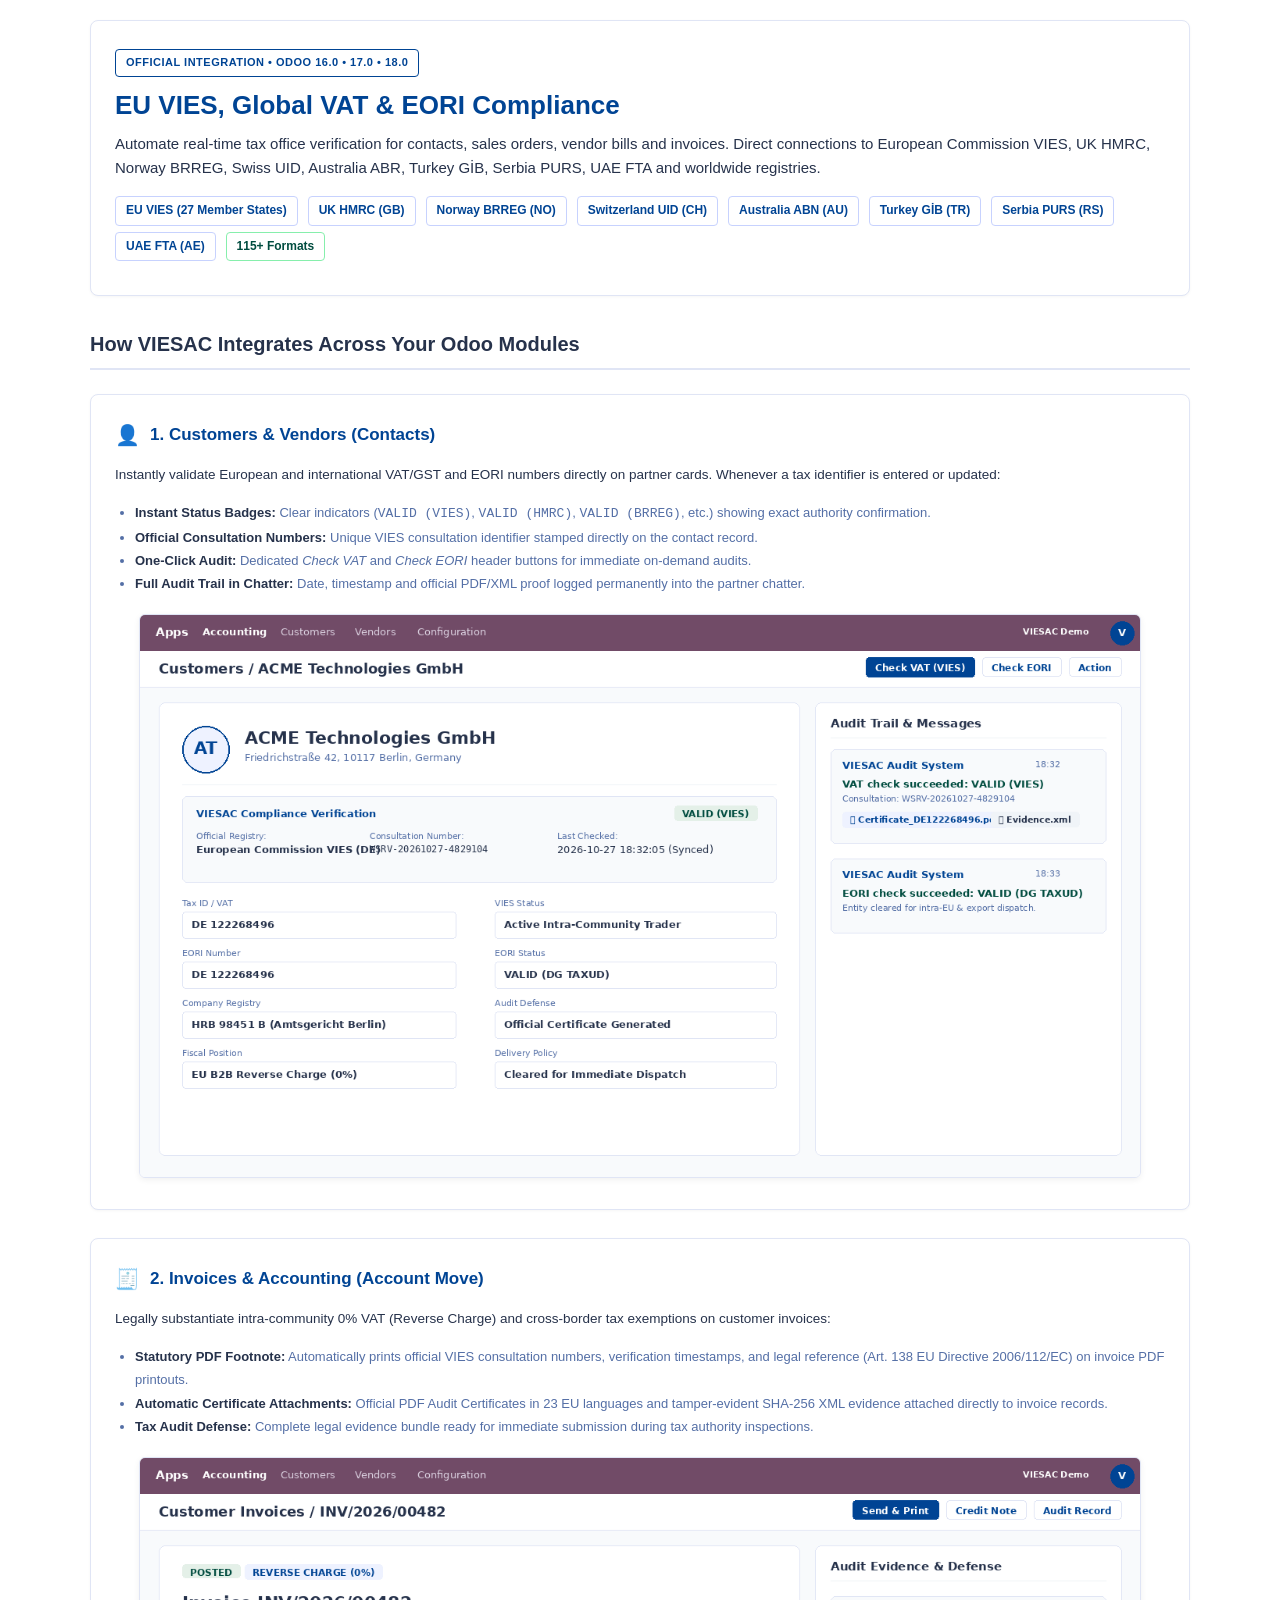
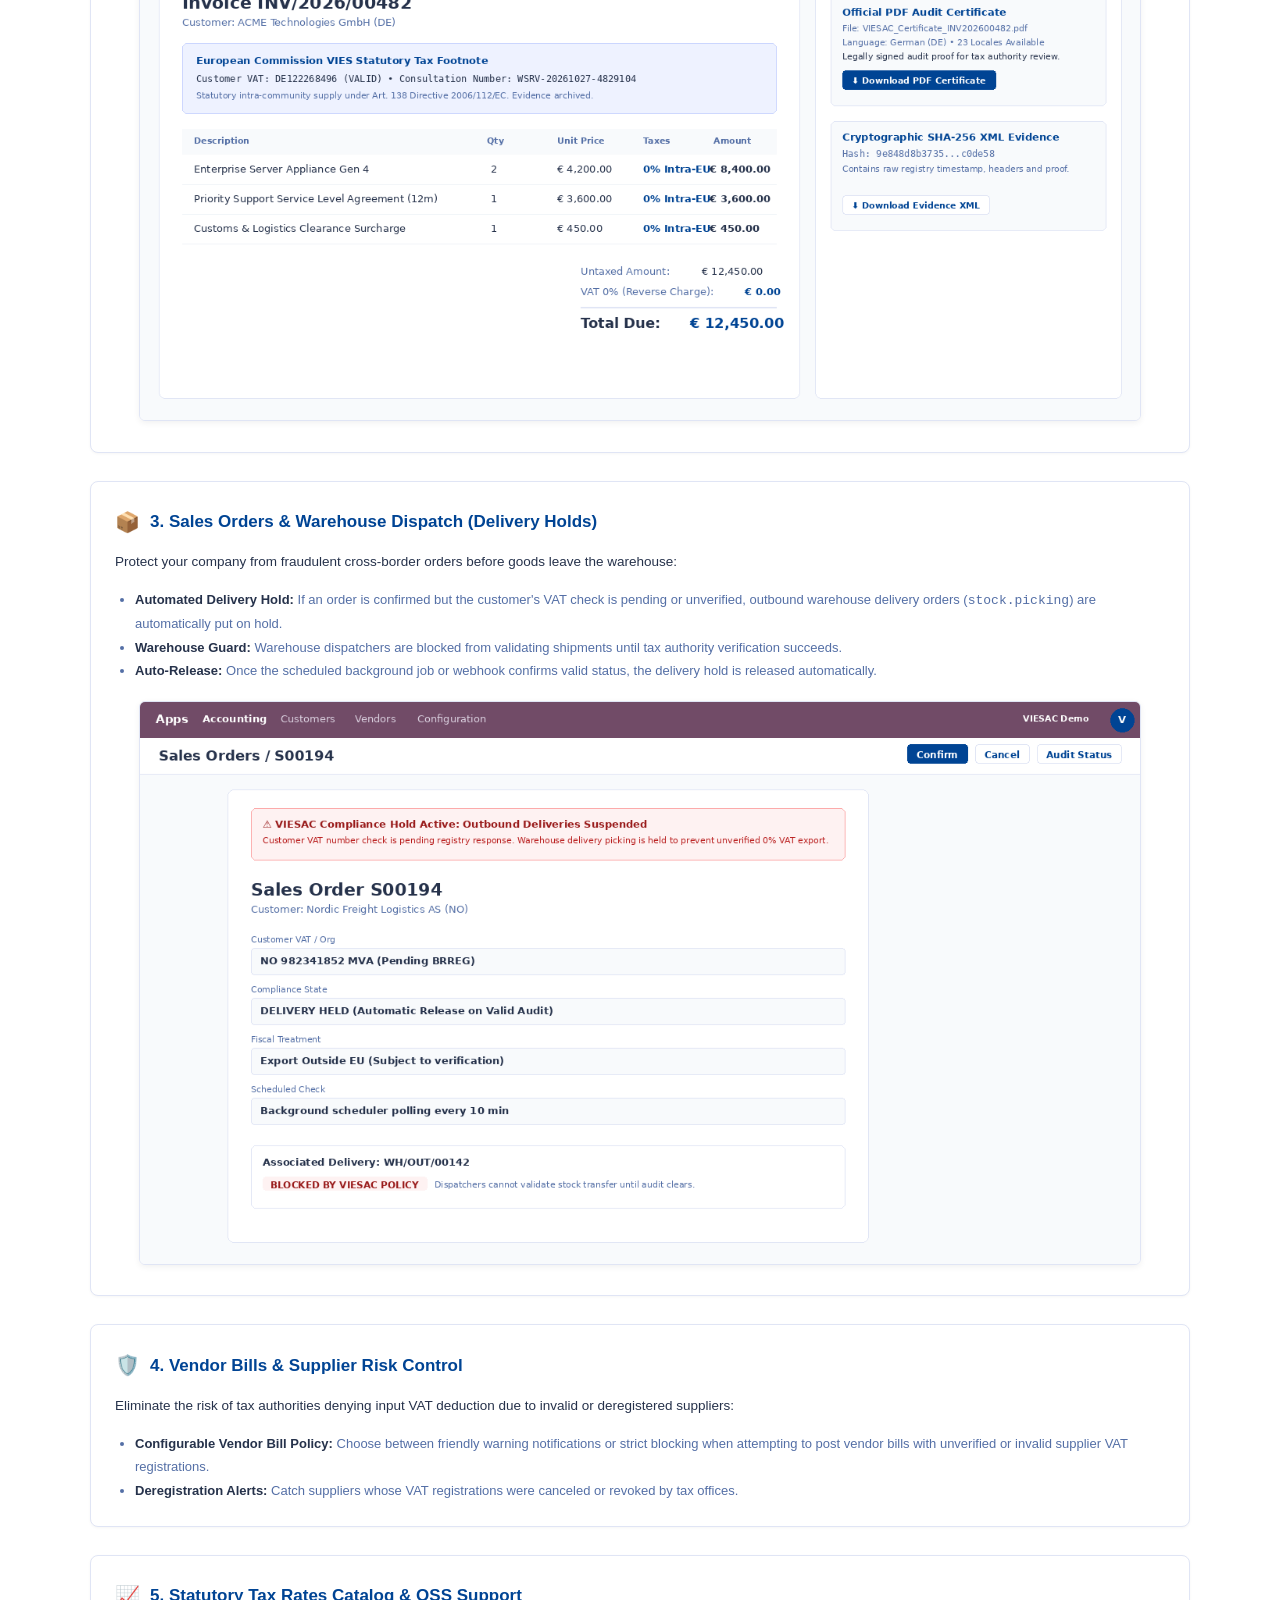
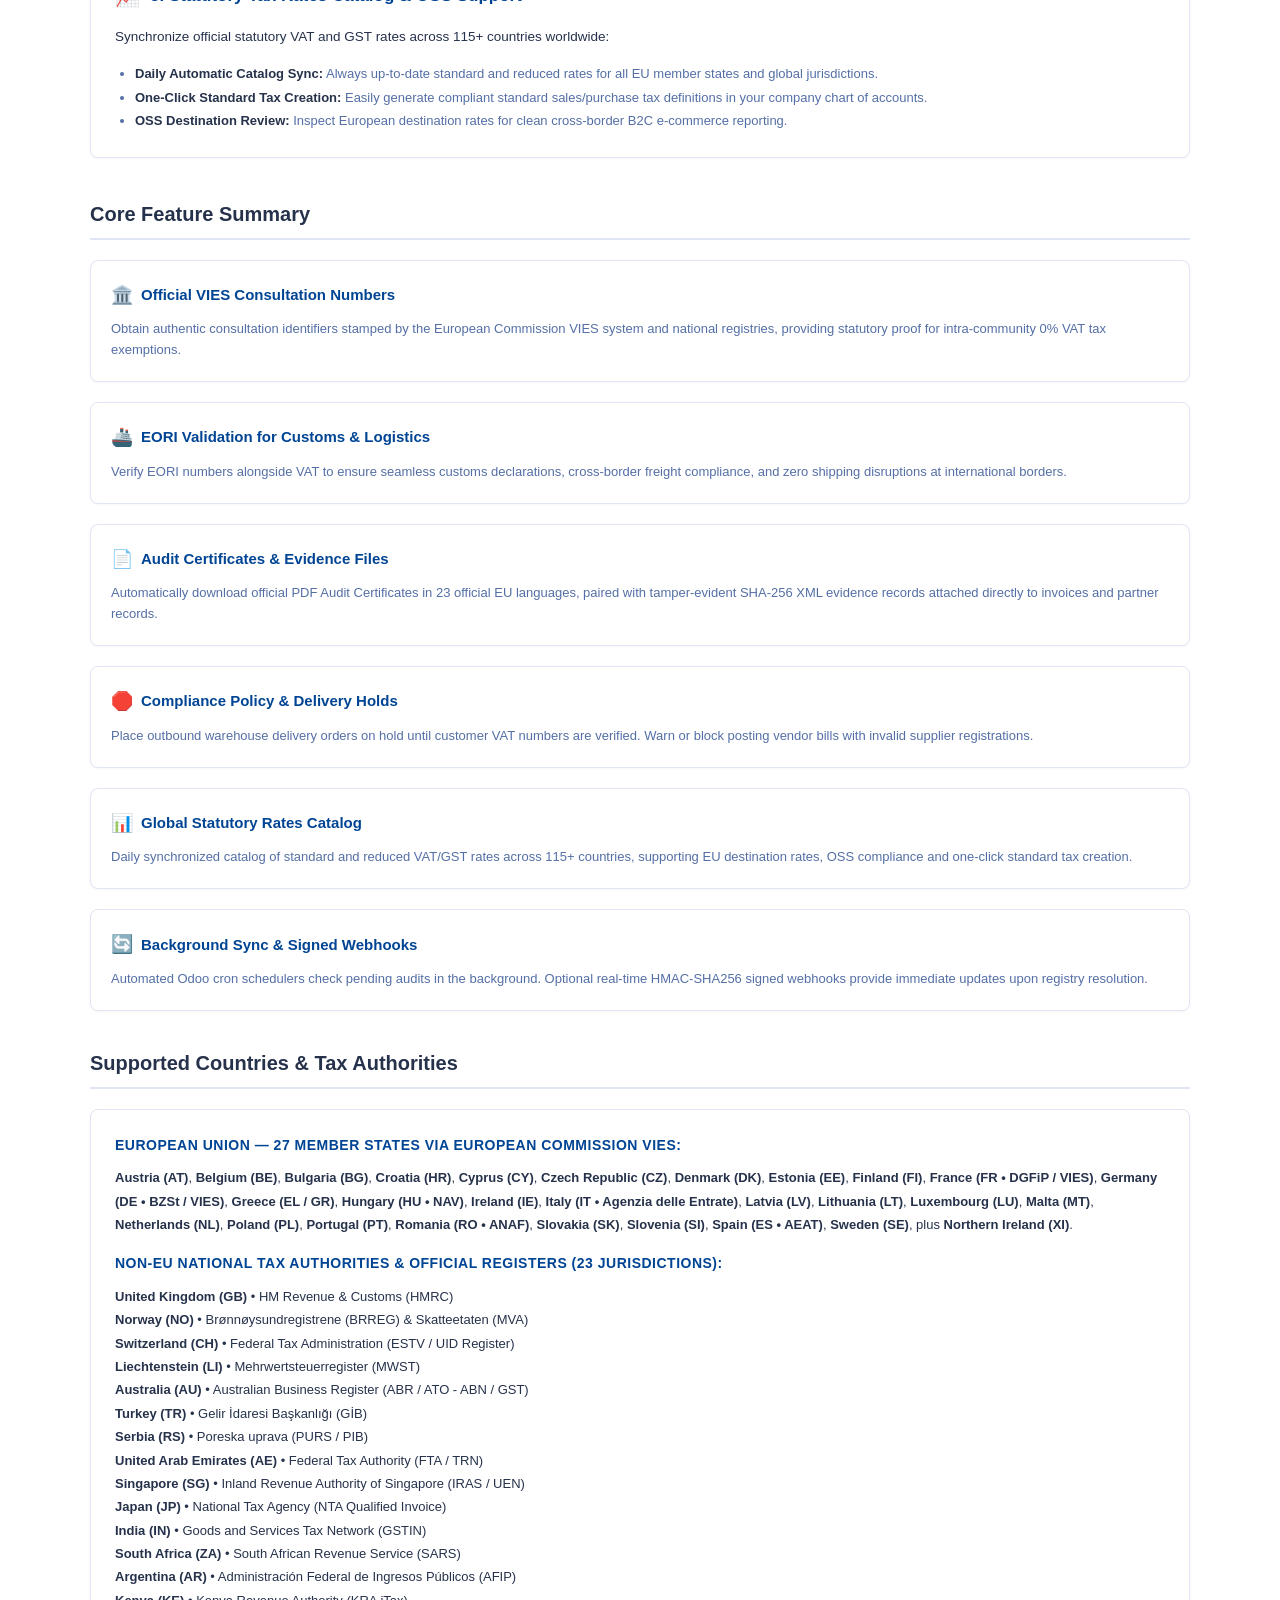
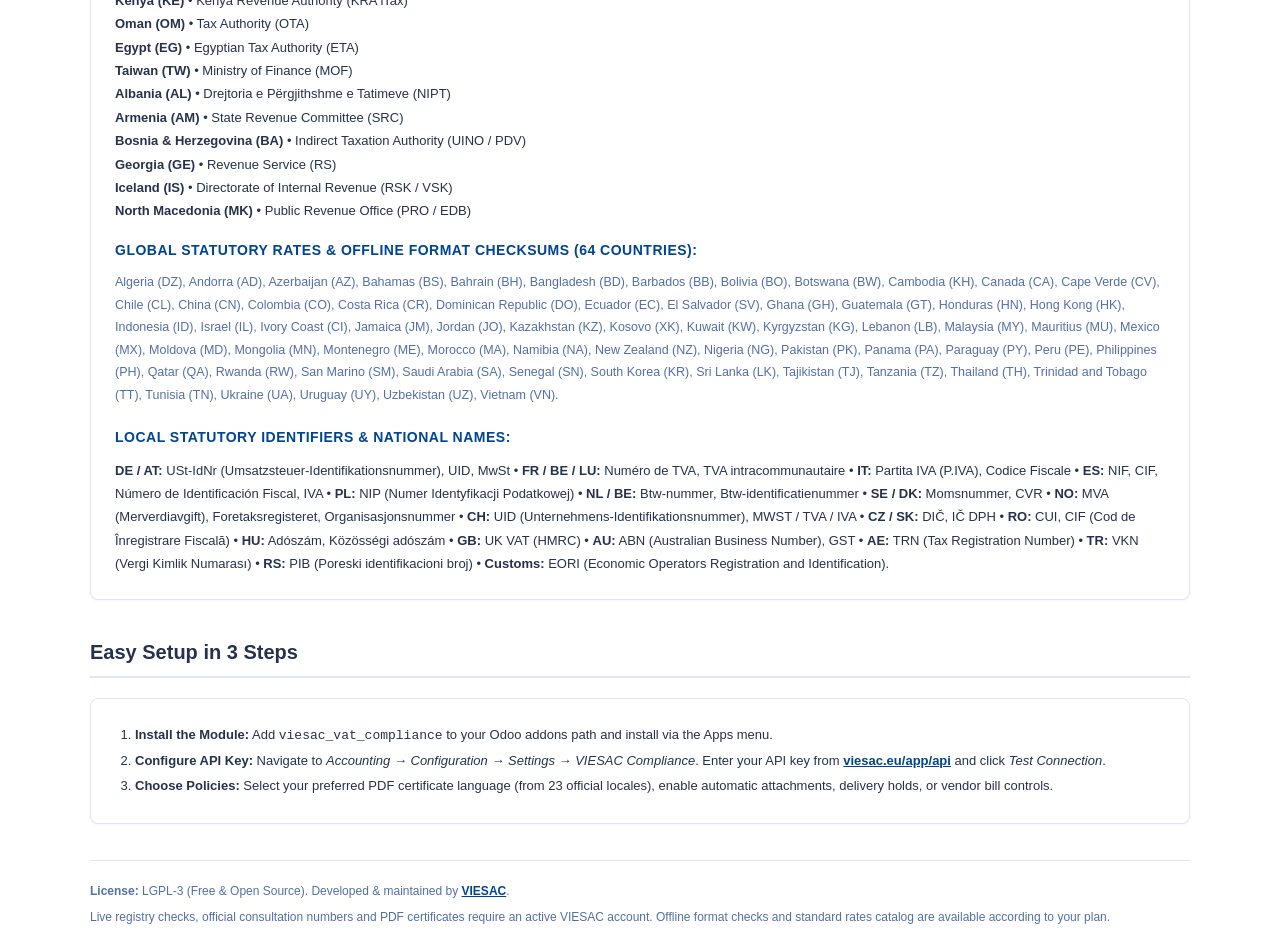
==== viesac_vat_compliance/static/description/index.html @ 97f10cc9 "feat: official VIESAC compliance and checkout modules for Odoo 17.0" ====
<!DOCTYPE html>
<html lang="en">
<head>
  <meta charset="utf-8">
  <meta name="viewport" content="width=device-width, initial-scale=1">
  <title>VIESAC EU VIES &amp; Global VAT Compliance for Odoo</title>
</head>
<body style="font-family: -apple-system, BlinkMacSystemFont, 'Segoe UI', Roboto, Helvetica, Arial, sans-serif; color: #26324B; font-size: 14px; line-height: 1.6; padding: 20px; max-width: 1100px; margin: 0 auto; background: #ffffff;">

  <!-- Header Info Block (Pure White Background) -->
  <div style="background: #ffffff; border: 1px solid #e0e5f5; border-radius: 8px; padding: 28px 24px; margin-bottom: 32px; box-shadow: 0 1px 3px rgba(0,0,0,0.04);">
    <div style="display: inline-block; background: #ffffff; color: #004494; border: 1px solid #004494; padding: 4px 10px; border-radius: 4px; font-size: 11px; font-weight: 700; text-transform: uppercase; letter-spacing: 0.5px; margin-bottom: 12px;">
      Official Integration &bull; Odoo 16.0 &bull; 17.0 &bull; 18.0
    </div>
    <h1 style="font-size: 26px; font-weight: 700; color: #004494; margin: 0 0 10px 0; line-height: 1.3;">
      EU VIES, Global VAT &amp; EORI Compliance
    </h1>
    <p style="font-size: 15px; color: #26324B; margin: 0 0 16px 0; line-height: 1.6;">
      Automate real-time tax office verification for contacts, sales orders, vendor bills and invoices. Direct connections to European Commission VIES, UK HMRC, Norway BRREG, Swiss UID, Australia ABR, Turkey GİB, Serbia PURS, UAE FTA and worldwide registries.
    </p>

    <!-- Badges / Bubbles with white background -->
    <div style="margin-top: 14px;">
      <span style="display: inline-block; background: #ffffff; color: #004494; border: 1px solid #c7d2fe; font-size: 12px; font-weight: 600; padding: 4px 10px; border-radius: 4px; margin: 0 6px 6px 0;">EU VIES (27 Member States)</span>
      <span style="display: inline-block; background: #ffffff; color: #004494; border: 1px solid #c7d2fe; font-size: 12px; font-weight: 600; padding: 4px 10px; border-radius: 4px; margin: 0 6px 6px 0;">UK HMRC (GB)</span>
      <span style="display: inline-block; background: #ffffff; color: #004494; border: 1px solid #c7d2fe; font-size: 12px; font-weight: 600; padding: 4px 10px; border-radius: 4px; margin: 0 6px 6px 0;">Norway BRREG (NO)</span>
      <span style="display: inline-block; background: #ffffff; color: #004494; border: 1px solid #c7d2fe; font-size: 12px; font-weight: 600; padding: 4px 10px; border-radius: 4px; margin: 0 6px 6px 0;">Switzerland UID (CH)</span>
      <span style="display: inline-block; background: #ffffff; color: #004494; border: 1px solid #c7d2fe; font-size: 12px; font-weight: 600; padding: 4px 10px; border-radius: 4px; margin: 0 6px 6px 0;">Australia ABN (AU)</span>
      <span style="display: inline-block; background: #ffffff; color: #004494; border: 1px solid #c7d2fe; font-size: 12px; font-weight: 600; padding: 4px 10px; border-radius: 4px; margin: 0 6px 6px 0;">Turkey GİB (TR)</span>
      <span style="display: inline-block; background: #ffffff; color: #004494; border: 1px solid #c7d2fe; font-size: 12px; font-weight: 600; padding: 4px 10px; border-radius: 4px; margin: 0 6px 6px 0;">Serbia PURS (RS)</span>
      <span style="display: inline-block; background: #ffffff; color: #004494; border: 1px solid #c7d2fe; font-size: 12px; font-weight: 600; padding: 4px 10px; border-radius: 4px; margin: 0 6px 6px 0;">UAE FTA (AE)</span>
      <span style="display: inline-block; background: #ffffff; color: #004c3f; border: 1px solid #86efac; font-size: 12px; font-weight: 600; padding: 4px 10px; border-radius: 4px; margin: 0 6px 6px 0;">115+ Formats</span>
    </div>
  </div>

  <!-- Deep Dive: Where & How VIESAC Integrates Across Odoo -->
  <div style="margin-bottom: 40px;">
    <h2 style="font-size: 20px; font-weight: 700; color: #26324B; border-bottom: 2px solid #e0e5f5; padding-bottom: 8px; margin-bottom: 24px;">
      How VIESAC Integrates Across Your Odoo Modules
    </h2>

    <!-- Section 1: Customers & Contacts -->
    <div style="background: #ffffff; border: 1px solid #e0e5f5; border-radius: 8px; padding: 24px; margin-bottom: 28px; box-shadow: 0 1px 3px rgba(0,0,0,0.04);">
      <div style="display: flex; align-items: center; margin-bottom: 12px;">
        <span style="font-size: 20px; margin-right: 10px;">👤</span>
        <h3 style="font-size: 17px; font-weight: 700; color: #004494; margin: 0;">1. Customers &amp; Vendors (Contacts)</h3>
      </div>
      <p style="color: #26324B; font-size: 13.5px; margin-bottom: 14px; line-height: 1.7;">
        Instantly validate European and international VAT/GST and EORI numbers directly on partner cards. Whenever a tax identifier is entered or updated:
      </p>
      <ul style="color: #546fa6; font-size: 13px; line-height: 1.8; margin-bottom: 18px; padding-left: 20px;">
        <li><strong style="color: #26324B;">Instant Status Badges:</strong> Clear indicators (<code>VALID (VIES)</code>, <code>VALID (HMRC)</code>, <code>VALID (BRREG)</code>, etc.) showing exact authority confirmation.</li>
        <li><strong style="color: #26324B;">Official Consultation Numbers:</strong> Unique VIES consultation identifier stamped directly on the contact record.</li>
        <li><strong style="color: #26324B;">One-Click Audit:</strong> Dedicated <em>Check VAT</em> and <em>Check EORI</em> header buttons for immediate on-demand audits.</li>
        <li><strong style="color: #26324B;">Full Audit Trail in Chatter:</strong> Date, timestamp and official PDF/XML proof logged permanently into the partner chatter.</li>
      </ul>
      <div style="text-align: center; margin-top: 16px;">
        <img src="screenshot_customers.png" alt="Customer Form with VIES &amp; EORI Validation" style="width: 100%; max-width: 1000px; height: auto; border-radius: 6px; border: 1px solid #e0e5f5; box-shadow: 0 2px 6px rgba(0,0,0,0.06);">
      </div>
    </div>

    <!-- Section 2: Customer Invoices & Credit Notes -->
    <div style="background: #ffffff; border: 1px solid #e0e5f5; border-radius: 8px; padding: 24px; margin-bottom: 28px; box-shadow: 0 1px 3px rgba(0,0,0,0.04);">
      <div style="display: flex; align-items: center; margin-bottom: 12px;">
        <span style="font-size: 20px; margin-right: 10px;">🧾</span>
        <h3 style="font-size: 17px; font-weight: 700; color: #004494; margin: 0;">2. Invoices &amp; Accounting (Account Move)</h3>
      </div>
      <p style="color: #26324B; font-size: 13.5px; margin-bottom: 14px; line-height: 1.7;">
        Legally substantiate intra-community 0% VAT (Reverse Charge) and cross-border tax exemptions on customer invoices:
      </p>
      <ul style="color: #546fa6; font-size: 13px; line-height: 1.8; margin-bottom: 18px; padding-left: 20px;">
        <li><strong style="color: #26324B;">Statutory PDF Footnote:</strong> Automatically prints official VIES consultation numbers, verification timestamps, and legal reference (Art. 138 EU Directive 2006/112/EC) on invoice PDF printouts.</li>
        <li><strong style="color: #26324B;">Automatic Certificate Attachments:</strong> Official PDF Audit Certificates in 23 EU languages and tamper-evident SHA-256 XML evidence attached directly to invoice records.</li>
        <li><strong style="color: #26324B;">Tax Audit Defense:</strong> Complete legal evidence bundle ready for immediate submission during tax authority inspections.</li>
      </ul>
      <div style="text-align: center; margin-top: 16px;">
        <img src="screenshot_invoices.png" alt="Invoice with VIES Footnote and Audit Evidence" style="width: 100%; max-width: 1000px; height: auto; border-radius: 6px; border: 1px solid #e0e5f5; box-shadow: 0 2px 6px rgba(0,0,0,0.06);">
      </div>
    </div>

    <!-- Section 3: Sales Orders & Delivery Holds -->
    <div style="background: #ffffff; border: 1px solid #e0e5f5; border-radius: 8px; padding: 24px; margin-bottom: 28px; box-shadow: 0 1px 3px rgba(0,0,0,0.04);">
      <div style="display: flex; align-items: center; margin-bottom: 12px;">
        <span style="font-size: 20px; margin-right: 10px;">📦</span>
        <h3 style="font-size: 17px; font-weight: 700; color: #004494; margin: 0;">3. Sales Orders &amp; Warehouse Dispatch (Delivery Holds)</h3>
      </div>
      <p style="color: #26324B; font-size: 13.5px; margin-bottom: 14px; line-height: 1.7;">
        Protect your company from fraudulent cross-border orders before goods leave the warehouse:
      </p>
      <ul style="color: #546fa6; font-size: 13px; line-height: 1.8; margin-bottom: 18px; padding-left: 20px;">
        <li><strong style="color: #26324B;">Automated Delivery Hold:</strong> If an order is confirmed but the customer's VAT check is pending or unverified, outbound warehouse delivery orders (<code>stock.picking</code>) are automatically put on hold.</li>
        <li><strong style="color: #26324B;">Warehouse Guard:</strong> Warehouse dispatchers are blocked from validating shipments until tax authority verification succeeds.</li>
        <li><strong style="color: #26324B;">Auto-Release:</strong> Once the scheduled background job or webhook confirms valid status, the delivery hold is released automatically.</li>
      </ul>
      <div style="text-align: center; margin-top: 16px;">
        <img src="screenshot_orders.png" alt="Sales Order Delivery Hold Banner" style="width: 100%; max-width: 1000px; height: auto; border-radius: 6px; border: 1px solid #e0e5f5; box-shadow: 0 2px 6px rgba(0,0,0,0.06);">
      </div>
    </div>

    <!-- Section 4: Vendor Bills & Input VAT Protection -->
    <div style="background: #ffffff; border: 1px solid #e0e5f5; border-radius: 8px; padding: 24px; margin-bottom: 28px; box-shadow: 0 1px 3px rgba(0,0,0,0.04);">
      <div style="display: flex; align-items: center; margin-bottom: 12px;">
        <span style="font-size: 20px; margin-right: 10px;">🛡️</span>
        <h3 style="font-size: 17px; font-weight: 700; color: #004494; margin: 0;">4. Vendor Bills &amp; Supplier Risk Control</h3>
      </div>
      <p style="color: #26324B; font-size: 13.5px; margin-bottom: 14px; line-height: 1.7;">
        Eliminate the risk of tax authorities denying input VAT deduction due to invalid or deregistered suppliers:
      </p>
      <ul style="color: #546fa6; font-size: 13px; line-height: 1.8; margin: 0; padding-left: 20px;">
        <li><strong style="color: #26324B;">Configurable Vendor Bill Policy:</strong> Choose between friendly warning notifications or strict blocking when attempting to post vendor bills with unverified or invalid supplier VAT registrations.</li>
        <li><strong style="color: #26324B;">Deregistration Alerts:</strong> Catch suppliers whose VAT registrations were canceled or revoked by tax offices.</li>
      </ul>
    </div>

    <!-- Section 5: Daily Rates Catalog & One-Stop Shop (OSS) -->
    <div style="background: #ffffff; border: 1px solid #e0e5f5; border-radius: 8px; padding: 24px; margin-bottom: 28px; box-shadow: 0 1px 3px rgba(0,0,0,0.04);">
      <div style="display: flex; align-items: center; margin-bottom: 12px;">
        <span style="font-size: 20px; margin-right: 10px;">📈</span>
        <h3 style="font-size: 17px; font-weight: 700; color: #004494; margin: 0;">5. Statutory Tax Rates Catalog &amp; OSS Support</h3>
      </div>
      <p style="color: #26324B; font-size: 13.5px; margin-bottom: 14px; line-height: 1.7;">
        Synchronize official statutory VAT and GST rates across 115+ countries worldwide:
      </p>
      <ul style="color: #546fa6; font-size: 13px; line-height: 1.8; margin: 0; padding-left: 20px;">
        <li><strong style="color: #26324B;">Daily Automatic Catalog Sync:</strong> Always up-to-date standard and reduced rates for all EU member states and global jurisdictions.</li>
        <li><strong style="color: #26324B;">One-Click Standard Tax Creation:</strong> Easily generate compliant standard sales/purchase tax definitions in your company chart of accounts.</li>
        <li><strong style="color: #26324B;">OSS Destination Review:</strong> Inspect European destination rates for clean cross-border B2C e-commerce reporting.</li>
      </ul>
    </div>

  </div>

  <!-- Key Capabilities Overview Cards -->
  <div style="margin-bottom: 36px;">
    <h2 style="font-size: 20px; font-weight: 700; color: #26324B; border-bottom: 2px solid #e0e5f5; padding-bottom: 8px; margin-bottom: 20px;">
      Core Feature Summary
    </h2>

    <div class="row" style="margin-left: -10px; margin-right: -10px;">
      
      <div class="col-12 col-md-6" style="padding-left: 10px; padding-right: 10px; margin-bottom: 20px;">
        <div style="background: #ffffff; border: 1px solid #e0e5f5; border-radius: 8px; padding: 20px; height: 100%; box-shadow: 0 1px 3px rgba(0,0,0,0.04);">
          <div style="display: flex; align-items: center; margin-bottom: 10px;">
            <span style="font-size: 18px; margin-right: 8px;">🏛️</span>
            <h3 style="font-size: 15px; font-weight: 700; color: #004494; margin: 0;">Official VIES Consultation Numbers</h3>
          </div>
          <p style="margin: 0; color: #546fa6; font-size: 13px; line-height: 1.6;">
            Obtain authentic consultation identifiers stamped by the European Commission VIES system and national registries, providing statutory proof for intra-community 0% VAT tax exemptions.
          </p>
        </div>
      </div>

      <div class="col-12 col-md-6" style="padding-left: 10px; padding-right: 10px; margin-bottom: 20px;">
        <div style="background: #ffffff; border: 1px solid #e0e5f5; border-radius: 8px; padding: 20px; height: 100%; box-shadow: 0 1px 3px rgba(0,0,0,0.04);">
          <div style="display: flex; align-items: center; margin-bottom: 10px;">
            <span style="font-size: 18px; margin-right: 8px;">🚢</span>
            <h3 style="font-size: 15px; font-weight: 700; color: #004494; margin: 0;">EORI Validation for Customs &amp; Logistics</h3>
          </div>
          <p style="margin: 0; color: #546fa6; font-size: 13px; line-height: 1.6;">
            Verify EORI numbers alongside VAT to ensure seamless customs declarations, cross-border freight compliance, and zero shipping disruptions at international borders.
          </p>
        </div>
      </div>

      <div class="col-12 col-md-6" style="padding-left: 10px; padding-right: 10px; margin-bottom: 20px;">
        <div style="background: #ffffff; border: 1px solid #e0e5f5; border-radius: 8px; padding: 20px; height: 100%; box-shadow: 0 1px 3px rgba(0,0,0,0.04);">
          <div style="display: flex; align-items: center; margin-bottom: 10px;">
            <span style="font-size: 18px; margin-right: 8px;">📄</span>
            <h3 style="font-size: 15px; font-weight: 700; color: #004494; margin: 0;">Audit Certificates &amp; Evidence Files</h3>
          </div>
          <p style="margin: 0; color: #546fa6; font-size: 13px; line-height: 1.6;">
            Automatically download official PDF Audit Certificates in 23 official EU languages, paired with tamper-evident SHA-256 XML evidence records attached directly to invoices and partner records.
          </p>
        </div>
      </div>

      <div class="col-12 col-md-6" style="padding-left: 10px; padding-right: 10px; margin-bottom: 20px;">
        <div style="background: #ffffff; border: 1px solid #e0e5f5; border-radius: 8px; padding: 20px; height: 100%; box-shadow: 0 1px 3px rgba(0,0,0,0.04);">
          <div style="display: flex; align-items: center; margin-bottom: 10px;">
            <span style="font-size: 18px; margin-right: 8px;">🛑</span>
            <h3 style="font-size: 15px; font-weight: 700; color: #004494; margin: 0;">Compliance Policy &amp; Delivery Holds</h3>
          </div>
          <p style="margin: 0; color: #546fa6; font-size: 13px; line-height: 1.6;">
            Place outbound warehouse delivery orders on hold until customer VAT numbers are verified. Warn or block posting vendor bills with invalid supplier registrations.
          </p>
        </div>
      </div>

      <div class="col-12 col-md-6" style="padding-left: 10px; padding-right: 10px; margin-bottom: 20px;">
        <div style="background: #ffffff; border: 1px solid #e0e5f5; border-radius: 8px; padding: 20px; height: 100%; box-shadow: 0 1px 3px rgba(0,0,0,0.04);">
          <div style="display: flex; align-items: center; margin-bottom: 10px;">
            <span style="font-size: 18px; margin-right: 8px;">📊</span>
            <h3 style="font-size: 15px; font-weight: 700; color: #004494; margin: 0;">Global Statutory Rates Catalog</h3>
          </div>
          <p style="margin: 0; color: #546fa6; font-size: 13px; line-height: 1.6;">
            Daily synchronized catalog of standard and reduced VAT/GST rates across 115+ countries, supporting EU destination rates, OSS compliance and one-click standard tax creation.
          </p>
        </div>
      </div>

      <div class="col-12 col-md-6" style="padding-left: 10px; padding-right: 10px; margin-bottom: 20px;">
        <div style="background: #ffffff; border: 1px solid #e0e5f5; border-radius: 8px; padding: 20px; height: 100%; box-shadow: 0 1px 3px rgba(0,0,0,0.04);">
          <div style="display: flex; align-items: center; margin-bottom: 10px;">
            <span style="font-size: 18px; margin-right: 8px;">🔄</span>
            <h3 style="font-size: 15px; font-weight: 700; color: #004494; margin: 0;">Background Sync &amp; Signed Webhooks</h3>
          </div>
          <p style="margin: 0; color: #546fa6; font-size: 13px; line-height: 1.6;">
            Automated Odoo cron schedulers check pending audits in the background. Optional real-time HMAC-SHA256 signed webhooks provide immediate updates upon registry resolution.
          </p>
        </div>
      </div>

    </div>
  </div>

  <!-- Supported Countries & Tax Authorities (Clean White Background) -->
  <div style="margin-bottom: 36px;">
    <h2 style="font-size: 20px; font-weight: 700; color: #26324B; border-bottom: 2px solid #e0e5f5; padding-bottom: 8px; margin-bottom: 20px;">
      Supported Countries &amp; Tax Authorities
    </h2>
    
    <div style="background: #ffffff; border: 1px solid #e0e5f5; border-radius: 8px; padding: 24px; margin-bottom: 20px; box-shadow: 0 1px 3px rgba(0,0,0,0.04);">
      <h4 style="font-size: 14px; font-weight: 700; color: #004494; margin: 0 0 10px 0; text-transform: uppercase; letter-spacing: 0.5px;">
        European Union — 27 Member States via European Commission VIES:
      </h4>
      <p style="margin: 0 0 16px 0; color: #26324B; font-size: 13px; line-height: 1.8;">
        <strong>Austria (AT)</strong>, <strong>Belgium (BE)</strong>, <strong>Bulgaria (BG)</strong>, <strong>Croatia (HR)</strong>, 
        <strong>Cyprus (CY)</strong>, <strong>Czech Republic (CZ)</strong>, <strong>Denmark (DK)</strong>, <strong>Estonia (EE)</strong>, 
        <strong>Finland (FI)</strong>, <strong>France (FR &bull; DGFiP / VIES)</strong>, <strong>Germany (DE &bull; BZSt / VIES)</strong>, 
        <strong>Greece (EL / GR)</strong>, <strong>Hungary (HU &bull; NAV)</strong>, <strong>Ireland (IE)</strong>, 
        <strong>Italy (IT &bull; Agenzia delle Entrate)</strong>, <strong>Latvia (LV)</strong>, <strong>Lithuania (LT)</strong>, 
        <strong>Luxembourg (LU)</strong>, <strong>Malta (MT)</strong>, <strong>Netherlands (NL)</strong>, <strong>Poland (PL)</strong>, 
        <strong>Portugal (PT)</strong>, <strong>Romania (RO &bull; ANAF)</strong>, <strong>Slovakia (SK)</strong>, 
        <strong>Slovenia (SI)</strong>, <strong>Spain (ES &bull; AEAT)</strong>, <strong>Sweden (SE)</strong>, 
        plus <strong>Northern Ireland (XI)</strong>.
      </p>

      <h4 style="font-size: 14px; font-weight: 700; color: #004494; margin: 16px 0 10px 0; text-transform: uppercase; letter-spacing: 0.5px;">
        Non-EU National Tax Authorities &amp; Official Registers (23 Jurisdictions):
      </h4>
      <p style="margin: 0 0 16px 0; color: #26324B; font-size: 13px; line-height: 1.8;">
        <strong>United Kingdom (GB)</strong> &bull; HM Revenue &amp; Customs (HMRC)<br>
        <strong>Norway (NO)</strong> &bull; Brønnøysundregistrene (BRREG) &amp; Skatteetaten (MVA)<br>
        <strong>Switzerland (CH)</strong> &bull; Federal Tax Administration (ESTV / UID Register)<br>
        <strong>Liechtenstein (LI)</strong> &bull; Mehrwertsteuerregister (MWST)<br>
        <strong>Australia (AU)</strong> &bull; Australian Business Register (ABR / ATO - ABN / GST)<br>
        <strong>Turkey (TR)</strong> &bull; Gelir İdaresi Başkanlığı (GİB)<br>
        <strong>Serbia (RS)</strong> &bull; Poreska uprava (PURS / PIB)<br>
        <strong>United Arab Emirates (AE)</strong> &bull; Federal Tax Authority (FTA / TRN)<br>
        <strong>Singapore (SG)</strong> &bull; Inland Revenue Authority of Singapore (IRAS / UEN)<br>
        <strong>Japan (JP)</strong> &bull; National Tax Agency (NTA Qualified Invoice)<br>
        <strong>India (IN)</strong> &bull; Goods and Services Tax Network (GSTIN)<br>
        <strong>South Africa (ZA)</strong> &bull; South African Revenue Service (SARS)<br>
        <strong>Argentina (AR)</strong> &bull; Administración Federal de Ingresos Públicos (AFIP)<br>
        <strong>Kenya (KE)</strong> &bull; Kenya Revenue Authority (KRA iTax)<br>
        <strong>Oman (OM)</strong> &bull; Tax Authority (OTA)<br>
        <strong>Egypt (EG)</strong> &bull; Egyptian Tax Authority (ETA)<br>
        <strong>Taiwan (TW)</strong> &bull; Ministry of Finance (MOF)<br>
        <strong>Albania (AL)</strong> &bull; Drejtoria e Përgjithshme e Tatimeve (NIPT)<br>
        <strong>Armenia (AM)</strong> &bull; State Revenue Committee (SRC)<br>
        <strong>Bosnia &amp; Herzegovina (BA)</strong> &bull; Indirect Taxation Authority (UINO / PDV)<br>
        <strong>Georgia (GE)</strong> &bull; Revenue Service (RS)<br>
        <strong>Iceland (IS)</strong> &bull; Directorate of Internal Revenue (RSK / VSK)<br>
        <strong>North Macedonia (MK)</strong> &bull; Public Revenue Office (PRO / EDB)
      </p>

      <h4 style="font-size: 14px; font-weight: 700; color: #004494; margin: 16px 0 10px 0; text-transform: uppercase; letter-spacing: 0.5px;">
        Global Statutory Rates &amp; Offline Format Checksums (64 Countries):
      </h4>
      <p style="margin: 0 0 16px 0; color: #546fa6; font-size: 12.5px; line-height: 1.8;">
        Algeria (DZ), Andorra (AD), Azerbaijan (AZ), Bahamas (BS), Bahrain (BH), Bangladesh (BD), Barbados (BB), Bolivia (BO), Botswana (BW), Cambodia (KH), Canada (CA), Cape Verde (CV), Chile (CL), China (CN), Colombia (CO), Costa Rica (CR), Dominican Republic (DO), Ecuador (EC), El Salvador (SV), Ghana (GH), Guatemala (GT), Honduras (HN), Hong Kong (HK), Indonesia (ID), Israel (IL), Ivory Coast (CI), Jamaica (JM), Jordan (JO), Kazakhstan (KZ), Kosovo (XK), Kuwait (KW), Kyrgyzstan (KG), Lebanon (LB), Malaysia (MY), Mauritius (MU), Mexico (MX), Moldova (MD), Mongolia (MN), Montenegro (ME), Morocco (MA), Namibia (NA), New Zealand (NZ), Nigeria (NG), Pakistan (PK), Panama (PA), Paraguay (PY), Peru (PE), Philippines (PH), Qatar (QA), Rwanda (RW), San Marino (SM), Saudi Arabia (SA), Senegal (SN), South Korea (KR), Sri Lanka (LK), Tajikistan (TJ), Tanzania (TZ), Thailand (TH), Trinidad and Tobago (TT), Tunisia (TN), Ukraine (UA), Uruguay (UY), Uzbekistan (UZ), Vietnam (VN).
      </p>

      <h4 style="font-size: 14px; font-weight: 700; color: #004494; margin: 20px 0 10px 0; text-transform: uppercase; letter-spacing: 0.5px;">
        Local Statutory Identifiers &amp; National Names:
      </h4>
      <p style="margin: 0; color: #26324B; font-size: 13px; line-height: 1.8;">
        <strong>DE / AT:</strong> USt-IdNr (Umsatzsteuer-Identifikationsnummer), UID, MwSt &bull; 
        <strong>FR / BE / LU:</strong> Numéro de TVA, TVA intracommunautaire &bull; 
        <strong>IT:</strong> Partita IVA (P.IVA), Codice Fiscale &bull; 
        <strong>ES:</strong> NIF, CIF, Número de Identificación Fiscal, IVA &bull; 
        <strong>PL:</strong> NIP (Numer Identyfikacji Podatkowej) &bull; 
        <strong>NL / BE:</strong> Btw-nummer, Btw-identificatienummer &bull; 
        <strong>SE / DK:</strong> Momsnummer, CVR &bull; 
        <strong>NO:</strong> MVA (Merverdiavgift), Foretaksregisteret, Organisasjonsnummer &bull; 
        <strong>CH:</strong> UID (Unternehmens-Identifikationsnummer), MWST / TVA / IVA &bull; 
        <strong>CZ / SK:</strong> DIČ, IČ DPH &bull; 
        <strong>RO:</strong> CUI, CIF (Cod de Înregistrare Fiscală) &bull; 
        <strong>HU:</strong> Adószám, Közösségi adószám &bull; 
        <strong>GB:</strong> UK VAT (HMRC) &bull; 
        <strong>AU:</strong> ABN (Australian Business Number), GST &bull; 
        <strong>AE:</strong> TRN (Tax Registration Number) &bull; 
        <strong>TR:</strong> VKN (Vergi Kimlik Numarası) &bull; 
        <strong>RS:</strong> PIB (Poreski identifikacioni broj) &bull; 
        <strong>Customs:</strong> EORI (Economic Operators Registration and Identification).
      </p>
    </div>
  </div>

  <!-- Easy Setup in 3 Steps -->
  <div style="margin-bottom: 36px;">
    <h2 style="font-size: 20px; font-weight: 700; color: #26324B; border-bottom: 2px solid #e0e5f5; padding-bottom: 8px; margin-bottom: 20px;">
      Easy Setup in 3 Steps
    </h2>
    <div style="background: #ffffff; border: 1px solid #e0e5f5; border-radius: 8px; padding: 24px; box-shadow: 0 1px 3px rgba(0,0,0,0.04);">
      <ol style="margin: 0; padding-left: 20px; color: #26324B; font-size: 13px; line-height: 1.9;">
        <li><strong>Install the Module:</strong> Add <code>viesac_vat_compliance</code> to your Odoo addons path and install via the Apps menu.</li>
        <li><strong>Configure API Key:</strong> Navigate to <em>Accounting &rarr; Configuration &rarr; Settings &rarr; VIESAC Compliance</em>. Enter your API key from <a href="https://viesac.eu/app/api" target="_blank" style="color: #004494; font-weight: 600; text-decoration: underline;">viesac.eu/app/api</a> and click <em>Test Connection</em>.</li>
        <li><strong>Choose Policies:</strong> Select your preferred PDF certificate language (from 23 official locales), enable automatic attachments, delivery holds, or vendor bill controls.</li>
      </ol>
    </div>
  </div>

  <!-- Footer Information -->
  <div style="padding-top: 20px; border-top: 1px solid #e0e5f5; color: #546fa6; font-size: 12px; line-height: 1.7;">
    <p style="margin: 0 0 6px 0;">
      <strong>License:</strong> LGPL-3 (Free &amp; Open Source). Developed &amp; maintained by <a href="https://viesac.eu" target="_blank" style="color: #004494; font-weight: 600; text-decoration: underline;">VIESAC</a>.
    </p>
    <p style="margin: 0;">
      Live registry checks, official consultation numbers and PDF certificates require an active VIESAC account. Offline format checks and standard rates catalog are available according to your plan.
    </p>
  </div>

</body>
</html>
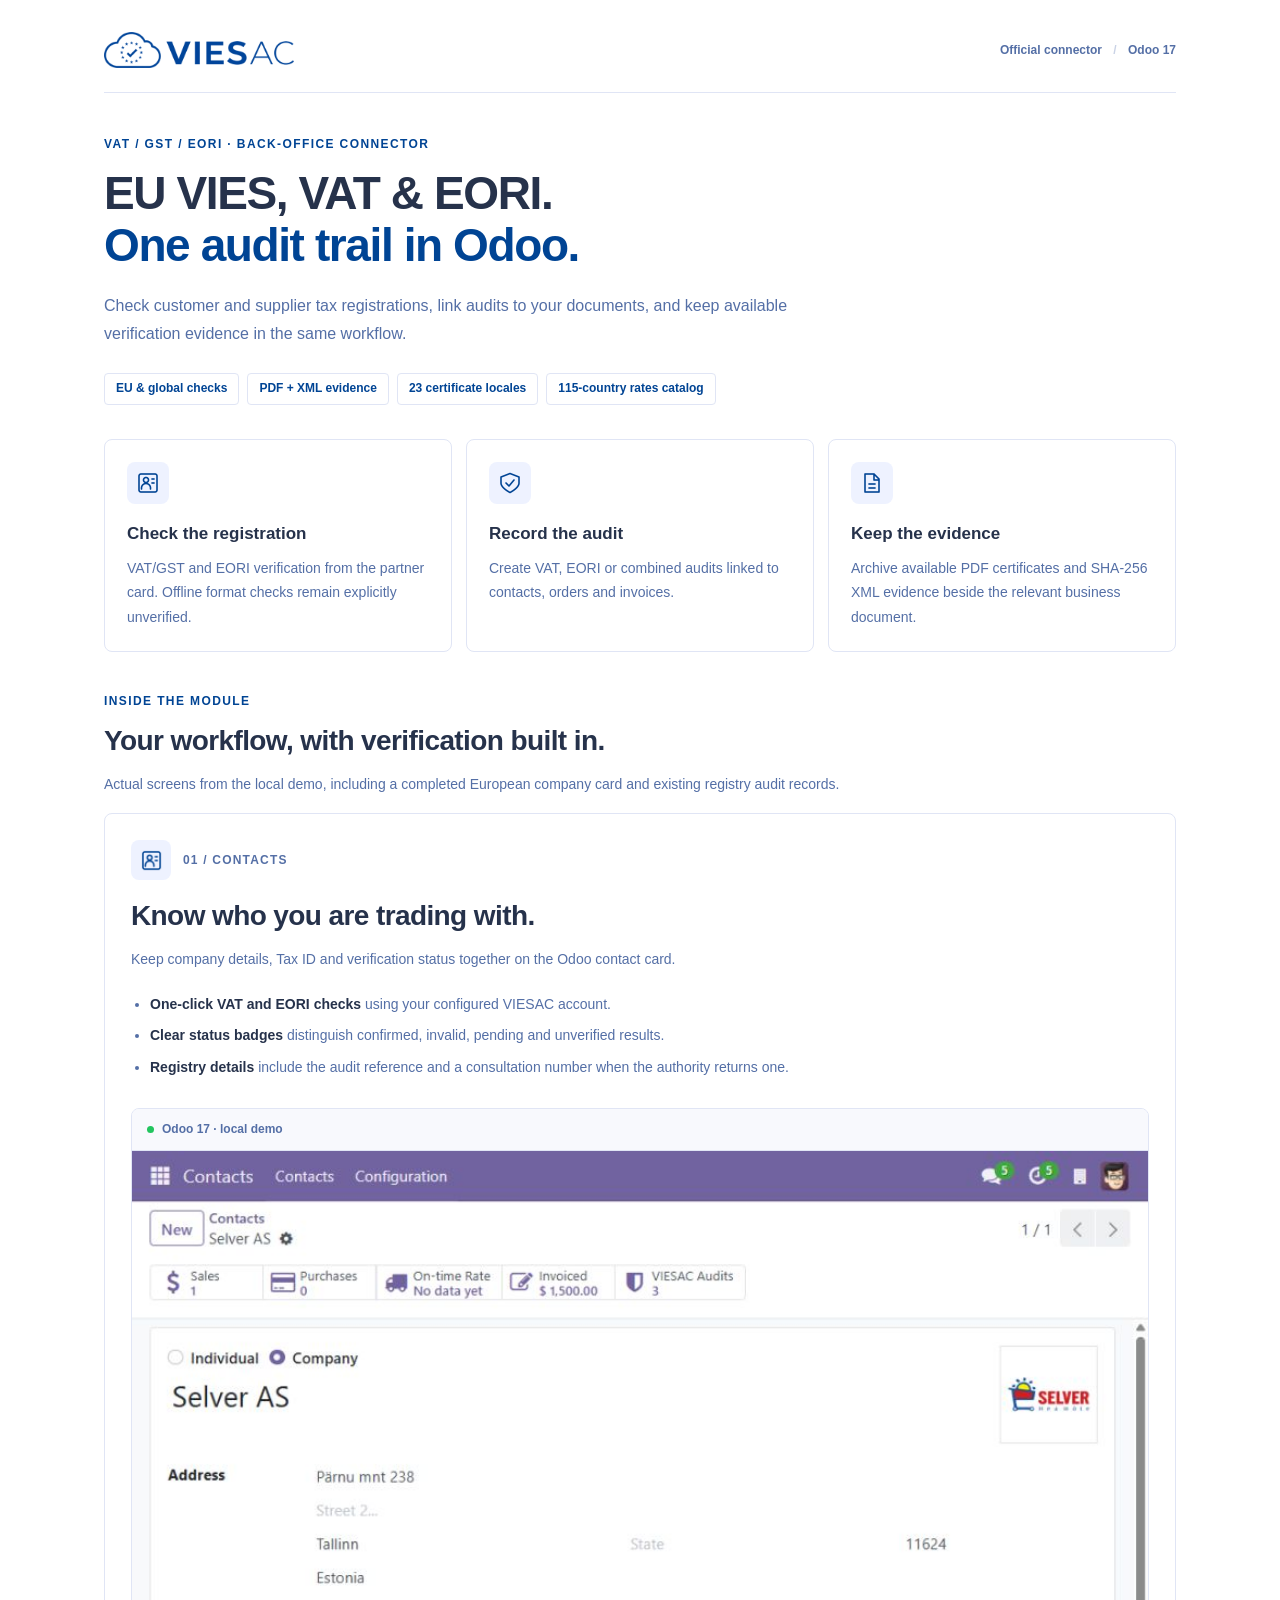
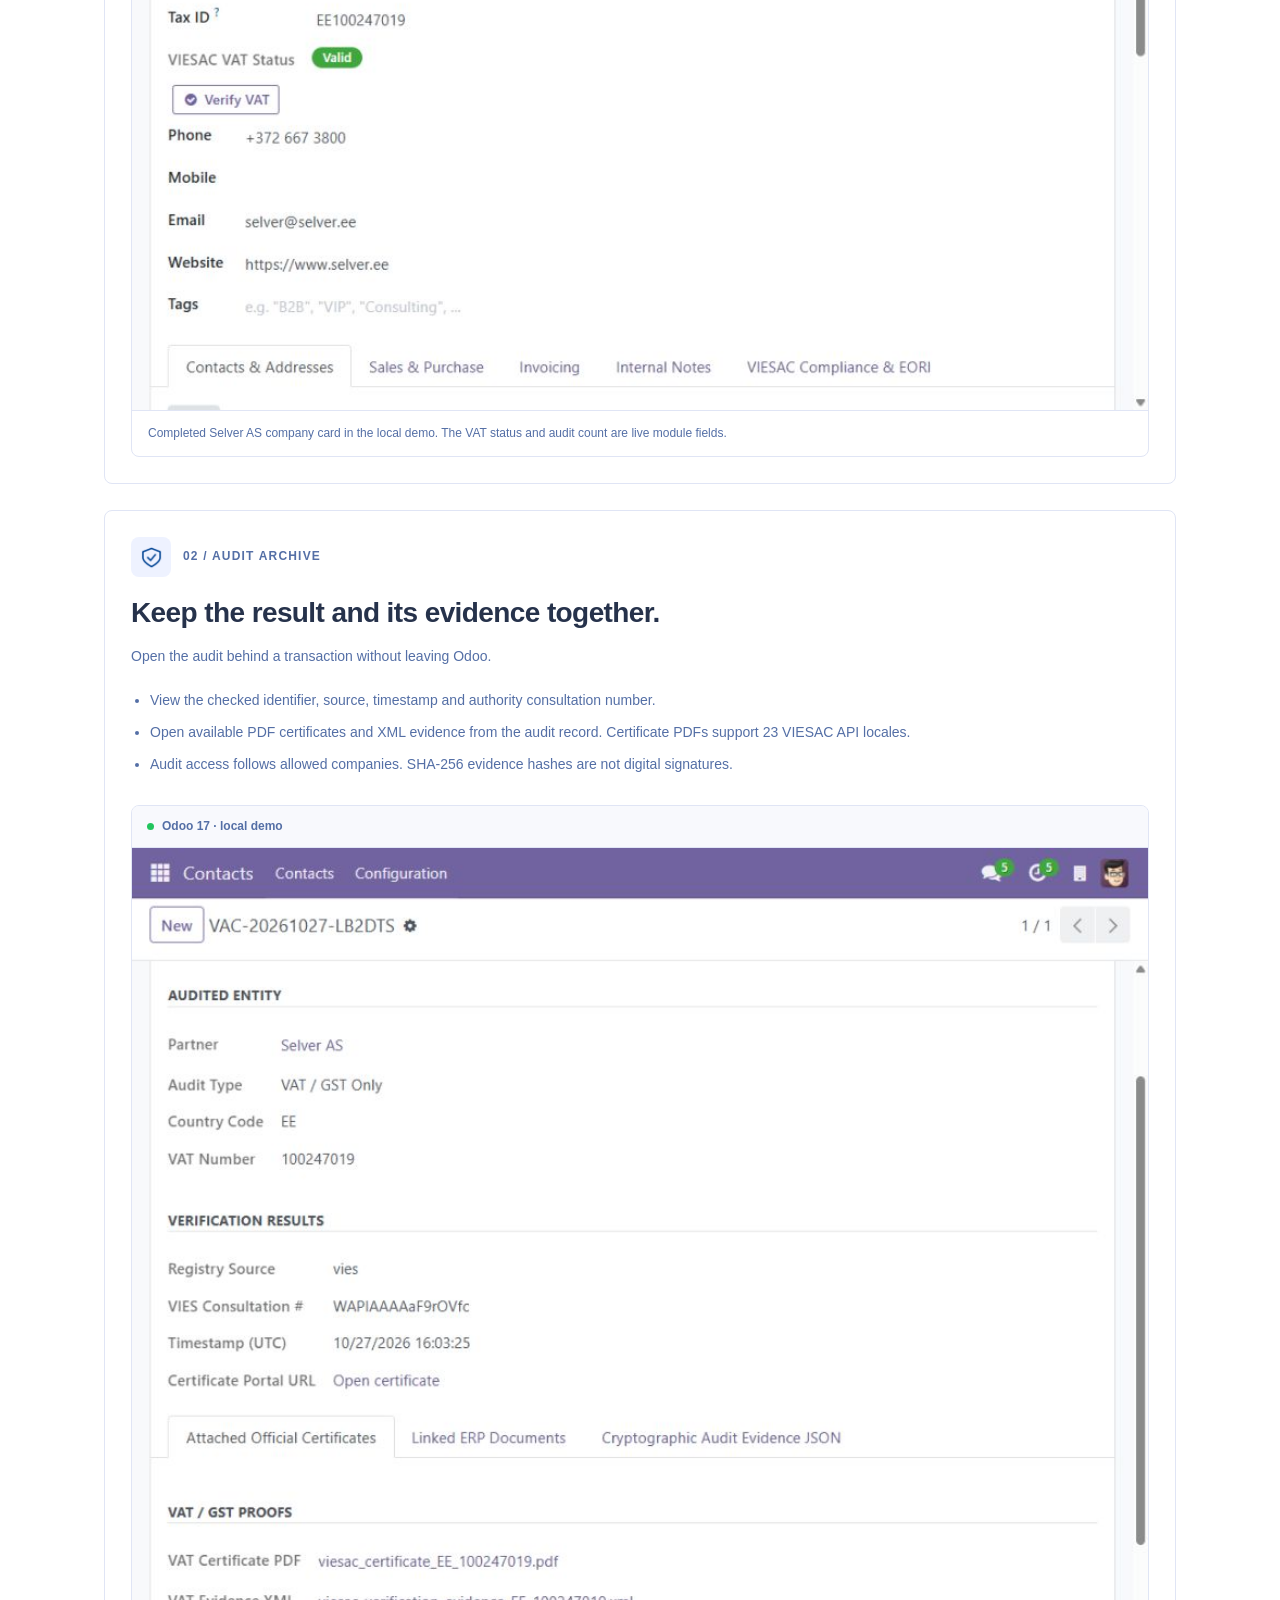
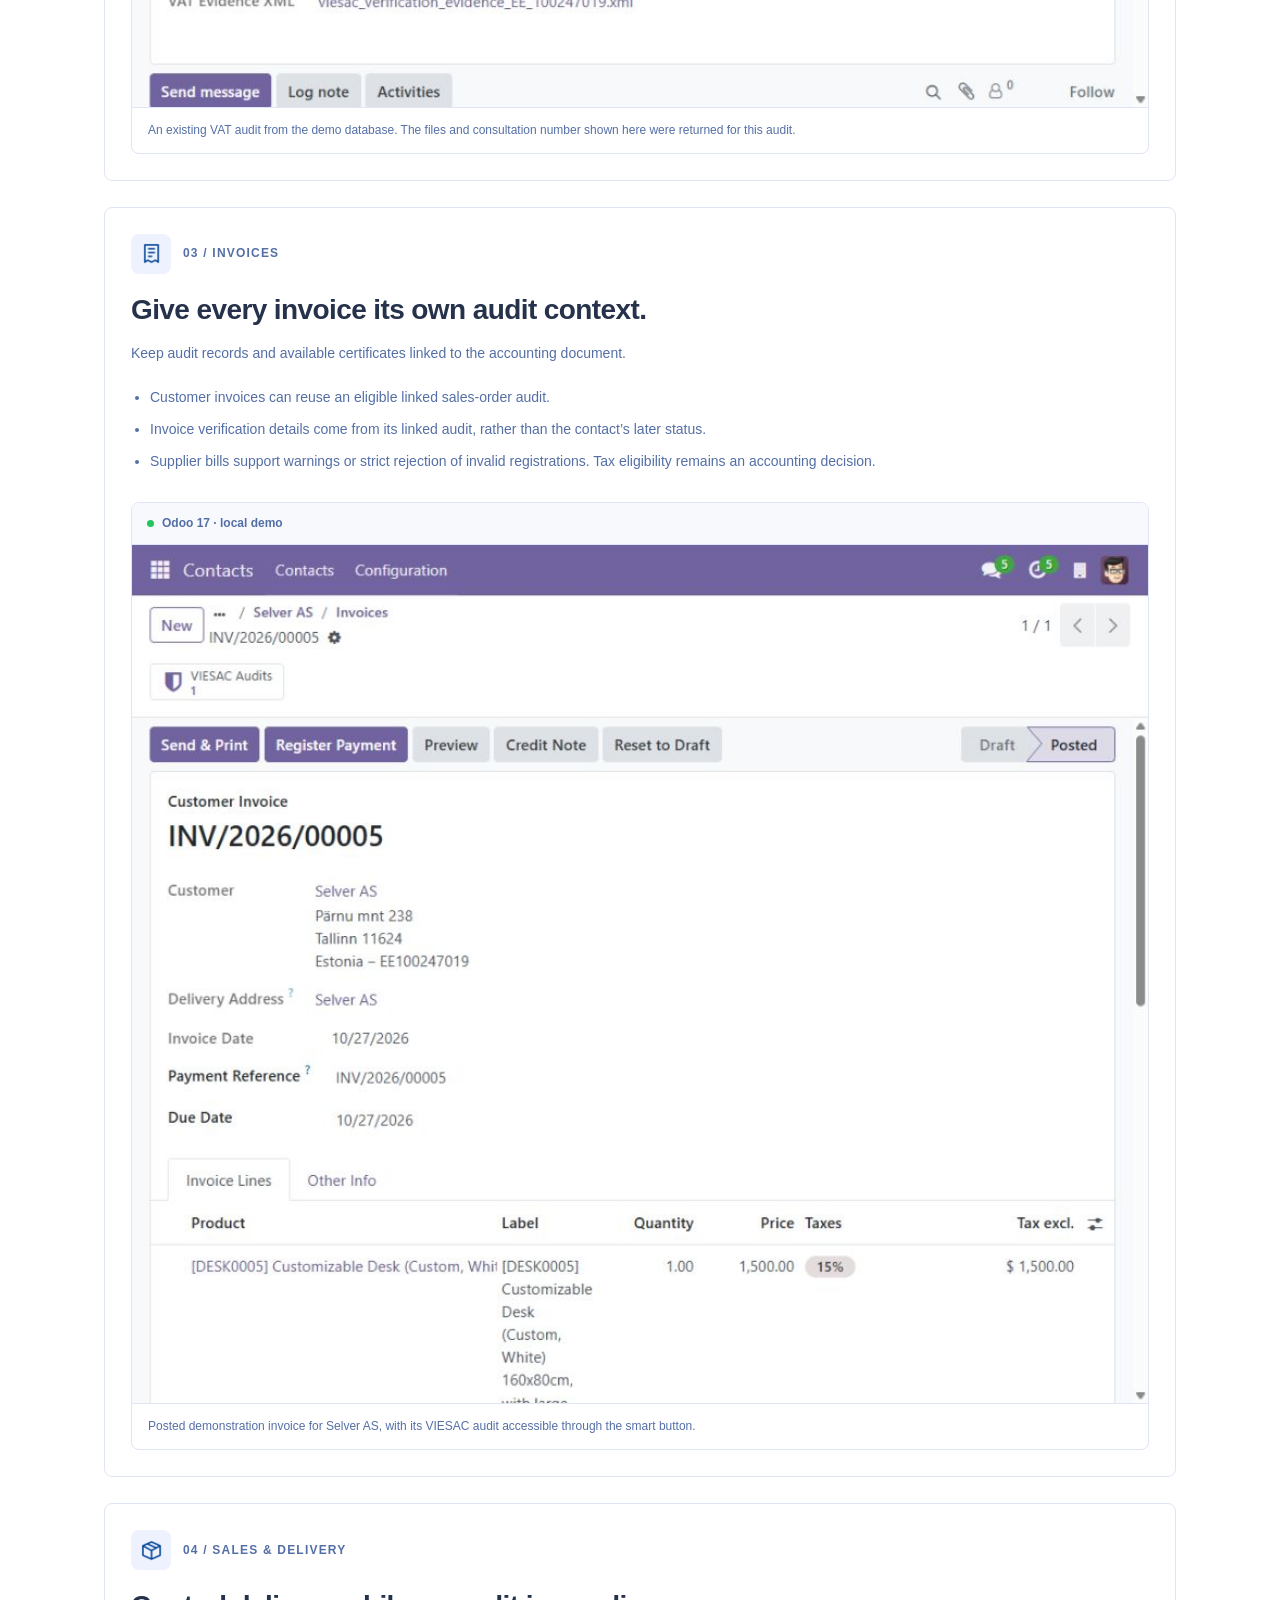
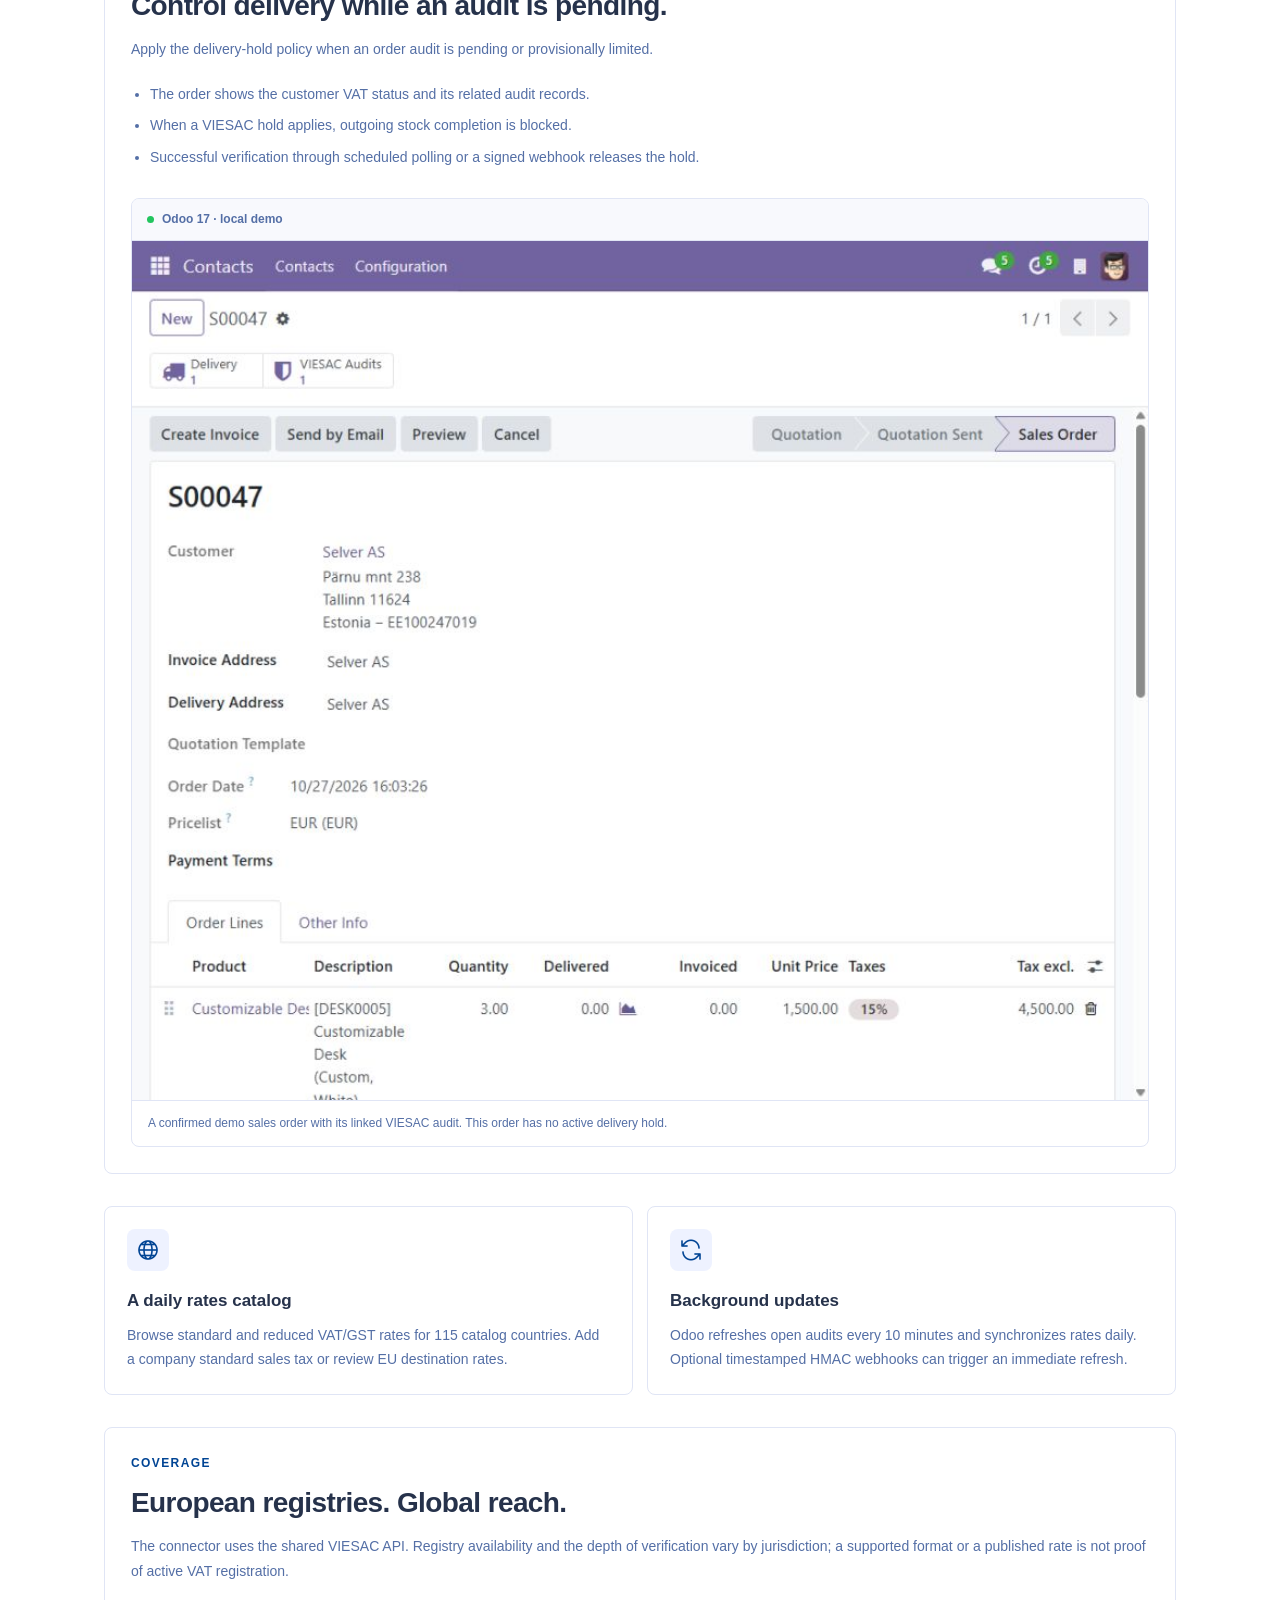
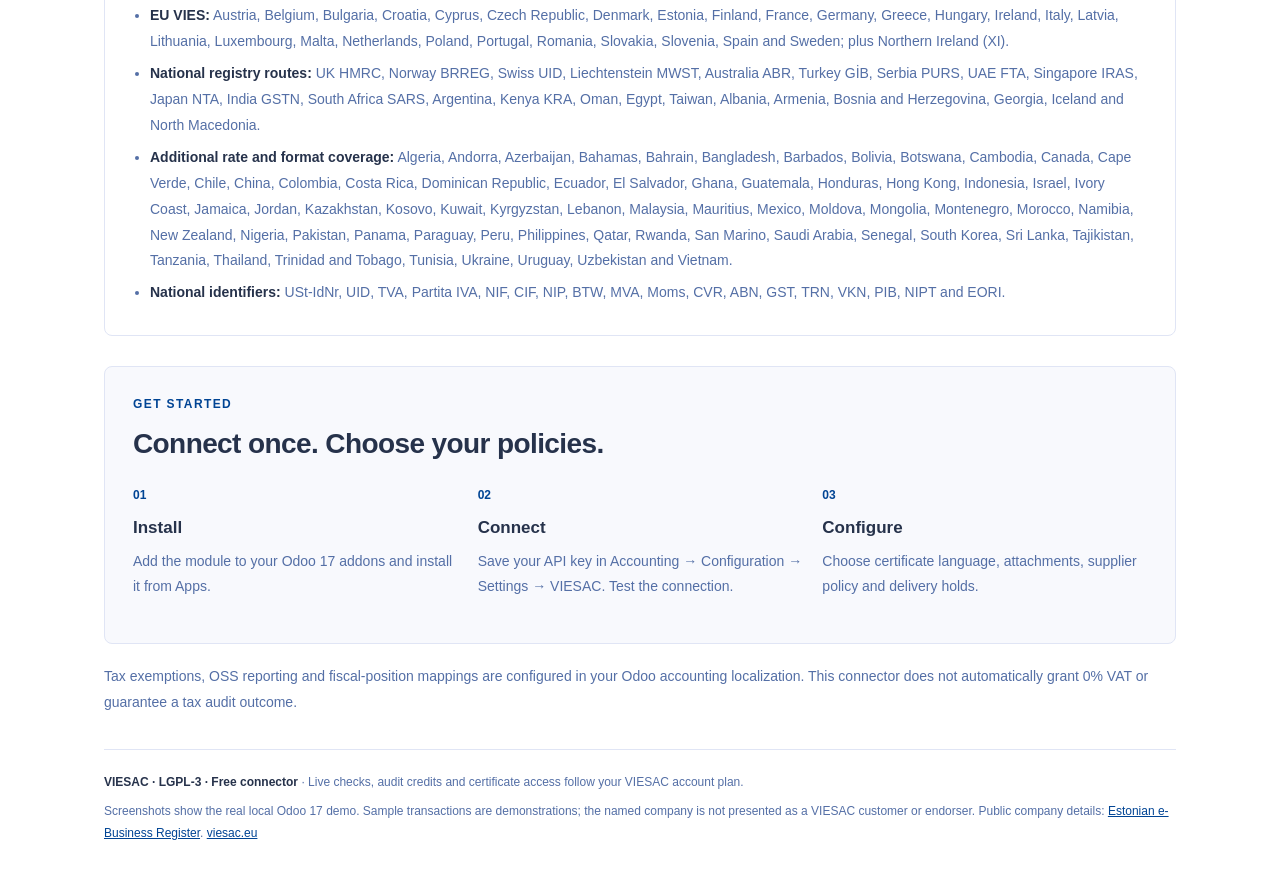
==== commit 977f88fe: "Release Odoo 17 connectors 17.0.1.0.2 with native VAT handover and real demo screenshots" ====
--- a/viesac_vat_compliance/static/description/index.html
+++ b/viesac_vat_compliance/static/description/index.html
@@ -1,325 +1,9 @@
 <!DOCTYPE html>
-<html lang="en">
-<head>
-  <meta charset="utf-8">
-  <meta name="viewport" content="width=device-width, initial-scale=1">
-  <title>VIESAC EU VIES &amp; Global VAT Compliance for Odoo</title>
-</head>
-<body style="font-family: -apple-system, BlinkMacSystemFont, 'Segoe UI', Roboto, Helvetica, Arial, sans-serif; color: #26324B; font-size: 14px; line-height: 1.6; padding: 20px; max-width: 1100px; margin: 0 auto; background: #ffffff;">
-
-  <!-- Header Info Block (Pure White Background) -->
-  <div style="background: #ffffff; border: 1px solid #e0e5f5; border-radius: 8px; padding: 28px 24px; margin-bottom: 32px; box-shadow: 0 1px 3px rgba(0,0,0,0.04);">
-    <div style="display: inline-block; background: #ffffff; color: #004494; border: 1px solid #004494; padding: 4px 10px; border-radius: 4px; font-size: 11px; font-weight: 700; text-transform: uppercase; letter-spacing: 0.5px; margin-bottom: 12px;">
-      Official Integration &bull; Odoo 16.0 &bull; 17.0 &bull; 18.0
-    </div>
-    <h1 style="font-size: 26px; font-weight: 700; color: #004494; margin: 0 0 10px 0; line-height: 1.3;">
-      EU VIES, Global VAT &amp; EORI Compliance
-    </h1>
-    <p style="font-size: 15px; color: #26324B; margin: 0 0 16px 0; line-height: 1.6;">
-      Automate real-time tax office verification for contacts, sales orders, vendor bills and invoices. Direct connections to European Commission VIES, UK HMRC, Norway BRREG, Swiss UID, Australia ABR, Turkey GİB, Serbia PURS, UAE FTA and worldwide registries.
-    </p>
-
-    <!-- Badges / Bubbles with white background -->
-    <div style="margin-top: 14px;">
-      <span style="display: inline-block; background: #ffffff; color: #004494; border: 1px solid #c7d2fe; font-size: 12px; font-weight: 600; padding: 4px 10px; border-radius: 4px; margin: 0 6px 6px 0;">EU VIES (27 Member States)</span>
-      <span style="display: inline-block; background: #ffffff; color: #004494; border: 1px solid #c7d2fe; font-size: 12px; font-weight: 600; padding: 4px 10px; border-radius: 4px; margin: 0 6px 6px 0;">UK HMRC (GB)</span>
-      <span style="display: inline-block; background: #ffffff; color: #004494; border: 1px solid #c7d2fe; font-size: 12px; font-weight: 600; padding: 4px 10px; border-radius: 4px; margin: 0 6px 6px 0;">Norway BRREG (NO)</span>
-      <span style="display: inline-block; background: #ffffff; color: #004494; border: 1px solid #c7d2fe; font-size: 12px; font-weight: 600; padding: 4px 10px; border-radius: 4px; margin: 0 6px 6px 0;">Switzerland UID (CH)</span>
-      <span style="display: inline-block; background: #ffffff; color: #004494; border: 1px solid #c7d2fe; font-size: 12px; font-weight: 600; padding: 4px 10px; border-radius: 4px; margin: 0 6px 6px 0;">Australia ABN (AU)</span>
-      <span style="display: inline-block; background: #ffffff; color: #004494; border: 1px solid #c7d2fe; font-size: 12px; font-weight: 600; padding: 4px 10px; border-radius: 4px; margin: 0 6px 6px 0;">Turkey GİB (TR)</span>
-      <span style="display: inline-block; background: #ffffff; color: #004494; border: 1px solid #c7d2fe; font-size: 12px; font-weight: 600; padding: 4px 10px; border-radius: 4px; margin: 0 6px 6px 0;">Serbia PURS (RS)</span>
-      <span style="display: inline-block; background: #ffffff; color: #004494; border: 1px solid #c7d2fe; font-size: 12px; font-weight: 600; padding: 4px 10px; border-radius: 4px; margin: 0 6px 6px 0;">UAE FTA (AE)</span>
-      <span style="display: inline-block; background: #ffffff; color: #004c3f; border: 1px solid #86efac; font-size: 12px; font-weight: 600; padding: 4px 10px; border-radius: 4px; margin: 0 6px 6px 0;">115+ Formats</span>
-    </div>
-  </div>
-
-  <!-- Deep Dive: Where & How VIESAC Integrates Across Odoo -->
-  <div style="margin-bottom: 40px;">
-    <h2 style="font-size: 20px; font-weight: 700; color: #26324B; border-bottom: 2px solid #e0e5f5; padding-bottom: 8px; margin-bottom: 24px;">
-      How VIESAC Integrates Across Your Odoo Modules
-    </h2>
-
-    <!-- Section 1: Customers & Contacts -->
-    <div style="background: #ffffff; border: 1px solid #e0e5f5; border-radius: 8px; padding: 24px; margin-bottom: 28px; box-shadow: 0 1px 3px rgba(0,0,0,0.04);">
-      <div style="display: flex; align-items: center; margin-bottom: 12px;">
-        <span style="font-size: 20px; margin-right: 10px;">👤</span>
-        <h3 style="font-size: 17px; font-weight: 700; color: #004494; margin: 0;">1. Customers &amp; Vendors (Contacts)</h3>
-      </div>
-      <p style="color: #26324B; font-size: 13.5px; margin-bottom: 14px; line-height: 1.7;">
-        Instantly validate European and international VAT/GST and EORI numbers directly on partner cards. Whenever a tax identifier is entered or updated:
-      </p>
-      <ul style="color: #546fa6; font-size: 13px; line-height: 1.8; margin-bottom: 18px; padding-left: 20px;">
-        <li><strong style="color: #26324B;">Instant Status Badges:</strong> Clear indicators (<code>VALID (VIES)</code>, <code>VALID (HMRC)</code>, <code>VALID (BRREG)</code>, etc.) showing exact authority confirmation.</li>
-        <li><strong style="color: #26324B;">Official Consultation Numbers:</strong> Unique VIES consultation identifier stamped directly on the contact record.</li>
-        <li><strong style="color: #26324B;">One-Click Audit:</strong> Dedicated <em>Check VAT</em> and <em>Check EORI</em> header buttons for immediate on-demand audits.</li>
-        <li><strong style="color: #26324B;">Full Audit Trail in Chatter:</strong> Date, timestamp and official PDF/XML proof logged permanently into the partner chatter.</li>
-      </ul>
-      <div style="text-align: center; margin-top: 16px;">
-        <img src="screenshot_customers.png" alt="Customer Form with VIES &amp; EORI Validation" style="width: 100%; max-width: 1000px; height: auto; border-radius: 6px; border: 1px solid #e0e5f5; box-shadow: 0 2px 6px rgba(0,0,0,0.06);">
-      </div>
-    </div>
-
-    <!-- Section 2: Customer Invoices & Credit Notes -->
-    <div style="background: #ffffff; border: 1px solid #e0e5f5; border-radius: 8px; padding: 24px; margin-bottom: 28px; box-shadow: 0 1px 3px rgba(0,0,0,0.04);">
-      <div style="display: flex; align-items: center; margin-bottom: 12px;">
-        <span style="font-size: 20px; margin-right: 10px;">🧾</span>
-        <h3 style="font-size: 17px; font-weight: 700; color: #004494; margin: 0;">2. Invoices &amp; Accounting (Account Move)</h3>
-      </div>
-      <p style="color: #26324B; font-size: 13.5px; margin-bottom: 14px; line-height: 1.7;">
-        Legally substantiate intra-community 0% VAT (Reverse Charge) and cross-border tax exemptions on customer invoices:
-      </p>
-      <ul style="color: #546fa6; font-size: 13px; line-height: 1.8; margin-bottom: 18px; padding-left: 20px;">
-        <li><strong style="color: #26324B;">Statutory PDF Footnote:</strong> Automatically prints official VIES consultation numbers, verification timestamps, and legal reference (Art. 138 EU Directive 2006/112/EC) on invoice PDF printouts.</li>
-        <li><strong style="color: #26324B;">Automatic Certificate Attachments:</strong> Official PDF Audit Certificates in 23 EU languages and tamper-evident SHA-256 XML evidence attached directly to invoice records.</li>
-        <li><strong style="color: #26324B;">Tax Audit Defense:</strong> Complete legal evidence bundle ready for immediate submission during tax authority inspections.</li>
-      </ul>
-      <div style="text-align: center; margin-top: 16px;">
-        <img src="screenshot_invoices.png" alt="Invoice with VIES Footnote and Audit Evidence" style="width: 100%; max-width: 1000px; height: auto; border-radius: 6px; border: 1px solid #e0e5f5; box-shadow: 0 2px 6px rgba(0,0,0,0.06);">
-      </div>
-    </div>
-
-    <!-- Section 3: Sales Orders & Delivery Holds -->
-    <div style="background: #ffffff; border: 1px solid #e0e5f5; border-radius: 8px; padding: 24px; margin-bottom: 28px; box-shadow: 0 1px 3px rgba(0,0,0,0.04);">
-      <div style="display: flex; align-items: center; margin-bottom: 12px;">
-        <span style="font-size: 20px; margin-right: 10px;">📦</span>
-        <h3 style="font-size: 17px; font-weight: 700; color: #004494; margin: 0;">3. Sales Orders &amp; Warehouse Dispatch (Delivery Holds)</h3>
-      </div>
-      <p style="color: #26324B; font-size: 13.5px; margin-bottom: 14px; line-height: 1.7;">
-        Protect your company from fraudulent cross-border orders before goods leave the warehouse:
-      </p>
-      <ul style="color: #546fa6; font-size: 13px; line-height: 1.8; margin-bottom: 18px; padding-left: 20px;">
-        <li><strong style="color: #26324B;">Automated Delivery Hold:</strong> If an order is confirmed but the customer's VAT check is pending or unverified, outbound warehouse delivery orders (<code>stock.picking</code>) are automatically put on hold.</li>
-        <li><strong style="color: #26324B;">Warehouse Guard:</strong> Warehouse dispatchers are blocked from validating shipments until tax authority verification succeeds.</li>
-        <li><strong style="color: #26324B;">Auto-Release:</strong> Once the scheduled background job or webhook confirms valid status, the delivery hold is released automatically.</li>
-      </ul>
-      <div style="text-align: center; margin-top: 16px;">
-        <img src="screenshot_orders.png" alt="Sales Order Delivery Hold Banner" style="width: 100%; max-width: 1000px; height: auto; border-radius: 6px; border: 1px solid #e0e5f5; box-shadow: 0 2px 6px rgba(0,0,0,0.06);">
-      </div>
-    </div>
-
-    <!-- Section 4: Vendor Bills & Input VAT Protection -->
-    <div style="background: #ffffff; border: 1px solid #e0e5f5; border-radius: 8px; padding: 24px; margin-bottom: 28px; box-shadow: 0 1px 3px rgba(0,0,0,0.04);">
-      <div style="display: flex; align-items: center; margin-bottom: 12px;">
-        <span style="font-size: 20px; margin-right: 10px;">🛡️</span>
-        <h3 style="font-size: 17px; font-weight: 700; color: #004494; margin: 0;">4. Vendor Bills &amp; Supplier Risk Control</h3>
-      </div>
-      <p style="color: #26324B; font-size: 13.5px; margin-bottom: 14px; line-height: 1.7;">
-        Eliminate the risk of tax authorities denying input VAT deduction due to invalid or deregistered suppliers:
-      </p>
-      <ul style="color: #546fa6; font-size: 13px; line-height: 1.8; margin: 0; padding-left: 20px;">
-        <li><strong style="color: #26324B;">Configurable Vendor Bill Policy:</strong> Choose between friendly warning notifications or strict blocking when attempting to post vendor bills with unverified or invalid supplier VAT registrations.</li>
-        <li><strong style="color: #26324B;">Deregistration Alerts:</strong> Catch suppliers whose VAT registrations were canceled or revoked by tax offices.</li>
-      </ul>
-    </div>
-
-    <!-- Section 5: Daily Rates Catalog & One-Stop Shop (OSS) -->
-    <div style="background: #ffffff; border: 1px solid #e0e5f5; border-radius: 8px; padding: 24px; margin-bottom: 28px; box-shadow: 0 1px 3px rgba(0,0,0,0.04);">
-      <div style="display: flex; align-items: center; margin-bottom: 12px;">
-        <span style="font-size: 20px; margin-right: 10px;">📈</span>
-        <h3 style="font-size: 17px; font-weight: 700; color: #004494; margin: 0;">5. Statutory Tax Rates Catalog &amp; OSS Support</h3>
-      </div>
-      <p style="color: #26324B; font-size: 13.5px; margin-bottom: 14px; line-height: 1.7;">
-        Synchronize official statutory VAT and GST rates across 115+ countries worldwide:
-      </p>
-      <ul style="color: #546fa6; font-size: 13px; line-height: 1.8; margin: 0; padding-left: 20px;">
-        <li><strong style="color: #26324B;">Daily Automatic Catalog Sync:</strong> Always up-to-date standard and reduced rates for all EU member states and global jurisdictions.</li>
-        <li><strong style="color: #26324B;">One-Click Standard Tax Creation:</strong> Easily generate compliant standard sales/purchase tax definitions in your company chart of accounts.</li>
-        <li><strong style="color: #26324B;">OSS Destination Review:</strong> Inspect European destination rates for clean cross-border B2C e-commerce reporting.</li>
-      </ul>
-    </div>
-
-  </div>
-
-  <!-- Key Capabilities Overview Cards -->
-  <div style="margin-bottom: 36px;">
-    <h2 style="font-size: 20px; font-weight: 700; color: #26324B; border-bottom: 2px solid #e0e5f5; padding-bottom: 8px; margin-bottom: 20px;">
-      Core Feature Summary
-    </h2>
-
-    <div class="row" style="margin-left: -10px; margin-right: -10px;">
-      
-      <div class="col-12 col-md-6" style="padding-left: 10px; padding-right: 10px; margin-bottom: 20px;">
-        <div style="background: #ffffff; border: 1px solid #e0e5f5; border-radius: 8px; padding: 20px; height: 100%; box-shadow: 0 1px 3px rgba(0,0,0,0.04);">
-          <div style="display: flex; align-items: center; margin-bottom: 10px;">
-            <span style="font-size: 18px; margin-right: 8px;">🏛️</span>
-            <h3 style="font-size: 15px; font-weight: 700; color: #004494; margin: 0;">Official VIES Consultation Numbers</h3>
-          </div>
-          <p style="margin: 0; color: #546fa6; font-size: 13px; line-height: 1.6;">
-            Obtain authentic consultation identifiers stamped by the European Commission VIES system and national registries, providing statutory proof for intra-community 0% VAT tax exemptions.
-          </p>
-        </div>
-      </div>
-
-      <div class="col-12 col-md-6" style="padding-left: 10px; padding-right: 10px; margin-bottom: 20px;">
-        <div style="background: #ffffff; border: 1px solid #e0e5f5; border-radius: 8px; padding: 20px; height: 100%; box-shadow: 0 1px 3px rgba(0,0,0,0.04);">
-          <div style="display: flex; align-items: center; margin-bottom: 10px;">
-            <span style="font-size: 18px; margin-right: 8px;">🚢</span>
-            <h3 style="font-size: 15px; font-weight: 700; color: #004494; margin: 0;">EORI Validation for Customs &amp; Logistics</h3>
-          </div>
-          <p style="margin: 0; color: #546fa6; font-size: 13px; line-height: 1.6;">
-            Verify EORI numbers alongside VAT to ensure seamless customs declarations, cross-border freight compliance, and zero shipping disruptions at international borders.
-          </p>
-        </div>
-      </div>
-
-      <div class="col-12 col-md-6" style="padding-left: 10px; padding-right: 10px; margin-bottom: 20px;">
-        <div style="background: #ffffff; border: 1px solid #e0e5f5; border-radius: 8px; padding: 20px; height: 100%; box-shadow: 0 1px 3px rgba(0,0,0,0.04);">
-          <div style="display: flex; align-items: center; margin-bottom: 10px;">
-            <span style="font-size: 18px; margin-right: 8px;">📄</span>
-            <h3 style="font-size: 15px; font-weight: 700; color: #004494; margin: 0;">Audit Certificates &amp; Evidence Files</h3>
-          </div>
-          <p style="margin: 0; color: #546fa6; font-size: 13px; line-height: 1.6;">
-            Automatically download official PDF Audit Certificates in 23 official EU languages, paired with tamper-evident SHA-256 XML evidence records attached directly to invoices and partner records.
-          </p>
-        </div>
-      </div>
-
-      <div class="col-12 col-md-6" style="padding-left: 10px; padding-right: 10px; margin-bottom: 20px;">
-        <div style="background: #ffffff; border: 1px solid #e0e5f5; border-radius: 8px; padding: 20px; height: 100%; box-shadow: 0 1px 3px rgba(0,0,0,0.04);">
-          <div style="display: flex; align-items: center; margin-bottom: 10px;">
-            <span style="font-size: 18px; margin-right: 8px;">🛑</span>
-            <h3 style="font-size: 15px; font-weight: 700; color: #004494; margin: 0;">Compliance Policy &amp; Delivery Holds</h3>
-          </div>
-          <p style="margin: 0; color: #546fa6; font-size: 13px; line-height: 1.6;">
-            Place outbound warehouse delivery orders on hold until customer VAT numbers are verified. Warn or block posting vendor bills with invalid supplier registrations.
-          </p>
-        </div>
-      </div>
-
-      <div class="col-12 col-md-6" style="padding-left: 10px; padding-right: 10px; margin-bottom: 20px;">
-        <div style="background: #ffffff; border: 1px solid #e0e5f5; border-radius: 8px; padding: 20px; height: 100%; box-shadow: 0 1px 3px rgba(0,0,0,0.04);">
-          <div style="display: flex; align-items: center; margin-bottom: 10px;">
-            <span style="font-size: 18px; margin-right: 8px;">📊</span>
-            <h3 style="font-size: 15px; font-weight: 700; color: #004494; margin: 0;">Global Statutory Rates Catalog</h3>
-          </div>
-          <p style="margin: 0; color: #546fa6; font-size: 13px; line-height: 1.6;">
-            Daily synchronized catalog of standard and reduced VAT/GST rates across 115+ countries, supporting EU destination rates, OSS compliance and one-click standard tax creation.
-          </p>
-        </div>
-      </div>
-
-      <div class="col-12 col-md-6" style="padding-left: 10px; padding-right: 10px; margin-bottom: 20px;">
-        <div style="background: #ffffff; border: 1px solid #e0e5f5; border-radius: 8px; padding: 20px; height: 100%; box-shadow: 0 1px 3px rgba(0,0,0,0.04);">
-          <div style="display: flex; align-items: center; margin-bottom: 10px;">
-            <span style="font-size: 18px; margin-right: 8px;">🔄</span>
-            <h3 style="font-size: 15px; font-weight: 700; color: #004494; margin: 0;">Background Sync &amp; Signed Webhooks</h3>
-          </div>
-          <p style="margin: 0; color: #546fa6; font-size: 13px; line-height: 1.6;">
-            Automated Odoo cron schedulers check pending audits in the background. Optional real-time HMAC-SHA256 signed webhooks provide immediate updates upon registry resolution.
-          </p>
-        </div>
-      </div>
-
-    </div>
-  </div>
-
-  <!-- Supported Countries & Tax Authorities (Clean White Background) -->
-  <div style="margin-bottom: 36px;">
-    <h2 style="font-size: 20px; font-weight: 700; color: #26324B; border-bottom: 2px solid #e0e5f5; padding-bottom: 8px; margin-bottom: 20px;">
-      Supported Countries &amp; Tax Authorities
-    </h2>
-    
-    <div style="background: #ffffff; border: 1px solid #e0e5f5; border-radius: 8px; padding: 24px; margin-bottom: 20px; box-shadow: 0 1px 3px rgba(0,0,0,0.04);">
-      <h4 style="font-size: 14px; font-weight: 700; color: #004494; margin: 0 0 10px 0; text-transform: uppercase; letter-spacing: 0.5px;">
-        European Union — 27 Member States via European Commission VIES:
-      </h4>
-      <p style="margin: 0 0 16px 0; color: #26324B; font-size: 13px; line-height: 1.8;">
-        <strong>Austria (AT)</strong>, <strong>Belgium (BE)</strong>, <strong>Bulgaria (BG)</strong>, <strong>Croatia (HR)</strong>, 
-        <strong>Cyprus (CY)</strong>, <strong>Czech Republic (CZ)</strong>, <strong>Denmark (DK)</strong>, <strong>Estonia (EE)</strong>, 
-        <strong>Finland (FI)</strong>, <strong>France (FR &bull; DGFiP / VIES)</strong>, <strong>Germany (DE &bull; BZSt / VIES)</strong>, 
-        <strong>Greece (EL / GR)</strong>, <strong>Hungary (HU &bull; NAV)</strong>, <strong>Ireland (IE)</strong>, 
-        <strong>Italy (IT &bull; Agenzia delle Entrate)</strong>, <strong>Latvia (LV)</strong>, <strong>Lithuania (LT)</strong>, 
-        <strong>Luxembourg (LU)</strong>, <strong>Malta (MT)</strong>, <strong>Netherlands (NL)</strong>, <strong>Poland (PL)</strong>, 
-        <strong>Portugal (PT)</strong>, <strong>Romania (RO &bull; ANAF)</strong>, <strong>Slovakia (SK)</strong>, 
-        <strong>Slovenia (SI)</strong>, <strong>Spain (ES &bull; AEAT)</strong>, <strong>Sweden (SE)</strong>, 
-        plus <strong>Northern Ireland (XI)</strong>.
-      </p>
-
-      <h4 style="font-size: 14px; font-weight: 700; color: #004494; margin: 16px 0 10px 0; text-transform: uppercase; letter-spacing: 0.5px;">
-        Non-EU National Tax Authorities &amp; Official Registers (23 Jurisdictions):
-      </h4>
-      <p style="margin: 0 0 16px 0; color: #26324B; font-size: 13px; line-height: 1.8;">
-        <strong>United Kingdom (GB)</strong> &bull; HM Revenue &amp; Customs (HMRC)<br>
-        <strong>Norway (NO)</strong> &bull; Brønnøysundregistrene (BRREG) &amp; Skatteetaten (MVA)<br>
-        <strong>Switzerland (CH)</strong> &bull; Federal Tax Administration (ESTV / UID Register)<br>
-        <strong>Liechtenstein (LI)</strong> &bull; Mehrwertsteuerregister (MWST)<br>
-        <strong>Australia (AU)</strong> &bull; Australian Business Register (ABR / ATO - ABN / GST)<br>
-        <strong>Turkey (TR)</strong> &bull; Gelir İdaresi Başkanlığı (GİB)<br>
-        <strong>Serbia (RS)</strong> &bull; Poreska uprava (PURS / PIB)<br>
-        <strong>United Arab Emirates (AE)</strong> &bull; Federal Tax Authority (FTA / TRN)<br>
-        <strong>Singapore (SG)</strong> &bull; Inland Revenue Authority of Singapore (IRAS / UEN)<br>
-        <strong>Japan (JP)</strong> &bull; National Tax Agency (NTA Qualified Invoice)<br>
-        <strong>India (IN)</strong> &bull; Goods and Services Tax Network (GSTIN)<br>
-        <strong>South Africa (ZA)</strong> &bull; South African Revenue Service (SARS)<br>
-        <strong>Argentina (AR)</strong> &bull; Administración Federal de Ingresos Públicos (AFIP)<br>
-        <strong>Kenya (KE)</strong> &bull; Kenya Revenue Authority (KRA iTax)<br>
-        <strong>Oman (OM)</strong> &bull; Tax Authority (OTA)<br>
-        <strong>Egypt (EG)</strong> &bull; Egyptian Tax Authority (ETA)<br>
-        <strong>Taiwan (TW)</strong> &bull; Ministry of Finance (MOF)<br>
-        <strong>Albania (AL)</strong> &bull; Drejtoria e Përgjithshme e Tatimeve (NIPT)<br>
-        <strong>Armenia (AM)</strong> &bull; State Revenue Committee (SRC)<br>
-        <strong>Bosnia &amp; Herzegovina (BA)</strong> &bull; Indirect Taxation Authority (UINO / PDV)<br>
-        <strong>Georgia (GE)</strong> &bull; Revenue Service (RS)<br>
-        <strong>Iceland (IS)</strong> &bull; Directorate of Internal Revenue (RSK / VSK)<br>
-        <strong>North Macedonia (MK)</strong> &bull; Public Revenue Office (PRO / EDB)
-      </p>
-
-      <h4 style="font-size: 14px; font-weight: 700; color: #004494; margin: 16px 0 10px 0; text-transform: uppercase; letter-spacing: 0.5px;">
-        Global Statutory Rates &amp; Offline Format Checksums (64 Countries):
-      </h4>
-      <p style="margin: 0 0 16px 0; color: #546fa6; font-size: 12.5px; line-height: 1.8;">
-        Algeria (DZ), Andorra (AD), Azerbaijan (AZ), Bahamas (BS), Bahrain (BH), Bangladesh (BD), Barbados (BB), Bolivia (BO), Botswana (BW), Cambodia (KH), Canada (CA), Cape Verde (CV), Chile (CL), China (CN), Colombia (CO), Costa Rica (CR), Dominican Republic (DO), Ecuador (EC), El Salvador (SV), Ghana (GH), Guatemala (GT), Honduras (HN), Hong Kong (HK), Indonesia (ID), Israel (IL), Ivory Coast (CI), Jamaica (JM), Jordan (JO), Kazakhstan (KZ), Kosovo (XK), Kuwait (KW), Kyrgyzstan (KG), Lebanon (LB), Malaysia (MY), Mauritius (MU), Mexico (MX), Moldova (MD), Mongolia (MN), Montenegro (ME), Morocco (MA), Namibia (NA), New Zealand (NZ), Nigeria (NG), Pakistan (PK), Panama (PA), Paraguay (PY), Peru (PE), Philippines (PH), Qatar (QA), Rwanda (RW), San Marino (SM), Saudi Arabia (SA), Senegal (SN), South Korea (KR), Sri Lanka (LK), Tajikistan (TJ), Tanzania (TZ), Thailand (TH), Trinidad and Tobago (TT), Tunisia (TN), Ukraine (UA), Uruguay (UY), Uzbekistan (UZ), Vietnam (VN).
-      </p>
-
-      <h4 style="font-size: 14px; font-weight: 700; color: #004494; margin: 20px 0 10px 0; text-transform: uppercase; letter-spacing: 0.5px;">
-        Local Statutory Identifiers &amp; National Names:
-      </h4>
-      <p style="margin: 0; color: #26324B; font-size: 13px; line-height: 1.8;">
-        <strong>DE / AT:</strong> USt-IdNr (Umsatzsteuer-Identifikationsnummer), UID, MwSt &bull; 
-        <strong>FR / BE / LU:</strong> Numéro de TVA, TVA intracommunautaire &bull; 
-        <strong>IT:</strong> Partita IVA (P.IVA), Codice Fiscale &bull; 
-        <strong>ES:</strong> NIF, CIF, Número de Identificación Fiscal, IVA &bull; 
-        <strong>PL:</strong> NIP (Numer Identyfikacji Podatkowej) &bull; 
-        <strong>NL / BE:</strong> Btw-nummer, Btw-identificatienummer &bull; 
-        <strong>SE / DK:</strong> Momsnummer, CVR &bull; 
-        <strong>NO:</strong> MVA (Merverdiavgift), Foretaksregisteret, Organisasjonsnummer &bull; 
-        <strong>CH:</strong> UID (Unternehmens-Identifikationsnummer), MWST / TVA / IVA &bull; 
-        <strong>CZ / SK:</strong> DIČ, IČ DPH &bull; 
-        <strong>RO:</strong> CUI, CIF (Cod de Înregistrare Fiscală) &bull; 
-        <strong>HU:</strong> Adószám, Közösségi adószám &bull; 
-        <strong>GB:</strong> UK VAT (HMRC) &bull; 
-        <strong>AU:</strong> ABN (Australian Business Number), GST &bull; 
-        <strong>AE:</strong> TRN (Tax Registration Number) &bull; 
-        <strong>TR:</strong> VKN (Vergi Kimlik Numarası) &bull; 
-        <strong>RS:</strong> PIB (Poreski identifikacioni broj) &bull; 
-        <strong>Customs:</strong> EORI (Economic Operators Registration and Identification).
-      </p>
-    </div>
-  </div>
-
-  <!-- Easy Setup in 3 Steps -->
-  <div style="margin-bottom: 36px;">
-    <h2 style="font-size: 20px; font-weight: 700; color: #26324B; border-bottom: 2px solid #e0e5f5; padding-bottom: 8px; margin-bottom: 20px;">
-      Easy Setup in 3 Steps
-    </h2>
-    <div style="background: #ffffff; border: 1px solid #e0e5f5; border-radius: 8px; padding: 24px; box-shadow: 0 1px 3px rgba(0,0,0,0.04);">
-      <ol style="margin: 0; padding-left: 20px; color: #26324B; font-size: 13px; line-height: 1.9;">
-        <li><strong>Install the Module:</strong> Add <code>viesac_vat_compliance</code> to your Odoo addons path and install via the Apps menu.</li>
-        <li><strong>Configure API Key:</strong> Navigate to <em>Accounting &rarr; Configuration &rarr; Settings &rarr; VIESAC Compliance</em>. Enter your API key from <a href="https://viesac.eu/app/api" target="_blank" style="color: #004494; font-weight: 600; text-decoration: underline;">viesac.eu/app/api</a> and click <em>Test Connection</em>.</li>
-        <li><strong>Choose Policies:</strong> Select your preferred PDF certificate language (from 23 official locales), enable automatic attachments, delivery holds, or vendor bill controls.</li>
-      </ol>
-    </div>
-  </div>
-
-  <!-- Footer Information -->
-  <div style="padding-top: 20px; border-top: 1px solid #e0e5f5; color: #546fa6; font-size: 12px; line-height: 1.7;">
-    <p style="margin: 0 0 6px 0;">
-      <strong>License:</strong> LGPL-3 (Free &amp; Open Source). Developed &amp; maintained by <a href="https://viesac.eu" target="_blank" style="color: #004494; font-weight: 600; text-decoration: underline;">VIESAC</a>.
-    </p>
-    <p style="margin: 0;">
-      Live registry checks, official consultation numbers and PDF certificates require an active VIESAC account. Offline format checks and standard rates catalog are available according to your plan.
-    </p>
-  </div>
-
-</body>
-</html>
+<html lang="en"><head><meta charset="utf-8"><meta name="viewport" content="width=device-width,initial-scale=1"><title>VIESAC VAT, GST &amp; EORI for Odoo 17</title></head>
+<body style="margin:0;background:#FFFFFF;">
+<div style="max-width:1120px;margin:0 auto;padding:24px;font-family:Arial,Helvetica,sans-serif;color:#26324B;font-size:14px;line-height:1.6;box-sizing:border-box;">
+<header style="display:flex;align-items:center;justify-content:space-between;gap:18px;flex-wrap:wrap;padding:8px 0 24px;border-bottom:1px solid #E0E5F5;"><a href="https://viesac.eu" style="text-decoration:none;"><img src="viesac-brand.png" width="190" alt="VIESAC" style="display:block;width:190px;max-width:100%;height:auto;border:0;"></a><span style="font-size:12px;font-weight:600;color:#546FA6;">Official connector <span style="padding:0 8px;color:#CAD3E6;">/</span> Odoo 17</span></header>
+<section style="padding:42px 0 34px;"><p style="margin:0 0 12px;color:#004494;font-size:12px;font-weight:700;letter-spacing:1.4px;text-transform:uppercase;">VAT / GST / EORI · Back-office connector</p><h1 style="margin:0 0 20px;max-width:870px;color:#26324B;font-size:clamp(30px,5vw,46px);line-height:1.14;font-weight:700;letter-spacing:-1.4px;">EU VIES, VAT &amp; EORI.<br><span style="color:#004494;">One audit trail in Odoo.</span></h1><p style="max-width:760px;margin:0 0 24px;font-size:16px;line-height:1.8;color:#546FA6;">Check customer and supplier tax registrations, link audits to your documents, and keep available verification evidence in the same workflow.</p><div style="display:flex;flex-wrap:wrap;gap:8px;"><span style="display:inline-block;padding:7px 11px;border:1px solid #E0E5F5;border-radius:4px;font-size:12px;line-height:1.3;font-weight:600;color:#004494;background:#FFFFFF;">EU &amp; global checks</span><span style="display:inline-block;padding:7px 11px;border:1px solid #E0E5F5;border-radius:4px;font-size:12px;line-height:1.3;font-weight:600;color:#004494;background:#FFFFFF;">PDF + XML evidence</span><span style="display:inline-block;padding:7px 11px;border:1px solid #E0E5F5;border-radius:4px;font-size:12px;line-height:1.3;font-weight:600;color:#004494;background:#FFFFFF;">23 certificate locales</span><span style="display:inline-block;padding:7px 11px;border:1px solid #E0E5F5;border-radius:4px;font-size:12px;line-height:1.3;font-weight:600;color:#004494;background:#FFFFFF;">115-country rates catalog</span></div></section>
+<div style="display:flex;flex-wrap:wrap;gap:14px;margin:0 0 40px;"><div style="flex:1 1 230px;padding:22px;border:1px solid #E0E5F5;border-radius:8px;background:#FFFFFF;box-sizing:border-box;"><div style="display:flex;align-items:center;justify-content:center;width:42px;height:42px;margin-bottom:18px;border-radius:8px;background:#EEF2FF;"><img src="icons/contacts.png" width="24" height="24" alt="" style="display:block;width:24px;height:24px;border:0;"></div><h3 style="margin:0 0 10px;font-size:17px;line-height:1.4;color:#26324B;font-weight:700;">Check the registration</h3><p style="margin:0;font-size:14px;line-height:1.75;color:#546FA6;">VAT/GST and EORI verification from the partner card. Offline format checks remain explicitly unverified.</p></div><div style="flex:1 1 230px;padding:22px;border:1px solid #E0E5F5;border-radius:8px;background:#FFFFFF;box-sizing:border-box;"><div style="display:flex;align-items:center;justify-content:center;width:42px;height:42px;margin-bottom:18px;border-radius:8px;background:#EEF2FF;"><img src="icons/shield.png" width="24" height="24" alt="" style="display:block;width:24px;height:24px;border:0;"></div><h3 style="margin:0 0 10px;font-size:17px;line-height:1.4;color:#26324B;font-weight:700;">Record the audit</h3><p style="margin:0;font-size:14px;line-height:1.75;color:#546FA6;">Create VAT, EORI or combined audits linked to contacts, orders and invoices.</p></div><div style="flex:1 1 230px;padding:22px;border:1px solid #E0E5F5;border-radius:8px;background:#FFFFFF;box-sizing:border-box;"><div style="display:flex;align-items:center;justify-content:center;width:42px;height:42px;margin-bottom:18px;border-radius:8px;background:#EEF2FF;"><img src="icons/file.png" width="24" height="24" alt="" style="display:block;width:24px;height:24px;border:0;"></div><h3 style="margin:0 0 10px;font-size:17px;line-height:1.4;color:#26324B;font-weight:700;">Keep the evidence</h3><p style="margin:0;font-size:14px;line-height:1.75;color:#546FA6;">Archive available PDF certificates and SHA-256 XML evidence beside the relevant business document.</p></div></div><p style="margin:0 0 12px;color:#004494;font-size:12px;font-weight:700;letter-spacing:1.4px;text-transform:uppercase;">Inside the module</p><h2 style="margin:0 0 14px;color:#26324B;font-size:28px;line-height:1.25;font-weight:700;letter-spacing:-.6px;">Your workflow, with verification built in.</h2><p style="margin:0 0 16px;font-size:14px;line-height:1.8;color:#546FA6;">Actual screens from the local demo, including a completed European company card and existing registry audit records.</p><section style="margin:0 0 26px;padding:26px;border:1px solid #E0E5F5;border-radius:8px;background:#FFFFFF;"><div style="display:flex;align-items:center;gap:12px;margin-bottom:18px;"><div style="display:flex;align-items:center;justify-content:center;width:40px;height:40px;border-radius:8px;background:#EEF2FF;"><img src="icons/contacts.png" width="23" height="23" alt="" style="display:block;width:23px;height:23px;border:0;"></div><span style="font-size:12px;letter-spacing:1.2px;font-weight:700;color:#546FA6;">01 / CONTACTS</span></div><h2 style="margin:0 0 14px;color:#26324B;font-size:28px;line-height:1.25;font-weight:700;letter-spacing:-.6px;">Know who you are trading with.</h2><p style="margin:0 0 16px;font-size:14px;line-height:1.8;color:#546FA6;">Keep company details, Tax ID and verification status together on the Odoo contact card.</p><ul style="margin:0;padding-left:19px;color:#546FA6;font-size:14px;line-height:1.85;"><li style="padding:3px 0;"><strong style="color:#26324B;">One-click VAT and EORI checks</strong> using your configured VIESAC account.</li><li style="padding:3px 0;"><strong style="color:#26324B;">Clear status badges</strong> distinguish confirmed, invalid, pending and unverified results.</li><li style="padding:3px 0;"><strong style="color:#26324B;">Registry details</strong> include the audit reference and a consultation number when the authority returns one.</li></ul><figure style="margin:24px 0 0;padding:0;border:1px solid #E0E5F5;border-radius:8px;background:#FFFFFF;overflow:hidden;"><div style="display:flex;align-items:center;gap:8px;padding:11px 15px;background:#F8F9FD;border-bottom:1px solid #E0E5F5;"><span style="display:inline-block;width:7px;height:7px;border-radius:50%;background:#22C55E;"></span><span style="font-size:12px;font-weight:600;color:#546FA6;">Odoo 17 · local demo</span></div><img src="screenshot_customers.jpg" alt="Know who you are trading with." style="display:block;width:100%;height:auto;border:0;"><figcaption style="padding:13px 16px;font-size:12px;line-height:1.6;color:#546FA6;border-top:1px solid #E0E5F5;">Completed Selver AS company card in the local demo. The VAT status and audit count are live module fields.</figcaption></figure></section><section style="margin:0 0 26px;padding:26px;border:1px solid #E0E5F5;border-radius:8px;background:#FFFFFF;"><div style="display:flex;align-items:center;gap:12px;margin-bottom:18px;"><div style="display:flex;align-items:center;justify-content:center;width:40px;height:40px;border-radius:8px;background:#EEF2FF;"><img src="icons/shield.png" width="23" height="23" alt="" style="display:block;width:23px;height:23px;border:0;"></div><span style="font-size:12px;letter-spacing:1.2px;font-weight:700;color:#546FA6;">02 / AUDIT ARCHIVE</span></div><h2 style="margin:0 0 14px;color:#26324B;font-size:28px;line-height:1.25;font-weight:700;letter-spacing:-.6px;">Keep the result and its evidence together.</h2><p style="margin:0 0 16px;font-size:14px;line-height:1.8;color:#546FA6;">Open the audit behind a transaction without leaving Odoo.</p><ul style="margin:0;padding-left:19px;color:#546FA6;font-size:14px;line-height:1.85;"><li style="padding:3px 0;">View the checked identifier, source, timestamp and authority consultation number.</li><li style="padding:3px 0;">Open available PDF certificates and XML evidence from the audit record. Certificate PDFs support 23 VIESAC API locales.</li><li style="padding:3px 0;">Audit access follows allowed companies. SHA-256 evidence hashes are not digital signatures.</li></ul><figure style="margin:24px 0 0;padding:0;border:1px solid #E0E5F5;border-radius:8px;background:#FFFFFF;overflow:hidden;"><div style="display:flex;align-items:center;gap:8px;padding:11px 15px;background:#F8F9FD;border-bottom:1px solid #E0E5F5;"><span style="display:inline-block;width:7px;height:7px;border-radius:50%;background:#22C55E;"></span><span style="font-size:12px;font-weight:600;color:#546FA6;">Odoo 17 · local demo</span></div><img src="screenshot_audit.jpg" alt="Keep the result and its evidence together." style="display:block;width:100%;height:auto;border:0;"><figcaption style="padding:13px 16px;font-size:12px;line-height:1.6;color:#546FA6;border-top:1px solid #E0E5F5;">An existing VAT audit from the demo database. The files and consultation number shown here were returned for this audit.</figcaption></figure></section><section style="margin:0 0 26px;padding:26px;border:1px solid #E0E5F5;border-radius:8px;background:#FFFFFF;"><div style="display:flex;align-items:center;gap:12px;margin-bottom:18px;"><div style="display:flex;align-items:center;justify-content:center;width:40px;height:40px;border-radius:8px;background:#EEF2FF;"><img src="icons/invoice.png" width="23" height="23" alt="" style="display:block;width:23px;height:23px;border:0;"></div><span style="font-size:12px;letter-spacing:1.2px;font-weight:700;color:#546FA6;">03 / INVOICES</span></div><h2 style="margin:0 0 14px;color:#26324B;font-size:28px;line-height:1.25;font-weight:700;letter-spacing:-.6px;">Give every invoice its own audit context.</h2><p style="margin:0 0 16px;font-size:14px;line-height:1.8;color:#546FA6;">Keep audit records and available certificates linked to the accounting document.</p><ul style="margin:0;padding-left:19px;color:#546FA6;font-size:14px;line-height:1.85;"><li style="padding:3px 0;">Customer invoices can reuse an eligible linked sales-order audit.</li><li style="padding:3px 0;">Invoice verification details come from its linked audit, rather than the contact’s later status.</li><li style="padding:3px 0;">Supplier bills support warnings or strict rejection of invalid registrations. Tax eligibility remains an accounting decision.</li></ul><figure style="margin:24px 0 0;padding:0;border:1px solid #E0E5F5;border-radius:8px;background:#FFFFFF;overflow:hidden;"><div style="display:flex;align-items:center;gap:8px;padding:11px 15px;background:#F8F9FD;border-bottom:1px solid #E0E5F5;"><span style="display:inline-block;width:7px;height:7px;border-radius:50%;background:#22C55E;"></span><span style="font-size:12px;font-weight:600;color:#546FA6;">Odoo 17 · local demo</span></div><img src="screenshot_invoices.jpg" alt="Give every invoice its own audit context." style="display:block;width:100%;height:auto;border:0;"><figcaption style="padding:13px 16px;font-size:12px;line-height:1.6;color:#546FA6;border-top:1px solid #E0E5F5;">Posted demonstration invoice for Selver AS, with its VIESAC audit accessible through the smart button.</figcaption></figure></section><section style="margin:0 0 26px;padding:26px;border:1px solid #E0E5F5;border-radius:8px;background:#FFFFFF;"><div style="display:flex;align-items:center;gap:12px;margin-bottom:18px;"><div style="display:flex;align-items:center;justify-content:center;width:40px;height:40px;border-radius:8px;background:#EEF2FF;"><img src="icons/order.png" width="23" height="23" alt="" style="display:block;width:23px;height:23px;border:0;"></div><span style="font-size:12px;letter-spacing:1.2px;font-weight:700;color:#546FA6;">04 / SALES &amp; DELIVERY</span></div><h2 style="margin:0 0 14px;color:#26324B;font-size:28px;line-height:1.25;font-weight:700;letter-spacing:-.6px;">Control delivery while an audit is pending.</h2><p style="margin:0 0 16px;font-size:14px;line-height:1.8;color:#546FA6;">Apply the delivery-hold policy when an order audit is pending or provisionally limited.</p><ul style="margin:0;padding-left:19px;color:#546FA6;font-size:14px;line-height:1.85;"><li style="padding:3px 0;">The order shows the customer VAT status and its related audit records.</li><li style="padding:3px 0;">When a VIESAC hold applies, outgoing stock completion is blocked.</li><li style="padding:3px 0;">Successful verification through scheduled polling or a signed webhook releases the hold.</li></ul><figure style="margin:24px 0 0;padding:0;border:1px solid #E0E5F5;border-radius:8px;background:#FFFFFF;overflow:hidden;"><div style="display:flex;align-items:center;gap:8px;padding:11px 15px;background:#F8F9FD;border-bottom:1px solid #E0E5F5;"><span style="display:inline-block;width:7px;height:7px;border-radius:50%;background:#22C55E;"></span><span style="font-size:12px;font-weight:600;color:#546FA6;">Odoo 17 · local demo</span></div><img src="screenshot_orders.jpg" alt="Control delivery while an audit is pending." style="display:block;width:100%;height:auto;border:0;"><figcaption style="padding:13px 16px;font-size:12px;line-height:1.6;color:#546FA6;border-top:1px solid #E0E5F5;">A confirmed demo sales order with its linked VIESAC audit. This order has no active delivery hold.</figcaption></figure></section><section style="margin:32px 0;"><div style="display:flex;flex-wrap:wrap;gap:14px;"><div style="flex:1 1 230px;padding:22px;border:1px solid #E0E5F5;border-radius:8px;background:#FFFFFF;box-sizing:border-box;"><div style="display:flex;align-items:center;justify-content:center;width:42px;height:42px;margin-bottom:18px;border-radius:8px;background:#EEF2FF;"><img src="icons/globe.png" width="24" height="24" alt="" style="display:block;width:24px;height:24px;border:0;"></div><h3 style="margin:0 0 10px;font-size:17px;line-height:1.4;color:#26324B;font-weight:700;">A daily rates catalog</h3><p style="margin:0;font-size:14px;line-height:1.75;color:#546FA6;">Browse standard and reduced VAT/GST rates for 115 catalog countries. Add a company standard sales tax or review EU destination rates.</p></div><div style="flex:1 1 230px;padding:22px;border:1px solid #E0E5F5;border-radius:8px;background:#FFFFFF;box-sizing:border-box;"><div style="display:flex;align-items:center;justify-content:center;width:42px;height:42px;margin-bottom:18px;border-radius:8px;background:#EEF2FF;"><img src="icons/sync.png" width="24" height="24" alt="" style="display:block;width:24px;height:24px;border:0;"></div><h3 style="margin:0 0 10px;font-size:17px;line-height:1.4;color:#26324B;font-weight:700;">Background updates</h3><p style="margin:0;font-size:14px;line-height:1.75;color:#546FA6;">Odoo refreshes open audits every 10 minutes and synchronizes rates daily. Optional timestamped HMAC webhooks can trigger an immediate refresh.</p></div></div></section><section style="margin:30px 0;padding:26px;border:1px solid #E0E5F5;border-radius:8px;"><p style="margin:0 0 12px;color:#004494;font-size:12px;font-weight:700;letter-spacing:1.4px;text-transform:uppercase;">Coverage</p><h2 style="margin:0 0 14px;color:#26324B;font-size:28px;line-height:1.25;font-weight:700;letter-spacing:-.6px;">European registries. Global reach.</h2><p style="margin:0 0 16px;font-size:14px;line-height:1.8;color:#546FA6;">The connector uses the shared VIESAC API. Registry availability and the depth of verification vary by jurisdiction; a supported format or a published rate is not proof of active VAT registration.</p><ul style="margin:0;padding-left:19px;color:#546FA6;font-size:14px;line-height:1.85;"><li style="padding:3px 0;"><strong style="color:#26324B;">EU VIES:</strong> Austria, Belgium, Bulgaria, Croatia, Cyprus, Czech Republic, Denmark, Estonia, Finland, France, Germany, Greece, Hungary, Ireland, Italy, Latvia, Lithuania, Luxembourg, Malta, Netherlands, Poland, Portugal, Romania, Slovakia, Slovenia, Spain and Sweden; plus Northern Ireland (XI).</li><li style="padding:3px 0;"><strong style="color:#26324B;">National registry routes:</strong> UK HMRC, Norway BRREG, Swiss UID, Liechtenstein MWST, Australia ABR, Turkey GİB, Serbia PURS, UAE FTA, Singapore IRAS, Japan NTA, India GSTN, South Africa SARS, Argentina, Kenya KRA, Oman, Egypt, Taiwan, Albania, Armenia, Bosnia and Herzegovina, Georgia, Iceland and North Macedonia.</li><li style="padding:3px 0;"><strong style="color:#26324B;">Additional rate and format coverage:</strong> Algeria, Andorra, Azerbaijan, Bahamas, Bahrain, Bangladesh, Barbados, Bolivia, Botswana, Cambodia, Canada, Cape Verde, Chile, China, Colombia, Costa Rica, Dominican Republic, Ecuador, El Salvador, Ghana, Guatemala, Honduras, Hong Kong, Indonesia, Israel, Ivory Coast, Jamaica, Jordan, Kazakhstan, Kosovo, Kuwait, Kyrgyzstan, Lebanon, Malaysia, Mauritius, Mexico, Moldova, Mongolia, Montenegro, Morocco, Namibia, New Zealand, Nigeria, Pakistan, Panama, Paraguay, Peru, Philippines, Qatar, Rwanda, San Marino, Saudi Arabia, Senegal, South Korea, Sri Lanka, Tajikistan, Tanzania, Thailand, Trinidad and Tobago, Tunisia, Ukraine, Uruguay, Uzbekistan and Vietnam.</li><li style="padding:3px 0;"><strong style="color:#26324B;">National identifiers:</strong> USt-IdNr, UID, TVA, Partita IVA, NIF, CIF, NIP, BTW, MVA, Moms, CVR, ABN, GST, TRN, VKN, PIB, NIPT and EORI.</li></ul></section><section style="padding:28px;border:1px solid #E0E5F5;border-radius:8px;background:#F8F9FD;"><p style="margin:0 0 12px;color:#004494;font-size:12px;font-weight:700;letter-spacing:1.4px;text-transform:uppercase;">Get started</p><h2 style="margin:0 0 14px;color:#26324B;font-size:28px;line-height:1.25;font-weight:700;letter-spacing:-.6px;">Connect once. Choose your policies.</h2><div style="display:flex;flex-wrap:wrap;gap:20px;margin-top:22px;"><div style="flex:1 1 220px;"><span style="font-size:12px;font-weight:700;color:#004494;">01</span><h3 style="margin:8px 0;font-size:17px;color:#26324B;">Install</h3><p style="margin:0 0 16px;font-size:14px;line-height:1.8;color:#546FA6;">Add the module to your Odoo 17 addons and install it from Apps.</p></div><div style="flex:1 1 220px;"><span style="font-size:12px;font-weight:700;color:#004494;">02</span><h3 style="margin:8px 0;font-size:17px;color:#26324B;">Connect</h3><p style="margin:0 0 16px;font-size:14px;line-height:1.8;color:#546FA6;">Save your API key in Accounting → Configuration → Settings → VIESAC. Test the connection.</p></div><div style="flex:1 1 220px;"><span style="font-size:12px;font-weight:700;color:#004494;">03</span><h3 style="margin:8px 0;font-size:17px;color:#26324B;">Configure</h3><p style="margin:0 0 16px;font-size:14px;line-height:1.8;color:#546FA6;">Choose certificate language, attachments, supplier policy and delivery holds.</p></div></div></section><aside style="padding:20px 0 0;"><p style="margin:0 0 16px;font-size:14px;line-height:1.8;color:#546FA6;">Tax exemptions, OSS reporting and fiscal-position mappings are configured in your Odoo accounting localization. This connector does not automatically grant 0% VAT or guarantee a tax audit outcome.</p></aside>
+<footer style="margin-top:34px;padding:22px 0 6px;border-top:1px solid #E0E5F5;font-size:12px;line-height:1.8;color:#546FA6;"><p style="margin:0 0 8px;"><strong style="color:#26324B;">VIESAC · LGPL-3 · Free connector</strong> · Live checks, audit credits and certificate access follow your VIESAC account plan.</p><p style="margin:0;">Screenshots show the real local Odoo 17 demo. Sample transactions are demonstrations; the named company is not presented as a VIESAC customer or endorser. Public company details: <a href="https://ariregister.rik.ee/eng/company/10379733/Selver-AS" style="color:#004494;text-decoration:underline;">Estonian e-Business Register</a>. <a href="https://viesac.eu" style="color:#004494;text-decoration:underline;">viesac.eu</a></p></footer>
+</div></body></html>
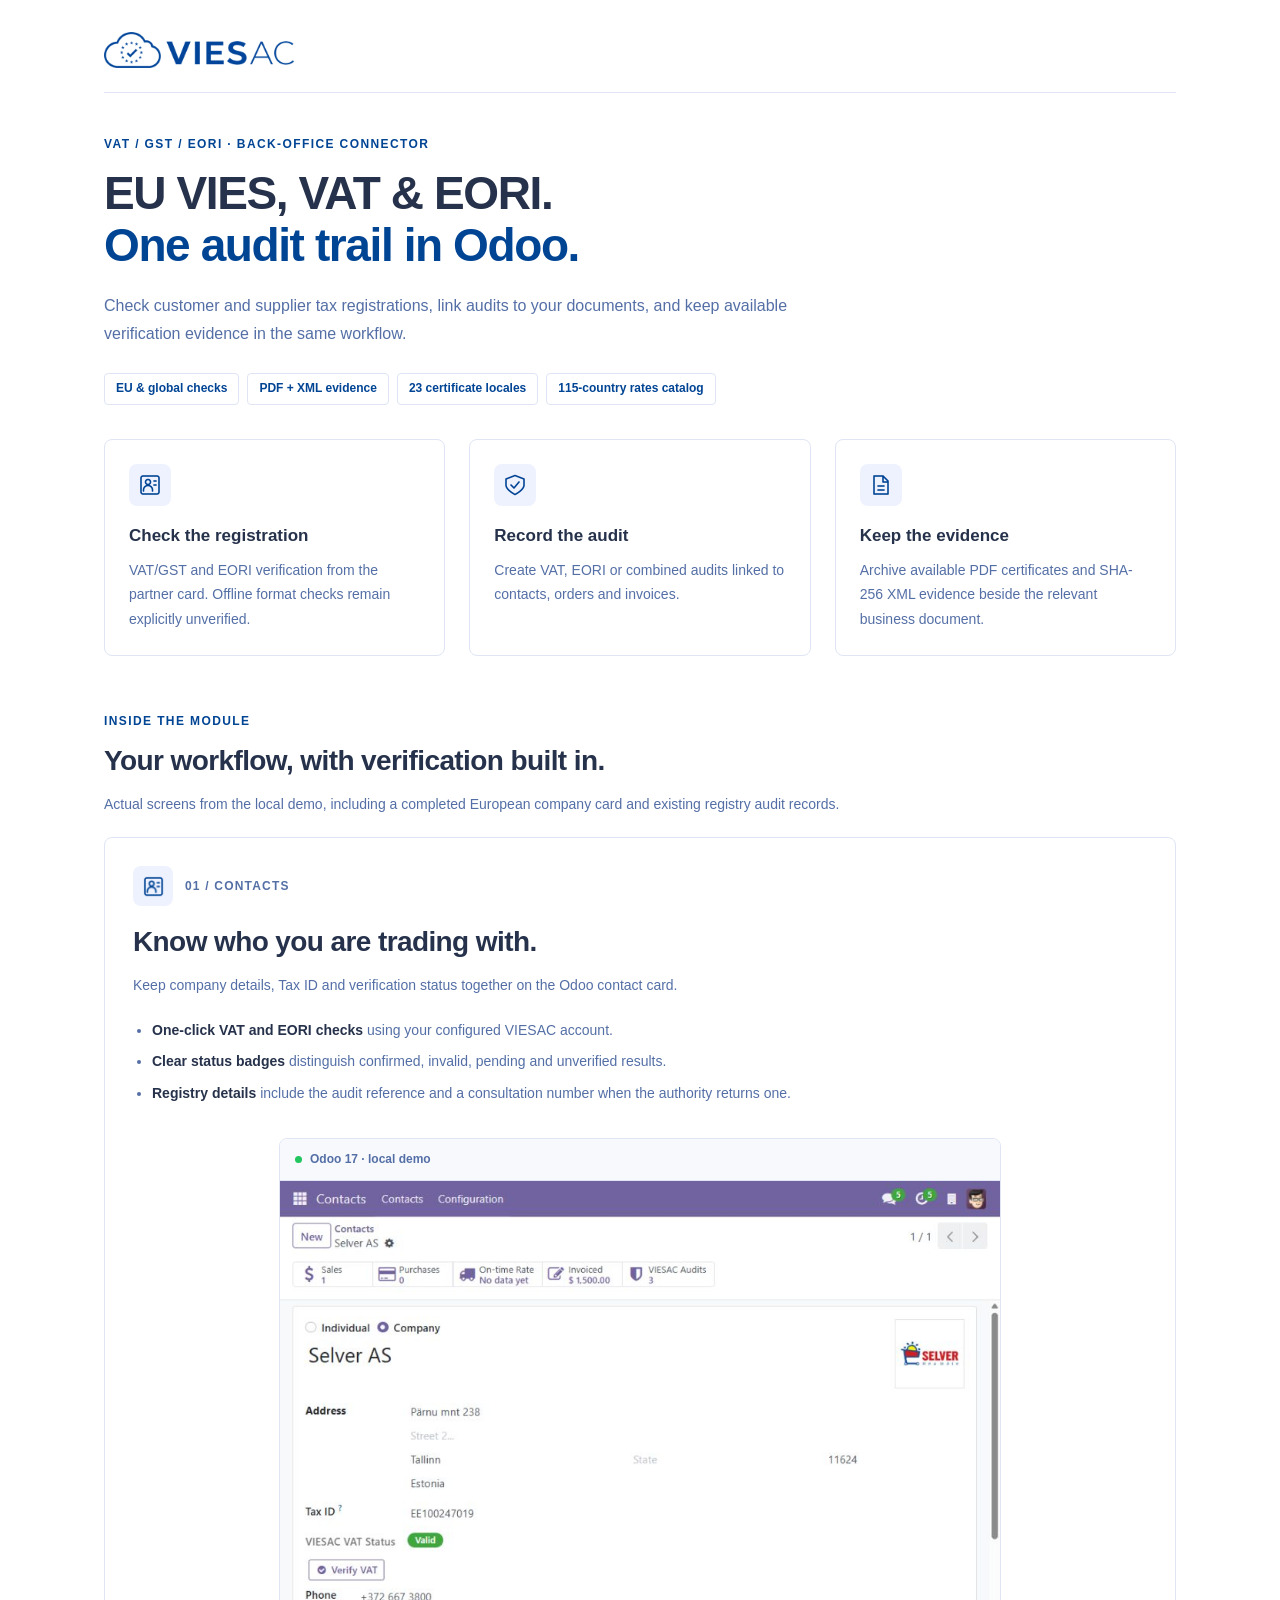
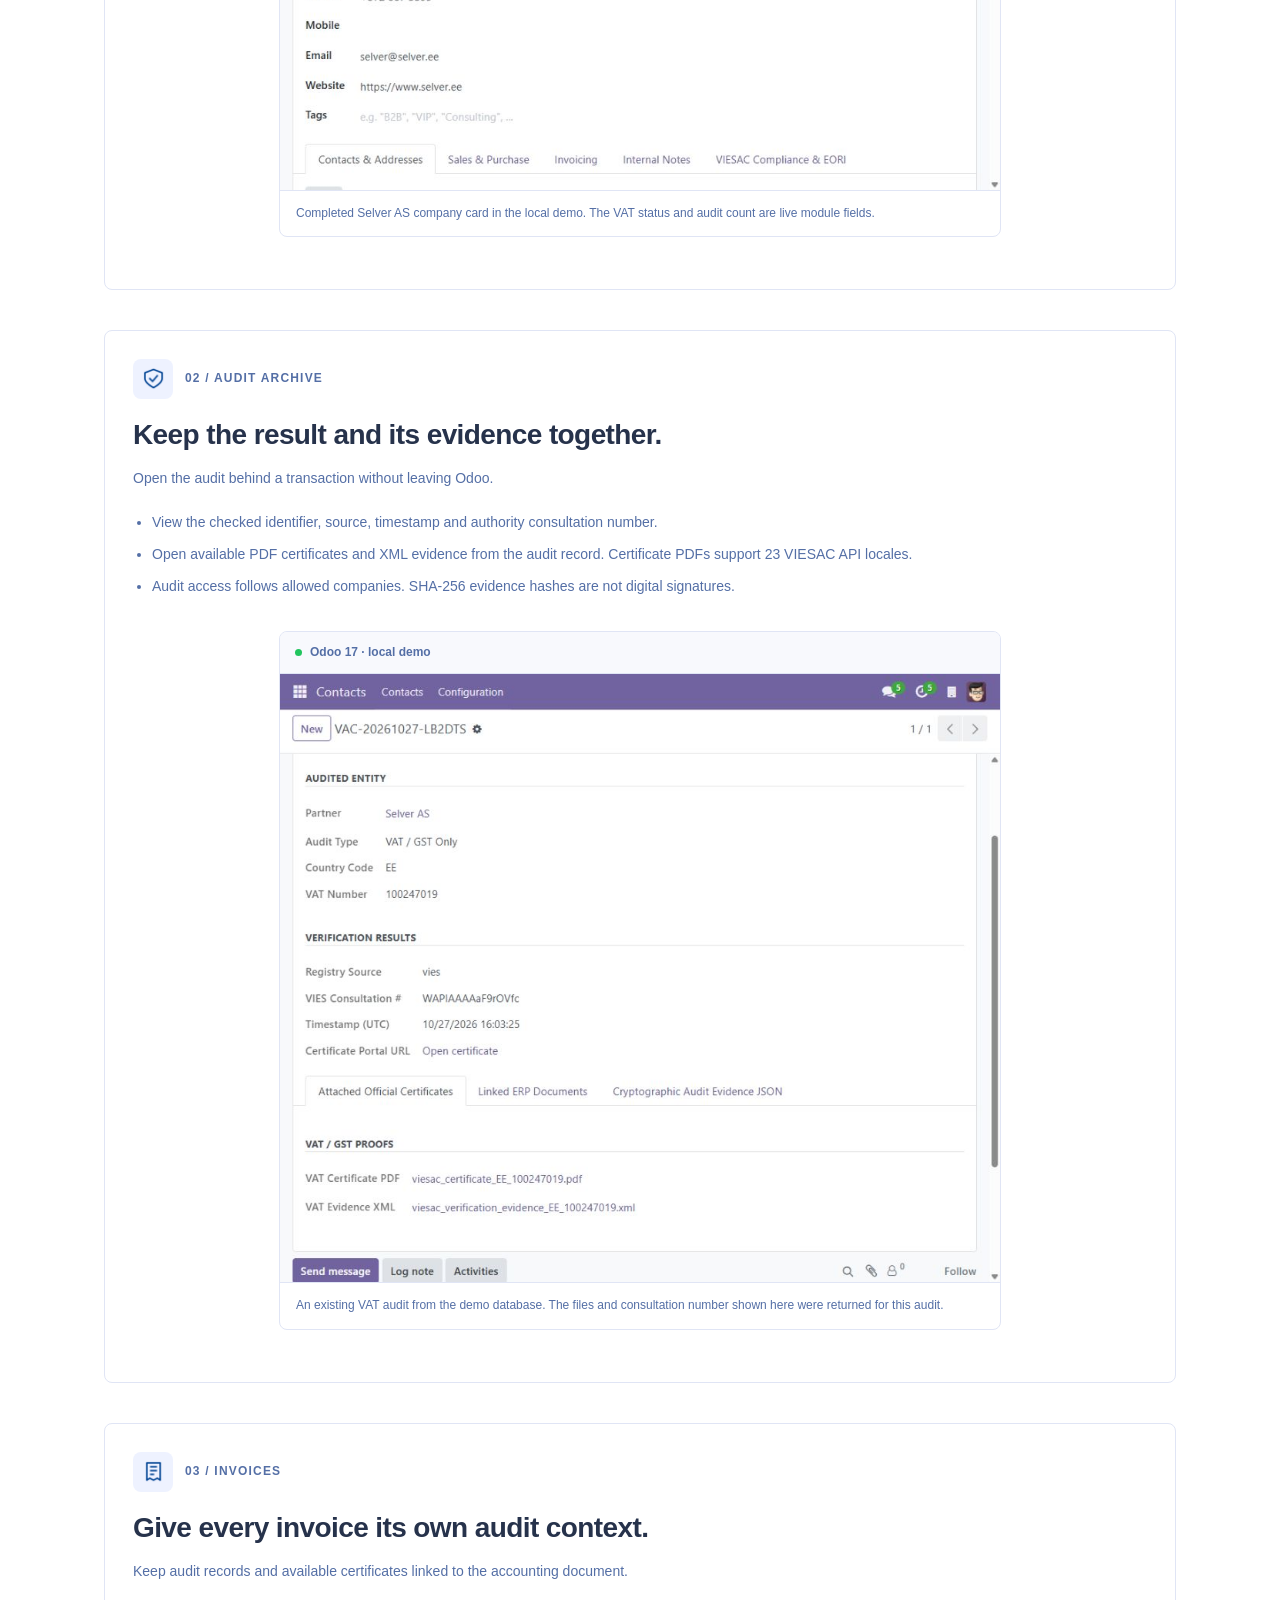
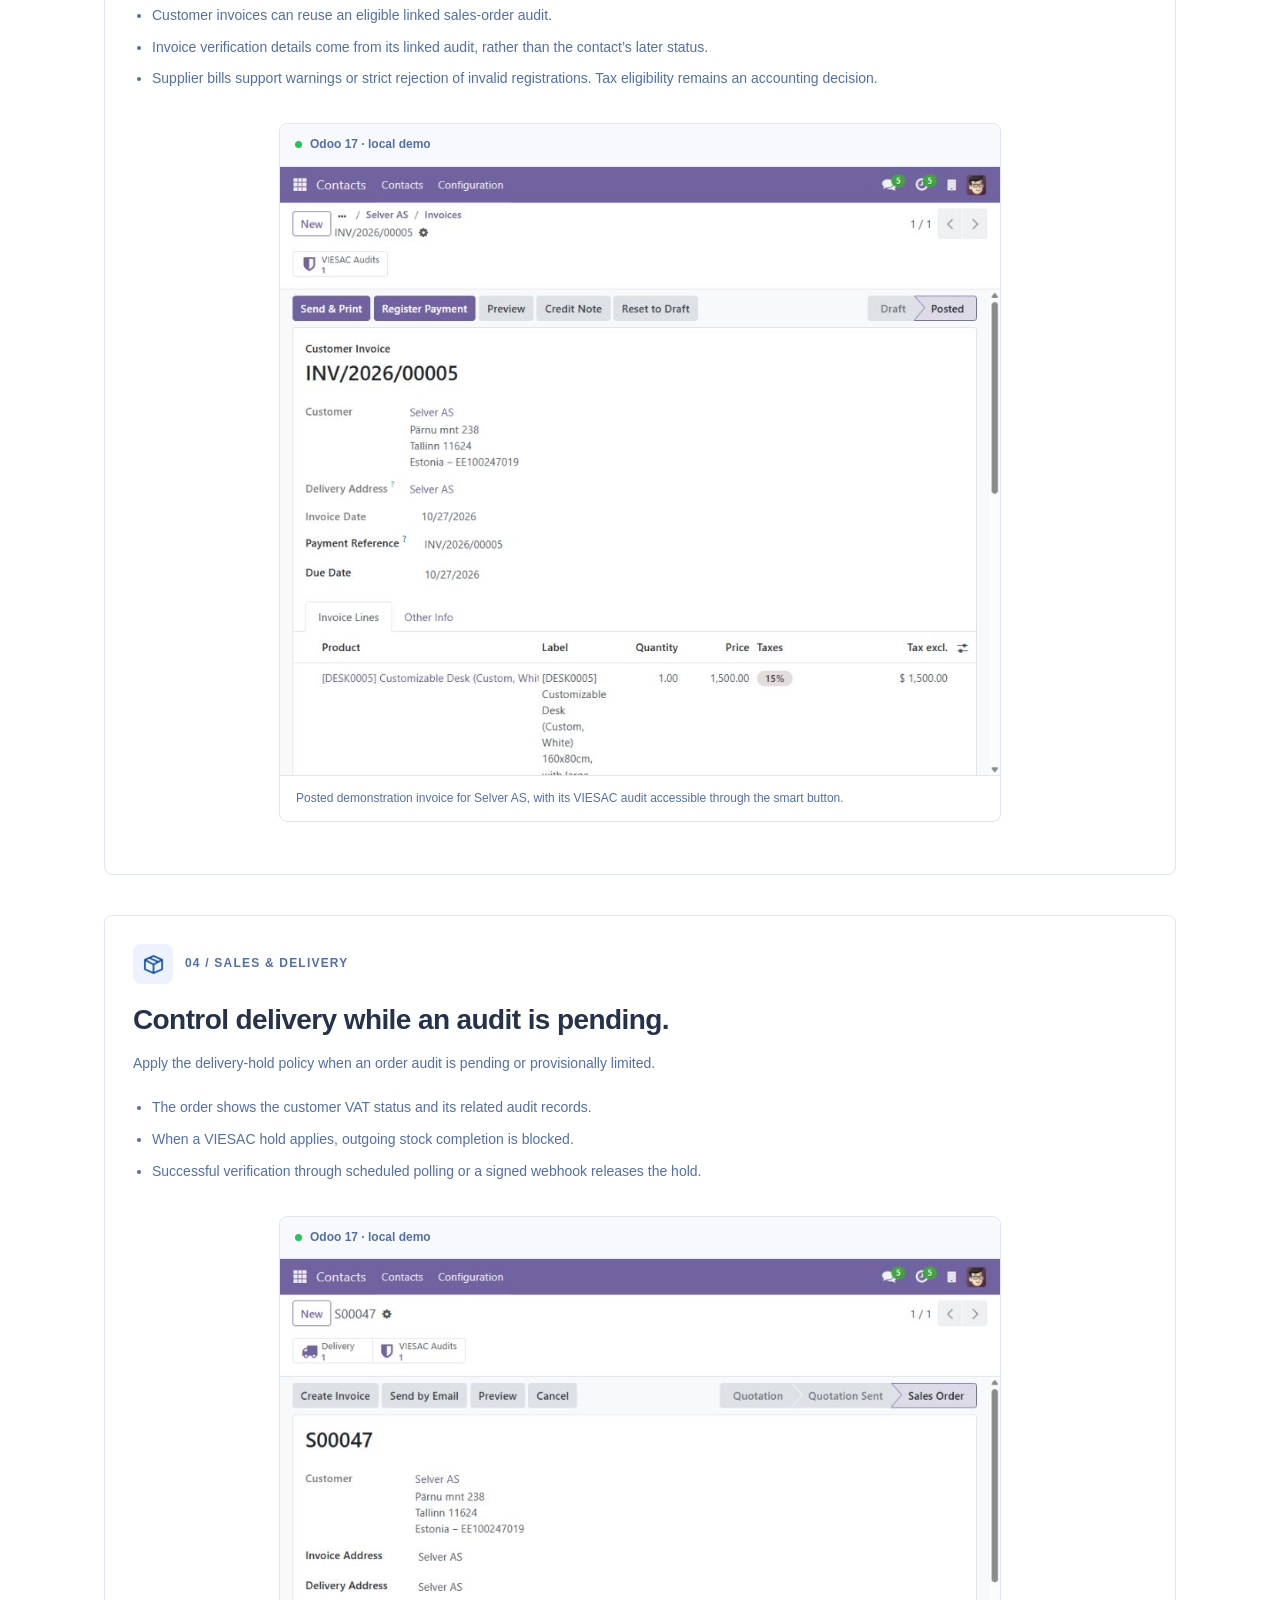
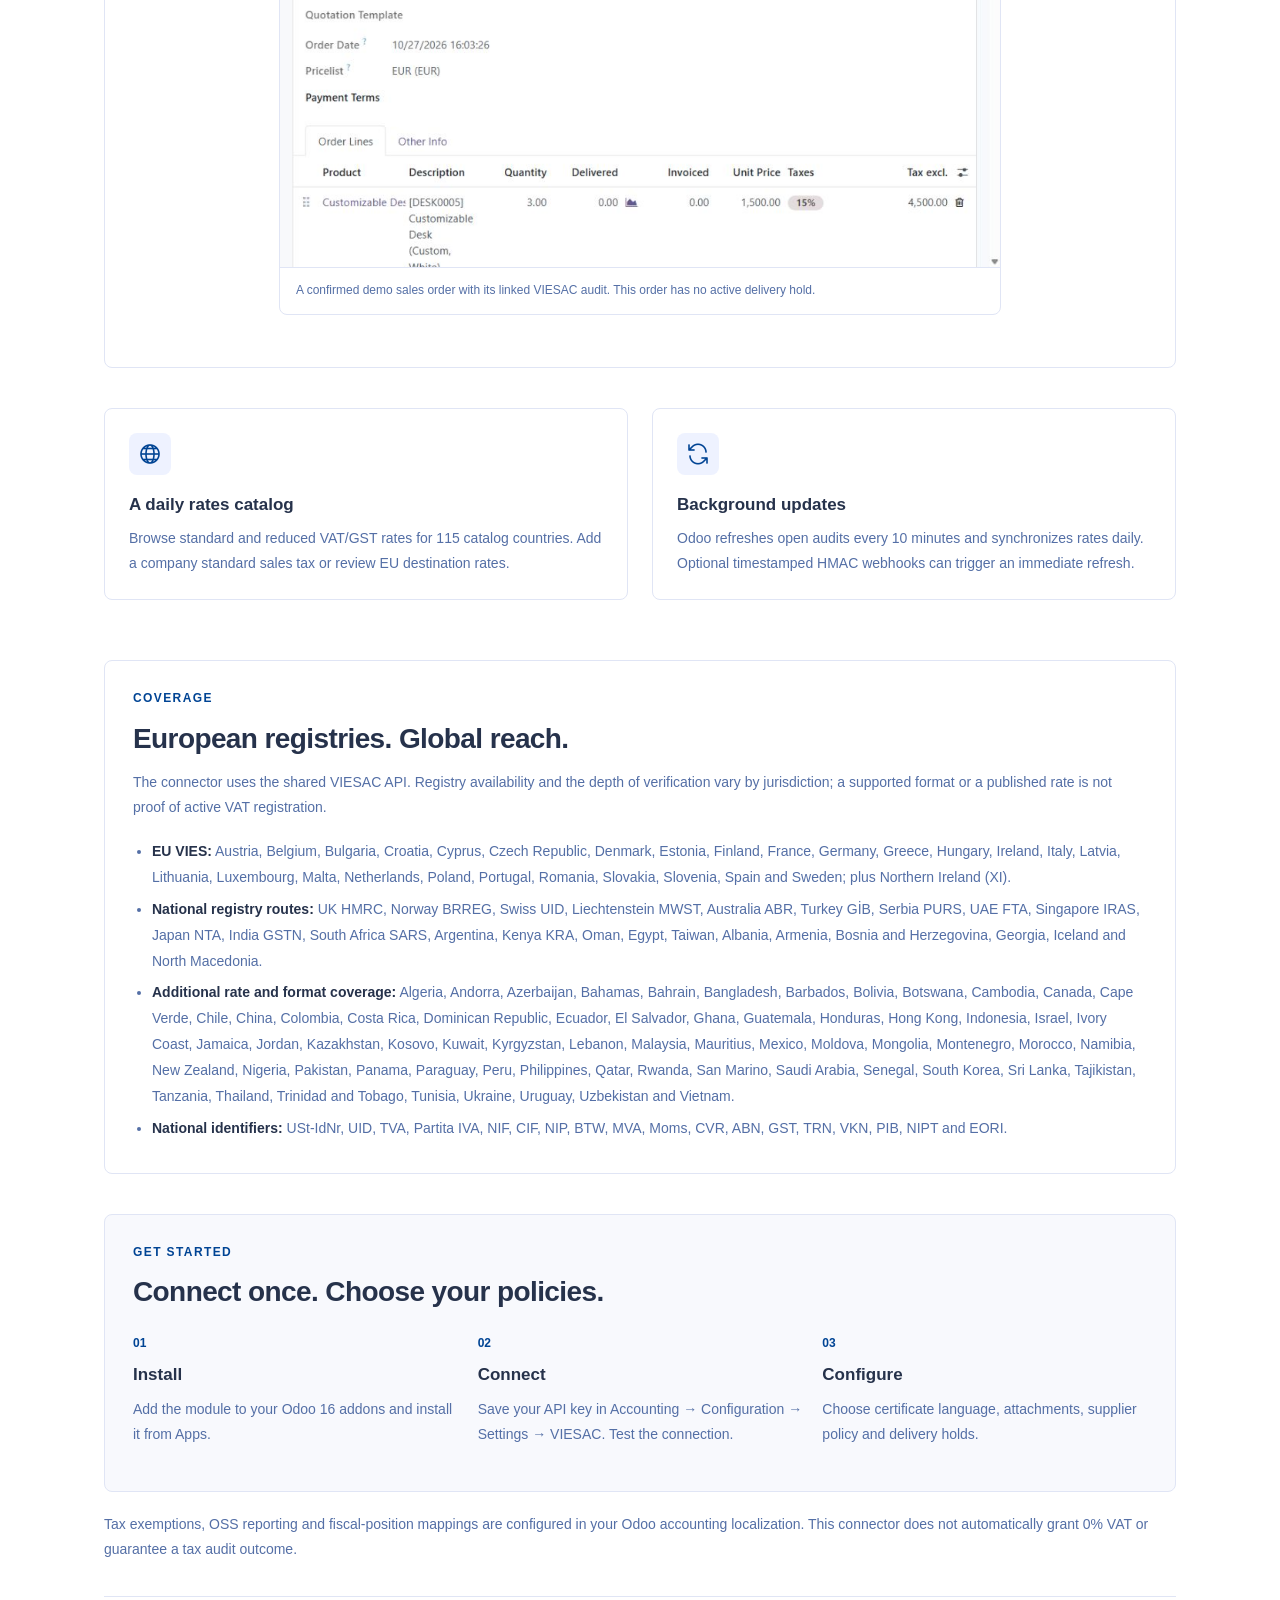
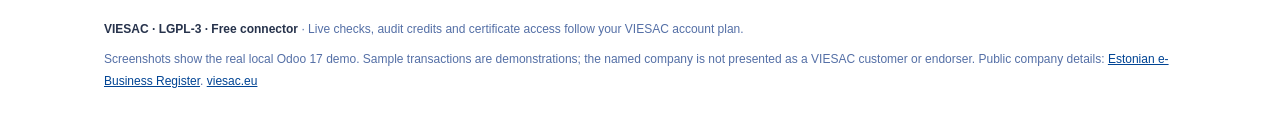
==== commit 4543167c: "Refresh app descriptions, retain covers and verify Odoo compatibility" ====
--- a/viesac_vat_compliance/static/description/index.html
+++ b/viesac_vat_compliance/static/description/index.html
@@ -1,9 +1,9 @@
 <!DOCTYPE html>
-<html lang="en"><head><meta charset="utf-8"><meta name="viewport" content="width=device-width,initial-scale=1"><title>VIESAC VAT, GST &amp; EORI for Odoo 17</title></head>
+<html lang="en"><head><meta charset="utf-8"><meta name="viewport" content="width=device-width,initial-scale=1"><title>VIESAC VAT, GST &amp; EORI for Odoo 16</title></head>
 <body style="margin:0;background:#FFFFFF;">
 <div style="max-width:1120px;margin:0 auto;padding:24px;font-family:Arial,Helvetica,sans-serif;color:#26324B;font-size:14px;line-height:1.6;box-sizing:border-box;">
-<header style="display:flex;align-items:center;justify-content:space-between;gap:18px;flex-wrap:wrap;padding:8px 0 24px;border-bottom:1px solid #E0E5F5;"><a href="https://viesac.eu" style="text-decoration:none;"><img src="viesac-brand.png" width="190" alt="VIESAC" style="display:block;width:190px;max-width:100%;height:auto;border:0;"></a><span style="font-size:12px;font-weight:600;color:#546FA6;">Official connector <span style="padding:0 8px;color:#CAD3E6;">/</span> Odoo 17</span></header>
+<header style="display:flex;align-items:center;justify-content:space-between;gap:18px;flex-wrap:wrap;padding:8px 0 24px;border-bottom:1px solid #E0E5F5;"><a href="https://viesac.eu" style="text-decoration:none;"><img src="viesac-brand.png" width="190" alt="VIESAC" style="display:block;width:190px;max-width:100%;height:auto;border:0;"></a></header>
 <section style="padding:42px 0 34px;"><p style="margin:0 0 12px;color:#004494;font-size:12px;font-weight:700;letter-spacing:1.4px;text-transform:uppercase;">VAT / GST / EORI · Back-office connector</p><h1 style="margin:0 0 20px;max-width:870px;color:#26324B;font-size:clamp(30px,5vw,46px);line-height:1.14;font-weight:700;letter-spacing:-1.4px;">EU VIES, VAT &amp; EORI.<br><span style="color:#004494;">One audit trail in Odoo.</span></h1><p style="max-width:760px;margin:0 0 24px;font-size:16px;line-height:1.8;color:#546FA6;">Check customer and supplier tax registrations, link audits to your documents, and keep available verification evidence in the same workflow.</p><div style="display:flex;flex-wrap:wrap;gap:8px;"><span style="display:inline-block;padding:7px 11px;border:1px solid #E0E5F5;border-radius:4px;font-size:12px;line-height:1.3;font-weight:600;color:#004494;background:#FFFFFF;">EU &amp; global checks</span><span style="display:inline-block;padding:7px 11px;border:1px solid #E0E5F5;border-radius:4px;font-size:12px;line-height:1.3;font-weight:600;color:#004494;background:#FFFFFF;">PDF + XML evidence</span><span style="display:inline-block;padding:7px 11px;border:1px solid #E0E5F5;border-radius:4px;font-size:12px;line-height:1.3;font-weight:600;color:#004494;background:#FFFFFF;">23 certificate locales</span><span style="display:inline-block;padding:7px 11px;border:1px solid #E0E5F5;border-radius:4px;font-size:12px;line-height:1.3;font-weight:600;color:#004494;background:#FFFFFF;">115-country rates catalog</span></div></section>
-<div style="display:flex;flex-wrap:wrap;gap:14px;margin:0 0 40px;"><div style="flex:1 1 230px;padding:22px;border:1px solid #E0E5F5;border-radius:8px;background:#FFFFFF;box-sizing:border-box;"><div style="display:flex;align-items:center;justify-content:center;width:42px;height:42px;margin-bottom:18px;border-radius:8px;background:#EEF2FF;"><img src="icons/contacts.png" width="24" height="24" alt="" style="display:block;width:24px;height:24px;border:0;"></div><h3 style="margin:0 0 10px;font-size:17px;line-height:1.4;color:#26324B;font-weight:700;">Check the registration</h3><p style="margin:0;font-size:14px;line-height:1.75;color:#546FA6;">VAT/GST and EORI verification from the partner card. Offline format checks remain explicitly unverified.</p></div><div style="flex:1 1 230px;padding:22px;border:1px solid #E0E5F5;border-radius:8px;background:#FFFFFF;box-sizing:border-box;"><div style="display:flex;align-items:center;justify-content:center;width:42px;height:42px;margin-bottom:18px;border-radius:8px;background:#EEF2FF;"><img src="icons/shield.png" width="24" height="24" alt="" style="display:block;width:24px;height:24px;border:0;"></div><h3 style="margin:0 0 10px;font-size:17px;line-height:1.4;color:#26324B;font-weight:700;">Record the audit</h3><p style="margin:0;font-size:14px;line-height:1.75;color:#546FA6;">Create VAT, EORI or combined audits linked to contacts, orders and invoices.</p></div><div style="flex:1 1 230px;padding:22px;border:1px solid #E0E5F5;border-radius:8px;background:#FFFFFF;box-sizing:border-box;"><div style="display:flex;align-items:center;justify-content:center;width:42px;height:42px;margin-bottom:18px;border-radius:8px;background:#EEF2FF;"><img src="icons/file.png" width="24" height="24" alt="" style="display:block;width:24px;height:24px;border:0;"></div><h3 style="margin:0 0 10px;font-size:17px;line-height:1.4;color:#26324B;font-weight:700;">Keep the evidence</h3><p style="margin:0;font-size:14px;line-height:1.75;color:#546FA6;">Archive available PDF certificates and SHA-256 XML evidence beside the relevant business document.</p></div></div><p style="margin:0 0 12px;color:#004494;font-size:12px;font-weight:700;letter-spacing:1.4px;text-transform:uppercase;">Inside the module</p><h2 style="margin:0 0 14px;color:#26324B;font-size:28px;line-height:1.25;font-weight:700;letter-spacing:-.6px;">Your workflow, with verification built in.</h2><p style="margin:0 0 16px;font-size:14px;line-height:1.8;color:#546FA6;">Actual screens from the local demo, including a completed European company card and existing registry audit records.</p><section style="margin:0 0 26px;padding:26px;border:1px solid #E0E5F5;border-radius:8px;background:#FFFFFF;"><div style="display:flex;align-items:center;gap:12px;margin-bottom:18px;"><div style="display:flex;align-items:center;justify-content:center;width:40px;height:40px;border-radius:8px;background:#EEF2FF;"><img src="icons/contacts.png" width="23" height="23" alt="" style="display:block;width:23px;height:23px;border:0;"></div><span style="font-size:12px;letter-spacing:1.2px;font-weight:700;color:#546FA6;">01 / CONTACTS</span></div><h2 style="margin:0 0 14px;color:#26324B;font-size:28px;line-height:1.25;font-weight:700;letter-spacing:-.6px;">Know who you are trading with.</h2><p style="margin:0 0 16px;font-size:14px;line-height:1.8;color:#546FA6;">Keep company details, Tax ID and verification status together on the Odoo contact card.</p><ul style="margin:0;padding-left:19px;color:#546FA6;font-size:14px;line-height:1.85;"><li style="padding:3px 0;"><strong style="color:#26324B;">One-click VAT and EORI checks</strong> using your configured VIESAC account.</li><li style="padding:3px 0;"><strong style="color:#26324B;">Clear status badges</strong> distinguish confirmed, invalid, pending and unverified results.</li><li style="padding:3px 0;"><strong style="color:#26324B;">Registry details</strong> include the audit reference and a consultation number when the authority returns one.</li></ul><figure style="margin:24px 0 0;padding:0;border:1px solid #E0E5F5;border-radius:8px;background:#FFFFFF;overflow:hidden;"><div style="display:flex;align-items:center;gap:8px;padding:11px 15px;background:#F8F9FD;border-bottom:1px solid #E0E5F5;"><span style="display:inline-block;width:7px;height:7px;border-radius:50%;background:#22C55E;"></span><span style="font-size:12px;font-weight:600;color:#546FA6;">Odoo 17 · local demo</span></div><img src="screenshot_customers.jpg" alt="Know who you are trading with." style="display:block;width:100%;height:auto;border:0;"><figcaption style="padding:13px 16px;font-size:12px;line-height:1.6;color:#546FA6;border-top:1px solid #E0E5F5;">Completed Selver AS company card in the local demo. The VAT status and audit count are live module fields.</figcaption></figure></section><section style="margin:0 0 26px;padding:26px;border:1px solid #E0E5F5;border-radius:8px;background:#FFFFFF;"><div style="display:flex;align-items:center;gap:12px;margin-bottom:18px;"><div style="display:flex;align-items:center;justify-content:center;width:40px;height:40px;border-radius:8px;background:#EEF2FF;"><img src="icons/shield.png" width="23" height="23" alt="" style="display:block;width:23px;height:23px;border:0;"></div><span style="font-size:12px;letter-spacing:1.2px;font-weight:700;color:#546FA6;">02 / AUDIT ARCHIVE</span></div><h2 style="margin:0 0 14px;color:#26324B;font-size:28px;line-height:1.25;font-weight:700;letter-spacing:-.6px;">Keep the result and its evidence together.</h2><p style="margin:0 0 16px;font-size:14px;line-height:1.8;color:#546FA6;">Open the audit behind a transaction without leaving Odoo.</p><ul style="margin:0;padding-left:19px;color:#546FA6;font-size:14px;line-height:1.85;"><li style="padding:3px 0;">View the checked identifier, source, timestamp and authority consultation number.</li><li style="padding:3px 0;">Open available PDF certificates and XML evidence from the audit record. Certificate PDFs support 23 VIESAC API locales.</li><li style="padding:3px 0;">Audit access follows allowed companies. SHA-256 evidence hashes are not digital signatures.</li></ul><figure style="margin:24px 0 0;padding:0;border:1px solid #E0E5F5;border-radius:8px;background:#FFFFFF;overflow:hidden;"><div style="display:flex;align-items:center;gap:8px;padding:11px 15px;background:#F8F9FD;border-bottom:1px solid #E0E5F5;"><span style="display:inline-block;width:7px;height:7px;border-radius:50%;background:#22C55E;"></span><span style="font-size:12px;font-weight:600;color:#546FA6;">Odoo 17 · local demo</span></div><img src="screenshot_audit.jpg" alt="Keep the result and its evidence together." style="display:block;width:100%;height:auto;border:0;"><figcaption style="padding:13px 16px;font-size:12px;line-height:1.6;color:#546FA6;border-top:1px solid #E0E5F5;">An existing VAT audit from the demo database. The files and consultation number shown here were returned for this audit.</figcaption></figure></section><section style="margin:0 0 26px;padding:26px;border:1px solid #E0E5F5;border-radius:8px;background:#FFFFFF;"><div style="display:flex;align-items:center;gap:12px;margin-bottom:18px;"><div style="display:flex;align-items:center;justify-content:center;width:40px;height:40px;border-radius:8px;background:#EEF2FF;"><img src="icons/invoice.png" width="23" height="23" alt="" style="display:block;width:23px;height:23px;border:0;"></div><span style="font-size:12px;letter-spacing:1.2px;font-weight:700;color:#546FA6;">03 / INVOICES</span></div><h2 style="margin:0 0 14px;color:#26324B;font-size:28px;line-height:1.25;font-weight:700;letter-spacing:-.6px;">Give every invoice its own audit context.</h2><p style="margin:0 0 16px;font-size:14px;line-height:1.8;color:#546FA6;">Keep audit records and available certificates linked to the accounting document.</p><ul style="margin:0;padding-left:19px;color:#546FA6;font-size:14px;line-height:1.85;"><li style="padding:3px 0;">Customer invoices can reuse an eligible linked sales-order audit.</li><li style="padding:3px 0;">Invoice verification details come from its linked audit, rather than the contact’s later status.</li><li style="padding:3px 0;">Supplier bills support warnings or strict rejection of invalid registrations. Tax eligibility remains an accounting decision.</li></ul><figure style="margin:24px 0 0;padding:0;border:1px solid #E0E5F5;border-radius:8px;background:#FFFFFF;overflow:hidden;"><div style="display:flex;align-items:center;gap:8px;padding:11px 15px;background:#F8F9FD;border-bottom:1px solid #E0E5F5;"><span style="display:inline-block;width:7px;height:7px;border-radius:50%;background:#22C55E;"></span><span style="font-size:12px;font-weight:600;color:#546FA6;">Odoo 17 · local demo</span></div><img src="screenshot_invoices.jpg" alt="Give every invoice its own audit context." style="display:block;width:100%;height:auto;border:0;"><figcaption style="padding:13px 16px;font-size:12px;line-height:1.6;color:#546FA6;border-top:1px solid #E0E5F5;">Posted demonstration invoice for Selver AS, with its VIESAC audit accessible through the smart button.</figcaption></figure></section><section style="margin:0 0 26px;padding:26px;border:1px solid #E0E5F5;border-radius:8px;background:#FFFFFF;"><div style="display:flex;align-items:center;gap:12px;margin-bottom:18px;"><div style="display:flex;align-items:center;justify-content:center;width:40px;height:40px;border-radius:8px;background:#EEF2FF;"><img src="icons/order.png" width="23" height="23" alt="" style="display:block;width:23px;height:23px;border:0;"></div><span style="font-size:12px;letter-spacing:1.2px;font-weight:700;color:#546FA6;">04 / SALES &amp; DELIVERY</span></div><h2 style="margin:0 0 14px;color:#26324B;font-size:28px;line-height:1.25;font-weight:700;letter-spacing:-.6px;">Control delivery while an audit is pending.</h2><p style="margin:0 0 16px;font-size:14px;line-height:1.8;color:#546FA6;">Apply the delivery-hold policy when an order audit is pending or provisionally limited.</p><ul style="margin:0;padding-left:19px;color:#546FA6;font-size:14px;line-height:1.85;"><li style="padding:3px 0;">The order shows the customer VAT status and its related audit records.</li><li style="padding:3px 0;">When a VIESAC hold applies, outgoing stock completion is blocked.</li><li style="padding:3px 0;">Successful verification through scheduled polling or a signed webhook releases the hold.</li></ul><figure style="margin:24px 0 0;padding:0;border:1px solid #E0E5F5;border-radius:8px;background:#FFFFFF;overflow:hidden;"><div style="display:flex;align-items:center;gap:8px;padding:11px 15px;background:#F8F9FD;border-bottom:1px solid #E0E5F5;"><span style="display:inline-block;width:7px;height:7px;border-radius:50%;background:#22C55E;"></span><span style="font-size:12px;font-weight:600;color:#546FA6;">Odoo 17 · local demo</span></div><img src="screenshot_orders.jpg" alt="Control delivery while an audit is pending." style="display:block;width:100%;height:auto;border:0;"><figcaption style="padding:13px 16px;font-size:12px;line-height:1.6;color:#546FA6;border-top:1px solid #E0E5F5;">A confirmed demo sales order with its linked VIESAC audit. This order has no active delivery hold.</figcaption></figure></section><section style="margin:32px 0;"><div style="display:flex;flex-wrap:wrap;gap:14px;"><div style="flex:1 1 230px;padding:22px;border:1px solid #E0E5F5;border-radius:8px;background:#FFFFFF;box-sizing:border-box;"><div style="display:flex;align-items:center;justify-content:center;width:42px;height:42px;margin-bottom:18px;border-radius:8px;background:#EEF2FF;"><img src="icons/globe.png" width="24" height="24" alt="" style="display:block;width:24px;height:24px;border:0;"></div><h3 style="margin:0 0 10px;font-size:17px;line-height:1.4;color:#26324B;font-weight:700;">A daily rates catalog</h3><p style="margin:0;font-size:14px;line-height:1.75;color:#546FA6;">Browse standard and reduced VAT/GST rates for 115 catalog countries. Add a company standard sales tax or review EU destination rates.</p></div><div style="flex:1 1 230px;padding:22px;border:1px solid #E0E5F5;border-radius:8px;background:#FFFFFF;box-sizing:border-box;"><div style="display:flex;align-items:center;justify-content:center;width:42px;height:42px;margin-bottom:18px;border-radius:8px;background:#EEF2FF;"><img src="icons/sync.png" width="24" height="24" alt="" style="display:block;width:24px;height:24px;border:0;"></div><h3 style="margin:0 0 10px;font-size:17px;line-height:1.4;color:#26324B;font-weight:700;">Background updates</h3><p style="margin:0;font-size:14px;line-height:1.75;color:#546FA6;">Odoo refreshes open audits every 10 minutes and synchronizes rates daily. Optional timestamped HMAC webhooks can trigger an immediate refresh.</p></div></div></section><section style="margin:30px 0;padding:26px;border:1px solid #E0E5F5;border-radius:8px;"><p style="margin:0 0 12px;color:#004494;font-size:12px;font-weight:700;letter-spacing:1.4px;text-transform:uppercase;">Coverage</p><h2 style="margin:0 0 14px;color:#26324B;font-size:28px;line-height:1.25;font-weight:700;letter-spacing:-.6px;">European registries. Global reach.</h2><p style="margin:0 0 16px;font-size:14px;line-height:1.8;color:#546FA6;">The connector uses the shared VIESAC API. Registry availability and the depth of verification vary by jurisdiction; a supported format or a published rate is not proof of active VAT registration.</p><ul style="margin:0;padding-left:19px;color:#546FA6;font-size:14px;line-height:1.85;"><li style="padding:3px 0;"><strong style="color:#26324B;">EU VIES:</strong> Austria, Belgium, Bulgaria, Croatia, Cyprus, Czech Republic, Denmark, Estonia, Finland, France, Germany, Greece, Hungary, Ireland, Italy, Latvia, Lithuania, Luxembourg, Malta, Netherlands, Poland, Portugal, Romania, Slovakia, Slovenia, Spain and Sweden; plus Northern Ireland (XI).</li><li style="padding:3px 0;"><strong style="color:#26324B;">National registry routes:</strong> UK HMRC, Norway BRREG, Swiss UID, Liechtenstein MWST, Australia ABR, Turkey GİB, Serbia PURS, UAE FTA, Singapore IRAS, Japan NTA, India GSTN, South Africa SARS, Argentina, Kenya KRA, Oman, Egypt, Taiwan, Albania, Armenia, Bosnia and Herzegovina, Georgia, Iceland and North Macedonia.</li><li style="padding:3px 0;"><strong style="color:#26324B;">Additional rate and format coverage:</strong> Algeria, Andorra, Azerbaijan, Bahamas, Bahrain, Bangladesh, Barbados, Bolivia, Botswana, Cambodia, Canada, Cape Verde, Chile, China, Colombia, Costa Rica, Dominican Republic, Ecuador, El Salvador, Ghana, Guatemala, Honduras, Hong Kong, Indonesia, Israel, Ivory Coast, Jamaica, Jordan, Kazakhstan, Kosovo, Kuwait, Kyrgyzstan, Lebanon, Malaysia, Mauritius, Mexico, Moldova, Mongolia, Montenegro, Morocco, Namibia, New Zealand, Nigeria, Pakistan, Panama, Paraguay, Peru, Philippines, Qatar, Rwanda, San Marino, Saudi Arabia, Senegal, South Korea, Sri Lanka, Tajikistan, Tanzania, Thailand, Trinidad and Tobago, Tunisia, Ukraine, Uruguay, Uzbekistan and Vietnam.</li><li style="padding:3px 0;"><strong style="color:#26324B;">National identifiers:</strong> USt-IdNr, UID, TVA, Partita IVA, NIF, CIF, NIP, BTW, MVA, Moms, CVR, ABN, GST, TRN, VKN, PIB, NIPT and EORI.</li></ul></section><section style="padding:28px;border:1px solid #E0E5F5;border-radius:8px;background:#F8F9FD;"><p style="margin:0 0 12px;color:#004494;font-size:12px;font-weight:700;letter-spacing:1.4px;text-transform:uppercase;">Get started</p><h2 style="margin:0 0 14px;color:#26324B;font-size:28px;line-height:1.25;font-weight:700;letter-spacing:-.6px;">Connect once. Choose your policies.</h2><div style="display:flex;flex-wrap:wrap;gap:20px;margin-top:22px;"><div style="flex:1 1 220px;"><span style="font-size:12px;font-weight:700;color:#004494;">01</span><h3 style="margin:8px 0;font-size:17px;color:#26324B;">Install</h3><p style="margin:0 0 16px;font-size:14px;line-height:1.8;color:#546FA6;">Add the module to your Odoo 17 addons and install it from Apps.</p></div><div style="flex:1 1 220px;"><span style="font-size:12px;font-weight:700;color:#004494;">02</span><h3 style="margin:8px 0;font-size:17px;color:#26324B;">Connect</h3><p style="margin:0 0 16px;font-size:14px;line-height:1.8;color:#546FA6;">Save your API key in Accounting → Configuration → Settings → VIESAC. Test the connection.</p></div><div style="flex:1 1 220px;"><span style="font-size:12px;font-weight:700;color:#004494;">03</span><h3 style="margin:8px 0;font-size:17px;color:#26324B;">Configure</h3><p style="margin:0 0 16px;font-size:14px;line-height:1.8;color:#546FA6;">Choose certificate language, attachments, supplier policy and delivery holds.</p></div></div></section><aside style="padding:20px 0 0;"><p style="margin:0 0 16px;font-size:14px;line-height:1.8;color:#546FA6;">Tax exemptions, OSS reporting and fiscal-position mappings are configured in your Odoo accounting localization. This connector does not automatically grant 0% VAT or guarantee a tax audit outcome.</p></aside>
+<div style="display:flex;flex-wrap:wrap;margin:0 -12px 32px;"><div style="flex:1 1 230px;margin:0 12px 24px;padding:24px;border:1px solid #E0E5F5;border-radius:8px;background:#FFFFFF;box-sizing:border-box;"><div style="display:flex;align-items:center;justify-content:center;width:42px;height:42px;margin-bottom:18px;border-radius:8px;background:#EEF2FF;"><img src="icons/contacts.png" width="24" height="24" alt="" style="display:block;width:24px;height:24px;border:0;"></div><h3 style="margin:0 0 10px;font-size:17px;line-height:1.4;color:#26324B;font-weight:700;">Check the registration</h3><p style="margin:0;font-size:14px;line-height:1.75;color:#546FA6;">VAT/GST and EORI verification from the partner card. Offline format checks remain explicitly unverified.</p></div><div style="flex:1 1 230px;margin:0 12px 24px;padding:24px;border:1px solid #E0E5F5;border-radius:8px;background:#FFFFFF;box-sizing:border-box;"><div style="display:flex;align-items:center;justify-content:center;width:42px;height:42px;margin-bottom:18px;border-radius:8px;background:#EEF2FF;"><img src="icons/shield.png" width="24" height="24" alt="" style="display:block;width:24px;height:24px;border:0;"></div><h3 style="margin:0 0 10px;font-size:17px;line-height:1.4;color:#26324B;font-weight:700;">Record the audit</h3><p style="margin:0;font-size:14px;line-height:1.75;color:#546FA6;">Create VAT, EORI or combined audits linked to contacts, orders and invoices.</p></div><div style="flex:1 1 230px;margin:0 12px 24px;padding:24px;border:1px solid #E0E5F5;border-radius:8px;background:#FFFFFF;box-sizing:border-box;"><div style="display:flex;align-items:center;justify-content:center;width:42px;height:42px;margin-bottom:18px;border-radius:8px;background:#EEF2FF;"><img src="icons/file.png" width="24" height="24" alt="" style="display:block;width:24px;height:24px;border:0;"></div><h3 style="margin:0 0 10px;font-size:17px;line-height:1.4;color:#26324B;font-weight:700;">Keep the evidence</h3><p style="margin:0;font-size:14px;line-height:1.75;color:#546FA6;">Archive available PDF certificates and SHA-256 XML evidence beside the relevant business document.</p></div></div><p style="margin:0 0 12px;color:#004494;font-size:12px;font-weight:700;letter-spacing:1.4px;text-transform:uppercase;">Inside the module</p><h2 style="margin:0 0 14px;color:#26324B;font-size:28px;line-height:1.25;font-weight:700;letter-spacing:-.6px;">Your workflow, with verification built in.</h2><p style="margin:0 0 16px;font-size:14px;line-height:1.8;color:#546FA6;">Actual screens from the local demo, including a completed European company card and existing registry audit records.</p><section style="margin-top:20px;margin-bottom:40px;padding:28px;border:1px solid #E0E5F5;border-radius:8px;background:#FFFFFF;"><div style="display:flex;align-items:center;gap:12px;margin-bottom:18px;"><div style="display:flex;align-items:center;justify-content:center;width:40px;height:40px;border-radius:8px;background:#EEF2FF;"><img src="icons/contacts.png" width="23" height="23" alt="" style="display:block;width:23px;height:23px;border:0;"></div><span style="font-size:12px;letter-spacing:1.2px;font-weight:700;color:#546FA6;">01 / CONTACTS</span></div><h2 style="margin:0 0 14px;color:#26324B;font-size:28px;line-height:1.25;font-weight:700;letter-spacing:-.6px;">Know who you are trading with.</h2><p style="margin:0 0 16px;font-size:14px;line-height:1.8;color:#546FA6;">Keep company details, Tax ID and verification status together on the Odoo contact card.</p><ul style="margin:0;padding-left:19px;color:#546FA6;font-size:14px;line-height:1.85;"><li style="padding:3px 0;"><strong style="color:#26324B;">One-click VAT and EORI checks</strong> using your configured VIESAC account.</li><li style="padding:3px 0;"><strong style="color:#26324B;">Clear status badges</strong> distinguish confirmed, invalid, pending and unverified results.</li><li style="padding:3px 0;"><strong style="color:#26324B;">Registry details</strong> include the audit reference and a consultation number when the authority returns one.</li></ul><figure style="max-width:720px;margin:28px auto 24px;padding:0;border:1px solid #E0E5F5;border-radius:8px;background:#FFFFFF;overflow:hidden;"><div style="display:flex;align-items:center;gap:8px;padding:11px 15px;background:#F8F9FD;border-bottom:1px solid #E0E5F5;"><span style="display:inline-block;width:7px;height:7px;border-radius:50%;background:#22C55E;"></span><span style="font-size:12px;font-weight:600;color:#546FA6;">Odoo 17 · local demo</span></div><img src="screenshot_customers.jpg" alt="Know who you are trading with." style="display:block;width:100%;max-width:720px;height:auto;border:0;"><figcaption style="padding:13px 16px;font-size:12px;line-height:1.6;color:#546FA6;border-top:1px solid #E0E5F5;">Completed Selver AS company card in the local demo. The VAT status and audit count are live module fields.</figcaption></figure></section><section style="margin-top:20px;margin-bottom:40px;padding:28px;border:1px solid #E0E5F5;border-radius:8px;background:#FFFFFF;"><div style="display:flex;align-items:center;gap:12px;margin-bottom:18px;"><div style="display:flex;align-items:center;justify-content:center;width:40px;height:40px;border-radius:8px;background:#EEF2FF;"><img src="icons/shield.png" width="23" height="23" alt="" style="display:block;width:23px;height:23px;border:0;"></div><span style="font-size:12px;letter-spacing:1.2px;font-weight:700;color:#546FA6;">02 / AUDIT ARCHIVE</span></div><h2 style="margin:0 0 14px;color:#26324B;font-size:28px;line-height:1.25;font-weight:700;letter-spacing:-.6px;">Keep the result and its evidence together.</h2><p style="margin:0 0 16px;font-size:14px;line-height:1.8;color:#546FA6;">Open the audit behind a transaction without leaving Odoo.</p><ul style="margin:0;padding-left:19px;color:#546FA6;font-size:14px;line-height:1.85;"><li style="padding:3px 0;">View the checked identifier, source, timestamp and authority consultation number.</li><li style="padding:3px 0;">Open available PDF certificates and XML evidence from the audit record. Certificate PDFs support 23 VIESAC API locales.</li><li style="padding:3px 0;">Audit access follows allowed companies. SHA-256 evidence hashes are not digital signatures.</li></ul><figure style="max-width:720px;margin:28px auto 24px;padding:0;border:1px solid #E0E5F5;border-radius:8px;background:#FFFFFF;overflow:hidden;"><div style="display:flex;align-items:center;gap:8px;padding:11px 15px;background:#F8F9FD;border-bottom:1px solid #E0E5F5;"><span style="display:inline-block;width:7px;height:7px;border-radius:50%;background:#22C55E;"></span><span style="font-size:12px;font-weight:600;color:#546FA6;">Odoo 17 · local demo</span></div><img src="screenshot_audit.jpg" alt="Keep the result and its evidence together." style="display:block;width:100%;max-width:720px;height:auto;border:0;"><figcaption style="padding:13px 16px;font-size:12px;line-height:1.6;color:#546FA6;border-top:1px solid #E0E5F5;">An existing VAT audit from the demo database. The files and consultation number shown here were returned for this audit.</figcaption></figure></section><section style="margin-top:20px;margin-bottom:40px;padding:28px;border:1px solid #E0E5F5;border-radius:8px;background:#FFFFFF;"><div style="display:flex;align-items:center;gap:12px;margin-bottom:18px;"><div style="display:flex;align-items:center;justify-content:center;width:40px;height:40px;border-radius:8px;background:#EEF2FF;"><img src="icons/invoice.png" width="23" height="23" alt="" style="display:block;width:23px;height:23px;border:0;"></div><span style="font-size:12px;letter-spacing:1.2px;font-weight:700;color:#546FA6;">03 / INVOICES</span></div><h2 style="margin:0 0 14px;color:#26324B;font-size:28px;line-height:1.25;font-weight:700;letter-spacing:-.6px;">Give every invoice its own audit context.</h2><p style="margin:0 0 16px;font-size:14px;line-height:1.8;color:#546FA6;">Keep audit records and available certificates linked to the accounting document.</p><ul style="margin:0;padding-left:19px;color:#546FA6;font-size:14px;line-height:1.85;"><li style="padding:3px 0;">Customer invoices can reuse an eligible linked sales-order audit.</li><li style="padding:3px 0;">Invoice verification details come from its linked audit, rather than the contact’s later status.</li><li style="padding:3px 0;">Supplier bills support warnings or strict rejection of invalid registrations. Tax eligibility remains an accounting decision.</li></ul><figure style="max-width:720px;margin:28px auto 24px;padding:0;border:1px solid #E0E5F5;border-radius:8px;background:#FFFFFF;overflow:hidden;"><div style="display:flex;align-items:center;gap:8px;padding:11px 15px;background:#F8F9FD;border-bottom:1px solid #E0E5F5;"><span style="display:inline-block;width:7px;height:7px;border-radius:50%;background:#22C55E;"></span><span style="font-size:12px;font-weight:600;color:#546FA6;">Odoo 17 · local demo</span></div><img src="screenshot_invoices.jpg" alt="Give every invoice its own audit context." style="display:block;width:100%;max-width:720px;height:auto;border:0;"><figcaption style="padding:13px 16px;font-size:12px;line-height:1.6;color:#546FA6;border-top:1px solid #E0E5F5;">Posted demonstration invoice for Selver AS, with its VIESAC audit accessible through the smart button.</figcaption></figure></section><section style="margin-top:20px;margin-bottom:40px;padding:28px;border:1px solid #E0E5F5;border-radius:8px;background:#FFFFFF;"><div style="display:flex;align-items:center;gap:12px;margin-bottom:18px;"><div style="display:flex;align-items:center;justify-content:center;width:40px;height:40px;border-radius:8px;background:#EEF2FF;"><img src="icons/order.png" width="23" height="23" alt="" style="display:block;width:23px;height:23px;border:0;"></div><span style="font-size:12px;letter-spacing:1.2px;font-weight:700;color:#546FA6;">04 / SALES &amp; DELIVERY</span></div><h2 style="margin:0 0 14px;color:#26324B;font-size:28px;line-height:1.25;font-weight:700;letter-spacing:-.6px;">Control delivery while an audit is pending.</h2><p style="margin:0 0 16px;font-size:14px;line-height:1.8;color:#546FA6;">Apply the delivery-hold policy when an order audit is pending or provisionally limited.</p><ul style="margin:0;padding-left:19px;color:#546FA6;font-size:14px;line-height:1.85;"><li style="padding:3px 0;">The order shows the customer VAT status and its related audit records.</li><li style="padding:3px 0;">When a VIESAC hold applies, outgoing stock completion is blocked.</li><li style="padding:3px 0;">Successful verification through scheduled polling or a signed webhook releases the hold.</li></ul><figure style="max-width:720px;margin:28px auto 24px;padding:0;border:1px solid #E0E5F5;border-radius:8px;background:#FFFFFF;overflow:hidden;"><div style="display:flex;align-items:center;gap:8px;padding:11px 15px;background:#F8F9FD;border-bottom:1px solid #E0E5F5;"><span style="display:inline-block;width:7px;height:7px;border-radius:50%;background:#22C55E;"></span><span style="font-size:12px;font-weight:600;color:#546FA6;">Odoo 17 · local demo</span></div><img src="screenshot_orders.jpg" alt="Control delivery while an audit is pending." style="display:block;width:100%;max-width:720px;height:auto;border:0;"><figcaption style="padding:13px 16px;font-size:12px;line-height:1.6;color:#546FA6;border-top:1px solid #E0E5F5;">A confirmed demo sales order with its linked VIESAC audit. This order has no active delivery hold.</figcaption></figure></section><section style="margin:32px 0;"><div style="display:flex;flex-wrap:wrap;margin-left:-12px;margin-right:-12px;"><div style="flex:1 1 230px;margin:0 12px 24px;padding:24px;border:1px solid #E0E5F5;border-radius:8px;background:#FFFFFF;box-sizing:border-box;"><div style="display:flex;align-items:center;justify-content:center;width:42px;height:42px;margin-bottom:18px;border-radius:8px;background:#EEF2FF;"><img src="icons/globe.png" width="24" height="24" alt="" style="display:block;width:24px;height:24px;border:0;"></div><h3 style="margin:0 0 10px;font-size:17px;line-height:1.4;color:#26324B;font-weight:700;">A daily rates catalog</h3><p style="margin:0;font-size:14px;line-height:1.75;color:#546FA6;">Browse standard and reduced VAT/GST rates for 115 catalog countries. Add a company standard sales tax or review EU destination rates.</p></div><div style="flex:1 1 230px;margin:0 12px 24px;padding:24px;border:1px solid #E0E5F5;border-radius:8px;background:#FFFFFF;box-sizing:border-box;"><div style="display:flex;align-items:center;justify-content:center;width:42px;height:42px;margin-bottom:18px;border-radius:8px;background:#EEF2FF;"><img src="icons/sync.png" width="24" height="24" alt="" style="display:block;width:24px;height:24px;border:0;"></div><h3 style="margin:0 0 10px;font-size:17px;line-height:1.4;color:#26324B;font-weight:700;">Background updates</h3><p style="margin:0;font-size:14px;line-height:1.75;color:#546FA6;">Odoo refreshes open audits every 10 minutes and synchronizes rates daily. Optional timestamped HMAC webhooks can trigger an immediate refresh.</p></div></div></section><section style="margin-top:36px;margin-bottom:40px;padding:28px;border:1px solid #E0E5F5;border-radius:8px;"><p style="margin:0 0 12px;color:#004494;font-size:12px;font-weight:700;letter-spacing:1.4px;text-transform:uppercase;">Coverage</p><h2 style="margin:0 0 14px;color:#26324B;font-size:28px;line-height:1.25;font-weight:700;letter-spacing:-.6px;">European registries. Global reach.</h2><p style="margin:0 0 16px;font-size:14px;line-height:1.8;color:#546FA6;">The connector uses the shared VIESAC API. Registry availability and the depth of verification vary by jurisdiction; a supported format or a published rate is not proof of active VAT registration.</p><ul style="margin:0;padding-left:19px;color:#546FA6;font-size:14px;line-height:1.85;"><li style="padding:3px 0;"><strong style="color:#26324B;">EU VIES:</strong> Austria, Belgium, Bulgaria, Croatia, Cyprus, Czech Republic, Denmark, Estonia, Finland, France, Germany, Greece, Hungary, Ireland, Italy, Latvia, Lithuania, Luxembourg, Malta, Netherlands, Poland, Portugal, Romania, Slovakia, Slovenia, Spain and Sweden; plus Northern Ireland (XI).</li><li style="padding:3px 0;"><strong style="color:#26324B;">National registry routes:</strong> UK HMRC, Norway BRREG, Swiss UID, Liechtenstein MWST, Australia ABR, Turkey GİB, Serbia PURS, UAE FTA, Singapore IRAS, Japan NTA, India GSTN, South Africa SARS, Argentina, Kenya KRA, Oman, Egypt, Taiwan, Albania, Armenia, Bosnia and Herzegovina, Georgia, Iceland and North Macedonia.</li><li style="padding:3px 0;"><strong style="color:#26324B;">Additional rate and format coverage:</strong> Algeria, Andorra, Azerbaijan, Bahamas, Bahrain, Bangladesh, Barbados, Bolivia, Botswana, Cambodia, Canada, Cape Verde, Chile, China, Colombia, Costa Rica, Dominican Republic, Ecuador, El Salvador, Ghana, Guatemala, Honduras, Hong Kong, Indonesia, Israel, Ivory Coast, Jamaica, Jordan, Kazakhstan, Kosovo, Kuwait, Kyrgyzstan, Lebanon, Malaysia, Mauritius, Mexico, Moldova, Mongolia, Montenegro, Morocco, Namibia, New Zealand, Nigeria, Pakistan, Panama, Paraguay, Peru, Philippines, Qatar, Rwanda, San Marino, Saudi Arabia, Senegal, South Korea, Sri Lanka, Tajikistan, Tanzania, Thailand, Trinidad and Tobago, Tunisia, Ukraine, Uruguay, Uzbekistan and Vietnam.</li><li style="padding:3px 0;"><strong style="color:#26324B;">National identifiers:</strong> USt-IdNr, UID, TVA, Partita IVA, NIF, CIF, NIP, BTW, MVA, Moms, CVR, ABN, GST, TRN, VKN, PIB, NIPT and EORI.</li></ul></section><section style="padding:28px;border:1px solid #E0E5F5;border-radius:8px;background:#F8F9FD;"><p style="margin:0 0 12px;color:#004494;font-size:12px;font-weight:700;letter-spacing:1.4px;text-transform:uppercase;">Get started</p><h2 style="margin:0 0 14px;color:#26324B;font-size:28px;line-height:1.25;font-weight:700;letter-spacing:-.6px;">Connect once. Choose your policies.</h2><div style="display:flex;flex-wrap:wrap;gap:20px;margin-top:22px;"><div style="flex:1 1 220px;"><span style="font-size:12px;font-weight:700;color:#004494;">01</span><h3 style="margin:8px 0;font-size:17px;color:#26324B;">Install</h3><p style="margin:0 0 16px;font-size:14px;line-height:1.8;color:#546FA6;">Add the module to your Odoo 16 addons and install it from Apps.</p></div><div style="flex:1 1 220px;"><span style="font-size:12px;font-weight:700;color:#004494;">02</span><h3 style="margin:8px 0;font-size:17px;color:#26324B;">Connect</h3><p style="margin:0 0 16px;font-size:14px;line-height:1.8;color:#546FA6;">Save your API key in Accounting → Configuration → Settings → VIESAC. Test the connection.</p></div><div style="flex:1 1 220px;"><span style="font-size:12px;font-weight:700;color:#004494;">03</span><h3 style="margin:8px 0;font-size:17px;color:#26324B;">Configure</h3><p style="margin:0 0 16px;font-size:14px;line-height:1.8;color:#546FA6;">Choose certificate language, attachments, supplier policy and delivery holds.</p></div></div></section><aside style="padding:20px 0 0;"><p style="margin:0 0 16px;font-size:14px;line-height:1.8;color:#546FA6;">Tax exemptions, OSS reporting and fiscal-position mappings are configured in your Odoo accounting localization. This connector does not automatically grant 0% VAT or guarantee a tax audit outcome.</p></aside>
 <footer style="margin-top:34px;padding:22px 0 6px;border-top:1px solid #E0E5F5;font-size:12px;line-height:1.8;color:#546FA6;"><p style="margin:0 0 8px;"><strong style="color:#26324B;">VIESAC · LGPL-3 · Free connector</strong> · Live checks, audit credits and certificate access follow your VIESAC account plan.</p><p style="margin:0;">Screenshots show the real local Odoo 17 demo. Sample transactions are demonstrations; the named company is not presented as a VIESAC customer or endorser. Public company details: <a href="https://ariregister.rik.ee/eng/company/10379733/Selver-AS" style="color:#004494;text-decoration:underline;">Estonian e-Business Register</a>. <a href="https://viesac.eu" style="color:#004494;text-decoration:underline;">viesac.eu</a></p></footer>
 </div></body></html>
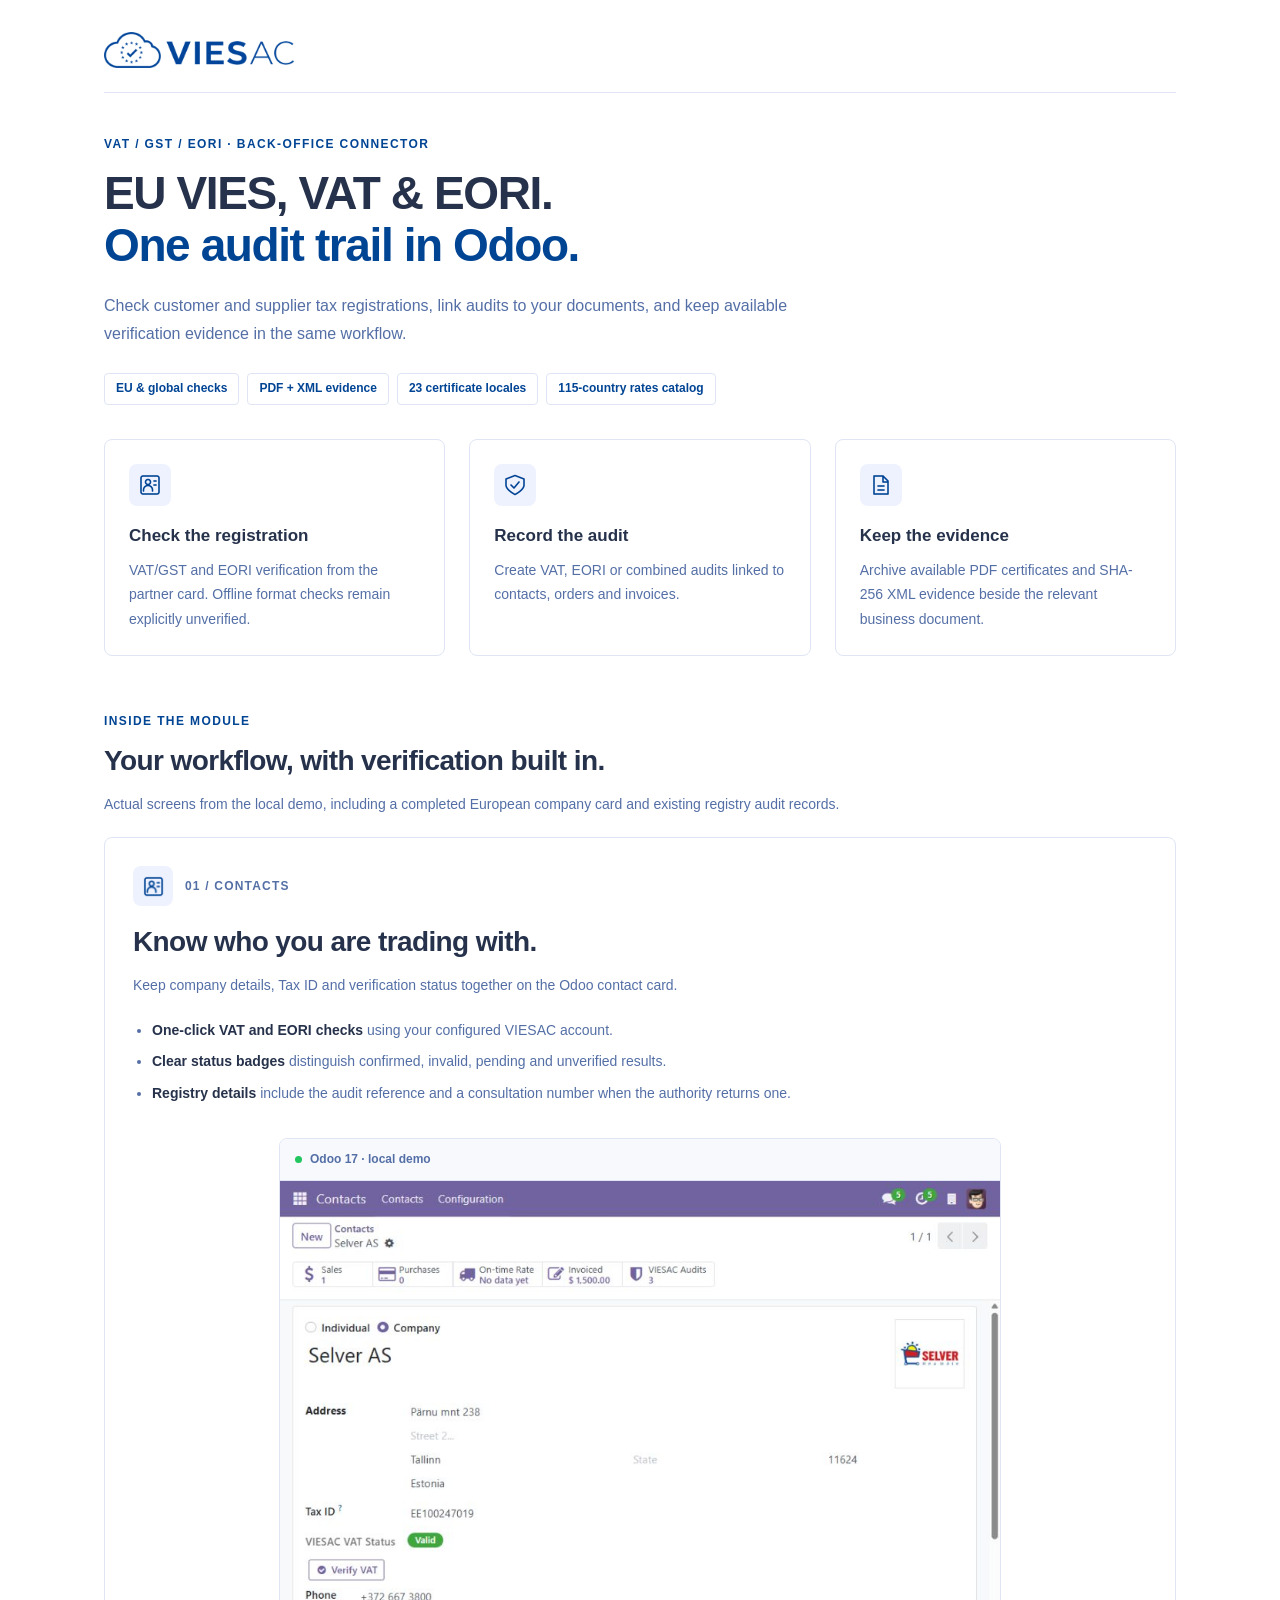
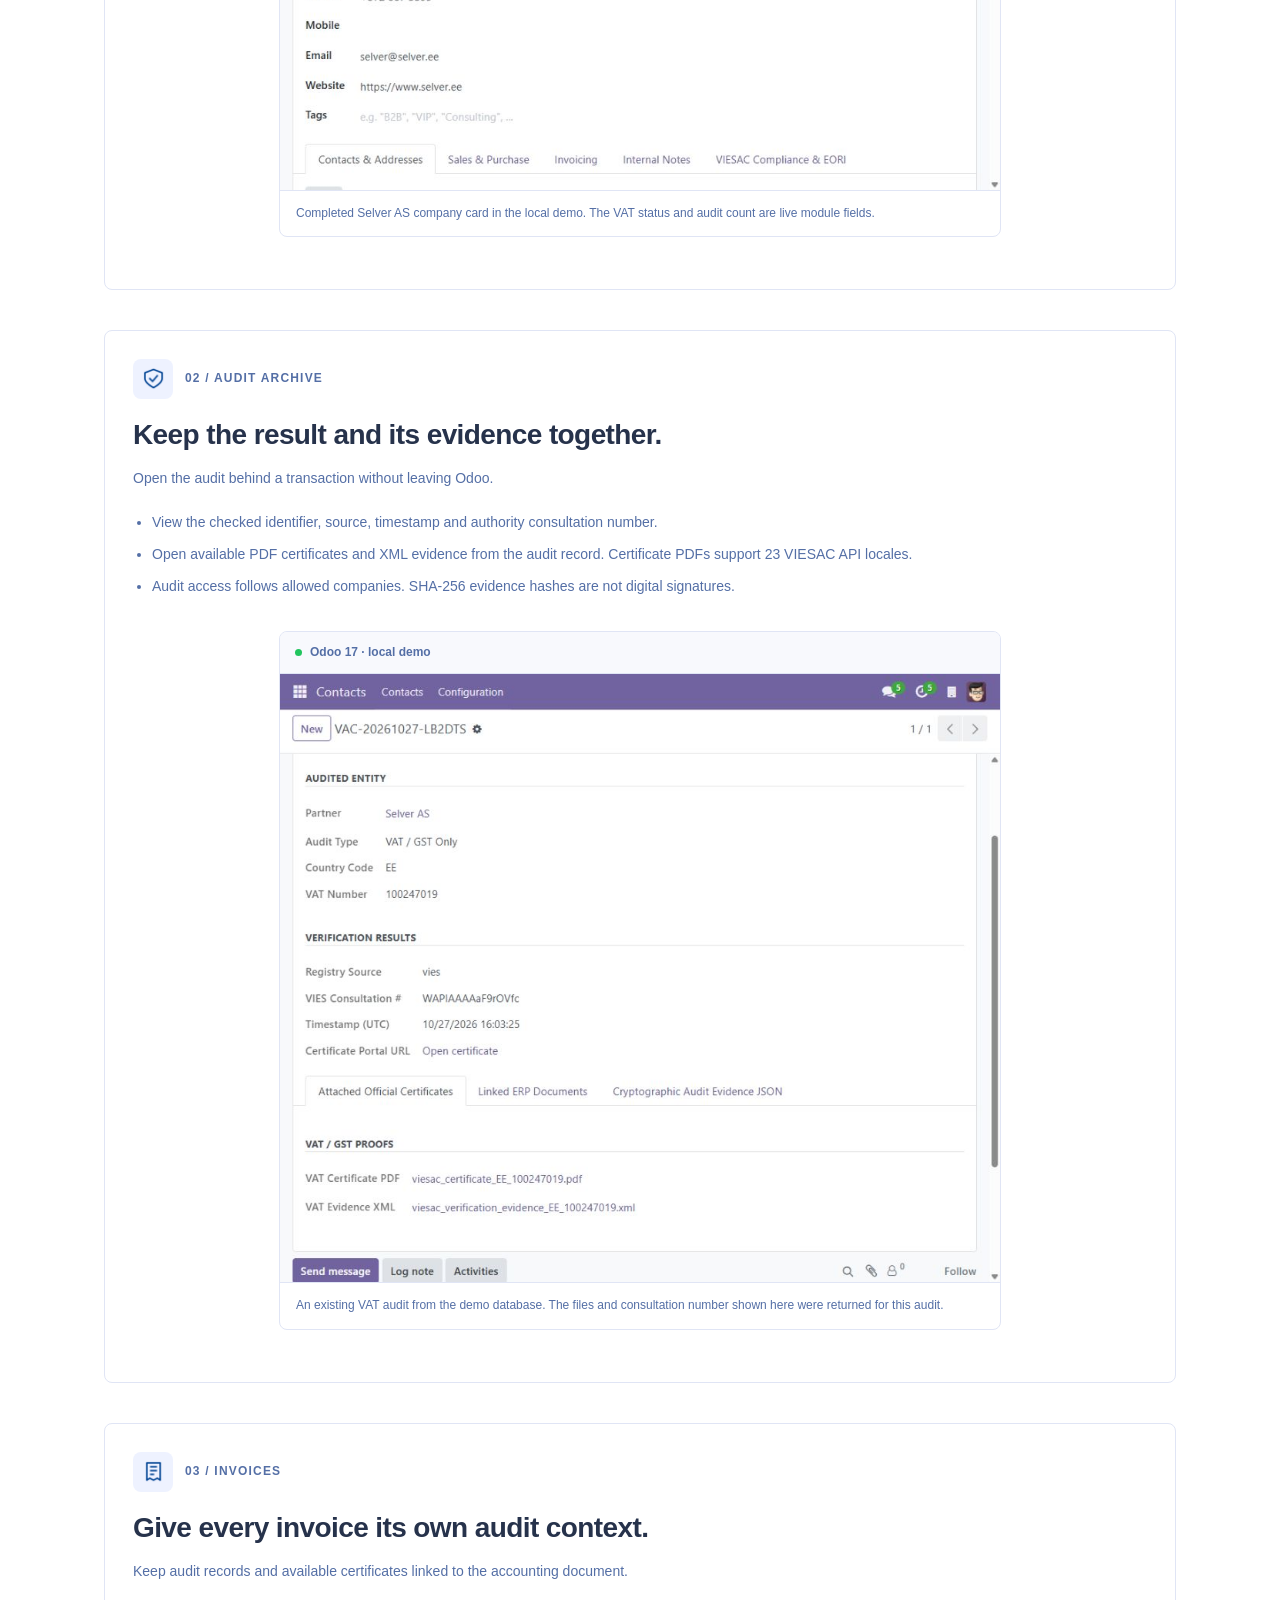
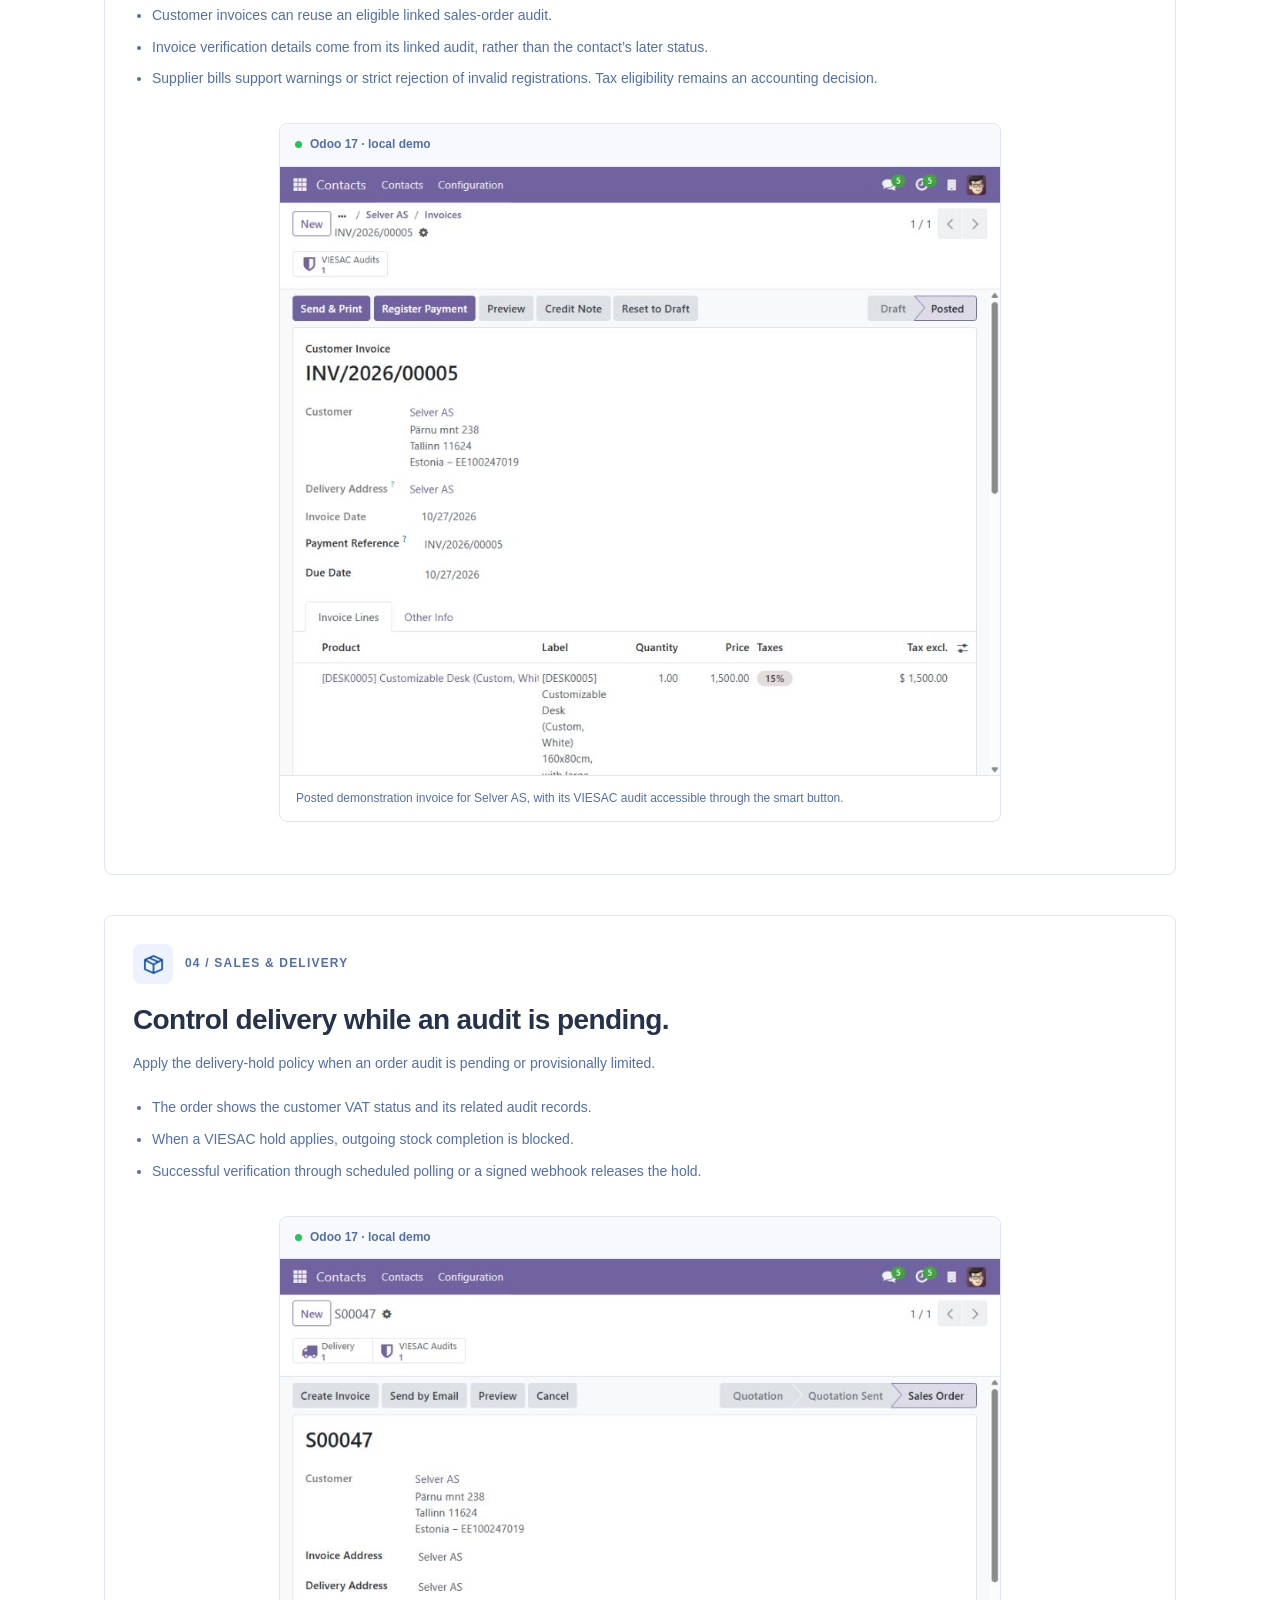
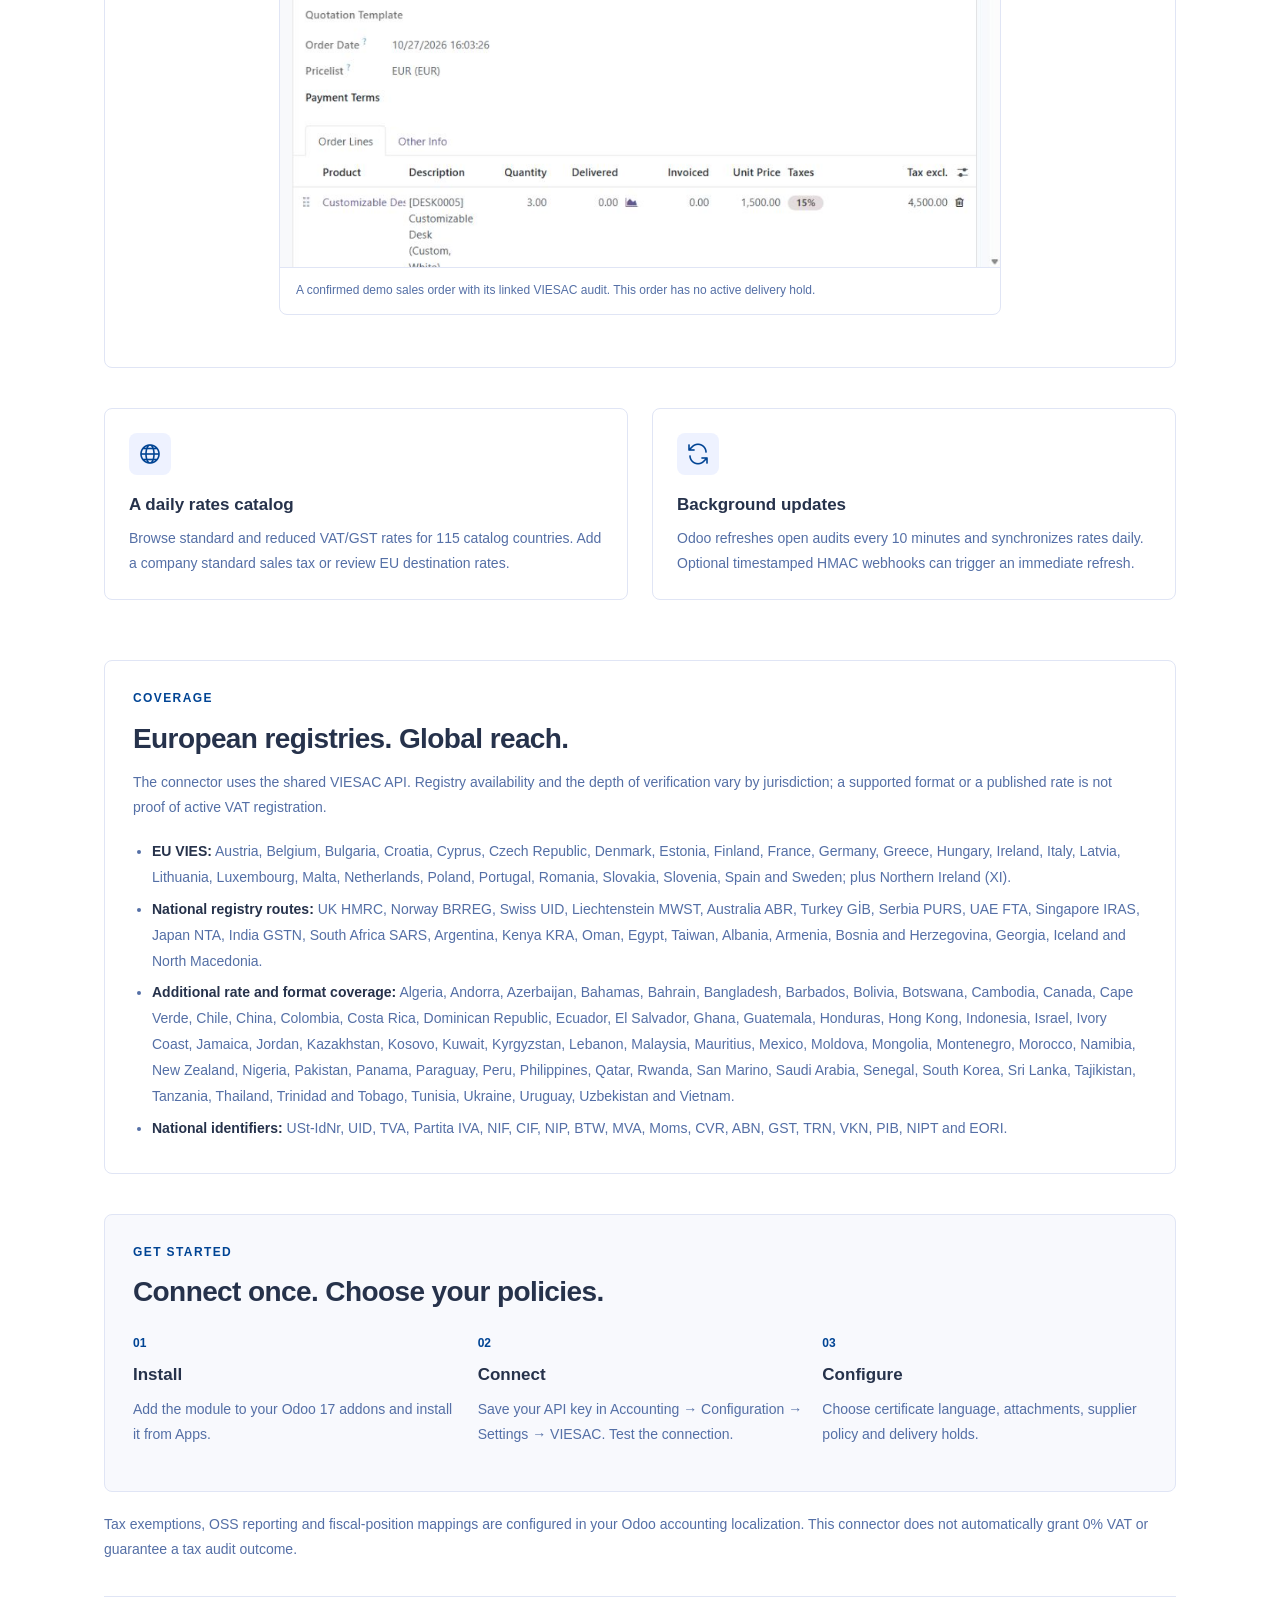
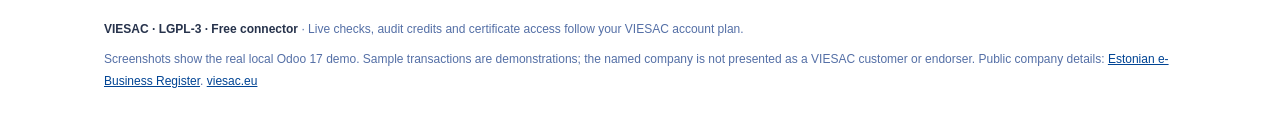
==== commit 57840056: "Refresh app descriptions, retain covers and verify Odoo compatibility" ====
--- a/viesac_vat_compliance/static/description/index.html
+++ b/viesac_vat_compliance/static/description/index.html
@@ -1,9 +1,9 @@
 <!DOCTYPE html>
-<html lang="en"><head><meta charset="utf-8"><meta name="viewport" content="width=device-width,initial-scale=1"><title>VIESAC VAT, GST &amp; EORI for Odoo 16</title></head>
+<html lang="en"><head><meta charset="utf-8"><meta name="viewport" content="width=device-width,initial-scale=1"><title>VIESAC VAT, GST &amp; EORI for Odoo 17</title></head>
 <body style="margin:0;background:#FFFFFF;">
 <div style="max-width:1120px;margin:0 auto;padding:24px;font-family:Arial,Helvetica,sans-serif;color:#26324B;font-size:14px;line-height:1.6;box-sizing:border-box;">
 <header style="display:flex;align-items:center;justify-content:space-between;gap:18px;flex-wrap:wrap;padding:8px 0 24px;border-bottom:1px solid #E0E5F5;"><a href="https://viesac.eu" style="text-decoration:none;"><img src="viesac-brand.png" width="190" alt="VIESAC" style="display:block;width:190px;max-width:100%;height:auto;border:0;"></a></header>
 <section style="padding:42px 0 34px;"><p style="margin:0 0 12px;color:#004494;font-size:12px;font-weight:700;letter-spacing:1.4px;text-transform:uppercase;">VAT / GST / EORI · Back-office connector</p><h1 style="margin:0 0 20px;max-width:870px;color:#26324B;font-size:clamp(30px,5vw,46px);line-height:1.14;font-weight:700;letter-spacing:-1.4px;">EU VIES, VAT &amp; EORI.<br><span style="color:#004494;">One audit trail in Odoo.</span></h1><p style="max-width:760px;margin:0 0 24px;font-size:16px;line-height:1.8;color:#546FA6;">Check customer and supplier tax registrations, link audits to your documents, and keep available verification evidence in the same workflow.</p><div style="display:flex;flex-wrap:wrap;gap:8px;"><span style="display:inline-block;padding:7px 11px;border:1px solid #E0E5F5;border-radius:4px;font-size:12px;line-height:1.3;font-weight:600;color:#004494;background:#FFFFFF;">EU &amp; global checks</span><span style="display:inline-block;padding:7px 11px;border:1px solid #E0E5F5;border-radius:4px;font-size:12px;line-height:1.3;font-weight:600;color:#004494;background:#FFFFFF;">PDF + XML evidence</span><span style="display:inline-block;padding:7px 11px;border:1px solid #E0E5F5;border-radius:4px;font-size:12px;line-height:1.3;font-weight:600;color:#004494;background:#FFFFFF;">23 certificate locales</span><span style="display:inline-block;padding:7px 11px;border:1px solid #E0E5F5;border-radius:4px;font-size:12px;line-height:1.3;font-weight:600;color:#004494;background:#FFFFFF;">115-country rates catalog</span></div></section>
-<div style="display:flex;flex-wrap:wrap;margin:0 -12px 32px;"><div style="flex:1 1 230px;margin:0 12px 24px;padding:24px;border:1px solid #E0E5F5;border-radius:8px;background:#FFFFFF;box-sizing:border-box;"><div style="display:flex;align-items:center;justify-content:center;width:42px;height:42px;margin-bottom:18px;border-radius:8px;background:#EEF2FF;"><img src="icons/contacts.png" width="24" height="24" alt="" style="display:block;width:24px;height:24px;border:0;"></div><h3 style="margin:0 0 10px;font-size:17px;line-height:1.4;color:#26324B;font-weight:700;">Check the registration</h3><p style="margin:0;font-size:14px;line-height:1.75;color:#546FA6;">VAT/GST and EORI verification from the partner card. Offline format checks remain explicitly unverified.</p></div><div style="flex:1 1 230px;margin:0 12px 24px;padding:24px;border:1px solid #E0E5F5;border-radius:8px;background:#FFFFFF;box-sizing:border-box;"><div style="display:flex;align-items:center;justify-content:center;width:42px;height:42px;margin-bottom:18px;border-radius:8px;background:#EEF2FF;"><img src="icons/shield.png" width="24" height="24" alt="" style="display:block;width:24px;height:24px;border:0;"></div><h3 style="margin:0 0 10px;font-size:17px;line-height:1.4;color:#26324B;font-weight:700;">Record the audit</h3><p style="margin:0;font-size:14px;line-height:1.75;color:#546FA6;">Create VAT, EORI or combined audits linked to contacts, orders and invoices.</p></div><div style="flex:1 1 230px;margin:0 12px 24px;padding:24px;border:1px solid #E0E5F5;border-radius:8px;background:#FFFFFF;box-sizing:border-box;"><div style="display:flex;align-items:center;justify-content:center;width:42px;height:42px;margin-bottom:18px;border-radius:8px;background:#EEF2FF;"><img src="icons/file.png" width="24" height="24" alt="" style="display:block;width:24px;height:24px;border:0;"></div><h3 style="margin:0 0 10px;font-size:17px;line-height:1.4;color:#26324B;font-weight:700;">Keep the evidence</h3><p style="margin:0;font-size:14px;line-height:1.75;color:#546FA6;">Archive available PDF certificates and SHA-256 XML evidence beside the relevant business document.</p></div></div><p style="margin:0 0 12px;color:#004494;font-size:12px;font-weight:700;letter-spacing:1.4px;text-transform:uppercase;">Inside the module</p><h2 style="margin:0 0 14px;color:#26324B;font-size:28px;line-height:1.25;font-weight:700;letter-spacing:-.6px;">Your workflow, with verification built in.</h2><p style="margin:0 0 16px;font-size:14px;line-height:1.8;color:#546FA6;">Actual screens from the local demo, including a completed European company card and existing registry audit records.</p><section style="margin-top:20px;margin-bottom:40px;padding:28px;border:1px solid #E0E5F5;border-radius:8px;background:#FFFFFF;"><div style="display:flex;align-items:center;gap:12px;margin-bottom:18px;"><div style="display:flex;align-items:center;justify-content:center;width:40px;height:40px;border-radius:8px;background:#EEF2FF;"><img src="icons/contacts.png" width="23" height="23" alt="" style="display:block;width:23px;height:23px;border:0;"></div><span style="font-size:12px;letter-spacing:1.2px;font-weight:700;color:#546FA6;">01 / CONTACTS</span></div><h2 style="margin:0 0 14px;color:#26324B;font-size:28px;line-height:1.25;font-weight:700;letter-spacing:-.6px;">Know who you are trading with.</h2><p style="margin:0 0 16px;font-size:14px;line-height:1.8;color:#546FA6;">Keep company details, Tax ID and verification status together on the Odoo contact card.</p><ul style="margin:0;padding-left:19px;color:#546FA6;font-size:14px;line-height:1.85;"><li style="padding:3px 0;"><strong style="color:#26324B;">One-click VAT and EORI checks</strong> using your configured VIESAC account.</li><li style="padding:3px 0;"><strong style="color:#26324B;">Clear status badges</strong> distinguish confirmed, invalid, pending and unverified results.</li><li style="padding:3px 0;"><strong style="color:#26324B;">Registry details</strong> include the audit reference and a consultation number when the authority returns one.</li></ul><figure style="max-width:720px;margin:28px auto 24px;padding:0;border:1px solid #E0E5F5;border-radius:8px;background:#FFFFFF;overflow:hidden;"><div style="display:flex;align-items:center;gap:8px;padding:11px 15px;background:#F8F9FD;border-bottom:1px solid #E0E5F5;"><span style="display:inline-block;width:7px;height:7px;border-radius:50%;background:#22C55E;"></span><span style="font-size:12px;font-weight:600;color:#546FA6;">Odoo 17 · local demo</span></div><img src="screenshot_customers.jpg" alt="Know who you are trading with." style="display:block;width:100%;max-width:720px;height:auto;border:0;"><figcaption style="padding:13px 16px;font-size:12px;line-height:1.6;color:#546FA6;border-top:1px solid #E0E5F5;">Completed Selver AS company card in the local demo. The VAT status and audit count are live module fields.</figcaption></figure></section><section style="margin-top:20px;margin-bottom:40px;padding:28px;border:1px solid #E0E5F5;border-radius:8px;background:#FFFFFF;"><div style="display:flex;align-items:center;gap:12px;margin-bottom:18px;"><div style="display:flex;align-items:center;justify-content:center;width:40px;height:40px;border-radius:8px;background:#EEF2FF;"><img src="icons/shield.png" width="23" height="23" alt="" style="display:block;width:23px;height:23px;border:0;"></div><span style="font-size:12px;letter-spacing:1.2px;font-weight:700;color:#546FA6;">02 / AUDIT ARCHIVE</span></div><h2 style="margin:0 0 14px;color:#26324B;font-size:28px;line-height:1.25;font-weight:700;letter-spacing:-.6px;">Keep the result and its evidence together.</h2><p style="margin:0 0 16px;font-size:14px;line-height:1.8;color:#546FA6;">Open the audit behind a transaction without leaving Odoo.</p><ul style="margin:0;padding-left:19px;color:#546FA6;font-size:14px;line-height:1.85;"><li style="padding:3px 0;">View the checked identifier, source, timestamp and authority consultation number.</li><li style="padding:3px 0;">Open available PDF certificates and XML evidence from the audit record. Certificate PDFs support 23 VIESAC API locales.</li><li style="padding:3px 0;">Audit access follows allowed companies. SHA-256 evidence hashes are not digital signatures.</li></ul><figure style="max-width:720px;margin:28px auto 24px;padding:0;border:1px solid #E0E5F5;border-radius:8px;background:#FFFFFF;overflow:hidden;"><div style="display:flex;align-items:center;gap:8px;padding:11px 15px;background:#F8F9FD;border-bottom:1px solid #E0E5F5;"><span style="display:inline-block;width:7px;height:7px;border-radius:50%;background:#22C55E;"></span><span style="font-size:12px;font-weight:600;color:#546FA6;">Odoo 17 · local demo</span></div><img src="screenshot_audit.jpg" alt="Keep the result and its evidence together." style="display:block;width:100%;max-width:720px;height:auto;border:0;"><figcaption style="padding:13px 16px;font-size:12px;line-height:1.6;color:#546FA6;border-top:1px solid #E0E5F5;">An existing VAT audit from the demo database. The files and consultation number shown here were returned for this audit.</figcaption></figure></section><section style="margin-top:20px;margin-bottom:40px;padding:28px;border:1px solid #E0E5F5;border-radius:8px;background:#FFFFFF;"><div style="display:flex;align-items:center;gap:12px;margin-bottom:18px;"><div style="display:flex;align-items:center;justify-content:center;width:40px;height:40px;border-radius:8px;background:#EEF2FF;"><img src="icons/invoice.png" width="23" height="23" alt="" style="display:block;width:23px;height:23px;border:0;"></div><span style="font-size:12px;letter-spacing:1.2px;font-weight:700;color:#546FA6;">03 / INVOICES</span></div><h2 style="margin:0 0 14px;color:#26324B;font-size:28px;line-height:1.25;font-weight:700;letter-spacing:-.6px;">Give every invoice its own audit context.</h2><p style="margin:0 0 16px;font-size:14px;line-height:1.8;color:#546FA6;">Keep audit records and available certificates linked to the accounting document.</p><ul style="margin:0;padding-left:19px;color:#546FA6;font-size:14px;line-height:1.85;"><li style="padding:3px 0;">Customer invoices can reuse an eligible linked sales-order audit.</li><li style="padding:3px 0;">Invoice verification details come from its linked audit, rather than the contact’s later status.</li><li style="padding:3px 0;">Supplier bills support warnings or strict rejection of invalid registrations. Tax eligibility remains an accounting decision.</li></ul><figure style="max-width:720px;margin:28px auto 24px;padding:0;border:1px solid #E0E5F5;border-radius:8px;background:#FFFFFF;overflow:hidden;"><div style="display:flex;align-items:center;gap:8px;padding:11px 15px;background:#F8F9FD;border-bottom:1px solid #E0E5F5;"><span style="display:inline-block;width:7px;height:7px;border-radius:50%;background:#22C55E;"></span><span style="font-size:12px;font-weight:600;color:#546FA6;">Odoo 17 · local demo</span></div><img src="screenshot_invoices.jpg" alt="Give every invoice its own audit context." style="display:block;width:100%;max-width:720px;height:auto;border:0;"><figcaption style="padding:13px 16px;font-size:12px;line-height:1.6;color:#546FA6;border-top:1px solid #E0E5F5;">Posted demonstration invoice for Selver AS, with its VIESAC audit accessible through the smart button.</figcaption></figure></section><section style="margin-top:20px;margin-bottom:40px;padding:28px;border:1px solid #E0E5F5;border-radius:8px;background:#FFFFFF;"><div style="display:flex;align-items:center;gap:12px;margin-bottom:18px;"><div style="display:flex;align-items:center;justify-content:center;width:40px;height:40px;border-radius:8px;background:#EEF2FF;"><img src="icons/order.png" width="23" height="23" alt="" style="display:block;width:23px;height:23px;border:0;"></div><span style="font-size:12px;letter-spacing:1.2px;font-weight:700;color:#546FA6;">04 / SALES &amp; DELIVERY</span></div><h2 style="margin:0 0 14px;color:#26324B;font-size:28px;line-height:1.25;font-weight:700;letter-spacing:-.6px;">Control delivery while an audit is pending.</h2><p style="margin:0 0 16px;font-size:14px;line-height:1.8;color:#546FA6;">Apply the delivery-hold policy when an order audit is pending or provisionally limited.</p><ul style="margin:0;padding-left:19px;color:#546FA6;font-size:14px;line-height:1.85;"><li style="padding:3px 0;">The order shows the customer VAT status and its related audit records.</li><li style="padding:3px 0;">When a VIESAC hold applies, outgoing stock completion is blocked.</li><li style="padding:3px 0;">Successful verification through scheduled polling or a signed webhook releases the hold.</li></ul><figure style="max-width:720px;margin:28px auto 24px;padding:0;border:1px solid #E0E5F5;border-radius:8px;background:#FFFFFF;overflow:hidden;"><div style="display:flex;align-items:center;gap:8px;padding:11px 15px;background:#F8F9FD;border-bottom:1px solid #E0E5F5;"><span style="display:inline-block;width:7px;height:7px;border-radius:50%;background:#22C55E;"></span><span style="font-size:12px;font-weight:600;color:#546FA6;">Odoo 17 · local demo</span></div><img src="screenshot_orders.jpg" alt="Control delivery while an audit is pending." style="display:block;width:100%;max-width:720px;height:auto;border:0;"><figcaption style="padding:13px 16px;font-size:12px;line-height:1.6;color:#546FA6;border-top:1px solid #E0E5F5;">A confirmed demo sales order with its linked VIESAC audit. This order has no active delivery hold.</figcaption></figure></section><section style="margin:32px 0;"><div style="display:flex;flex-wrap:wrap;margin-left:-12px;margin-right:-12px;"><div style="flex:1 1 230px;margin:0 12px 24px;padding:24px;border:1px solid #E0E5F5;border-radius:8px;background:#FFFFFF;box-sizing:border-box;"><div style="display:flex;align-items:center;justify-content:center;width:42px;height:42px;margin-bottom:18px;border-radius:8px;background:#EEF2FF;"><img src="icons/globe.png" width="24" height="24" alt="" style="display:block;width:24px;height:24px;border:0;"></div><h3 style="margin:0 0 10px;font-size:17px;line-height:1.4;color:#26324B;font-weight:700;">A daily rates catalog</h3><p style="margin:0;font-size:14px;line-height:1.75;color:#546FA6;">Browse standard and reduced VAT/GST rates for 115 catalog countries. Add a company standard sales tax or review EU destination rates.</p></div><div style="flex:1 1 230px;margin:0 12px 24px;padding:24px;border:1px solid #E0E5F5;border-radius:8px;background:#FFFFFF;box-sizing:border-box;"><div style="display:flex;align-items:center;justify-content:center;width:42px;height:42px;margin-bottom:18px;border-radius:8px;background:#EEF2FF;"><img src="icons/sync.png" width="24" height="24" alt="" style="display:block;width:24px;height:24px;border:0;"></div><h3 style="margin:0 0 10px;font-size:17px;line-height:1.4;color:#26324B;font-weight:700;">Background updates</h3><p style="margin:0;font-size:14px;line-height:1.75;color:#546FA6;">Odoo refreshes open audits every 10 minutes and synchronizes rates daily. Optional timestamped HMAC webhooks can trigger an immediate refresh.</p></div></div></section><section style="margin-top:36px;margin-bottom:40px;padding:28px;border:1px solid #E0E5F5;border-radius:8px;"><p style="margin:0 0 12px;color:#004494;font-size:12px;font-weight:700;letter-spacing:1.4px;text-transform:uppercase;">Coverage</p><h2 style="margin:0 0 14px;color:#26324B;font-size:28px;line-height:1.25;font-weight:700;letter-spacing:-.6px;">European registries. Global reach.</h2><p style="margin:0 0 16px;font-size:14px;line-height:1.8;color:#546FA6;">The connector uses the shared VIESAC API. Registry availability and the depth of verification vary by jurisdiction; a supported format or a published rate is not proof of active VAT registration.</p><ul style="margin:0;padding-left:19px;color:#546FA6;font-size:14px;line-height:1.85;"><li style="padding:3px 0;"><strong style="color:#26324B;">EU VIES:</strong> Austria, Belgium, Bulgaria, Croatia, Cyprus, Czech Republic, Denmark, Estonia, Finland, France, Germany, Greece, Hungary, Ireland, Italy, Latvia, Lithuania, Luxembourg, Malta, Netherlands, Poland, Portugal, Romania, Slovakia, Slovenia, Spain and Sweden; plus Northern Ireland (XI).</li><li style="padding:3px 0;"><strong style="color:#26324B;">National registry routes:</strong> UK HMRC, Norway BRREG, Swiss UID, Liechtenstein MWST, Australia ABR, Turkey GİB, Serbia PURS, UAE FTA, Singapore IRAS, Japan NTA, India GSTN, South Africa SARS, Argentina, Kenya KRA, Oman, Egypt, Taiwan, Albania, Armenia, Bosnia and Herzegovina, Georgia, Iceland and North Macedonia.</li><li style="padding:3px 0;"><strong style="color:#26324B;">Additional rate and format coverage:</strong> Algeria, Andorra, Azerbaijan, Bahamas, Bahrain, Bangladesh, Barbados, Bolivia, Botswana, Cambodia, Canada, Cape Verde, Chile, China, Colombia, Costa Rica, Dominican Republic, Ecuador, El Salvador, Ghana, Guatemala, Honduras, Hong Kong, Indonesia, Israel, Ivory Coast, Jamaica, Jordan, Kazakhstan, Kosovo, Kuwait, Kyrgyzstan, Lebanon, Malaysia, Mauritius, Mexico, Moldova, Mongolia, Montenegro, Morocco, Namibia, New Zealand, Nigeria, Pakistan, Panama, Paraguay, Peru, Philippines, Qatar, Rwanda, San Marino, Saudi Arabia, Senegal, South Korea, Sri Lanka, Tajikistan, Tanzania, Thailand, Trinidad and Tobago, Tunisia, Ukraine, Uruguay, Uzbekistan and Vietnam.</li><li style="padding:3px 0;"><strong style="color:#26324B;">National identifiers:</strong> USt-IdNr, UID, TVA, Partita IVA, NIF, CIF, NIP, BTW, MVA, Moms, CVR, ABN, GST, TRN, VKN, PIB, NIPT and EORI.</li></ul></section><section style="padding:28px;border:1px solid #E0E5F5;border-radius:8px;background:#F8F9FD;"><p style="margin:0 0 12px;color:#004494;font-size:12px;font-weight:700;letter-spacing:1.4px;text-transform:uppercase;">Get started</p><h2 style="margin:0 0 14px;color:#26324B;font-size:28px;line-height:1.25;font-weight:700;letter-spacing:-.6px;">Connect once. Choose your policies.</h2><div style="display:flex;flex-wrap:wrap;gap:20px;margin-top:22px;"><div style="flex:1 1 220px;"><span style="font-size:12px;font-weight:700;color:#004494;">01</span><h3 style="margin:8px 0;font-size:17px;color:#26324B;">Install</h3><p style="margin:0 0 16px;font-size:14px;line-height:1.8;color:#546FA6;">Add the module to your Odoo 16 addons and install it from Apps.</p></div><div style="flex:1 1 220px;"><span style="font-size:12px;font-weight:700;color:#004494;">02</span><h3 style="margin:8px 0;font-size:17px;color:#26324B;">Connect</h3><p style="margin:0 0 16px;font-size:14px;line-height:1.8;color:#546FA6;">Save your API key in Accounting → Configuration → Settings → VIESAC. Test the connection.</p></div><div style="flex:1 1 220px;"><span style="font-size:12px;font-weight:700;color:#004494;">03</span><h3 style="margin:8px 0;font-size:17px;color:#26324B;">Configure</h3><p style="margin:0 0 16px;font-size:14px;line-height:1.8;color:#546FA6;">Choose certificate language, attachments, supplier policy and delivery holds.</p></div></div></section><aside style="padding:20px 0 0;"><p style="margin:0 0 16px;font-size:14px;line-height:1.8;color:#546FA6;">Tax exemptions, OSS reporting and fiscal-position mappings are configured in your Odoo accounting localization. This connector does not automatically grant 0% VAT or guarantee a tax audit outcome.</p></aside>
+<div style="display:flex;flex-wrap:wrap;margin:0 -12px 32px;"><div style="flex:1 1 230px;margin:0 12px 24px;padding:24px;border:1px solid #E0E5F5;border-radius:8px;background:#FFFFFF;box-sizing:border-box;"><div style="display:flex;align-items:center;justify-content:center;width:42px;height:42px;margin-bottom:18px;border-radius:8px;background:#EEF2FF;"><img src="icons/contacts.png" width="24" height="24" alt="" style="display:block;width:24px;height:24px;border:0;"></div><h3 style="margin:0 0 10px;font-size:17px;line-height:1.4;color:#26324B;font-weight:700;">Check the registration</h3><p style="margin:0;font-size:14px;line-height:1.75;color:#546FA6;">VAT/GST and EORI verification from the partner card. Offline format checks remain explicitly unverified.</p></div><div style="flex:1 1 230px;margin:0 12px 24px;padding:24px;border:1px solid #E0E5F5;border-radius:8px;background:#FFFFFF;box-sizing:border-box;"><div style="display:flex;align-items:center;justify-content:center;width:42px;height:42px;margin-bottom:18px;border-radius:8px;background:#EEF2FF;"><img src="icons/shield.png" width="24" height="24" alt="" style="display:block;width:24px;height:24px;border:0;"></div><h3 style="margin:0 0 10px;font-size:17px;line-height:1.4;color:#26324B;font-weight:700;">Record the audit</h3><p style="margin:0;font-size:14px;line-height:1.75;color:#546FA6;">Create VAT, EORI or combined audits linked to contacts, orders and invoices.</p></div><div style="flex:1 1 230px;margin:0 12px 24px;padding:24px;border:1px solid #E0E5F5;border-radius:8px;background:#FFFFFF;box-sizing:border-box;"><div style="display:flex;align-items:center;justify-content:center;width:42px;height:42px;margin-bottom:18px;border-radius:8px;background:#EEF2FF;"><img src="icons/file.png" width="24" height="24" alt="" style="display:block;width:24px;height:24px;border:0;"></div><h3 style="margin:0 0 10px;font-size:17px;line-height:1.4;color:#26324B;font-weight:700;">Keep the evidence</h3><p style="margin:0;font-size:14px;line-height:1.75;color:#546FA6;">Archive available PDF certificates and SHA-256 XML evidence beside the relevant business document.</p></div></div><p style="margin:0 0 12px;color:#004494;font-size:12px;font-weight:700;letter-spacing:1.4px;text-transform:uppercase;">Inside the module</p><h2 style="margin:0 0 14px;color:#26324B;font-size:28px;line-height:1.25;font-weight:700;letter-spacing:-.6px;">Your workflow, with verification built in.</h2><p style="margin:0 0 16px;font-size:14px;line-height:1.8;color:#546FA6;">Actual screens from the local demo, including a completed European company card and existing registry audit records.</p><section style="margin-top:20px;margin-bottom:40px;padding:28px;border:1px solid #E0E5F5;border-radius:8px;background:#FFFFFF;"><div style="display:flex;align-items:center;gap:12px;margin-bottom:18px;"><div style="display:flex;align-items:center;justify-content:center;width:40px;height:40px;border-radius:8px;background:#EEF2FF;"><img src="icons/contacts.png" width="23" height="23" alt="" style="display:block;width:23px;height:23px;border:0;"></div><span style="font-size:12px;letter-spacing:1.2px;font-weight:700;color:#546FA6;">01 / CONTACTS</span></div><h2 style="margin:0 0 14px;color:#26324B;font-size:28px;line-height:1.25;font-weight:700;letter-spacing:-.6px;">Know who you are trading with.</h2><p style="margin:0 0 16px;font-size:14px;line-height:1.8;color:#546FA6;">Keep company details, Tax ID and verification status together on the Odoo contact card.</p><ul style="margin:0;padding-left:19px;color:#546FA6;font-size:14px;line-height:1.85;"><li style="padding:3px 0;"><strong style="color:#26324B;">One-click VAT and EORI checks</strong> using your configured VIESAC account.</li><li style="padding:3px 0;"><strong style="color:#26324B;">Clear status badges</strong> distinguish confirmed, invalid, pending and unverified results.</li><li style="padding:3px 0;"><strong style="color:#26324B;">Registry details</strong> include the audit reference and a consultation number when the authority returns one.</li></ul><figure style="max-width:720px;margin:28px auto 24px;padding:0;border:1px solid #E0E5F5;border-radius:8px;background:#FFFFFF;overflow:hidden;"><div style="display:flex;align-items:center;gap:8px;padding:11px 15px;background:#F8F9FD;border-bottom:1px solid #E0E5F5;"><span style="display:inline-block;width:7px;height:7px;border-radius:50%;background:#22C55E;"></span><span style="font-size:12px;font-weight:600;color:#546FA6;">Odoo 17 · local demo</span></div><img src="screenshot_customers.jpg" alt="Know who you are trading with." style="display:block;width:100%;max-width:720px;height:auto;border:0;"><figcaption style="padding:13px 16px;font-size:12px;line-height:1.6;color:#546FA6;border-top:1px solid #E0E5F5;">Completed Selver AS company card in the local demo. The VAT status and audit count are live module fields.</figcaption></figure></section><section style="margin-top:20px;margin-bottom:40px;padding:28px;border:1px solid #E0E5F5;border-radius:8px;background:#FFFFFF;"><div style="display:flex;align-items:center;gap:12px;margin-bottom:18px;"><div style="display:flex;align-items:center;justify-content:center;width:40px;height:40px;border-radius:8px;background:#EEF2FF;"><img src="icons/shield.png" width="23" height="23" alt="" style="display:block;width:23px;height:23px;border:0;"></div><span style="font-size:12px;letter-spacing:1.2px;font-weight:700;color:#546FA6;">02 / AUDIT ARCHIVE</span></div><h2 style="margin:0 0 14px;color:#26324B;font-size:28px;line-height:1.25;font-weight:700;letter-spacing:-.6px;">Keep the result and its evidence together.</h2><p style="margin:0 0 16px;font-size:14px;line-height:1.8;color:#546FA6;">Open the audit behind a transaction without leaving Odoo.</p><ul style="margin:0;padding-left:19px;color:#546FA6;font-size:14px;line-height:1.85;"><li style="padding:3px 0;">View the checked identifier, source, timestamp and authority consultation number.</li><li style="padding:3px 0;">Open available PDF certificates and XML evidence from the audit record. Certificate PDFs support 23 VIESAC API locales.</li><li style="padding:3px 0;">Audit access follows allowed companies. SHA-256 evidence hashes are not digital signatures.</li></ul><figure style="max-width:720px;margin:28px auto 24px;padding:0;border:1px solid #E0E5F5;border-radius:8px;background:#FFFFFF;overflow:hidden;"><div style="display:flex;align-items:center;gap:8px;padding:11px 15px;background:#F8F9FD;border-bottom:1px solid #E0E5F5;"><span style="display:inline-block;width:7px;height:7px;border-radius:50%;background:#22C55E;"></span><span style="font-size:12px;font-weight:600;color:#546FA6;">Odoo 17 · local demo</span></div><img src="screenshot_audit.jpg" alt="Keep the result and its evidence together." style="display:block;width:100%;max-width:720px;height:auto;border:0;"><figcaption style="padding:13px 16px;font-size:12px;line-height:1.6;color:#546FA6;border-top:1px solid #E0E5F5;">An existing VAT audit from the demo database. The files and consultation number shown here were returned for this audit.</figcaption></figure></section><section style="margin-top:20px;margin-bottom:40px;padding:28px;border:1px solid #E0E5F5;border-radius:8px;background:#FFFFFF;"><div style="display:flex;align-items:center;gap:12px;margin-bottom:18px;"><div style="display:flex;align-items:center;justify-content:center;width:40px;height:40px;border-radius:8px;background:#EEF2FF;"><img src="icons/invoice.png" width="23" height="23" alt="" style="display:block;width:23px;height:23px;border:0;"></div><span style="font-size:12px;letter-spacing:1.2px;font-weight:700;color:#546FA6;">03 / INVOICES</span></div><h2 style="margin:0 0 14px;color:#26324B;font-size:28px;line-height:1.25;font-weight:700;letter-spacing:-.6px;">Give every invoice its own audit context.</h2><p style="margin:0 0 16px;font-size:14px;line-height:1.8;color:#546FA6;">Keep audit records and available certificates linked to the accounting document.</p><ul style="margin:0;padding-left:19px;color:#546FA6;font-size:14px;line-height:1.85;"><li style="padding:3px 0;">Customer invoices can reuse an eligible linked sales-order audit.</li><li style="padding:3px 0;">Invoice verification details come from its linked audit, rather than the contact’s later status.</li><li style="padding:3px 0;">Supplier bills support warnings or strict rejection of invalid registrations. Tax eligibility remains an accounting decision.</li></ul><figure style="max-width:720px;margin:28px auto 24px;padding:0;border:1px solid #E0E5F5;border-radius:8px;background:#FFFFFF;overflow:hidden;"><div style="display:flex;align-items:center;gap:8px;padding:11px 15px;background:#F8F9FD;border-bottom:1px solid #E0E5F5;"><span style="display:inline-block;width:7px;height:7px;border-radius:50%;background:#22C55E;"></span><span style="font-size:12px;font-weight:600;color:#546FA6;">Odoo 17 · local demo</span></div><img src="screenshot_invoices.jpg" alt="Give every invoice its own audit context." style="display:block;width:100%;max-width:720px;height:auto;border:0;"><figcaption style="padding:13px 16px;font-size:12px;line-height:1.6;color:#546FA6;border-top:1px solid #E0E5F5;">Posted demonstration invoice for Selver AS, with its VIESAC audit accessible through the smart button.</figcaption></figure></section><section style="margin-top:20px;margin-bottom:40px;padding:28px;border:1px solid #E0E5F5;border-radius:8px;background:#FFFFFF;"><div style="display:flex;align-items:center;gap:12px;margin-bottom:18px;"><div style="display:flex;align-items:center;justify-content:center;width:40px;height:40px;border-radius:8px;background:#EEF2FF;"><img src="icons/order.png" width="23" height="23" alt="" style="display:block;width:23px;height:23px;border:0;"></div><span style="font-size:12px;letter-spacing:1.2px;font-weight:700;color:#546FA6;">04 / SALES &amp; DELIVERY</span></div><h2 style="margin:0 0 14px;color:#26324B;font-size:28px;line-height:1.25;font-weight:700;letter-spacing:-.6px;">Control delivery while an audit is pending.</h2><p style="margin:0 0 16px;font-size:14px;line-height:1.8;color:#546FA6;">Apply the delivery-hold policy when an order audit is pending or provisionally limited.</p><ul style="margin:0;padding-left:19px;color:#546FA6;font-size:14px;line-height:1.85;"><li style="padding:3px 0;">The order shows the customer VAT status and its related audit records.</li><li style="padding:3px 0;">When a VIESAC hold applies, outgoing stock completion is blocked.</li><li style="padding:3px 0;">Successful verification through scheduled polling or a signed webhook releases the hold.</li></ul><figure style="max-width:720px;margin:28px auto 24px;padding:0;border:1px solid #E0E5F5;border-radius:8px;background:#FFFFFF;overflow:hidden;"><div style="display:flex;align-items:center;gap:8px;padding:11px 15px;background:#F8F9FD;border-bottom:1px solid #E0E5F5;"><span style="display:inline-block;width:7px;height:7px;border-radius:50%;background:#22C55E;"></span><span style="font-size:12px;font-weight:600;color:#546FA6;">Odoo 17 · local demo</span></div><img src="screenshot_orders.jpg" alt="Control delivery while an audit is pending." style="display:block;width:100%;max-width:720px;height:auto;border:0;"><figcaption style="padding:13px 16px;font-size:12px;line-height:1.6;color:#546FA6;border-top:1px solid #E0E5F5;">A confirmed demo sales order with its linked VIESAC audit. This order has no active delivery hold.</figcaption></figure></section><section style="margin:32px 0;"><div style="display:flex;flex-wrap:wrap;margin-left:-12px;margin-right:-12px;"><div style="flex:1 1 230px;margin:0 12px 24px;padding:24px;border:1px solid #E0E5F5;border-radius:8px;background:#FFFFFF;box-sizing:border-box;"><div style="display:flex;align-items:center;justify-content:center;width:42px;height:42px;margin-bottom:18px;border-radius:8px;background:#EEF2FF;"><img src="icons/globe.png" width="24" height="24" alt="" style="display:block;width:24px;height:24px;border:0;"></div><h3 style="margin:0 0 10px;font-size:17px;line-height:1.4;color:#26324B;font-weight:700;">A daily rates catalog</h3><p style="margin:0;font-size:14px;line-height:1.75;color:#546FA6;">Browse standard and reduced VAT/GST rates for 115 catalog countries. Add a company standard sales tax or review EU destination rates.</p></div><div style="flex:1 1 230px;margin:0 12px 24px;padding:24px;border:1px solid #E0E5F5;border-radius:8px;background:#FFFFFF;box-sizing:border-box;"><div style="display:flex;align-items:center;justify-content:center;width:42px;height:42px;margin-bottom:18px;border-radius:8px;background:#EEF2FF;"><img src="icons/sync.png" width="24" height="24" alt="" style="display:block;width:24px;height:24px;border:0;"></div><h3 style="margin:0 0 10px;font-size:17px;line-height:1.4;color:#26324B;font-weight:700;">Background updates</h3><p style="margin:0;font-size:14px;line-height:1.75;color:#546FA6;">Odoo refreshes open audits every 10 minutes and synchronizes rates daily. Optional timestamped HMAC webhooks can trigger an immediate refresh.</p></div></div></section><section style="margin-top:36px;margin-bottom:40px;padding:28px;border:1px solid #E0E5F5;border-radius:8px;"><p style="margin:0 0 12px;color:#004494;font-size:12px;font-weight:700;letter-spacing:1.4px;text-transform:uppercase;">Coverage</p><h2 style="margin:0 0 14px;color:#26324B;font-size:28px;line-height:1.25;font-weight:700;letter-spacing:-.6px;">European registries. Global reach.</h2><p style="margin:0 0 16px;font-size:14px;line-height:1.8;color:#546FA6;">The connector uses the shared VIESAC API. Registry availability and the depth of verification vary by jurisdiction; a supported format or a published rate is not proof of active VAT registration.</p><ul style="margin:0;padding-left:19px;color:#546FA6;font-size:14px;line-height:1.85;"><li style="padding:3px 0;"><strong style="color:#26324B;">EU VIES:</strong> Austria, Belgium, Bulgaria, Croatia, Cyprus, Czech Republic, Denmark, Estonia, Finland, France, Germany, Greece, Hungary, Ireland, Italy, Latvia, Lithuania, Luxembourg, Malta, Netherlands, Poland, Portugal, Romania, Slovakia, Slovenia, Spain and Sweden; plus Northern Ireland (XI).</li><li style="padding:3px 0;"><strong style="color:#26324B;">National registry routes:</strong> UK HMRC, Norway BRREG, Swiss UID, Liechtenstein MWST, Australia ABR, Turkey GİB, Serbia PURS, UAE FTA, Singapore IRAS, Japan NTA, India GSTN, South Africa SARS, Argentina, Kenya KRA, Oman, Egypt, Taiwan, Albania, Armenia, Bosnia and Herzegovina, Georgia, Iceland and North Macedonia.</li><li style="padding:3px 0;"><strong style="color:#26324B;">Additional rate and format coverage:</strong> Algeria, Andorra, Azerbaijan, Bahamas, Bahrain, Bangladesh, Barbados, Bolivia, Botswana, Cambodia, Canada, Cape Verde, Chile, China, Colombia, Costa Rica, Dominican Republic, Ecuador, El Salvador, Ghana, Guatemala, Honduras, Hong Kong, Indonesia, Israel, Ivory Coast, Jamaica, Jordan, Kazakhstan, Kosovo, Kuwait, Kyrgyzstan, Lebanon, Malaysia, Mauritius, Mexico, Moldova, Mongolia, Montenegro, Morocco, Namibia, New Zealand, Nigeria, Pakistan, Panama, Paraguay, Peru, Philippines, Qatar, Rwanda, San Marino, Saudi Arabia, Senegal, South Korea, Sri Lanka, Tajikistan, Tanzania, Thailand, Trinidad and Tobago, Tunisia, Ukraine, Uruguay, Uzbekistan and Vietnam.</li><li style="padding:3px 0;"><strong style="color:#26324B;">National identifiers:</strong> USt-IdNr, UID, TVA, Partita IVA, NIF, CIF, NIP, BTW, MVA, Moms, CVR, ABN, GST, TRN, VKN, PIB, NIPT and EORI.</li></ul></section><section style="padding:28px;border:1px solid #E0E5F5;border-radius:8px;background:#F8F9FD;"><p style="margin:0 0 12px;color:#004494;font-size:12px;font-weight:700;letter-spacing:1.4px;text-transform:uppercase;">Get started</p><h2 style="margin:0 0 14px;color:#26324B;font-size:28px;line-height:1.25;font-weight:700;letter-spacing:-.6px;">Connect once. Choose your policies.</h2><div style="display:flex;flex-wrap:wrap;gap:20px;margin-top:22px;"><div style="flex:1 1 220px;"><span style="font-size:12px;font-weight:700;color:#004494;">01</span><h3 style="margin:8px 0;font-size:17px;color:#26324B;">Install</h3><p style="margin:0 0 16px;font-size:14px;line-height:1.8;color:#546FA6;">Add the module to your Odoo 17 addons and install it from Apps.</p></div><div style="flex:1 1 220px;"><span style="font-size:12px;font-weight:700;color:#004494;">02</span><h3 style="margin:8px 0;font-size:17px;color:#26324B;">Connect</h3><p style="margin:0 0 16px;font-size:14px;line-height:1.8;color:#546FA6;">Save your API key in Accounting → Configuration → Settings → VIESAC. Test the connection.</p></div><div style="flex:1 1 220px;"><span style="font-size:12px;font-weight:700;color:#004494;">03</span><h3 style="margin:8px 0;font-size:17px;color:#26324B;">Configure</h3><p style="margin:0 0 16px;font-size:14px;line-height:1.8;color:#546FA6;">Choose certificate language, attachments, supplier policy and delivery holds.</p></div></div></section><aside style="padding:20px 0 0;"><p style="margin:0 0 16px;font-size:14px;line-height:1.8;color:#546FA6;">Tax exemptions, OSS reporting and fiscal-position mappings are configured in your Odoo accounting localization. This connector does not automatically grant 0% VAT or guarantee a tax audit outcome.</p></aside>
 <footer style="margin-top:34px;padding:22px 0 6px;border-top:1px solid #E0E5F5;font-size:12px;line-height:1.8;color:#546FA6;"><p style="margin:0 0 8px;"><strong style="color:#26324B;">VIESAC · LGPL-3 · Free connector</strong> · Live checks, audit credits and certificate access follow your VIESAC account plan.</p><p style="margin:0;">Screenshots show the real local Odoo 17 demo. Sample transactions are demonstrations; the named company is not presented as a VIESAC customer or endorser. Public company details: <a href="https://ariregister.rik.ee/eng/company/10379733/Selver-AS" style="color:#004494;text-decoration:underline;">Estonian e-Business Register</a>. <a href="https://viesac.eu" style="color:#004494;text-decoration:underline;">viesac.eu</a></p></footer>
 </div></body></html>
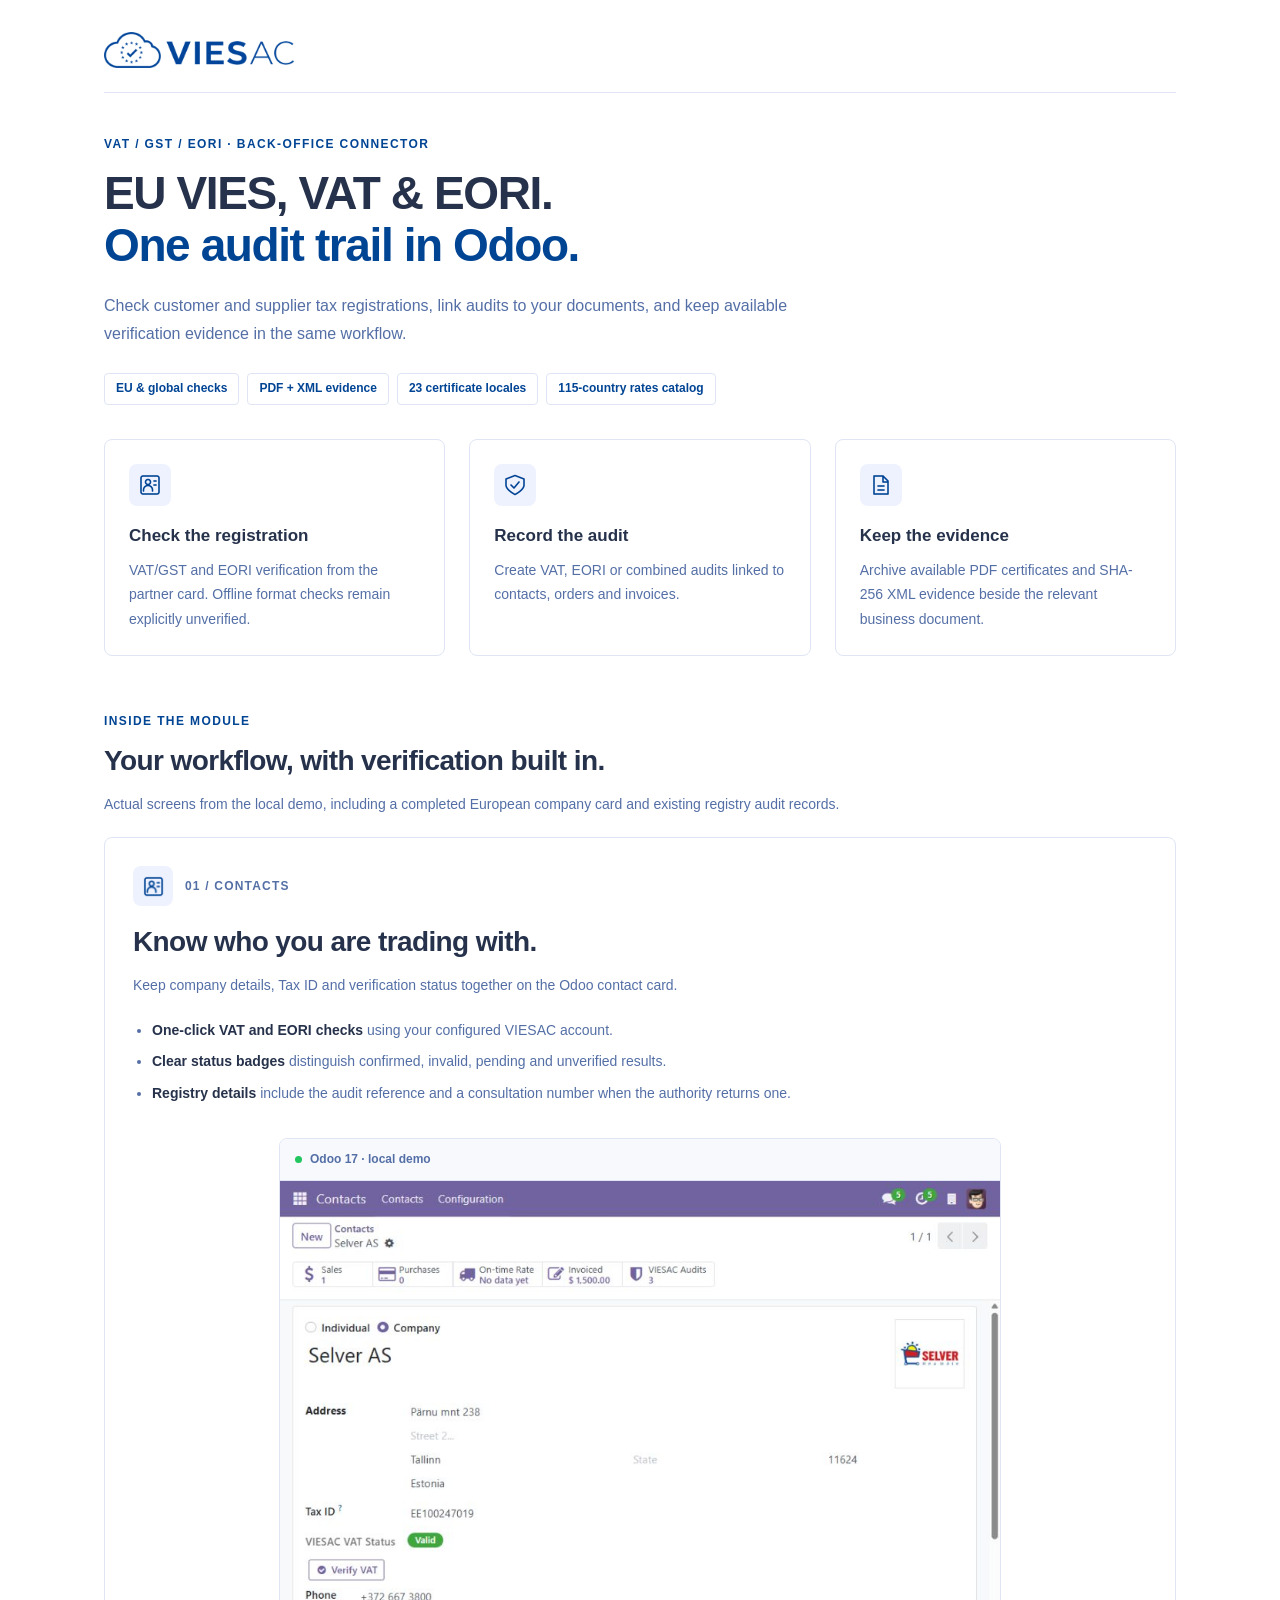
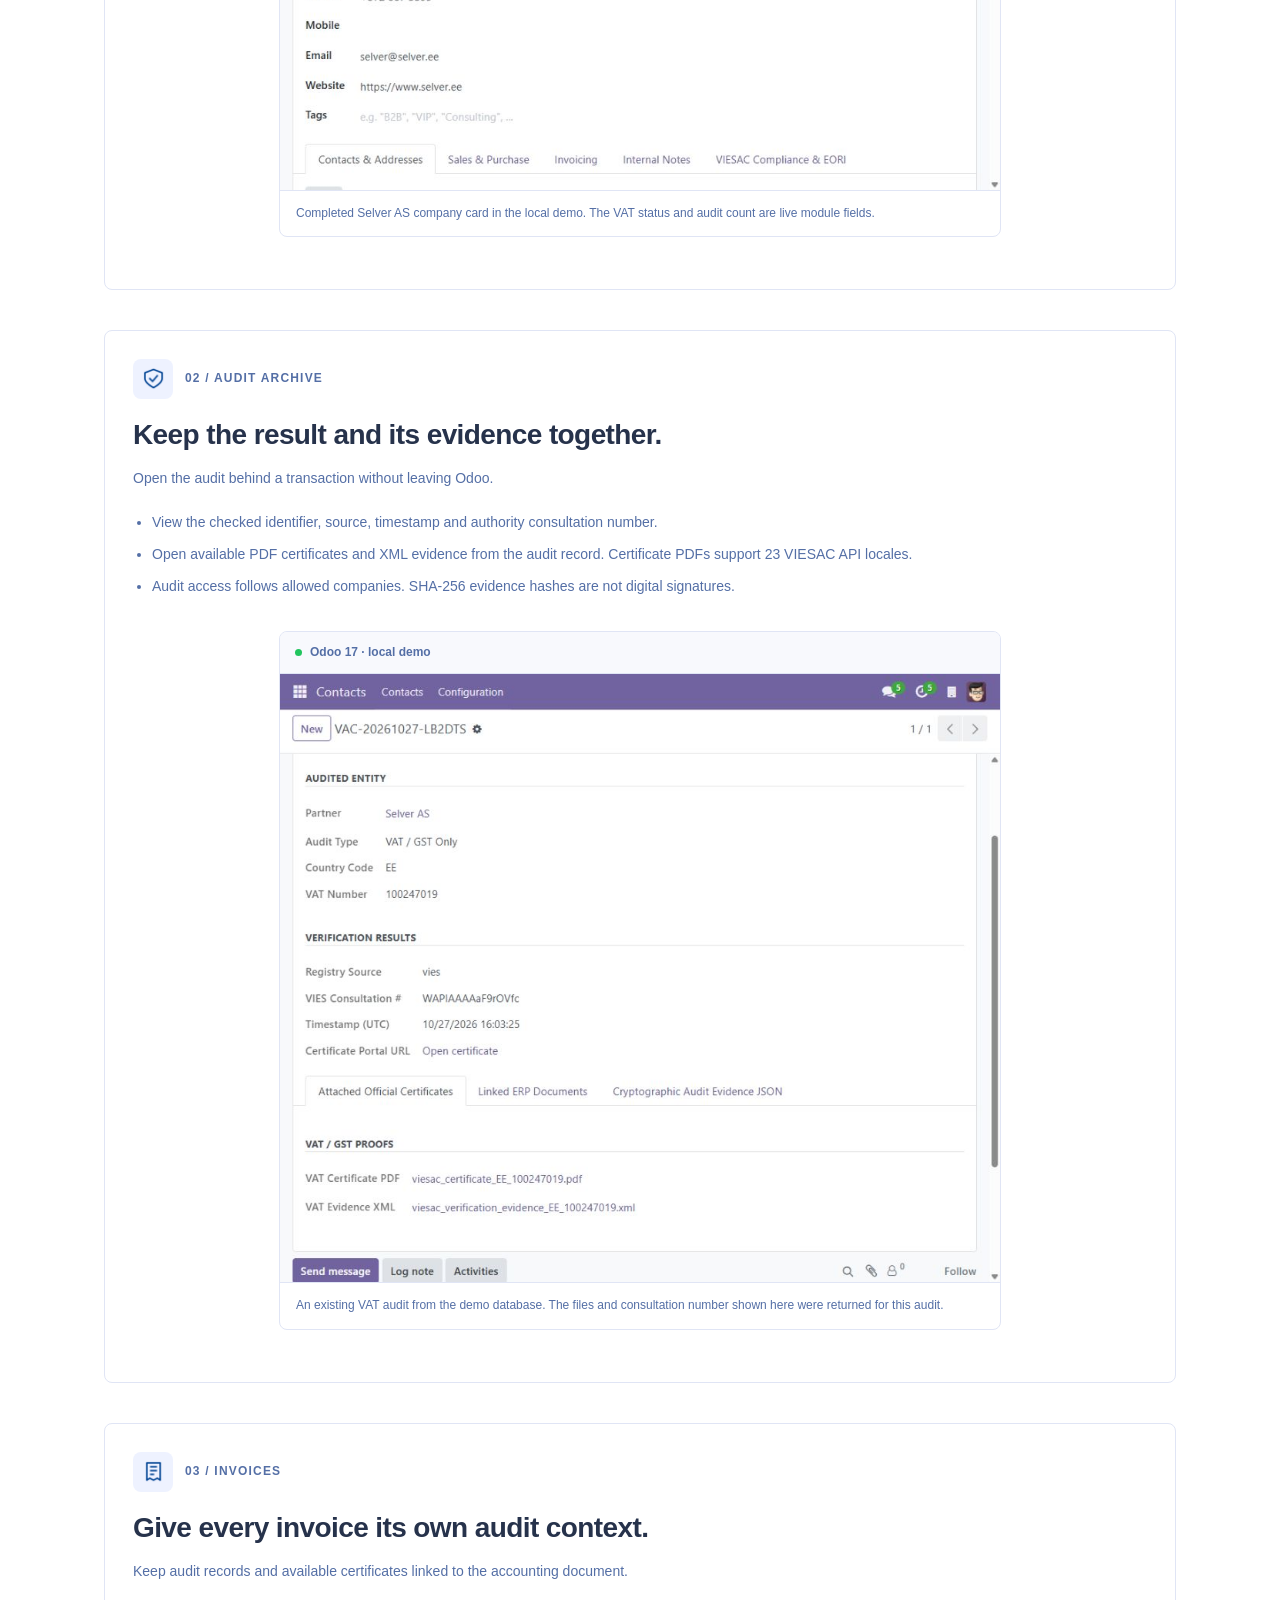
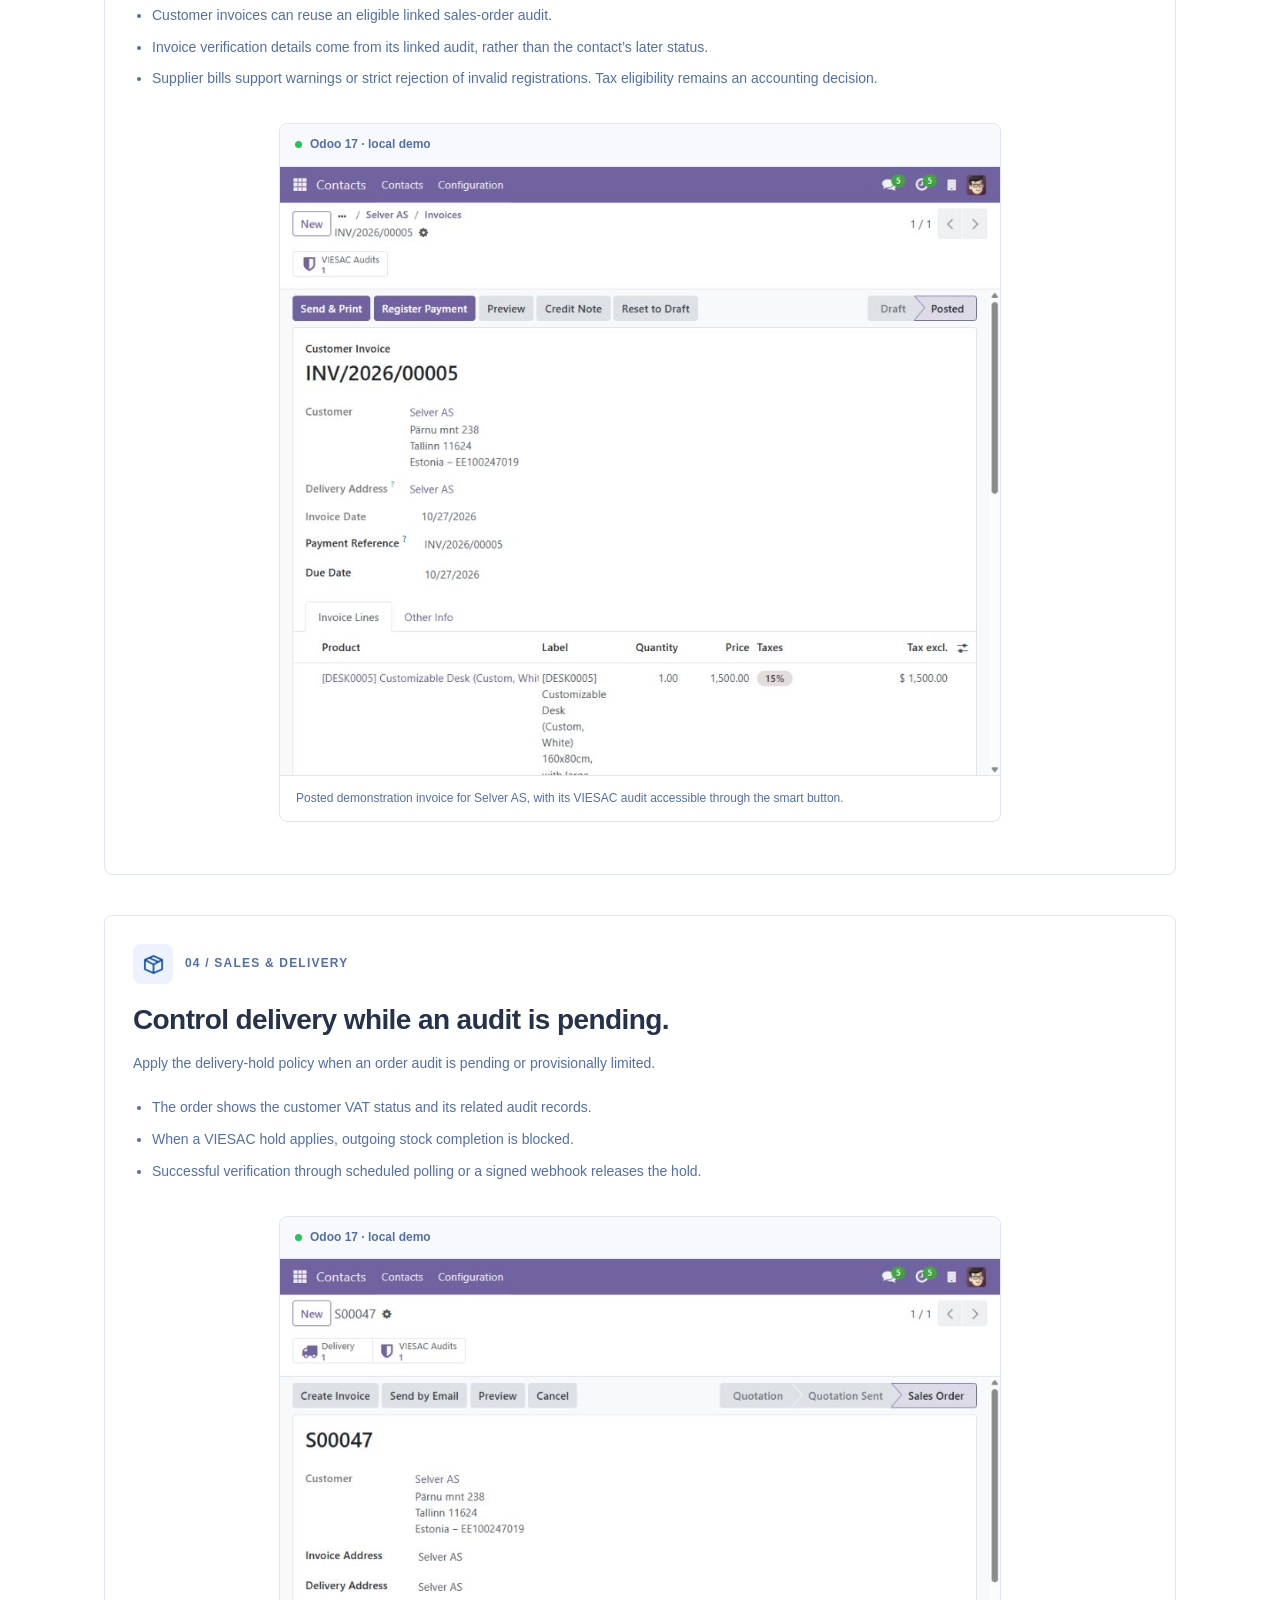
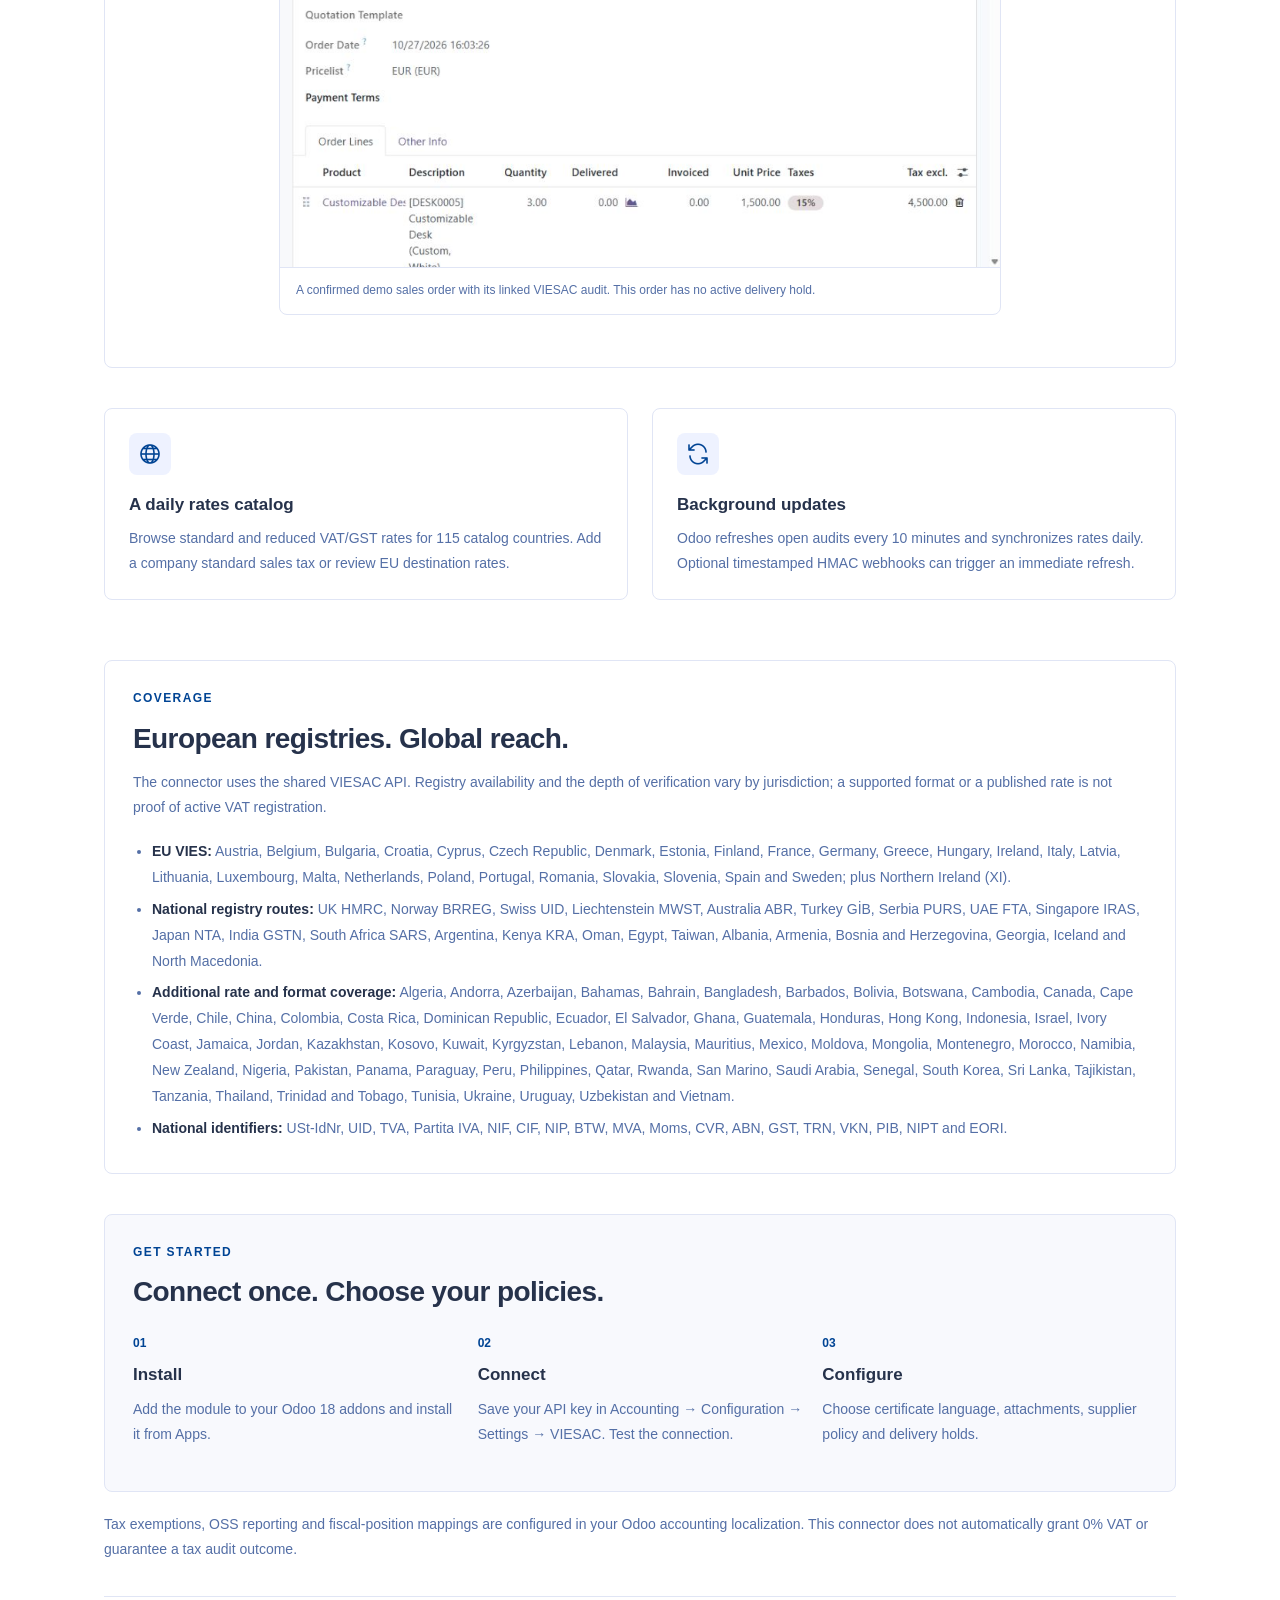
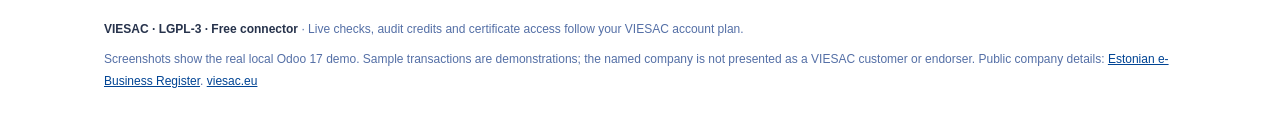
==== commit 53597be0: "Refresh app descriptions, retain covers and verify Odoo compatibility" ====
--- a/viesac_vat_compliance/static/description/index.html
+++ b/viesac_vat_compliance/static/description/index.html
@@ -1,9 +1,9 @@
 <!DOCTYPE html>
-<html lang="en"><head><meta charset="utf-8"><meta name="viewport" content="width=device-width,initial-scale=1"><title>VIESAC VAT, GST &amp; EORI for Odoo 17</title></head>
+<html lang="en"><head><meta charset="utf-8"><meta name="viewport" content="width=device-width,initial-scale=1"><title>VIESAC VAT, GST &amp; EORI for Odoo 18</title></head>
 <body style="margin:0;background:#FFFFFF;">
 <div style="max-width:1120px;margin:0 auto;padding:24px;font-family:Arial,Helvetica,sans-serif;color:#26324B;font-size:14px;line-height:1.6;box-sizing:border-box;">
 <header style="display:flex;align-items:center;justify-content:space-between;gap:18px;flex-wrap:wrap;padding:8px 0 24px;border-bottom:1px solid #E0E5F5;"><a href="https://viesac.eu" style="text-decoration:none;"><img src="viesac-brand.png" width="190" alt="VIESAC" style="display:block;width:190px;max-width:100%;height:auto;border:0;"></a></header>
 <section style="padding:42px 0 34px;"><p style="margin:0 0 12px;color:#004494;font-size:12px;font-weight:700;letter-spacing:1.4px;text-transform:uppercase;">VAT / GST / EORI · Back-office connector</p><h1 style="margin:0 0 20px;max-width:870px;color:#26324B;font-size:clamp(30px,5vw,46px);line-height:1.14;font-weight:700;letter-spacing:-1.4px;">EU VIES, VAT &amp; EORI.<br><span style="color:#004494;">One audit trail in Odoo.</span></h1><p style="max-width:760px;margin:0 0 24px;font-size:16px;line-height:1.8;color:#546FA6;">Check customer and supplier tax registrations, link audits to your documents, and keep available verification evidence in the same workflow.</p><div style="display:flex;flex-wrap:wrap;gap:8px;"><span style="display:inline-block;padding:7px 11px;border:1px solid #E0E5F5;border-radius:4px;font-size:12px;line-height:1.3;font-weight:600;color:#004494;background:#FFFFFF;">EU &amp; global checks</span><span style="display:inline-block;padding:7px 11px;border:1px solid #E0E5F5;border-radius:4px;font-size:12px;line-height:1.3;font-weight:600;color:#004494;background:#FFFFFF;">PDF + XML evidence</span><span style="display:inline-block;padding:7px 11px;border:1px solid #E0E5F5;border-radius:4px;font-size:12px;line-height:1.3;font-weight:600;color:#004494;background:#FFFFFF;">23 certificate locales</span><span style="display:inline-block;padding:7px 11px;border:1px solid #E0E5F5;border-radius:4px;font-size:12px;line-height:1.3;font-weight:600;color:#004494;background:#FFFFFF;">115-country rates catalog</span></div></section>
-<div style="display:flex;flex-wrap:wrap;margin:0 -12px 32px;"><div style="flex:1 1 230px;margin:0 12px 24px;padding:24px;border:1px solid #E0E5F5;border-radius:8px;background:#FFFFFF;box-sizing:border-box;"><div style="display:flex;align-items:center;justify-content:center;width:42px;height:42px;margin-bottom:18px;border-radius:8px;background:#EEF2FF;"><img src="icons/contacts.png" width="24" height="24" alt="" style="display:block;width:24px;height:24px;border:0;"></div><h3 style="margin:0 0 10px;font-size:17px;line-height:1.4;color:#26324B;font-weight:700;">Check the registration</h3><p style="margin:0;font-size:14px;line-height:1.75;color:#546FA6;">VAT/GST and EORI verification from the partner card. Offline format checks remain explicitly unverified.</p></div><div style="flex:1 1 230px;margin:0 12px 24px;padding:24px;border:1px solid #E0E5F5;border-radius:8px;background:#FFFFFF;box-sizing:border-box;"><div style="display:flex;align-items:center;justify-content:center;width:42px;height:42px;margin-bottom:18px;border-radius:8px;background:#EEF2FF;"><img src="icons/shield.png" width="24" height="24" alt="" style="display:block;width:24px;height:24px;border:0;"></div><h3 style="margin:0 0 10px;font-size:17px;line-height:1.4;color:#26324B;font-weight:700;">Record the audit</h3><p style="margin:0;font-size:14px;line-height:1.75;color:#546FA6;">Create VAT, EORI or combined audits linked to contacts, orders and invoices.</p></div><div style="flex:1 1 230px;margin:0 12px 24px;padding:24px;border:1px solid #E0E5F5;border-radius:8px;background:#FFFFFF;box-sizing:border-box;"><div style="display:flex;align-items:center;justify-content:center;width:42px;height:42px;margin-bottom:18px;border-radius:8px;background:#EEF2FF;"><img src="icons/file.png" width="24" height="24" alt="" style="display:block;width:24px;height:24px;border:0;"></div><h3 style="margin:0 0 10px;font-size:17px;line-height:1.4;color:#26324B;font-weight:700;">Keep the evidence</h3><p style="margin:0;font-size:14px;line-height:1.75;color:#546FA6;">Archive available PDF certificates and SHA-256 XML evidence beside the relevant business document.</p></div></div><p style="margin:0 0 12px;color:#004494;font-size:12px;font-weight:700;letter-spacing:1.4px;text-transform:uppercase;">Inside the module</p><h2 style="margin:0 0 14px;color:#26324B;font-size:28px;line-height:1.25;font-weight:700;letter-spacing:-.6px;">Your workflow, with verification built in.</h2><p style="margin:0 0 16px;font-size:14px;line-height:1.8;color:#546FA6;">Actual screens from the local demo, including a completed European company card and existing registry audit records.</p><section style="margin-top:20px;margin-bottom:40px;padding:28px;border:1px solid #E0E5F5;border-radius:8px;background:#FFFFFF;"><div style="display:flex;align-items:center;gap:12px;margin-bottom:18px;"><div style="display:flex;align-items:center;justify-content:center;width:40px;height:40px;border-radius:8px;background:#EEF2FF;"><img src="icons/contacts.png" width="23" height="23" alt="" style="display:block;width:23px;height:23px;border:0;"></div><span style="font-size:12px;letter-spacing:1.2px;font-weight:700;color:#546FA6;">01 / CONTACTS</span></div><h2 style="margin:0 0 14px;color:#26324B;font-size:28px;line-height:1.25;font-weight:700;letter-spacing:-.6px;">Know who you are trading with.</h2><p style="margin:0 0 16px;font-size:14px;line-height:1.8;color:#546FA6;">Keep company details, Tax ID and verification status together on the Odoo contact card.</p><ul style="margin:0;padding-left:19px;color:#546FA6;font-size:14px;line-height:1.85;"><li style="padding:3px 0;"><strong style="color:#26324B;">One-click VAT and EORI checks</strong> using your configured VIESAC account.</li><li style="padding:3px 0;"><strong style="color:#26324B;">Clear status badges</strong> distinguish confirmed, invalid, pending and unverified results.</li><li style="padding:3px 0;"><strong style="color:#26324B;">Registry details</strong> include the audit reference and a consultation number when the authority returns one.</li></ul><figure style="max-width:720px;margin:28px auto 24px;padding:0;border:1px solid #E0E5F5;border-radius:8px;background:#FFFFFF;overflow:hidden;"><div style="display:flex;align-items:center;gap:8px;padding:11px 15px;background:#F8F9FD;border-bottom:1px solid #E0E5F5;"><span style="display:inline-block;width:7px;height:7px;border-radius:50%;background:#22C55E;"></span><span style="font-size:12px;font-weight:600;color:#546FA6;">Odoo 17 · local demo</span></div><img src="screenshot_customers.jpg" alt="Know who you are trading with." style="display:block;width:100%;max-width:720px;height:auto;border:0;"><figcaption style="padding:13px 16px;font-size:12px;line-height:1.6;color:#546FA6;border-top:1px solid #E0E5F5;">Completed Selver AS company card in the local demo. The VAT status and audit count are live module fields.</figcaption></figure></section><section style="margin-top:20px;margin-bottom:40px;padding:28px;border:1px solid #E0E5F5;border-radius:8px;background:#FFFFFF;"><div style="display:flex;align-items:center;gap:12px;margin-bottom:18px;"><div style="display:flex;align-items:center;justify-content:center;width:40px;height:40px;border-radius:8px;background:#EEF2FF;"><img src="icons/shield.png" width="23" height="23" alt="" style="display:block;width:23px;height:23px;border:0;"></div><span style="font-size:12px;letter-spacing:1.2px;font-weight:700;color:#546FA6;">02 / AUDIT ARCHIVE</span></div><h2 style="margin:0 0 14px;color:#26324B;font-size:28px;line-height:1.25;font-weight:700;letter-spacing:-.6px;">Keep the result and its evidence together.</h2><p style="margin:0 0 16px;font-size:14px;line-height:1.8;color:#546FA6;">Open the audit behind a transaction without leaving Odoo.</p><ul style="margin:0;padding-left:19px;color:#546FA6;font-size:14px;line-height:1.85;"><li style="padding:3px 0;">View the checked identifier, source, timestamp and authority consultation number.</li><li style="padding:3px 0;">Open available PDF certificates and XML evidence from the audit record. Certificate PDFs support 23 VIESAC API locales.</li><li style="padding:3px 0;">Audit access follows allowed companies. SHA-256 evidence hashes are not digital signatures.</li></ul><figure style="max-width:720px;margin:28px auto 24px;padding:0;border:1px solid #E0E5F5;border-radius:8px;background:#FFFFFF;overflow:hidden;"><div style="display:flex;align-items:center;gap:8px;padding:11px 15px;background:#F8F9FD;border-bottom:1px solid #E0E5F5;"><span style="display:inline-block;width:7px;height:7px;border-radius:50%;background:#22C55E;"></span><span style="font-size:12px;font-weight:600;color:#546FA6;">Odoo 17 · local demo</span></div><img src="screenshot_audit.jpg" alt="Keep the result and its evidence together." style="display:block;width:100%;max-width:720px;height:auto;border:0;"><figcaption style="padding:13px 16px;font-size:12px;line-height:1.6;color:#546FA6;border-top:1px solid #E0E5F5;">An existing VAT audit from the demo database. The files and consultation number shown here were returned for this audit.</figcaption></figure></section><section style="margin-top:20px;margin-bottom:40px;padding:28px;border:1px solid #E0E5F5;border-radius:8px;background:#FFFFFF;"><div style="display:flex;align-items:center;gap:12px;margin-bottom:18px;"><div style="display:flex;align-items:center;justify-content:center;width:40px;height:40px;border-radius:8px;background:#EEF2FF;"><img src="icons/invoice.png" width="23" height="23" alt="" style="display:block;width:23px;height:23px;border:0;"></div><span style="font-size:12px;letter-spacing:1.2px;font-weight:700;color:#546FA6;">03 / INVOICES</span></div><h2 style="margin:0 0 14px;color:#26324B;font-size:28px;line-height:1.25;font-weight:700;letter-spacing:-.6px;">Give every invoice its own audit context.</h2><p style="margin:0 0 16px;font-size:14px;line-height:1.8;color:#546FA6;">Keep audit records and available certificates linked to the accounting document.</p><ul style="margin:0;padding-left:19px;color:#546FA6;font-size:14px;line-height:1.85;"><li style="padding:3px 0;">Customer invoices can reuse an eligible linked sales-order audit.</li><li style="padding:3px 0;">Invoice verification details come from its linked audit, rather than the contact’s later status.</li><li style="padding:3px 0;">Supplier bills support warnings or strict rejection of invalid registrations. Tax eligibility remains an accounting decision.</li></ul><figure style="max-width:720px;margin:28px auto 24px;padding:0;border:1px solid #E0E5F5;border-radius:8px;background:#FFFFFF;overflow:hidden;"><div style="display:flex;align-items:center;gap:8px;padding:11px 15px;background:#F8F9FD;border-bottom:1px solid #E0E5F5;"><span style="display:inline-block;width:7px;height:7px;border-radius:50%;background:#22C55E;"></span><span style="font-size:12px;font-weight:600;color:#546FA6;">Odoo 17 · local demo</span></div><img src="screenshot_invoices.jpg" alt="Give every invoice its own audit context." style="display:block;width:100%;max-width:720px;height:auto;border:0;"><figcaption style="padding:13px 16px;font-size:12px;line-height:1.6;color:#546FA6;border-top:1px solid #E0E5F5;">Posted demonstration invoice for Selver AS, with its VIESAC audit accessible through the smart button.</figcaption></figure></section><section style="margin-top:20px;margin-bottom:40px;padding:28px;border:1px solid #E0E5F5;border-radius:8px;background:#FFFFFF;"><div style="display:flex;align-items:center;gap:12px;margin-bottom:18px;"><div style="display:flex;align-items:center;justify-content:center;width:40px;height:40px;border-radius:8px;background:#EEF2FF;"><img src="icons/order.png" width="23" height="23" alt="" style="display:block;width:23px;height:23px;border:0;"></div><span style="font-size:12px;letter-spacing:1.2px;font-weight:700;color:#546FA6;">04 / SALES &amp; DELIVERY</span></div><h2 style="margin:0 0 14px;color:#26324B;font-size:28px;line-height:1.25;font-weight:700;letter-spacing:-.6px;">Control delivery while an audit is pending.</h2><p style="margin:0 0 16px;font-size:14px;line-height:1.8;color:#546FA6;">Apply the delivery-hold policy when an order audit is pending or provisionally limited.</p><ul style="margin:0;padding-left:19px;color:#546FA6;font-size:14px;line-height:1.85;"><li style="padding:3px 0;">The order shows the customer VAT status and its related audit records.</li><li style="padding:3px 0;">When a VIESAC hold applies, outgoing stock completion is blocked.</li><li style="padding:3px 0;">Successful verification through scheduled polling or a signed webhook releases the hold.</li></ul><figure style="max-width:720px;margin:28px auto 24px;padding:0;border:1px solid #E0E5F5;border-radius:8px;background:#FFFFFF;overflow:hidden;"><div style="display:flex;align-items:center;gap:8px;padding:11px 15px;background:#F8F9FD;border-bottom:1px solid #E0E5F5;"><span style="display:inline-block;width:7px;height:7px;border-radius:50%;background:#22C55E;"></span><span style="font-size:12px;font-weight:600;color:#546FA6;">Odoo 17 · local demo</span></div><img src="screenshot_orders.jpg" alt="Control delivery while an audit is pending." style="display:block;width:100%;max-width:720px;height:auto;border:0;"><figcaption style="padding:13px 16px;font-size:12px;line-height:1.6;color:#546FA6;border-top:1px solid #E0E5F5;">A confirmed demo sales order with its linked VIESAC audit. This order has no active delivery hold.</figcaption></figure></section><section style="margin:32px 0;"><div style="display:flex;flex-wrap:wrap;margin-left:-12px;margin-right:-12px;"><div style="flex:1 1 230px;margin:0 12px 24px;padding:24px;border:1px solid #E0E5F5;border-radius:8px;background:#FFFFFF;box-sizing:border-box;"><div style="display:flex;align-items:center;justify-content:center;width:42px;height:42px;margin-bottom:18px;border-radius:8px;background:#EEF2FF;"><img src="icons/globe.png" width="24" height="24" alt="" style="display:block;width:24px;height:24px;border:0;"></div><h3 style="margin:0 0 10px;font-size:17px;line-height:1.4;color:#26324B;font-weight:700;">A daily rates catalog</h3><p style="margin:0;font-size:14px;line-height:1.75;color:#546FA6;">Browse standard and reduced VAT/GST rates for 115 catalog countries. Add a company standard sales tax or review EU destination rates.</p></div><div style="flex:1 1 230px;margin:0 12px 24px;padding:24px;border:1px solid #E0E5F5;border-radius:8px;background:#FFFFFF;box-sizing:border-box;"><div style="display:flex;align-items:center;justify-content:center;width:42px;height:42px;margin-bottom:18px;border-radius:8px;background:#EEF2FF;"><img src="icons/sync.png" width="24" height="24" alt="" style="display:block;width:24px;height:24px;border:0;"></div><h3 style="margin:0 0 10px;font-size:17px;line-height:1.4;color:#26324B;font-weight:700;">Background updates</h3><p style="margin:0;font-size:14px;line-height:1.75;color:#546FA6;">Odoo refreshes open audits every 10 minutes and synchronizes rates daily. Optional timestamped HMAC webhooks can trigger an immediate refresh.</p></div></div></section><section style="margin-top:36px;margin-bottom:40px;padding:28px;border:1px solid #E0E5F5;border-radius:8px;"><p style="margin:0 0 12px;color:#004494;font-size:12px;font-weight:700;letter-spacing:1.4px;text-transform:uppercase;">Coverage</p><h2 style="margin:0 0 14px;color:#26324B;font-size:28px;line-height:1.25;font-weight:700;letter-spacing:-.6px;">European registries. Global reach.</h2><p style="margin:0 0 16px;font-size:14px;line-height:1.8;color:#546FA6;">The connector uses the shared VIESAC API. Registry availability and the depth of verification vary by jurisdiction; a supported format or a published rate is not proof of active VAT registration.</p><ul style="margin:0;padding-left:19px;color:#546FA6;font-size:14px;line-height:1.85;"><li style="padding:3px 0;"><strong style="color:#26324B;">EU VIES:</strong> Austria, Belgium, Bulgaria, Croatia, Cyprus, Czech Republic, Denmark, Estonia, Finland, France, Germany, Greece, Hungary, Ireland, Italy, Latvia, Lithuania, Luxembourg, Malta, Netherlands, Poland, Portugal, Romania, Slovakia, Slovenia, Spain and Sweden; plus Northern Ireland (XI).</li><li style="padding:3px 0;"><strong style="color:#26324B;">National registry routes:</strong> UK HMRC, Norway BRREG, Swiss UID, Liechtenstein MWST, Australia ABR, Turkey GİB, Serbia PURS, UAE FTA, Singapore IRAS, Japan NTA, India GSTN, South Africa SARS, Argentina, Kenya KRA, Oman, Egypt, Taiwan, Albania, Armenia, Bosnia and Herzegovina, Georgia, Iceland and North Macedonia.</li><li style="padding:3px 0;"><strong style="color:#26324B;">Additional rate and format coverage:</strong> Algeria, Andorra, Azerbaijan, Bahamas, Bahrain, Bangladesh, Barbados, Bolivia, Botswana, Cambodia, Canada, Cape Verde, Chile, China, Colombia, Costa Rica, Dominican Republic, Ecuador, El Salvador, Ghana, Guatemala, Honduras, Hong Kong, Indonesia, Israel, Ivory Coast, Jamaica, Jordan, Kazakhstan, Kosovo, Kuwait, Kyrgyzstan, Lebanon, Malaysia, Mauritius, Mexico, Moldova, Mongolia, Montenegro, Morocco, Namibia, New Zealand, Nigeria, Pakistan, Panama, Paraguay, Peru, Philippines, Qatar, Rwanda, San Marino, Saudi Arabia, Senegal, South Korea, Sri Lanka, Tajikistan, Tanzania, Thailand, Trinidad and Tobago, Tunisia, Ukraine, Uruguay, Uzbekistan and Vietnam.</li><li style="padding:3px 0;"><strong style="color:#26324B;">National identifiers:</strong> USt-IdNr, UID, TVA, Partita IVA, NIF, CIF, NIP, BTW, MVA, Moms, CVR, ABN, GST, TRN, VKN, PIB, NIPT and EORI.</li></ul></section><section style="padding:28px;border:1px solid #E0E5F5;border-radius:8px;background:#F8F9FD;"><p style="margin:0 0 12px;color:#004494;font-size:12px;font-weight:700;letter-spacing:1.4px;text-transform:uppercase;">Get started</p><h2 style="margin:0 0 14px;color:#26324B;font-size:28px;line-height:1.25;font-weight:700;letter-spacing:-.6px;">Connect once. Choose your policies.</h2><div style="display:flex;flex-wrap:wrap;gap:20px;margin-top:22px;"><div style="flex:1 1 220px;"><span style="font-size:12px;font-weight:700;color:#004494;">01</span><h3 style="margin:8px 0;font-size:17px;color:#26324B;">Install</h3><p style="margin:0 0 16px;font-size:14px;line-height:1.8;color:#546FA6;">Add the module to your Odoo 17 addons and install it from Apps.</p></div><div style="flex:1 1 220px;"><span style="font-size:12px;font-weight:700;color:#004494;">02</span><h3 style="margin:8px 0;font-size:17px;color:#26324B;">Connect</h3><p style="margin:0 0 16px;font-size:14px;line-height:1.8;color:#546FA6;">Save your API key in Accounting → Configuration → Settings → VIESAC. Test the connection.</p></div><div style="flex:1 1 220px;"><span style="font-size:12px;font-weight:700;color:#004494;">03</span><h3 style="margin:8px 0;font-size:17px;color:#26324B;">Configure</h3><p style="margin:0 0 16px;font-size:14px;line-height:1.8;color:#546FA6;">Choose certificate language, attachments, supplier policy and delivery holds.</p></div></div></section><aside style="padding:20px 0 0;"><p style="margin:0 0 16px;font-size:14px;line-height:1.8;color:#546FA6;">Tax exemptions, OSS reporting and fiscal-position mappings are configured in your Odoo accounting localization. This connector does not automatically grant 0% VAT or guarantee a tax audit outcome.</p></aside>
+<div style="display:flex;flex-wrap:wrap;margin:0 -12px 32px;"><div style="flex:1 1 230px;margin:0 12px 24px;padding:24px;border:1px solid #E0E5F5;border-radius:8px;background:#FFFFFF;box-sizing:border-box;"><div style="display:flex;align-items:center;justify-content:center;width:42px;height:42px;margin-bottom:18px;border-radius:8px;background:#EEF2FF;"><img src="icons/contacts.png" width="24" height="24" alt="" style="display:block;width:24px;height:24px;border:0;"></div><h3 style="margin:0 0 10px;font-size:17px;line-height:1.4;color:#26324B;font-weight:700;">Check the registration</h3><p style="margin:0;font-size:14px;line-height:1.75;color:#546FA6;">VAT/GST and EORI verification from the partner card. Offline format checks remain explicitly unverified.</p></div><div style="flex:1 1 230px;margin:0 12px 24px;padding:24px;border:1px solid #E0E5F5;border-radius:8px;background:#FFFFFF;box-sizing:border-box;"><div style="display:flex;align-items:center;justify-content:center;width:42px;height:42px;margin-bottom:18px;border-radius:8px;background:#EEF2FF;"><img src="icons/shield.png" width="24" height="24" alt="" style="display:block;width:24px;height:24px;border:0;"></div><h3 style="margin:0 0 10px;font-size:17px;line-height:1.4;color:#26324B;font-weight:700;">Record the audit</h3><p style="margin:0;font-size:14px;line-height:1.75;color:#546FA6;">Create VAT, EORI or combined audits linked to contacts, orders and invoices.</p></div><div style="flex:1 1 230px;margin:0 12px 24px;padding:24px;border:1px solid #E0E5F5;border-radius:8px;background:#FFFFFF;box-sizing:border-box;"><div style="display:flex;align-items:center;justify-content:center;width:42px;height:42px;margin-bottom:18px;border-radius:8px;background:#EEF2FF;"><img src="icons/file.png" width="24" height="24" alt="" style="display:block;width:24px;height:24px;border:0;"></div><h3 style="margin:0 0 10px;font-size:17px;line-height:1.4;color:#26324B;font-weight:700;">Keep the evidence</h3><p style="margin:0;font-size:14px;line-height:1.75;color:#546FA6;">Archive available PDF certificates and SHA-256 XML evidence beside the relevant business document.</p></div></div><p style="margin:0 0 12px;color:#004494;font-size:12px;font-weight:700;letter-spacing:1.4px;text-transform:uppercase;">Inside the module</p><h2 style="margin:0 0 14px;color:#26324B;font-size:28px;line-height:1.25;font-weight:700;letter-spacing:-.6px;">Your workflow, with verification built in.</h2><p style="margin:0 0 16px;font-size:14px;line-height:1.8;color:#546FA6;">Actual screens from the local demo, including a completed European company card and existing registry audit records.</p><section style="margin-top:20px;margin-bottom:40px;padding:28px;border:1px solid #E0E5F5;border-radius:8px;background:#FFFFFF;"><div style="display:flex;align-items:center;gap:12px;margin-bottom:18px;"><div style="display:flex;align-items:center;justify-content:center;width:40px;height:40px;border-radius:8px;background:#EEF2FF;"><img src="icons/contacts.png" width="23" height="23" alt="" style="display:block;width:23px;height:23px;border:0;"></div><span style="font-size:12px;letter-spacing:1.2px;font-weight:700;color:#546FA6;">01 / CONTACTS</span></div><h2 style="margin:0 0 14px;color:#26324B;font-size:28px;line-height:1.25;font-weight:700;letter-spacing:-.6px;">Know who you are trading with.</h2><p style="margin:0 0 16px;font-size:14px;line-height:1.8;color:#546FA6;">Keep company details, Tax ID and verification status together on the Odoo contact card.</p><ul style="margin:0;padding-left:19px;color:#546FA6;font-size:14px;line-height:1.85;"><li style="padding:3px 0;"><strong style="color:#26324B;">One-click VAT and EORI checks</strong> using your configured VIESAC account.</li><li style="padding:3px 0;"><strong style="color:#26324B;">Clear status badges</strong> distinguish confirmed, invalid, pending and unverified results.</li><li style="padding:3px 0;"><strong style="color:#26324B;">Registry details</strong> include the audit reference and a consultation number when the authority returns one.</li></ul><figure style="max-width:720px;margin:28px auto 24px;padding:0;border:1px solid #E0E5F5;border-radius:8px;background:#FFFFFF;overflow:hidden;"><div style="display:flex;align-items:center;gap:8px;padding:11px 15px;background:#F8F9FD;border-bottom:1px solid #E0E5F5;"><span style="display:inline-block;width:7px;height:7px;border-radius:50%;background:#22C55E;"></span><span style="font-size:12px;font-weight:600;color:#546FA6;">Odoo 17 · local demo</span></div><img src="screenshot_customers.jpg" alt="Know who you are trading with." style="display:block;width:100%;max-width:720px;height:auto;border:0;"><figcaption style="padding:13px 16px;font-size:12px;line-height:1.6;color:#546FA6;border-top:1px solid #E0E5F5;">Completed Selver AS company card in the local demo. The VAT status and audit count are live module fields.</figcaption></figure></section><section style="margin-top:20px;margin-bottom:40px;padding:28px;border:1px solid #E0E5F5;border-radius:8px;background:#FFFFFF;"><div style="display:flex;align-items:center;gap:12px;margin-bottom:18px;"><div style="display:flex;align-items:center;justify-content:center;width:40px;height:40px;border-radius:8px;background:#EEF2FF;"><img src="icons/shield.png" width="23" height="23" alt="" style="display:block;width:23px;height:23px;border:0;"></div><span style="font-size:12px;letter-spacing:1.2px;font-weight:700;color:#546FA6;">02 / AUDIT ARCHIVE</span></div><h2 style="margin:0 0 14px;color:#26324B;font-size:28px;line-height:1.25;font-weight:700;letter-spacing:-.6px;">Keep the result and its evidence together.</h2><p style="margin:0 0 16px;font-size:14px;line-height:1.8;color:#546FA6;">Open the audit behind a transaction without leaving Odoo.</p><ul style="margin:0;padding-left:19px;color:#546FA6;font-size:14px;line-height:1.85;"><li style="padding:3px 0;">View the checked identifier, source, timestamp and authority consultation number.</li><li style="padding:3px 0;">Open available PDF certificates and XML evidence from the audit record. Certificate PDFs support 23 VIESAC API locales.</li><li style="padding:3px 0;">Audit access follows allowed companies. SHA-256 evidence hashes are not digital signatures.</li></ul><figure style="max-width:720px;margin:28px auto 24px;padding:0;border:1px solid #E0E5F5;border-radius:8px;background:#FFFFFF;overflow:hidden;"><div style="display:flex;align-items:center;gap:8px;padding:11px 15px;background:#F8F9FD;border-bottom:1px solid #E0E5F5;"><span style="display:inline-block;width:7px;height:7px;border-radius:50%;background:#22C55E;"></span><span style="font-size:12px;font-weight:600;color:#546FA6;">Odoo 17 · local demo</span></div><img src="screenshot_audit.jpg" alt="Keep the result and its evidence together." style="display:block;width:100%;max-width:720px;height:auto;border:0;"><figcaption style="padding:13px 16px;font-size:12px;line-height:1.6;color:#546FA6;border-top:1px solid #E0E5F5;">An existing VAT audit from the demo database. The files and consultation number shown here were returned for this audit.</figcaption></figure></section><section style="margin-top:20px;margin-bottom:40px;padding:28px;border:1px solid #E0E5F5;border-radius:8px;background:#FFFFFF;"><div style="display:flex;align-items:center;gap:12px;margin-bottom:18px;"><div style="display:flex;align-items:center;justify-content:center;width:40px;height:40px;border-radius:8px;background:#EEF2FF;"><img src="icons/invoice.png" width="23" height="23" alt="" style="display:block;width:23px;height:23px;border:0;"></div><span style="font-size:12px;letter-spacing:1.2px;font-weight:700;color:#546FA6;">03 / INVOICES</span></div><h2 style="margin:0 0 14px;color:#26324B;font-size:28px;line-height:1.25;font-weight:700;letter-spacing:-.6px;">Give every invoice its own audit context.</h2><p style="margin:0 0 16px;font-size:14px;line-height:1.8;color:#546FA6;">Keep audit records and available certificates linked to the accounting document.</p><ul style="margin:0;padding-left:19px;color:#546FA6;font-size:14px;line-height:1.85;"><li style="padding:3px 0;">Customer invoices can reuse an eligible linked sales-order audit.</li><li style="padding:3px 0;">Invoice verification details come from its linked audit, rather than the contact’s later status.</li><li style="padding:3px 0;">Supplier bills support warnings or strict rejection of invalid registrations. Tax eligibility remains an accounting decision.</li></ul><figure style="max-width:720px;margin:28px auto 24px;padding:0;border:1px solid #E0E5F5;border-radius:8px;background:#FFFFFF;overflow:hidden;"><div style="display:flex;align-items:center;gap:8px;padding:11px 15px;background:#F8F9FD;border-bottom:1px solid #E0E5F5;"><span style="display:inline-block;width:7px;height:7px;border-radius:50%;background:#22C55E;"></span><span style="font-size:12px;font-weight:600;color:#546FA6;">Odoo 17 · local demo</span></div><img src="screenshot_invoices.jpg" alt="Give every invoice its own audit context." style="display:block;width:100%;max-width:720px;height:auto;border:0;"><figcaption style="padding:13px 16px;font-size:12px;line-height:1.6;color:#546FA6;border-top:1px solid #E0E5F5;">Posted demonstration invoice for Selver AS, with its VIESAC audit accessible through the smart button.</figcaption></figure></section><section style="margin-top:20px;margin-bottom:40px;padding:28px;border:1px solid #E0E5F5;border-radius:8px;background:#FFFFFF;"><div style="display:flex;align-items:center;gap:12px;margin-bottom:18px;"><div style="display:flex;align-items:center;justify-content:center;width:40px;height:40px;border-radius:8px;background:#EEF2FF;"><img src="icons/order.png" width="23" height="23" alt="" style="display:block;width:23px;height:23px;border:0;"></div><span style="font-size:12px;letter-spacing:1.2px;font-weight:700;color:#546FA6;">04 / SALES &amp; DELIVERY</span></div><h2 style="margin:0 0 14px;color:#26324B;font-size:28px;line-height:1.25;font-weight:700;letter-spacing:-.6px;">Control delivery while an audit is pending.</h2><p style="margin:0 0 16px;font-size:14px;line-height:1.8;color:#546FA6;">Apply the delivery-hold policy when an order audit is pending or provisionally limited.</p><ul style="margin:0;padding-left:19px;color:#546FA6;font-size:14px;line-height:1.85;"><li style="padding:3px 0;">The order shows the customer VAT status and its related audit records.</li><li style="padding:3px 0;">When a VIESAC hold applies, outgoing stock completion is blocked.</li><li style="padding:3px 0;">Successful verification through scheduled polling or a signed webhook releases the hold.</li></ul><figure style="max-width:720px;margin:28px auto 24px;padding:0;border:1px solid #E0E5F5;border-radius:8px;background:#FFFFFF;overflow:hidden;"><div style="display:flex;align-items:center;gap:8px;padding:11px 15px;background:#F8F9FD;border-bottom:1px solid #E0E5F5;"><span style="display:inline-block;width:7px;height:7px;border-radius:50%;background:#22C55E;"></span><span style="font-size:12px;font-weight:600;color:#546FA6;">Odoo 17 · local demo</span></div><img src="screenshot_orders.jpg" alt="Control delivery while an audit is pending." style="display:block;width:100%;max-width:720px;height:auto;border:0;"><figcaption style="padding:13px 16px;font-size:12px;line-height:1.6;color:#546FA6;border-top:1px solid #E0E5F5;">A confirmed demo sales order with its linked VIESAC audit. This order has no active delivery hold.</figcaption></figure></section><section style="margin:32px 0;"><div style="display:flex;flex-wrap:wrap;margin-left:-12px;margin-right:-12px;"><div style="flex:1 1 230px;margin:0 12px 24px;padding:24px;border:1px solid #E0E5F5;border-radius:8px;background:#FFFFFF;box-sizing:border-box;"><div style="display:flex;align-items:center;justify-content:center;width:42px;height:42px;margin-bottom:18px;border-radius:8px;background:#EEF2FF;"><img src="icons/globe.png" width="24" height="24" alt="" style="display:block;width:24px;height:24px;border:0;"></div><h3 style="margin:0 0 10px;font-size:17px;line-height:1.4;color:#26324B;font-weight:700;">A daily rates catalog</h3><p style="margin:0;font-size:14px;line-height:1.75;color:#546FA6;">Browse standard and reduced VAT/GST rates for 115 catalog countries. Add a company standard sales tax or review EU destination rates.</p></div><div style="flex:1 1 230px;margin:0 12px 24px;padding:24px;border:1px solid #E0E5F5;border-radius:8px;background:#FFFFFF;box-sizing:border-box;"><div style="display:flex;align-items:center;justify-content:center;width:42px;height:42px;margin-bottom:18px;border-radius:8px;background:#EEF2FF;"><img src="icons/sync.png" width="24" height="24" alt="" style="display:block;width:24px;height:24px;border:0;"></div><h3 style="margin:0 0 10px;font-size:17px;line-height:1.4;color:#26324B;font-weight:700;">Background updates</h3><p style="margin:0;font-size:14px;line-height:1.75;color:#546FA6;">Odoo refreshes open audits every 10 minutes and synchronizes rates daily. Optional timestamped HMAC webhooks can trigger an immediate refresh.</p></div></div></section><section style="margin-top:36px;margin-bottom:40px;padding:28px;border:1px solid #E0E5F5;border-radius:8px;"><p style="margin:0 0 12px;color:#004494;font-size:12px;font-weight:700;letter-spacing:1.4px;text-transform:uppercase;">Coverage</p><h2 style="margin:0 0 14px;color:#26324B;font-size:28px;line-height:1.25;font-weight:700;letter-spacing:-.6px;">European registries. Global reach.</h2><p style="margin:0 0 16px;font-size:14px;line-height:1.8;color:#546FA6;">The connector uses the shared VIESAC API. Registry availability and the depth of verification vary by jurisdiction; a supported format or a published rate is not proof of active VAT registration.</p><ul style="margin:0;padding-left:19px;color:#546FA6;font-size:14px;line-height:1.85;"><li style="padding:3px 0;"><strong style="color:#26324B;">EU VIES:</strong> Austria, Belgium, Bulgaria, Croatia, Cyprus, Czech Republic, Denmark, Estonia, Finland, France, Germany, Greece, Hungary, Ireland, Italy, Latvia, Lithuania, Luxembourg, Malta, Netherlands, Poland, Portugal, Romania, Slovakia, Slovenia, Spain and Sweden; plus Northern Ireland (XI).</li><li style="padding:3px 0;"><strong style="color:#26324B;">National registry routes:</strong> UK HMRC, Norway BRREG, Swiss UID, Liechtenstein MWST, Australia ABR, Turkey GİB, Serbia PURS, UAE FTA, Singapore IRAS, Japan NTA, India GSTN, South Africa SARS, Argentina, Kenya KRA, Oman, Egypt, Taiwan, Albania, Armenia, Bosnia and Herzegovina, Georgia, Iceland and North Macedonia.</li><li style="padding:3px 0;"><strong style="color:#26324B;">Additional rate and format coverage:</strong> Algeria, Andorra, Azerbaijan, Bahamas, Bahrain, Bangladesh, Barbados, Bolivia, Botswana, Cambodia, Canada, Cape Verde, Chile, China, Colombia, Costa Rica, Dominican Republic, Ecuador, El Salvador, Ghana, Guatemala, Honduras, Hong Kong, Indonesia, Israel, Ivory Coast, Jamaica, Jordan, Kazakhstan, Kosovo, Kuwait, Kyrgyzstan, Lebanon, Malaysia, Mauritius, Mexico, Moldova, Mongolia, Montenegro, Morocco, Namibia, New Zealand, Nigeria, Pakistan, Panama, Paraguay, Peru, Philippines, Qatar, Rwanda, San Marino, Saudi Arabia, Senegal, South Korea, Sri Lanka, Tajikistan, Tanzania, Thailand, Trinidad and Tobago, Tunisia, Ukraine, Uruguay, Uzbekistan and Vietnam.</li><li style="padding:3px 0;"><strong style="color:#26324B;">National identifiers:</strong> USt-IdNr, UID, TVA, Partita IVA, NIF, CIF, NIP, BTW, MVA, Moms, CVR, ABN, GST, TRN, VKN, PIB, NIPT and EORI.</li></ul></section><section style="padding:28px;border:1px solid #E0E5F5;border-radius:8px;background:#F8F9FD;"><p style="margin:0 0 12px;color:#004494;font-size:12px;font-weight:700;letter-spacing:1.4px;text-transform:uppercase;">Get started</p><h2 style="margin:0 0 14px;color:#26324B;font-size:28px;line-height:1.25;font-weight:700;letter-spacing:-.6px;">Connect once. Choose your policies.</h2><div style="display:flex;flex-wrap:wrap;gap:20px;margin-top:22px;"><div style="flex:1 1 220px;"><span style="font-size:12px;font-weight:700;color:#004494;">01</span><h3 style="margin:8px 0;font-size:17px;color:#26324B;">Install</h3><p style="margin:0 0 16px;font-size:14px;line-height:1.8;color:#546FA6;">Add the module to your Odoo 18 addons and install it from Apps.</p></div><div style="flex:1 1 220px;"><span style="font-size:12px;font-weight:700;color:#004494;">02</span><h3 style="margin:8px 0;font-size:17px;color:#26324B;">Connect</h3><p style="margin:0 0 16px;font-size:14px;line-height:1.8;color:#546FA6;">Save your API key in Accounting → Configuration → Settings → VIESAC. Test the connection.</p></div><div style="flex:1 1 220px;"><span style="font-size:12px;font-weight:700;color:#004494;">03</span><h3 style="margin:8px 0;font-size:17px;color:#26324B;">Configure</h3><p style="margin:0 0 16px;font-size:14px;line-height:1.8;color:#546FA6;">Choose certificate language, attachments, supplier policy and delivery holds.</p></div></div></section><aside style="padding:20px 0 0;"><p style="margin:0 0 16px;font-size:14px;line-height:1.8;color:#546FA6;">Tax exemptions, OSS reporting and fiscal-position mappings are configured in your Odoo accounting localization. This connector does not automatically grant 0% VAT or guarantee a tax audit outcome.</p></aside>
 <footer style="margin-top:34px;padding:22px 0 6px;border-top:1px solid #E0E5F5;font-size:12px;line-height:1.8;color:#546FA6;"><p style="margin:0 0 8px;"><strong style="color:#26324B;">VIESAC · LGPL-3 · Free connector</strong> · Live checks, audit credits and certificate access follow your VIESAC account plan.</p><p style="margin:0;">Screenshots show the real local Odoo 17 demo. Sample transactions are demonstrations; the named company is not presented as a VIESAC customer or endorser. Public company details: <a href="https://ariregister.rik.ee/eng/company/10379733/Selver-AS" style="color:#004494;text-decoration:underline;">Estonian e-Business Register</a>. <a href="https://viesac.eu" style="color:#004494;text-decoration:underline;">viesac.eu</a></p></footer>
 </div></body></html>
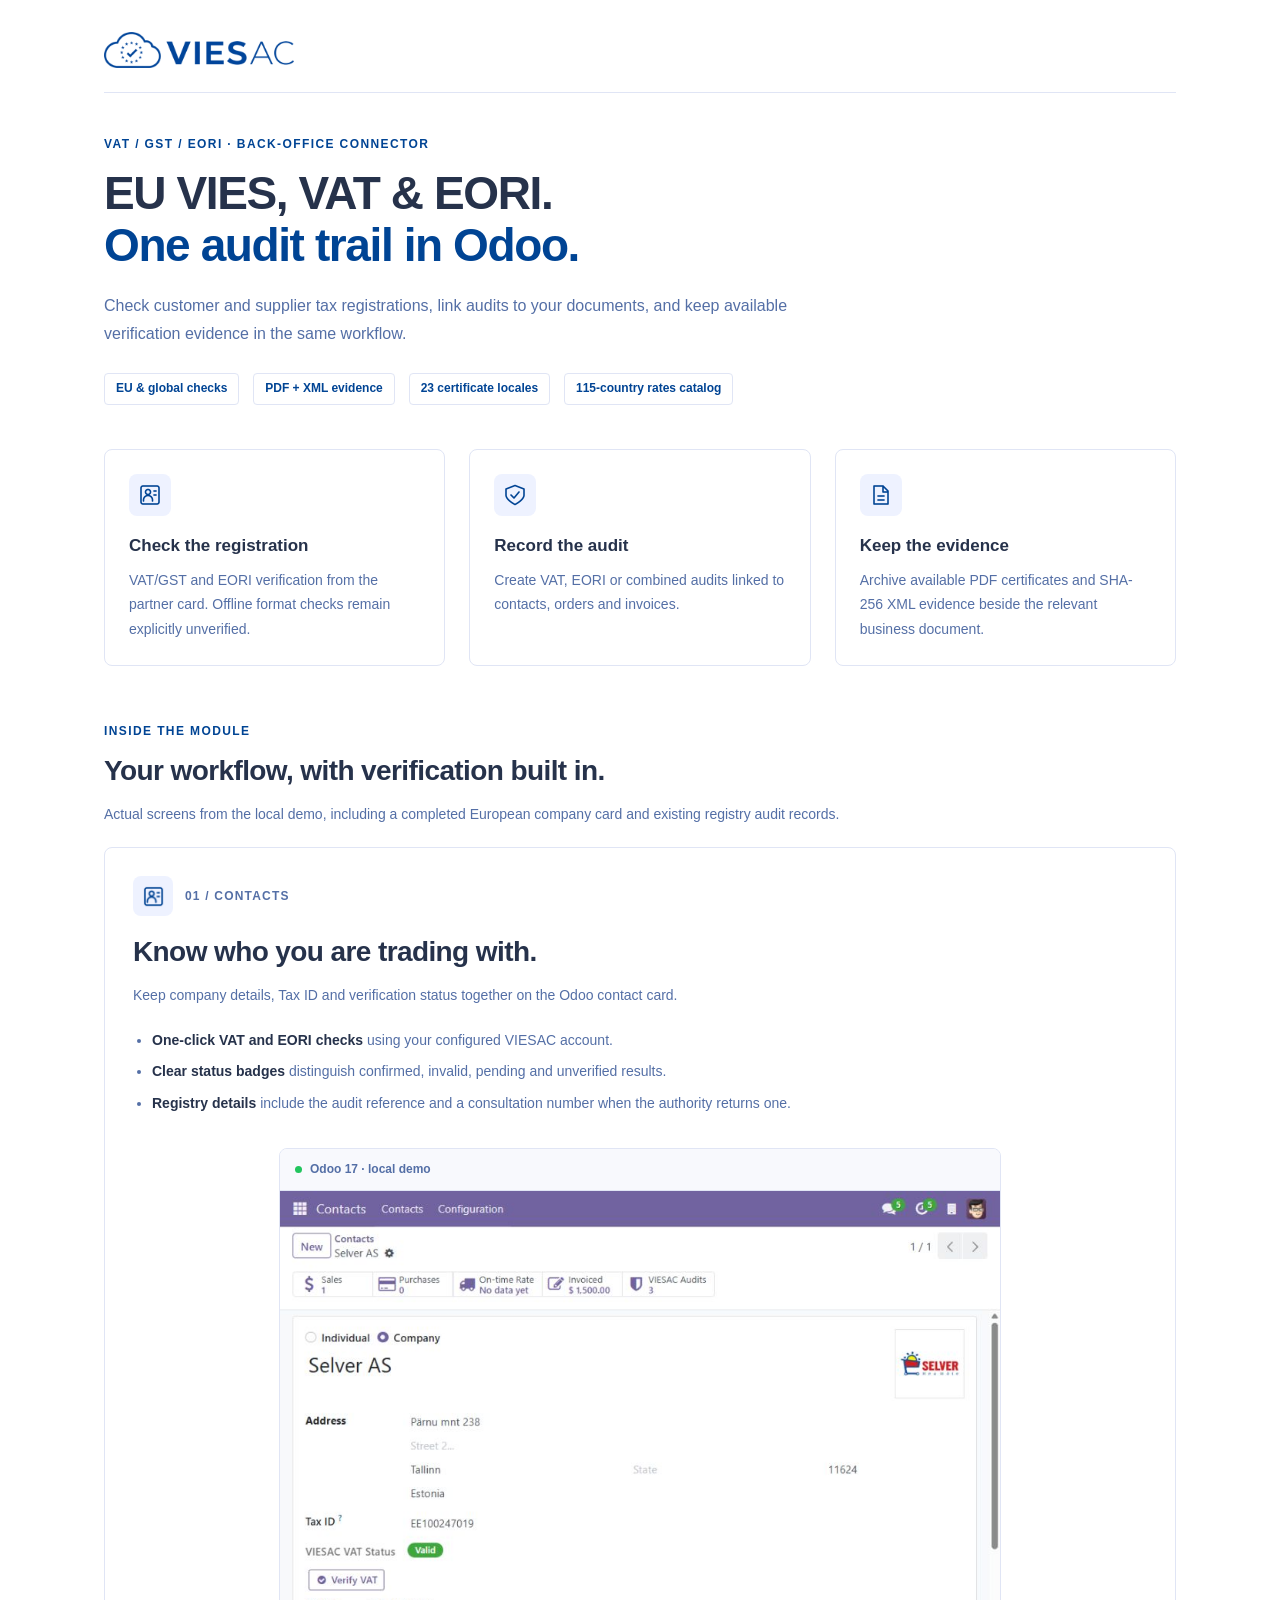
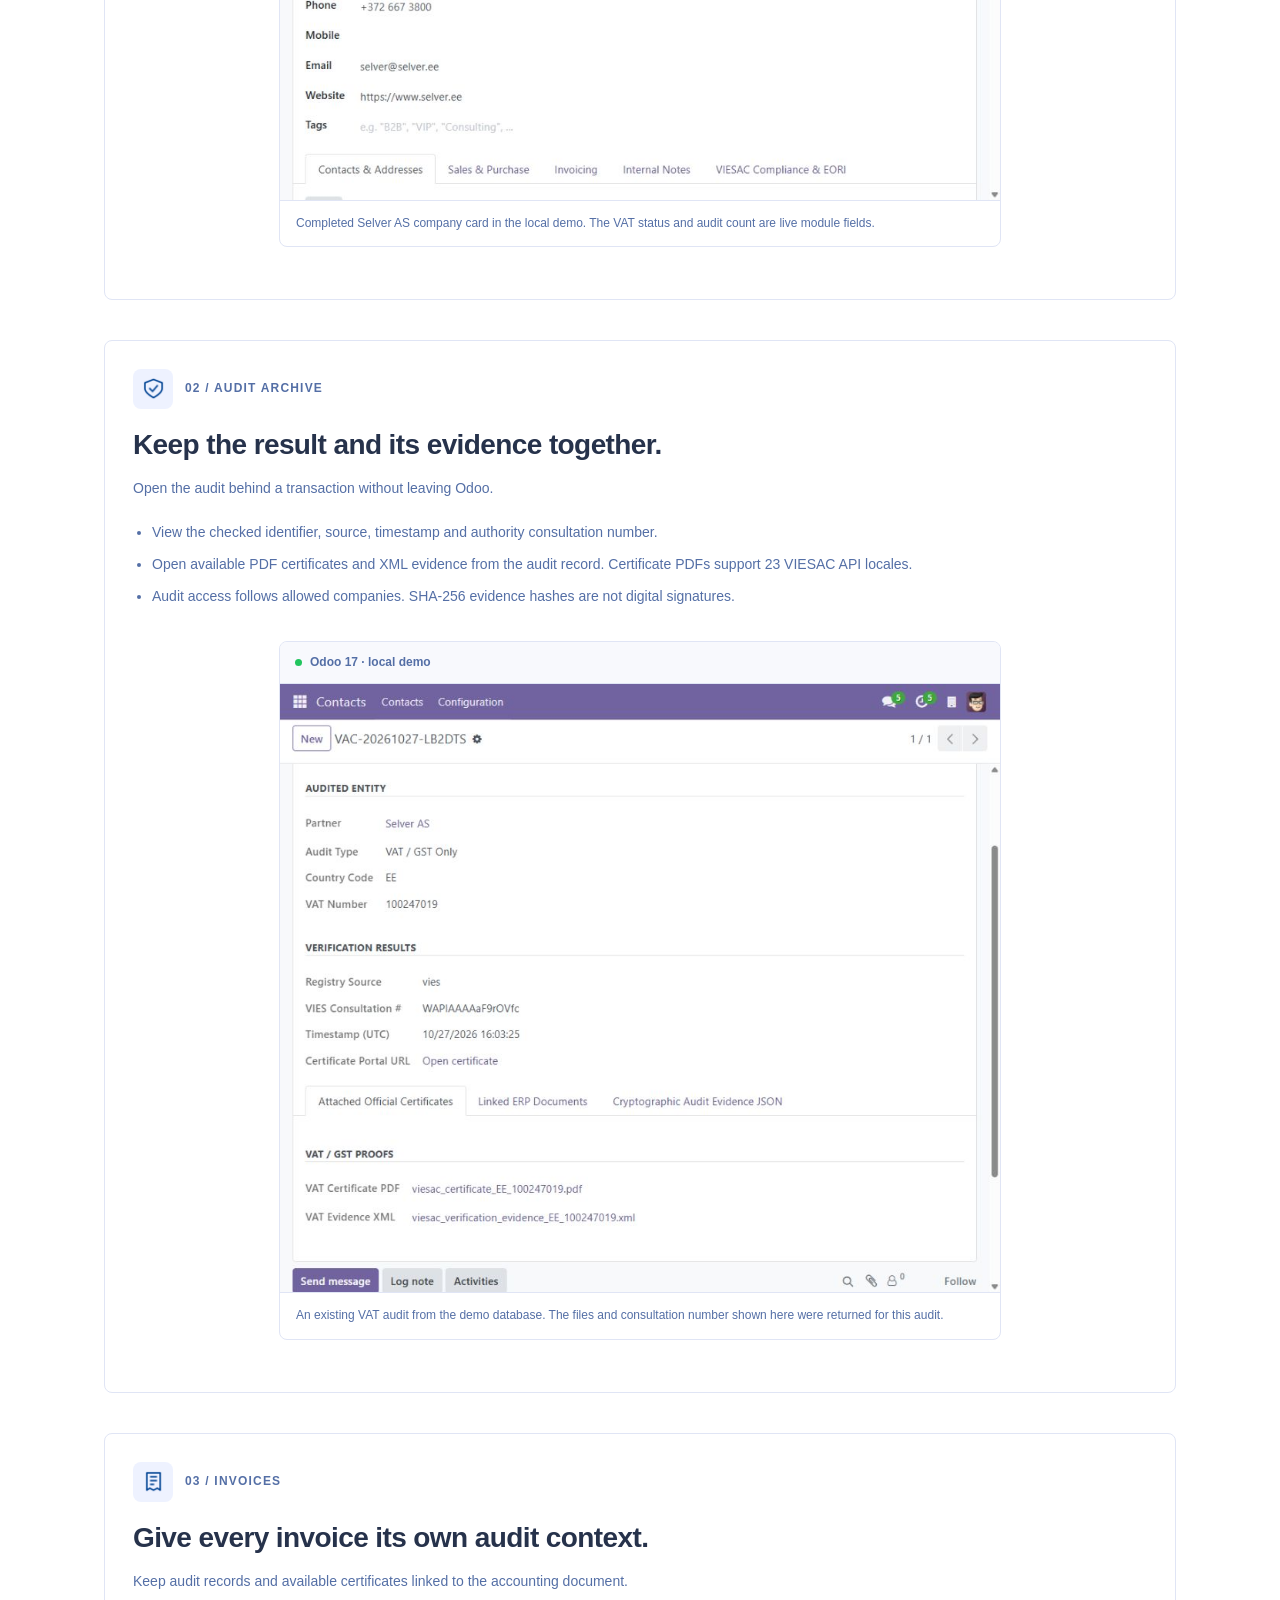
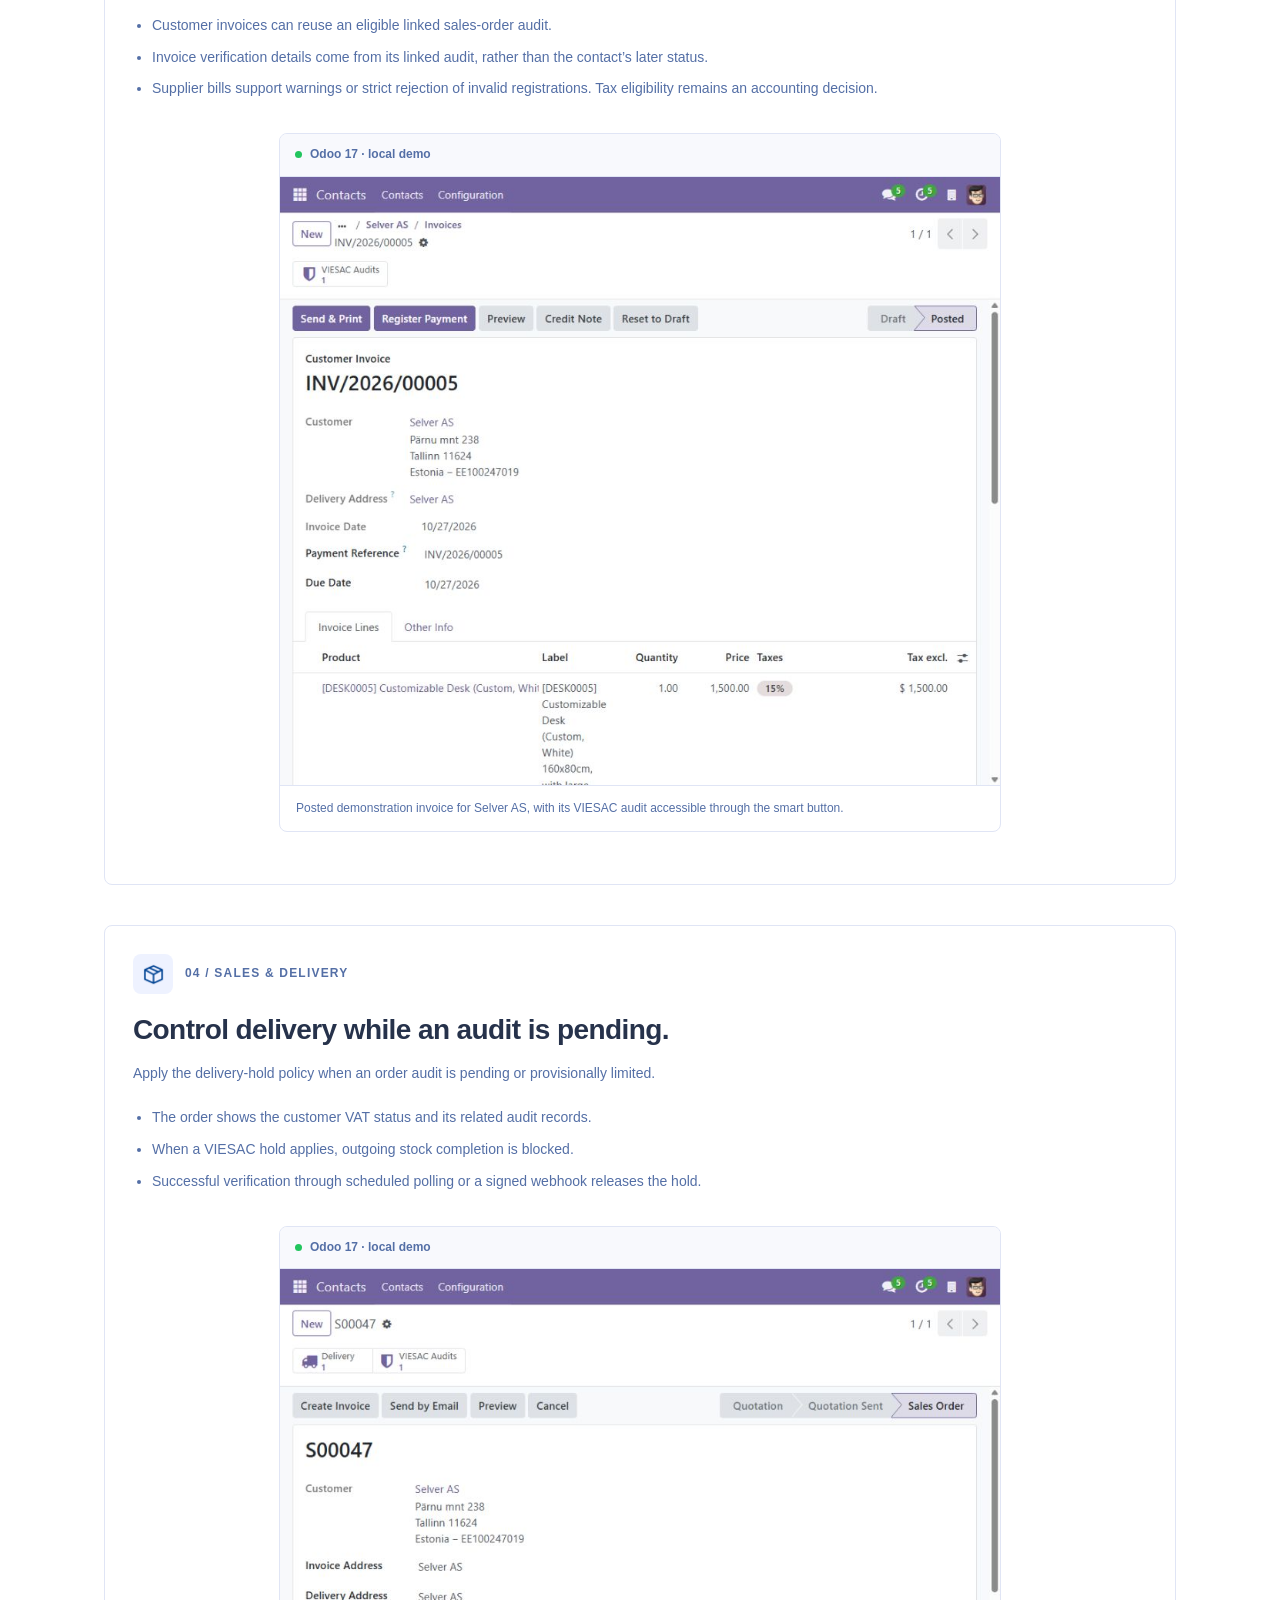
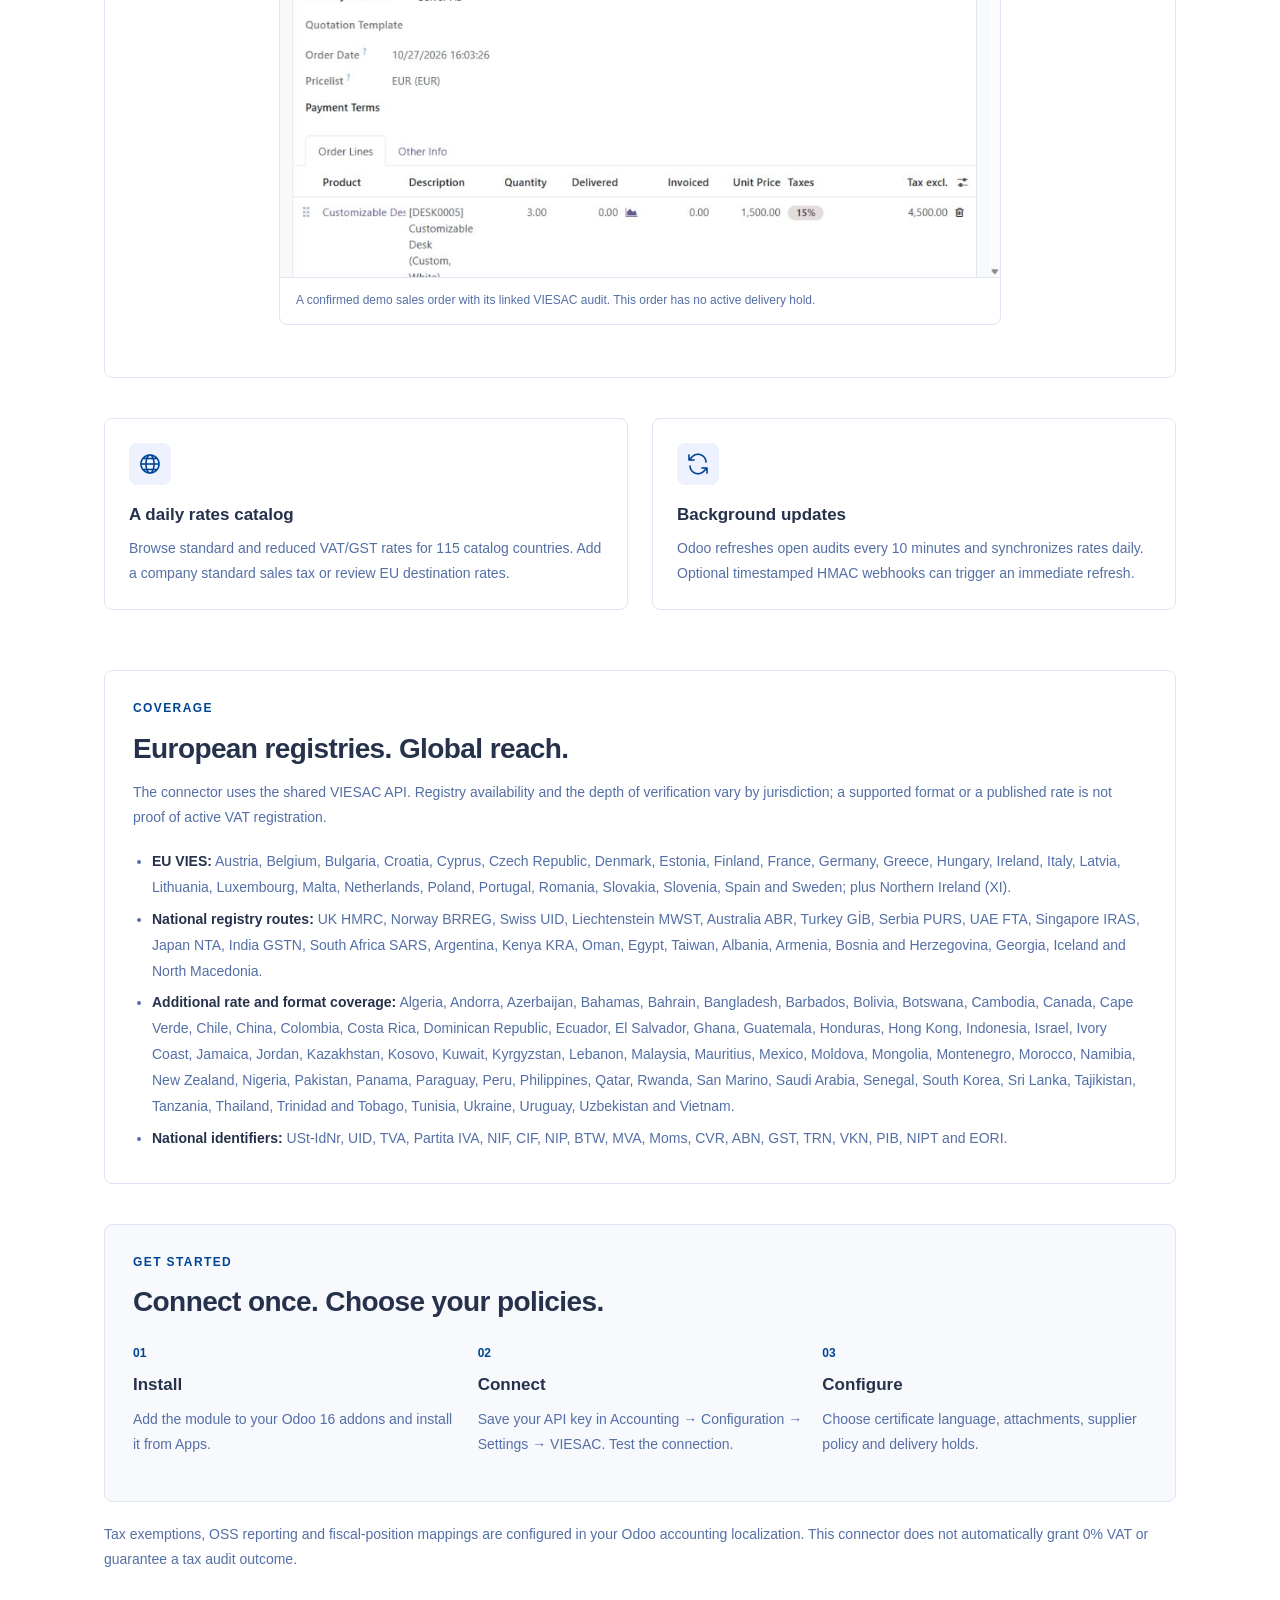
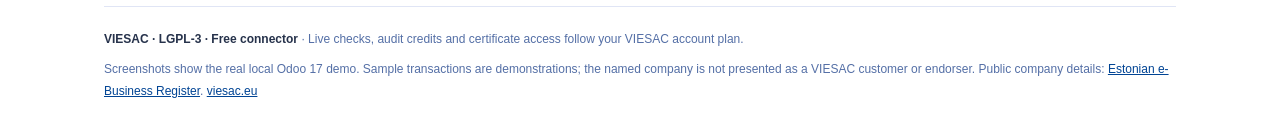
==== commit 41ca691a: "Fix explicit spacing between description feature badges" ====
--- a/viesac_vat_compliance/static/description/index.html
+++ b/viesac_vat_compliance/static/description/index.html
@@ -1,9 +1,9 @@
 <!DOCTYPE html>
-<html lang="en"><head><meta charset="utf-8"><meta name="viewport" content="width=device-width,initial-scale=1"><title>VIESAC VAT, GST &amp; EORI for Odoo 18</title></head>
+<html lang="en"><head><meta charset="utf-8"><meta name="viewport" content="width=device-width,initial-scale=1"><title>VIESAC VAT, GST &amp; EORI for Odoo 16</title></head>
 <body style="margin:0;background:#FFFFFF;">
 <div style="max-width:1120px;margin:0 auto;padding:24px;font-family:Arial,Helvetica,sans-serif;color:#26324B;font-size:14px;line-height:1.6;box-sizing:border-box;">
 <header style="display:flex;align-items:center;justify-content:space-between;gap:18px;flex-wrap:wrap;padding:8px 0 24px;border-bottom:1px solid #E0E5F5;"><a href="https://viesac.eu" style="text-decoration:none;"><img src="viesac-brand.png" width="190" alt="VIESAC" style="display:block;width:190px;max-width:100%;height:auto;border:0;"></a></header>
-<section style="padding:42px 0 34px;"><p style="margin:0 0 12px;color:#004494;font-size:12px;font-weight:700;letter-spacing:1.4px;text-transform:uppercase;">VAT / GST / EORI · Back-office connector</p><h1 style="margin:0 0 20px;max-width:870px;color:#26324B;font-size:clamp(30px,5vw,46px);line-height:1.14;font-weight:700;letter-spacing:-1.4px;">EU VIES, VAT &amp; EORI.<br><span style="color:#004494;">One audit trail in Odoo.</span></h1><p style="max-width:760px;margin:0 0 24px;font-size:16px;line-height:1.8;color:#546FA6;">Check customer and supplier tax registrations, link audits to your documents, and keep available verification evidence in the same workflow.</p><div style="display:flex;flex-wrap:wrap;gap:8px;"><span style="display:inline-block;padding:7px 11px;border:1px solid #E0E5F5;border-radius:4px;font-size:12px;line-height:1.3;font-weight:600;color:#004494;background:#FFFFFF;">EU &amp; global checks</span><span style="display:inline-block;padding:7px 11px;border:1px solid #E0E5F5;border-radius:4px;font-size:12px;line-height:1.3;font-weight:600;color:#004494;background:#FFFFFF;">PDF + XML evidence</span><span style="display:inline-block;padding:7px 11px;border:1px solid #E0E5F5;border-radius:4px;font-size:12px;line-height:1.3;font-weight:600;color:#004494;background:#FFFFFF;">23 certificate locales</span><span style="display:inline-block;padding:7px 11px;border:1px solid #E0E5F5;border-radius:4px;font-size:12px;line-height:1.3;font-weight:600;color:#004494;background:#FFFFFF;">115-country rates catalog</span></div></section>
-<div style="display:flex;flex-wrap:wrap;margin:0 -12px 32px;"><div style="flex:1 1 230px;margin:0 12px 24px;padding:24px;border:1px solid #E0E5F5;border-radius:8px;background:#FFFFFF;box-sizing:border-box;"><div style="display:flex;align-items:center;justify-content:center;width:42px;height:42px;margin-bottom:18px;border-radius:8px;background:#EEF2FF;"><img src="icons/contacts.png" width="24" height="24" alt="" style="display:block;width:24px;height:24px;border:0;"></div><h3 style="margin:0 0 10px;font-size:17px;line-height:1.4;color:#26324B;font-weight:700;">Check the registration</h3><p style="margin:0;font-size:14px;line-height:1.75;color:#546FA6;">VAT/GST and EORI verification from the partner card. Offline format checks remain explicitly unverified.</p></div><div style="flex:1 1 230px;margin:0 12px 24px;padding:24px;border:1px solid #E0E5F5;border-radius:8px;background:#FFFFFF;box-sizing:border-box;"><div style="display:flex;align-items:center;justify-content:center;width:42px;height:42px;margin-bottom:18px;border-radius:8px;background:#EEF2FF;"><img src="icons/shield.png" width="24" height="24" alt="" style="display:block;width:24px;height:24px;border:0;"></div><h3 style="margin:0 0 10px;font-size:17px;line-height:1.4;color:#26324B;font-weight:700;">Record the audit</h3><p style="margin:0;font-size:14px;line-height:1.75;color:#546FA6;">Create VAT, EORI or combined audits linked to contacts, orders and invoices.</p></div><div style="flex:1 1 230px;margin:0 12px 24px;padding:24px;border:1px solid #E0E5F5;border-radius:8px;background:#FFFFFF;box-sizing:border-box;"><div style="display:flex;align-items:center;justify-content:center;width:42px;height:42px;margin-bottom:18px;border-radius:8px;background:#EEF2FF;"><img src="icons/file.png" width="24" height="24" alt="" style="display:block;width:24px;height:24px;border:0;"></div><h3 style="margin:0 0 10px;font-size:17px;line-height:1.4;color:#26324B;font-weight:700;">Keep the evidence</h3><p style="margin:0;font-size:14px;line-height:1.75;color:#546FA6;">Archive available PDF certificates and SHA-256 XML evidence beside the relevant business document.</p></div></div><p style="margin:0 0 12px;color:#004494;font-size:12px;font-weight:700;letter-spacing:1.4px;text-transform:uppercase;">Inside the module</p><h2 style="margin:0 0 14px;color:#26324B;font-size:28px;line-height:1.25;font-weight:700;letter-spacing:-.6px;">Your workflow, with verification built in.</h2><p style="margin:0 0 16px;font-size:14px;line-height:1.8;color:#546FA6;">Actual screens from the local demo, including a completed European company card and existing registry audit records.</p><section style="margin-top:20px;margin-bottom:40px;padding:28px;border:1px solid #E0E5F5;border-radius:8px;background:#FFFFFF;"><div style="display:flex;align-items:center;gap:12px;margin-bottom:18px;"><div style="display:flex;align-items:center;justify-content:center;width:40px;height:40px;border-radius:8px;background:#EEF2FF;"><img src="icons/contacts.png" width="23" height="23" alt="" style="display:block;width:23px;height:23px;border:0;"></div><span style="font-size:12px;letter-spacing:1.2px;font-weight:700;color:#546FA6;">01 / CONTACTS</span></div><h2 style="margin:0 0 14px;color:#26324B;font-size:28px;line-height:1.25;font-weight:700;letter-spacing:-.6px;">Know who you are trading with.</h2><p style="margin:0 0 16px;font-size:14px;line-height:1.8;color:#546FA6;">Keep company details, Tax ID and verification status together on the Odoo contact card.</p><ul style="margin:0;padding-left:19px;color:#546FA6;font-size:14px;line-height:1.85;"><li style="padding:3px 0;"><strong style="color:#26324B;">One-click VAT and EORI checks</strong> using your configured VIESAC account.</li><li style="padding:3px 0;"><strong style="color:#26324B;">Clear status badges</strong> distinguish confirmed, invalid, pending and unverified results.</li><li style="padding:3px 0;"><strong style="color:#26324B;">Registry details</strong> include the audit reference and a consultation number when the authority returns one.</li></ul><figure style="max-width:720px;margin:28px auto 24px;padding:0;border:1px solid #E0E5F5;border-radius:8px;background:#FFFFFF;overflow:hidden;"><div style="display:flex;align-items:center;gap:8px;padding:11px 15px;background:#F8F9FD;border-bottom:1px solid #E0E5F5;"><span style="display:inline-block;width:7px;height:7px;border-radius:50%;background:#22C55E;"></span><span style="font-size:12px;font-weight:600;color:#546FA6;">Odoo 17 · local demo</span></div><img src="screenshot_customers.jpg" alt="Know who you are trading with." style="display:block;width:100%;max-width:720px;height:auto;border:0;"><figcaption style="padding:13px 16px;font-size:12px;line-height:1.6;color:#546FA6;border-top:1px solid #E0E5F5;">Completed Selver AS company card in the local demo. The VAT status and audit count are live module fields.</figcaption></figure></section><section style="margin-top:20px;margin-bottom:40px;padding:28px;border:1px solid #E0E5F5;border-radius:8px;background:#FFFFFF;"><div style="display:flex;align-items:center;gap:12px;margin-bottom:18px;"><div style="display:flex;align-items:center;justify-content:center;width:40px;height:40px;border-radius:8px;background:#EEF2FF;"><img src="icons/shield.png" width="23" height="23" alt="" style="display:block;width:23px;height:23px;border:0;"></div><span style="font-size:12px;letter-spacing:1.2px;font-weight:700;color:#546FA6;">02 / AUDIT ARCHIVE</span></div><h2 style="margin:0 0 14px;color:#26324B;font-size:28px;line-height:1.25;font-weight:700;letter-spacing:-.6px;">Keep the result and its evidence together.</h2><p style="margin:0 0 16px;font-size:14px;line-height:1.8;color:#546FA6;">Open the audit behind a transaction without leaving Odoo.</p><ul style="margin:0;padding-left:19px;color:#546FA6;font-size:14px;line-height:1.85;"><li style="padding:3px 0;">View the checked identifier, source, timestamp and authority consultation number.</li><li style="padding:3px 0;">Open available PDF certificates and XML evidence from the audit record. Certificate PDFs support 23 VIESAC API locales.</li><li style="padding:3px 0;">Audit access follows allowed companies. SHA-256 evidence hashes are not digital signatures.</li></ul><figure style="max-width:720px;margin:28px auto 24px;padding:0;border:1px solid #E0E5F5;border-radius:8px;background:#FFFFFF;overflow:hidden;"><div style="display:flex;align-items:center;gap:8px;padding:11px 15px;background:#F8F9FD;border-bottom:1px solid #E0E5F5;"><span style="display:inline-block;width:7px;height:7px;border-radius:50%;background:#22C55E;"></span><span style="font-size:12px;font-weight:600;color:#546FA6;">Odoo 17 · local demo</span></div><img src="screenshot_audit.jpg" alt="Keep the result and its evidence together." style="display:block;width:100%;max-width:720px;height:auto;border:0;"><figcaption style="padding:13px 16px;font-size:12px;line-height:1.6;color:#546FA6;border-top:1px solid #E0E5F5;">An existing VAT audit from the demo database. The files and consultation number shown here were returned for this audit.</figcaption></figure></section><section style="margin-top:20px;margin-bottom:40px;padding:28px;border:1px solid #E0E5F5;border-radius:8px;background:#FFFFFF;"><div style="display:flex;align-items:center;gap:12px;margin-bottom:18px;"><div style="display:flex;align-items:center;justify-content:center;width:40px;height:40px;border-radius:8px;background:#EEF2FF;"><img src="icons/invoice.png" width="23" height="23" alt="" style="display:block;width:23px;height:23px;border:0;"></div><span style="font-size:12px;letter-spacing:1.2px;font-weight:700;color:#546FA6;">03 / INVOICES</span></div><h2 style="margin:0 0 14px;color:#26324B;font-size:28px;line-height:1.25;font-weight:700;letter-spacing:-.6px;">Give every invoice its own audit context.</h2><p style="margin:0 0 16px;font-size:14px;line-height:1.8;color:#546FA6;">Keep audit records and available certificates linked to the accounting document.</p><ul style="margin:0;padding-left:19px;color:#546FA6;font-size:14px;line-height:1.85;"><li style="padding:3px 0;">Customer invoices can reuse an eligible linked sales-order audit.</li><li style="padding:3px 0;">Invoice verification details come from its linked audit, rather than the contact’s later status.</li><li style="padding:3px 0;">Supplier bills support warnings or strict rejection of invalid registrations. Tax eligibility remains an accounting decision.</li></ul><figure style="max-width:720px;margin:28px auto 24px;padding:0;border:1px solid #E0E5F5;border-radius:8px;background:#FFFFFF;overflow:hidden;"><div style="display:flex;align-items:center;gap:8px;padding:11px 15px;background:#F8F9FD;border-bottom:1px solid #E0E5F5;"><span style="display:inline-block;width:7px;height:7px;border-radius:50%;background:#22C55E;"></span><span style="font-size:12px;font-weight:600;color:#546FA6;">Odoo 17 · local demo</span></div><img src="screenshot_invoices.jpg" alt="Give every invoice its own audit context." style="display:block;width:100%;max-width:720px;height:auto;border:0;"><figcaption style="padding:13px 16px;font-size:12px;line-height:1.6;color:#546FA6;border-top:1px solid #E0E5F5;">Posted demonstration invoice for Selver AS, with its VIESAC audit accessible through the smart button.</figcaption></figure></section><section style="margin-top:20px;margin-bottom:40px;padding:28px;border:1px solid #E0E5F5;border-radius:8px;background:#FFFFFF;"><div style="display:flex;align-items:center;gap:12px;margin-bottom:18px;"><div style="display:flex;align-items:center;justify-content:center;width:40px;height:40px;border-radius:8px;background:#EEF2FF;"><img src="icons/order.png" width="23" height="23" alt="" style="display:block;width:23px;height:23px;border:0;"></div><span style="font-size:12px;letter-spacing:1.2px;font-weight:700;color:#546FA6;">04 / SALES &amp; DELIVERY</span></div><h2 style="margin:0 0 14px;color:#26324B;font-size:28px;line-height:1.25;font-weight:700;letter-spacing:-.6px;">Control delivery while an audit is pending.</h2><p style="margin:0 0 16px;font-size:14px;line-height:1.8;color:#546FA6;">Apply the delivery-hold policy when an order audit is pending or provisionally limited.</p><ul style="margin:0;padding-left:19px;color:#546FA6;font-size:14px;line-height:1.85;"><li style="padding:3px 0;">The order shows the customer VAT status and its related audit records.</li><li style="padding:3px 0;">When a VIESAC hold applies, outgoing stock completion is blocked.</li><li style="padding:3px 0;">Successful verification through scheduled polling or a signed webhook releases the hold.</li></ul><figure style="max-width:720px;margin:28px auto 24px;padding:0;border:1px solid #E0E5F5;border-radius:8px;background:#FFFFFF;overflow:hidden;"><div style="display:flex;align-items:center;gap:8px;padding:11px 15px;background:#F8F9FD;border-bottom:1px solid #E0E5F5;"><span style="display:inline-block;width:7px;height:7px;border-radius:50%;background:#22C55E;"></span><span style="font-size:12px;font-weight:600;color:#546FA6;">Odoo 17 · local demo</span></div><img src="screenshot_orders.jpg" alt="Control delivery while an audit is pending." style="display:block;width:100%;max-width:720px;height:auto;border:0;"><figcaption style="padding:13px 16px;font-size:12px;line-height:1.6;color:#546FA6;border-top:1px solid #E0E5F5;">A confirmed demo sales order with its linked VIESAC audit. This order has no active delivery hold.</figcaption></figure></section><section style="margin:32px 0;"><div style="display:flex;flex-wrap:wrap;margin-left:-12px;margin-right:-12px;"><div style="flex:1 1 230px;margin:0 12px 24px;padding:24px;border:1px solid #E0E5F5;border-radius:8px;background:#FFFFFF;box-sizing:border-box;"><div style="display:flex;align-items:center;justify-content:center;width:42px;height:42px;margin-bottom:18px;border-radius:8px;background:#EEF2FF;"><img src="icons/globe.png" width="24" height="24" alt="" style="display:block;width:24px;height:24px;border:0;"></div><h3 style="margin:0 0 10px;font-size:17px;line-height:1.4;color:#26324B;font-weight:700;">A daily rates catalog</h3><p style="margin:0;font-size:14px;line-height:1.75;color:#546FA6;">Browse standard and reduced VAT/GST rates for 115 catalog countries. Add a company standard sales tax or review EU destination rates.</p></div><div style="flex:1 1 230px;margin:0 12px 24px;padding:24px;border:1px solid #E0E5F5;border-radius:8px;background:#FFFFFF;box-sizing:border-box;"><div style="display:flex;align-items:center;justify-content:center;width:42px;height:42px;margin-bottom:18px;border-radius:8px;background:#EEF2FF;"><img src="icons/sync.png" width="24" height="24" alt="" style="display:block;width:24px;height:24px;border:0;"></div><h3 style="margin:0 0 10px;font-size:17px;line-height:1.4;color:#26324B;font-weight:700;">Background updates</h3><p style="margin:0;font-size:14px;line-height:1.75;color:#546FA6;">Odoo refreshes open audits every 10 minutes and synchronizes rates daily. Optional timestamped HMAC webhooks can trigger an immediate refresh.</p></div></div></section><section style="margin-top:36px;margin-bottom:40px;padding:28px;border:1px solid #E0E5F5;border-radius:8px;"><p style="margin:0 0 12px;color:#004494;font-size:12px;font-weight:700;letter-spacing:1.4px;text-transform:uppercase;">Coverage</p><h2 style="margin:0 0 14px;color:#26324B;font-size:28px;line-height:1.25;font-weight:700;letter-spacing:-.6px;">European registries. Global reach.</h2><p style="margin:0 0 16px;font-size:14px;line-height:1.8;color:#546FA6;">The connector uses the shared VIESAC API. Registry availability and the depth of verification vary by jurisdiction; a supported format or a published rate is not proof of active VAT registration.</p><ul style="margin:0;padding-left:19px;color:#546FA6;font-size:14px;line-height:1.85;"><li style="padding:3px 0;"><strong style="color:#26324B;">EU VIES:</strong> Austria, Belgium, Bulgaria, Croatia, Cyprus, Czech Republic, Denmark, Estonia, Finland, France, Germany, Greece, Hungary, Ireland, Italy, Latvia, Lithuania, Luxembourg, Malta, Netherlands, Poland, Portugal, Romania, Slovakia, Slovenia, Spain and Sweden; plus Northern Ireland (XI).</li><li style="padding:3px 0;"><strong style="color:#26324B;">National registry routes:</strong> UK HMRC, Norway BRREG, Swiss UID, Liechtenstein MWST, Australia ABR, Turkey GİB, Serbia PURS, UAE FTA, Singapore IRAS, Japan NTA, India GSTN, South Africa SARS, Argentina, Kenya KRA, Oman, Egypt, Taiwan, Albania, Armenia, Bosnia and Herzegovina, Georgia, Iceland and North Macedonia.</li><li style="padding:3px 0;"><strong style="color:#26324B;">Additional rate and format coverage:</strong> Algeria, Andorra, Azerbaijan, Bahamas, Bahrain, Bangladesh, Barbados, Bolivia, Botswana, Cambodia, Canada, Cape Verde, Chile, China, Colombia, Costa Rica, Dominican Republic, Ecuador, El Salvador, Ghana, Guatemala, Honduras, Hong Kong, Indonesia, Israel, Ivory Coast, Jamaica, Jordan, Kazakhstan, Kosovo, Kuwait, Kyrgyzstan, Lebanon, Malaysia, Mauritius, Mexico, Moldova, Mongolia, Montenegro, Morocco, Namibia, New Zealand, Nigeria, Pakistan, Panama, Paraguay, Peru, Philippines, Qatar, Rwanda, San Marino, Saudi Arabia, Senegal, South Korea, Sri Lanka, Tajikistan, Tanzania, Thailand, Trinidad and Tobago, Tunisia, Ukraine, Uruguay, Uzbekistan and Vietnam.</li><li style="padding:3px 0;"><strong style="color:#26324B;">National identifiers:</strong> USt-IdNr, UID, TVA, Partita IVA, NIF, CIF, NIP, BTW, MVA, Moms, CVR, ABN, GST, TRN, VKN, PIB, NIPT and EORI.</li></ul></section><section style="padding:28px;border:1px solid #E0E5F5;border-radius:8px;background:#F8F9FD;"><p style="margin:0 0 12px;color:#004494;font-size:12px;font-weight:700;letter-spacing:1.4px;text-transform:uppercase;">Get started</p><h2 style="margin:0 0 14px;color:#26324B;font-size:28px;line-height:1.25;font-weight:700;letter-spacing:-.6px;">Connect once. Choose your policies.</h2><div style="display:flex;flex-wrap:wrap;gap:20px;margin-top:22px;"><div style="flex:1 1 220px;"><span style="font-size:12px;font-weight:700;color:#004494;">01</span><h3 style="margin:8px 0;font-size:17px;color:#26324B;">Install</h3><p style="margin:0 0 16px;font-size:14px;line-height:1.8;color:#546FA6;">Add the module to your Odoo 18 addons and install it from Apps.</p></div><div style="flex:1 1 220px;"><span style="font-size:12px;font-weight:700;color:#004494;">02</span><h3 style="margin:8px 0;font-size:17px;color:#26324B;">Connect</h3><p style="margin:0 0 16px;font-size:14px;line-height:1.8;color:#546FA6;">Save your API key in Accounting → Configuration → Settings → VIESAC. Test the connection.</p></div><div style="flex:1 1 220px;"><span style="font-size:12px;font-weight:700;color:#004494;">03</span><h3 style="margin:8px 0;font-size:17px;color:#26324B;">Configure</h3><p style="margin:0 0 16px;font-size:14px;line-height:1.8;color:#546FA6;">Choose certificate language, attachments, supplier policy and delivery holds.</p></div></div></section><aside style="padding:20px 0 0;"><p style="margin:0 0 16px;font-size:14px;line-height:1.8;color:#546FA6;">Tax exemptions, OSS reporting and fiscal-position mappings are configured in your Odoo accounting localization. This connector does not automatically grant 0% VAT or guarantee a tax audit outcome.</p></aside>
+<section style="padding:42px 0 34px;"><p style="margin:0 0 12px;color:#004494;font-size:12px;font-weight:700;letter-spacing:1.4px;text-transform:uppercase;">VAT / GST / EORI · Back-office connector</p><h1 style="margin:0 0 20px;max-width:870px;color:#26324B;font-size:clamp(30px,5vw,46px);line-height:1.14;font-weight:700;letter-spacing:-1.4px;">EU VIES, VAT &amp; EORI.<br><span style="color:#004494;">One audit trail in Odoo.</span></h1><p style="max-width:760px;margin:0 0 24px;font-size:16px;line-height:1.8;color:#546FA6;">Check customer and supplier tax registrations, link audits to your documents, and keep available verification evidence in the same workflow.</p><div style="display:block;"><span style="display:inline-block;margin:0 10px 10px 0;padding:7px 11px;border:1px solid #E0E5F5;border-radius:4px;font-size:12px;line-height:1.3;font-weight:600;color:#004494;background:#FFFFFF;">EU &amp; global checks</span> <span style="display:inline-block;margin:0 10px 10px 0;padding:7px 11px;border:1px solid #E0E5F5;border-radius:4px;font-size:12px;line-height:1.3;font-weight:600;color:#004494;background:#FFFFFF;">PDF + XML evidence</span> <span style="display:inline-block;margin:0 10px 10px 0;padding:7px 11px;border:1px solid #E0E5F5;border-radius:4px;font-size:12px;line-height:1.3;font-weight:600;color:#004494;background:#FFFFFF;">23 certificate locales</span> <span style="display:inline-block;margin:0 10px 10px 0;padding:7px 11px;border:1px solid #E0E5F5;border-radius:4px;font-size:12px;line-height:1.3;font-weight:600;color:#004494;background:#FFFFFF;">115-country rates catalog</span></div></section>
+<div style="display:flex;flex-wrap:wrap;margin:0 -12px 32px;"><div style="flex:1 1 230px;margin:0 12px 24px;padding:24px;border:1px solid #E0E5F5;border-radius:8px;background:#FFFFFF;box-sizing:border-box;"><div style="display:flex;align-items:center;justify-content:center;width:42px;height:42px;margin-bottom:18px;border-radius:8px;background:#EEF2FF;"><img src="icons/contacts.png" width="24" height="24" alt="" style="display:block;width:24px;height:24px;border:0;"></div><h3 style="margin:0 0 10px;font-size:17px;line-height:1.4;color:#26324B;font-weight:700;">Check the registration</h3><p style="margin:0;font-size:14px;line-height:1.75;color:#546FA6;">VAT/GST and EORI verification from the partner card. Offline format checks remain explicitly unverified.</p></div><div style="flex:1 1 230px;margin:0 12px 24px;padding:24px;border:1px solid #E0E5F5;border-radius:8px;background:#FFFFFF;box-sizing:border-box;"><div style="display:flex;align-items:center;justify-content:center;width:42px;height:42px;margin-bottom:18px;border-radius:8px;background:#EEF2FF;"><img src="icons/shield.png" width="24" height="24" alt="" style="display:block;width:24px;height:24px;border:0;"></div><h3 style="margin:0 0 10px;font-size:17px;line-height:1.4;color:#26324B;font-weight:700;">Record the audit</h3><p style="margin:0;font-size:14px;line-height:1.75;color:#546FA6;">Create VAT, EORI or combined audits linked to contacts, orders and invoices.</p></div><div style="flex:1 1 230px;margin:0 12px 24px;padding:24px;border:1px solid #E0E5F5;border-radius:8px;background:#FFFFFF;box-sizing:border-box;"><div style="display:flex;align-items:center;justify-content:center;width:42px;height:42px;margin-bottom:18px;border-radius:8px;background:#EEF2FF;"><img src="icons/file.png" width="24" height="24" alt="" style="display:block;width:24px;height:24px;border:0;"></div><h3 style="margin:0 0 10px;font-size:17px;line-height:1.4;color:#26324B;font-weight:700;">Keep the evidence</h3><p style="margin:0;font-size:14px;line-height:1.75;color:#546FA6;">Archive available PDF certificates and SHA-256 XML evidence beside the relevant business document.</p></div></div><p style="margin:0 0 12px;color:#004494;font-size:12px;font-weight:700;letter-spacing:1.4px;text-transform:uppercase;">Inside the module</p><h2 style="margin:0 0 14px;color:#26324B;font-size:28px;line-height:1.25;font-weight:700;letter-spacing:-.6px;">Your workflow, with verification built in.</h2><p style="margin:0 0 16px;font-size:14px;line-height:1.8;color:#546FA6;">Actual screens from the local demo, including a completed European company card and existing registry audit records.</p><section style="margin-top:20px;margin-bottom:40px;padding:28px;border:1px solid #E0E5F5;border-radius:8px;background:#FFFFFF;"><div style="display:flex;align-items:center;gap:12px;margin-bottom:18px;"><div style="display:flex;align-items:center;justify-content:center;width:40px;height:40px;border-radius:8px;background:#EEF2FF;"><img src="icons/contacts.png" width="23" height="23" alt="" style="display:block;width:23px;height:23px;border:0;"></div><span style="font-size:12px;letter-spacing:1.2px;font-weight:700;color:#546FA6;">01 / CONTACTS</span></div><h2 style="margin:0 0 14px;color:#26324B;font-size:28px;line-height:1.25;font-weight:700;letter-spacing:-.6px;">Know who you are trading with.</h2><p style="margin:0 0 16px;font-size:14px;line-height:1.8;color:#546FA6;">Keep company details, Tax ID and verification status together on the Odoo contact card.</p><ul style="margin:0;padding-left:19px;color:#546FA6;font-size:14px;line-height:1.85;"><li style="padding:3px 0;"><strong style="color:#26324B;">One-click VAT and EORI checks</strong> using your configured VIESAC account.</li><li style="padding:3px 0;"><strong style="color:#26324B;">Clear status badges</strong> distinguish confirmed, invalid, pending and unverified results.</li><li style="padding:3px 0;"><strong style="color:#26324B;">Registry details</strong> include the audit reference and a consultation number when the authority returns one.</li></ul><figure style="max-width:720px;margin:28px auto 24px;padding:0;border:1px solid #E0E5F5;border-radius:8px;background:#FFFFFF;overflow:hidden;"><div style="display:flex;align-items:center;gap:8px;padding:11px 15px;background:#F8F9FD;border-bottom:1px solid #E0E5F5;"><span style="display:inline-block;width:7px;height:7px;border-radius:50%;background:#22C55E;"></span><span style="font-size:12px;font-weight:600;color:#546FA6;">Odoo 17 · local demo</span></div><img src="screenshot_customers.jpg" alt="Know who you are trading with." style="display:block;width:100%;max-width:720px;height:auto;border:0;"><figcaption style="padding:13px 16px;font-size:12px;line-height:1.6;color:#546FA6;border-top:1px solid #E0E5F5;">Completed Selver AS company card in the local demo. The VAT status and audit count are live module fields.</figcaption></figure></section><section style="margin-top:20px;margin-bottom:40px;padding:28px;border:1px solid #E0E5F5;border-radius:8px;background:#FFFFFF;"><div style="display:flex;align-items:center;gap:12px;margin-bottom:18px;"><div style="display:flex;align-items:center;justify-content:center;width:40px;height:40px;border-radius:8px;background:#EEF2FF;"><img src="icons/shield.png" width="23" height="23" alt="" style="display:block;width:23px;height:23px;border:0;"></div><span style="font-size:12px;letter-spacing:1.2px;font-weight:700;color:#546FA6;">02 / AUDIT ARCHIVE</span></div><h2 style="margin:0 0 14px;color:#26324B;font-size:28px;line-height:1.25;font-weight:700;letter-spacing:-.6px;">Keep the result and its evidence together.</h2><p style="margin:0 0 16px;font-size:14px;line-height:1.8;color:#546FA6;">Open the audit behind a transaction without leaving Odoo.</p><ul style="margin:0;padding-left:19px;color:#546FA6;font-size:14px;line-height:1.85;"><li style="padding:3px 0;">View the checked identifier, source, timestamp and authority consultation number.</li><li style="padding:3px 0;">Open available PDF certificates and XML evidence from the audit record. Certificate PDFs support 23 VIESAC API locales.</li><li style="padding:3px 0;">Audit access follows allowed companies. SHA-256 evidence hashes are not digital signatures.</li></ul><figure style="max-width:720px;margin:28px auto 24px;padding:0;border:1px solid #E0E5F5;border-radius:8px;background:#FFFFFF;overflow:hidden;"><div style="display:flex;align-items:center;gap:8px;padding:11px 15px;background:#F8F9FD;border-bottom:1px solid #E0E5F5;"><span style="display:inline-block;width:7px;height:7px;border-radius:50%;background:#22C55E;"></span><span style="font-size:12px;font-weight:600;color:#546FA6;">Odoo 17 · local demo</span></div><img src="screenshot_audit.jpg" alt="Keep the result and its evidence together." style="display:block;width:100%;max-width:720px;height:auto;border:0;"><figcaption style="padding:13px 16px;font-size:12px;line-height:1.6;color:#546FA6;border-top:1px solid #E0E5F5;">An existing VAT audit from the demo database. The files and consultation number shown here were returned for this audit.</figcaption></figure></section><section style="margin-top:20px;margin-bottom:40px;padding:28px;border:1px solid #E0E5F5;border-radius:8px;background:#FFFFFF;"><div style="display:flex;align-items:center;gap:12px;margin-bottom:18px;"><div style="display:flex;align-items:center;justify-content:center;width:40px;height:40px;border-radius:8px;background:#EEF2FF;"><img src="icons/invoice.png" width="23" height="23" alt="" style="display:block;width:23px;height:23px;border:0;"></div><span style="font-size:12px;letter-spacing:1.2px;font-weight:700;color:#546FA6;">03 / INVOICES</span></div><h2 style="margin:0 0 14px;color:#26324B;font-size:28px;line-height:1.25;font-weight:700;letter-spacing:-.6px;">Give every invoice its own audit context.</h2><p style="margin:0 0 16px;font-size:14px;line-height:1.8;color:#546FA6;">Keep audit records and available certificates linked to the accounting document.</p><ul style="margin:0;padding-left:19px;color:#546FA6;font-size:14px;line-height:1.85;"><li style="padding:3px 0;">Customer invoices can reuse an eligible linked sales-order audit.</li><li style="padding:3px 0;">Invoice verification details come from its linked audit, rather than the contact’s later status.</li><li style="padding:3px 0;">Supplier bills support warnings or strict rejection of invalid registrations. Tax eligibility remains an accounting decision.</li></ul><figure style="max-width:720px;margin:28px auto 24px;padding:0;border:1px solid #E0E5F5;border-radius:8px;background:#FFFFFF;overflow:hidden;"><div style="display:flex;align-items:center;gap:8px;padding:11px 15px;background:#F8F9FD;border-bottom:1px solid #E0E5F5;"><span style="display:inline-block;width:7px;height:7px;border-radius:50%;background:#22C55E;"></span><span style="font-size:12px;font-weight:600;color:#546FA6;">Odoo 17 · local demo</span></div><img src="screenshot_invoices.jpg" alt="Give every invoice its own audit context." style="display:block;width:100%;max-width:720px;height:auto;border:0;"><figcaption style="padding:13px 16px;font-size:12px;line-height:1.6;color:#546FA6;border-top:1px solid #E0E5F5;">Posted demonstration invoice for Selver AS, with its VIESAC audit accessible through the smart button.</figcaption></figure></section><section style="margin-top:20px;margin-bottom:40px;padding:28px;border:1px solid #E0E5F5;border-radius:8px;background:#FFFFFF;"><div style="display:flex;align-items:center;gap:12px;margin-bottom:18px;"><div style="display:flex;align-items:center;justify-content:center;width:40px;height:40px;border-radius:8px;background:#EEF2FF;"><img src="icons/order.png" width="23" height="23" alt="" style="display:block;width:23px;height:23px;border:0;"></div><span style="font-size:12px;letter-spacing:1.2px;font-weight:700;color:#546FA6;">04 / SALES &amp; DELIVERY</span></div><h2 style="margin:0 0 14px;color:#26324B;font-size:28px;line-height:1.25;font-weight:700;letter-spacing:-.6px;">Control delivery while an audit is pending.</h2><p style="margin:0 0 16px;font-size:14px;line-height:1.8;color:#546FA6;">Apply the delivery-hold policy when an order audit is pending or provisionally limited.</p><ul style="margin:0;padding-left:19px;color:#546FA6;font-size:14px;line-height:1.85;"><li style="padding:3px 0;">The order shows the customer VAT status and its related audit records.</li><li style="padding:3px 0;">When a VIESAC hold applies, outgoing stock completion is blocked.</li><li style="padding:3px 0;">Successful verification through scheduled polling or a signed webhook releases the hold.</li></ul><figure style="max-width:720px;margin:28px auto 24px;padding:0;border:1px solid #E0E5F5;border-radius:8px;background:#FFFFFF;overflow:hidden;"><div style="display:flex;align-items:center;gap:8px;padding:11px 15px;background:#F8F9FD;border-bottom:1px solid #E0E5F5;"><span style="display:inline-block;width:7px;height:7px;border-radius:50%;background:#22C55E;"></span><span style="font-size:12px;font-weight:600;color:#546FA6;">Odoo 17 · local demo</span></div><img src="screenshot_orders.jpg" alt="Control delivery while an audit is pending." style="display:block;width:100%;max-width:720px;height:auto;border:0;"><figcaption style="padding:13px 16px;font-size:12px;line-height:1.6;color:#546FA6;border-top:1px solid #E0E5F5;">A confirmed demo sales order with its linked VIESAC audit. This order has no active delivery hold.</figcaption></figure></section><section style="margin:32px 0;"><div style="display:flex;flex-wrap:wrap;margin-left:-12px;margin-right:-12px;"><div style="flex:1 1 230px;margin:0 12px 24px;padding:24px;border:1px solid #E0E5F5;border-radius:8px;background:#FFFFFF;box-sizing:border-box;"><div style="display:flex;align-items:center;justify-content:center;width:42px;height:42px;margin-bottom:18px;border-radius:8px;background:#EEF2FF;"><img src="icons/globe.png" width="24" height="24" alt="" style="display:block;width:24px;height:24px;border:0;"></div><h3 style="margin:0 0 10px;font-size:17px;line-height:1.4;color:#26324B;font-weight:700;">A daily rates catalog</h3><p style="margin:0;font-size:14px;line-height:1.75;color:#546FA6;">Browse standard and reduced VAT/GST rates for 115 catalog countries. Add a company standard sales tax or review EU destination rates.</p></div><div style="flex:1 1 230px;margin:0 12px 24px;padding:24px;border:1px solid #E0E5F5;border-radius:8px;background:#FFFFFF;box-sizing:border-box;"><div style="display:flex;align-items:center;justify-content:center;width:42px;height:42px;margin-bottom:18px;border-radius:8px;background:#EEF2FF;"><img src="icons/sync.png" width="24" height="24" alt="" style="display:block;width:24px;height:24px;border:0;"></div><h3 style="margin:0 0 10px;font-size:17px;line-height:1.4;color:#26324B;font-weight:700;">Background updates</h3><p style="margin:0;font-size:14px;line-height:1.75;color:#546FA6;">Odoo refreshes open audits every 10 minutes and synchronizes rates daily. Optional timestamped HMAC webhooks can trigger an immediate refresh.</p></div></div></section><section style="margin-top:36px;margin-bottom:40px;padding:28px;border:1px solid #E0E5F5;border-radius:8px;"><p style="margin:0 0 12px;color:#004494;font-size:12px;font-weight:700;letter-spacing:1.4px;text-transform:uppercase;">Coverage</p><h2 style="margin:0 0 14px;color:#26324B;font-size:28px;line-height:1.25;font-weight:700;letter-spacing:-.6px;">European registries. Global reach.</h2><p style="margin:0 0 16px;font-size:14px;line-height:1.8;color:#546FA6;">The connector uses the shared VIESAC API. Registry availability and the depth of verification vary by jurisdiction; a supported format or a published rate is not proof of active VAT registration.</p><ul style="margin:0;padding-left:19px;color:#546FA6;font-size:14px;line-height:1.85;"><li style="padding:3px 0;"><strong style="color:#26324B;">EU VIES:</strong> Austria, Belgium, Bulgaria, Croatia, Cyprus, Czech Republic, Denmark, Estonia, Finland, France, Germany, Greece, Hungary, Ireland, Italy, Latvia, Lithuania, Luxembourg, Malta, Netherlands, Poland, Portugal, Romania, Slovakia, Slovenia, Spain and Sweden; plus Northern Ireland (XI).</li><li style="padding:3px 0;"><strong style="color:#26324B;">National registry routes:</strong> UK HMRC, Norway BRREG, Swiss UID, Liechtenstein MWST, Australia ABR, Turkey GİB, Serbia PURS, UAE FTA, Singapore IRAS, Japan NTA, India GSTN, South Africa SARS, Argentina, Kenya KRA, Oman, Egypt, Taiwan, Albania, Armenia, Bosnia and Herzegovina, Georgia, Iceland and North Macedonia.</li><li style="padding:3px 0;"><strong style="color:#26324B;">Additional rate and format coverage:</strong> Algeria, Andorra, Azerbaijan, Bahamas, Bahrain, Bangladesh, Barbados, Bolivia, Botswana, Cambodia, Canada, Cape Verde, Chile, China, Colombia, Costa Rica, Dominican Republic, Ecuador, El Salvador, Ghana, Guatemala, Honduras, Hong Kong, Indonesia, Israel, Ivory Coast, Jamaica, Jordan, Kazakhstan, Kosovo, Kuwait, Kyrgyzstan, Lebanon, Malaysia, Mauritius, Mexico, Moldova, Mongolia, Montenegro, Morocco, Namibia, New Zealand, Nigeria, Pakistan, Panama, Paraguay, Peru, Philippines, Qatar, Rwanda, San Marino, Saudi Arabia, Senegal, South Korea, Sri Lanka, Tajikistan, Tanzania, Thailand, Trinidad and Tobago, Tunisia, Ukraine, Uruguay, Uzbekistan and Vietnam.</li><li style="padding:3px 0;"><strong style="color:#26324B;">National identifiers:</strong> USt-IdNr, UID, TVA, Partita IVA, NIF, CIF, NIP, BTW, MVA, Moms, CVR, ABN, GST, TRN, VKN, PIB, NIPT and EORI.</li></ul></section><section style="padding:28px;border:1px solid #E0E5F5;border-radius:8px;background:#F8F9FD;"><p style="margin:0 0 12px;color:#004494;font-size:12px;font-weight:700;letter-spacing:1.4px;text-transform:uppercase;">Get started</p><h2 style="margin:0 0 14px;color:#26324B;font-size:28px;line-height:1.25;font-weight:700;letter-spacing:-.6px;">Connect once. Choose your policies.</h2><div style="display:flex;flex-wrap:wrap;gap:20px;margin-top:22px;"><div style="flex:1 1 220px;"><span style="font-size:12px;font-weight:700;color:#004494;">01</span><h3 style="margin:8px 0;font-size:17px;color:#26324B;">Install</h3><p style="margin:0 0 16px;font-size:14px;line-height:1.8;color:#546FA6;">Add the module to your Odoo 16 addons and install it from Apps.</p></div><div style="flex:1 1 220px;"><span style="font-size:12px;font-weight:700;color:#004494;">02</span><h3 style="margin:8px 0;font-size:17px;color:#26324B;">Connect</h3><p style="margin:0 0 16px;font-size:14px;line-height:1.8;color:#546FA6;">Save your API key in Accounting → Configuration → Settings → VIESAC. Test the connection.</p></div><div style="flex:1 1 220px;"><span style="font-size:12px;font-weight:700;color:#004494;">03</span><h3 style="margin:8px 0;font-size:17px;color:#26324B;">Configure</h3><p style="margin:0 0 16px;font-size:14px;line-height:1.8;color:#546FA6;">Choose certificate language, attachments, supplier policy and delivery holds.</p></div></div></section><aside style="padding:20px 0 0;"><p style="margin:0 0 16px;font-size:14px;line-height:1.8;color:#546FA6;">Tax exemptions, OSS reporting and fiscal-position mappings are configured in your Odoo accounting localization. This connector does not automatically grant 0% VAT or guarantee a tax audit outcome.</p></aside>
 <footer style="margin-top:34px;padding:22px 0 6px;border-top:1px solid #E0E5F5;font-size:12px;line-height:1.8;color:#546FA6;"><p style="margin:0 0 8px;"><strong style="color:#26324B;">VIESAC · LGPL-3 · Free connector</strong> · Live checks, audit credits and certificate access follow your VIESAC account plan.</p><p style="margin:0;">Screenshots show the real local Odoo 17 demo. Sample transactions are demonstrations; the named company is not presented as a VIESAC customer or endorser. Public company details: <a href="https://ariregister.rik.ee/eng/company/10379733/Selver-AS" style="color:#004494;text-decoration:underline;">Estonian e-Business Register</a>. <a href="https://viesac.eu" style="color:#004494;text-decoration:underline;">viesac.eu</a></p></footer>
 </div></body></html>
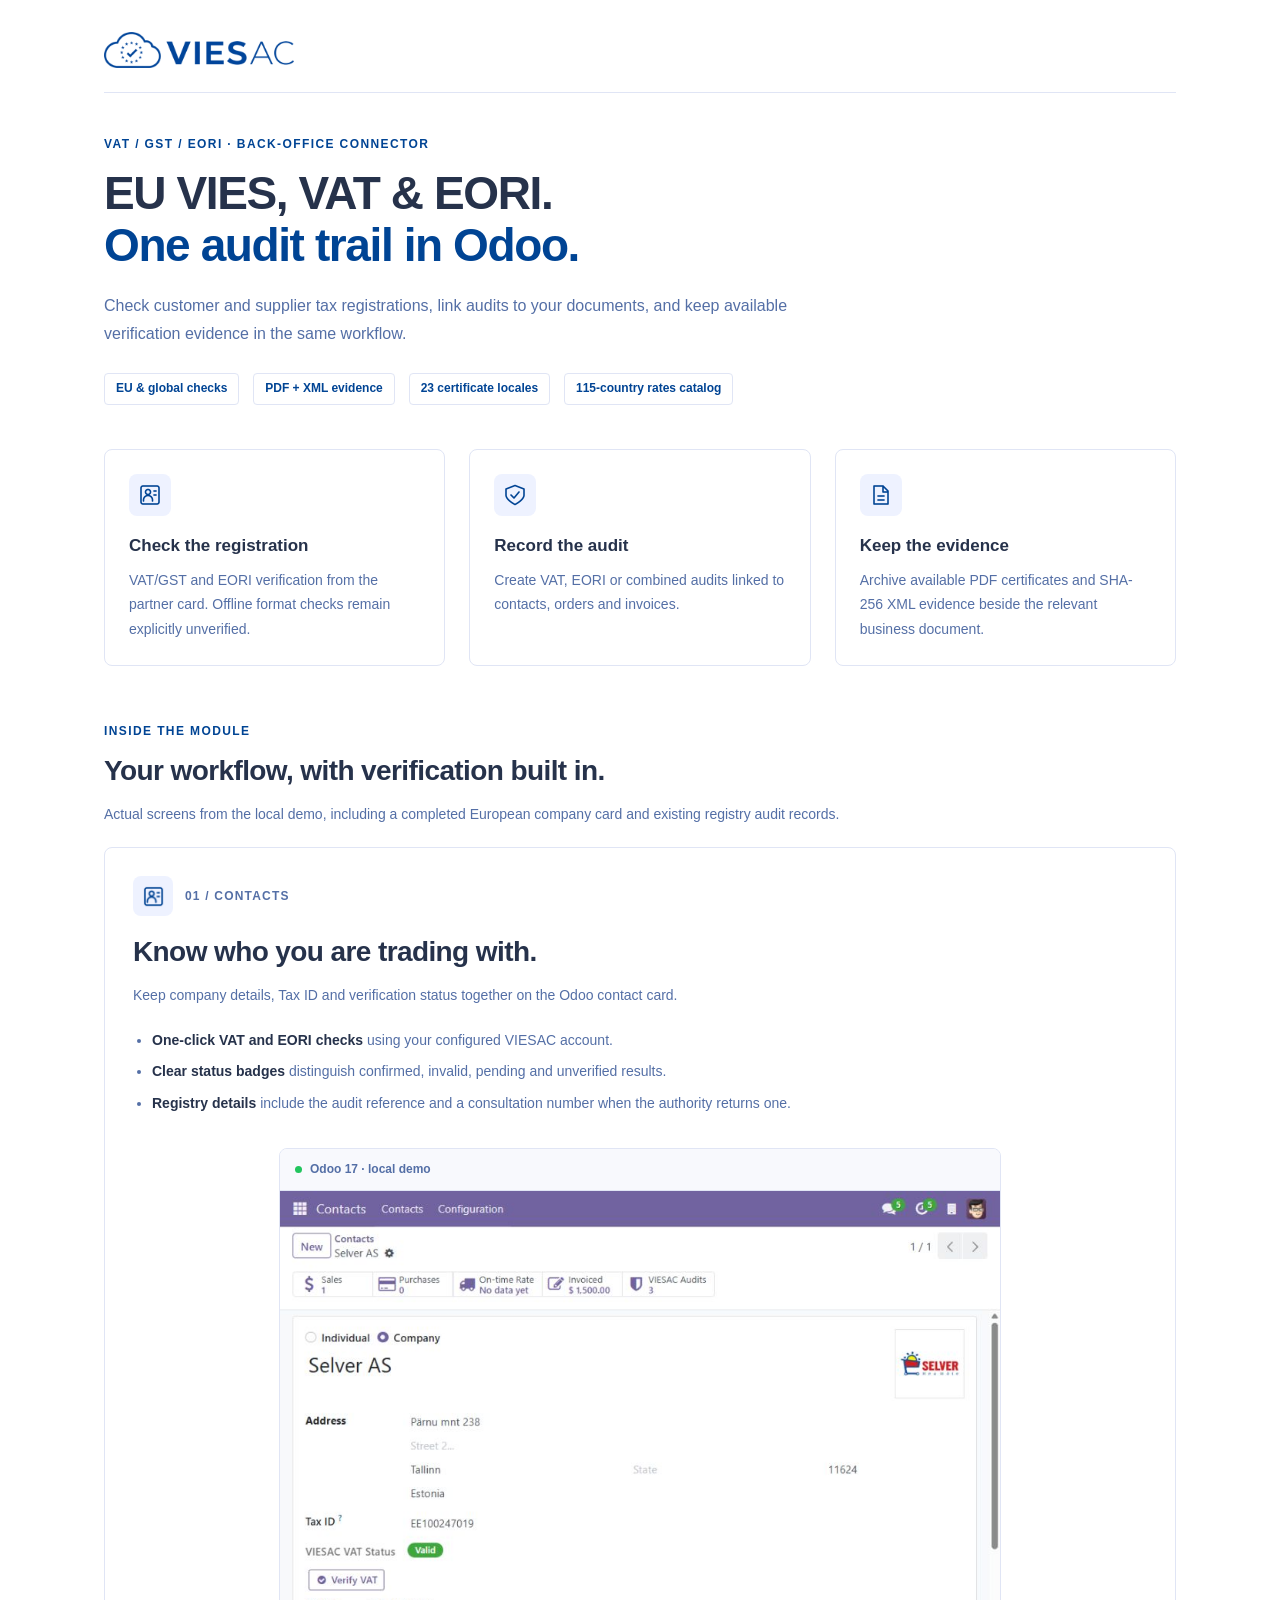
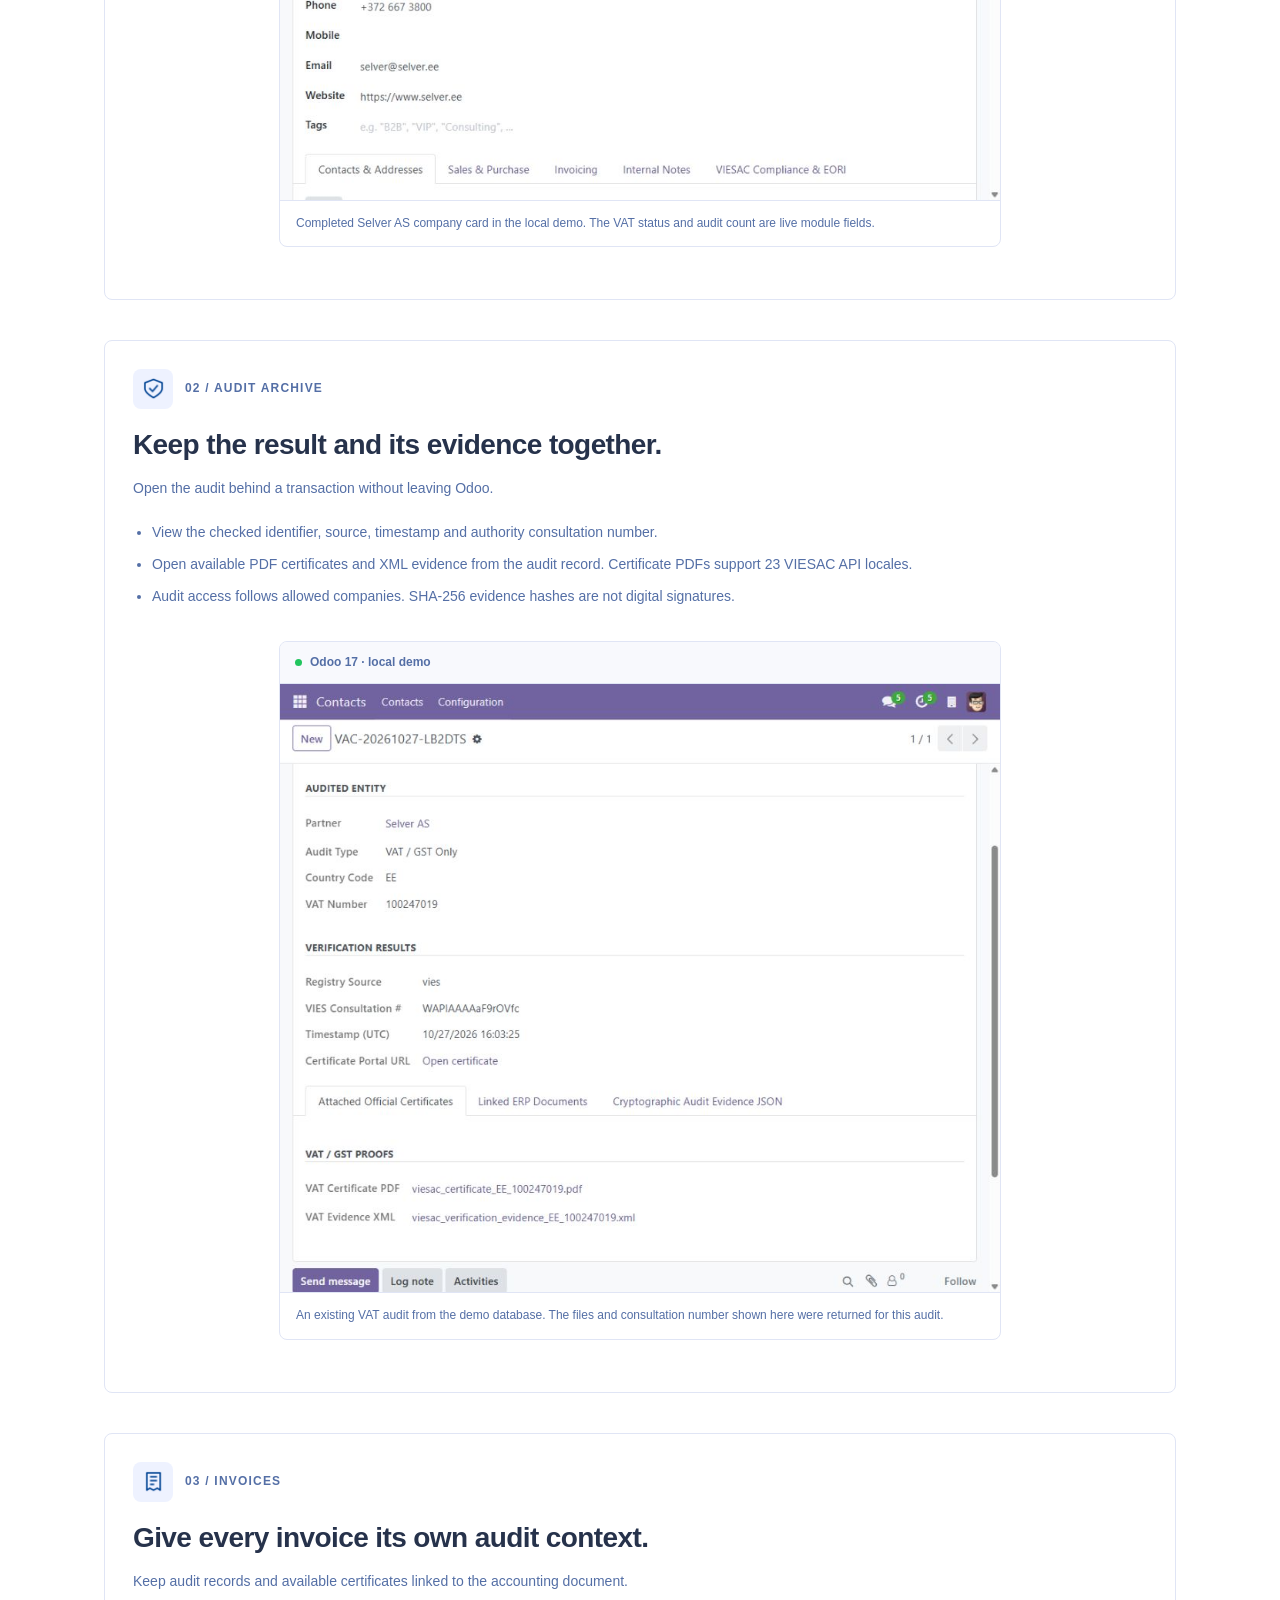
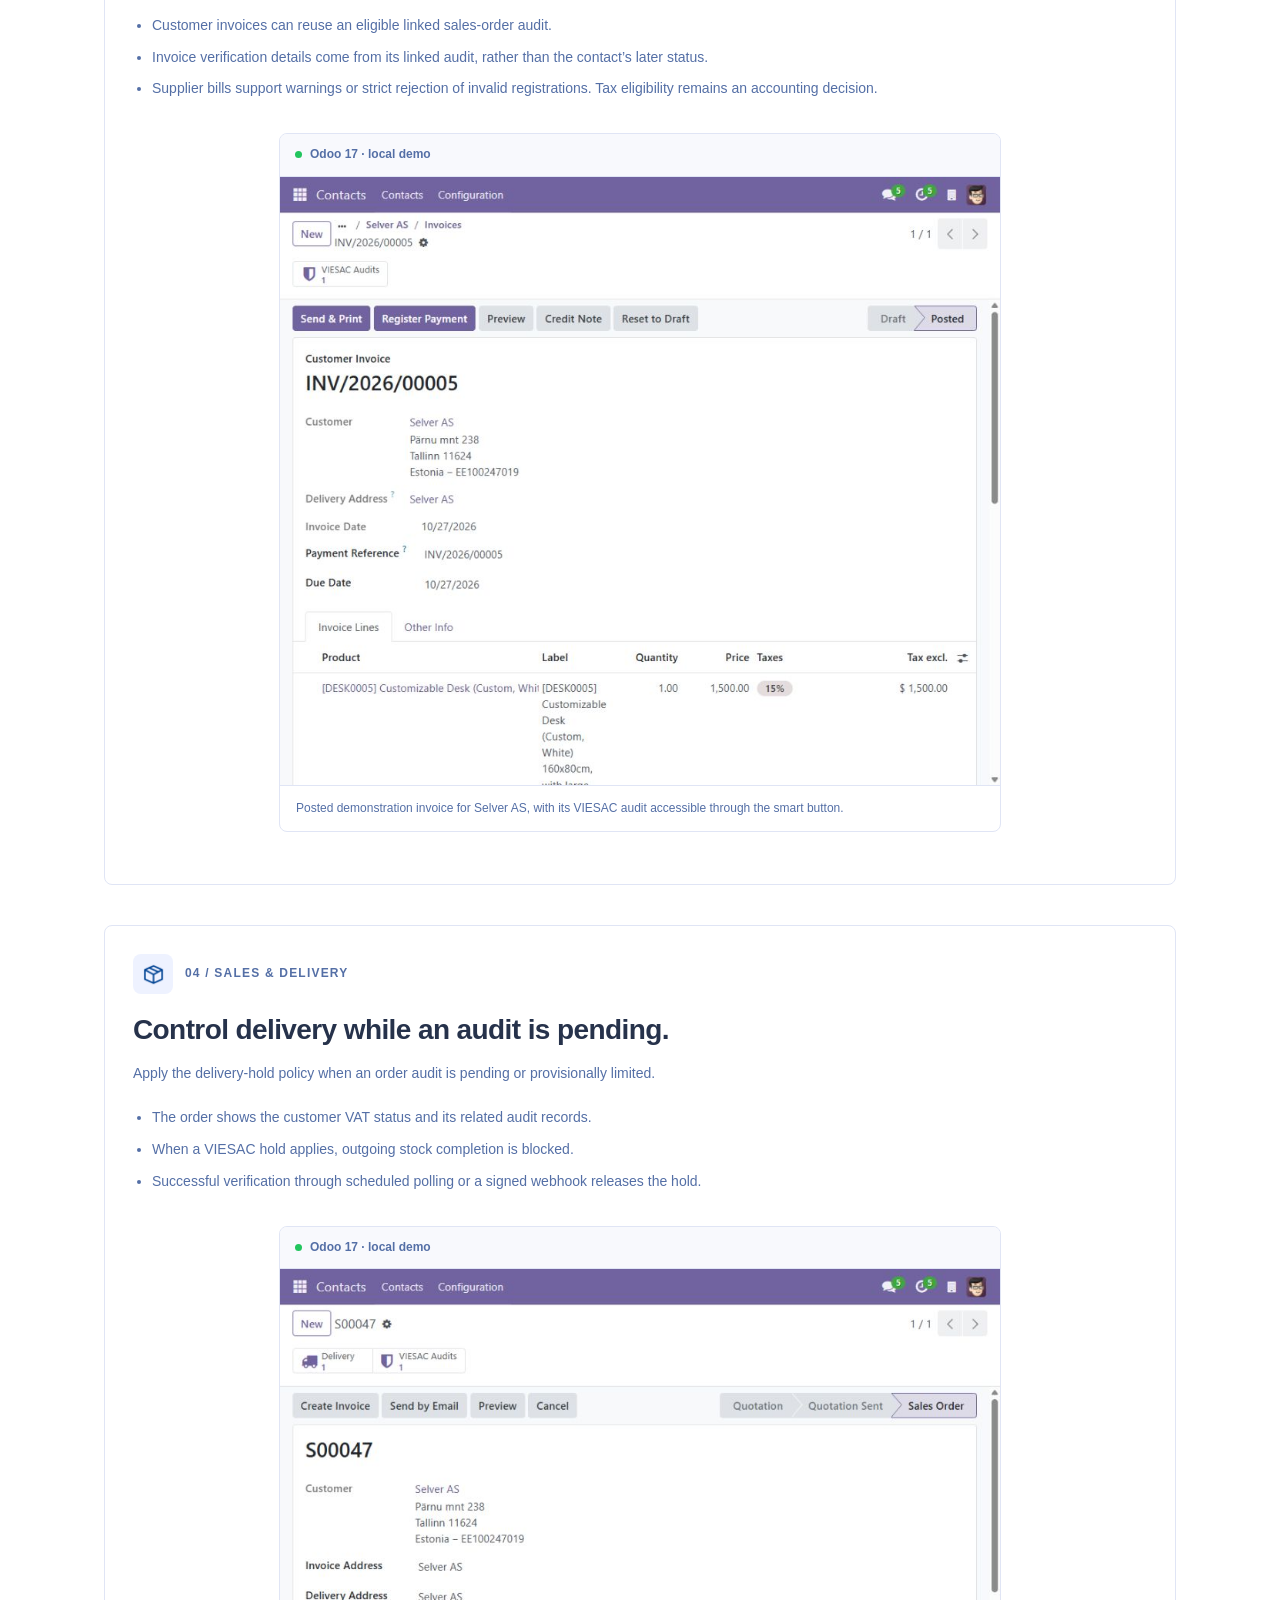
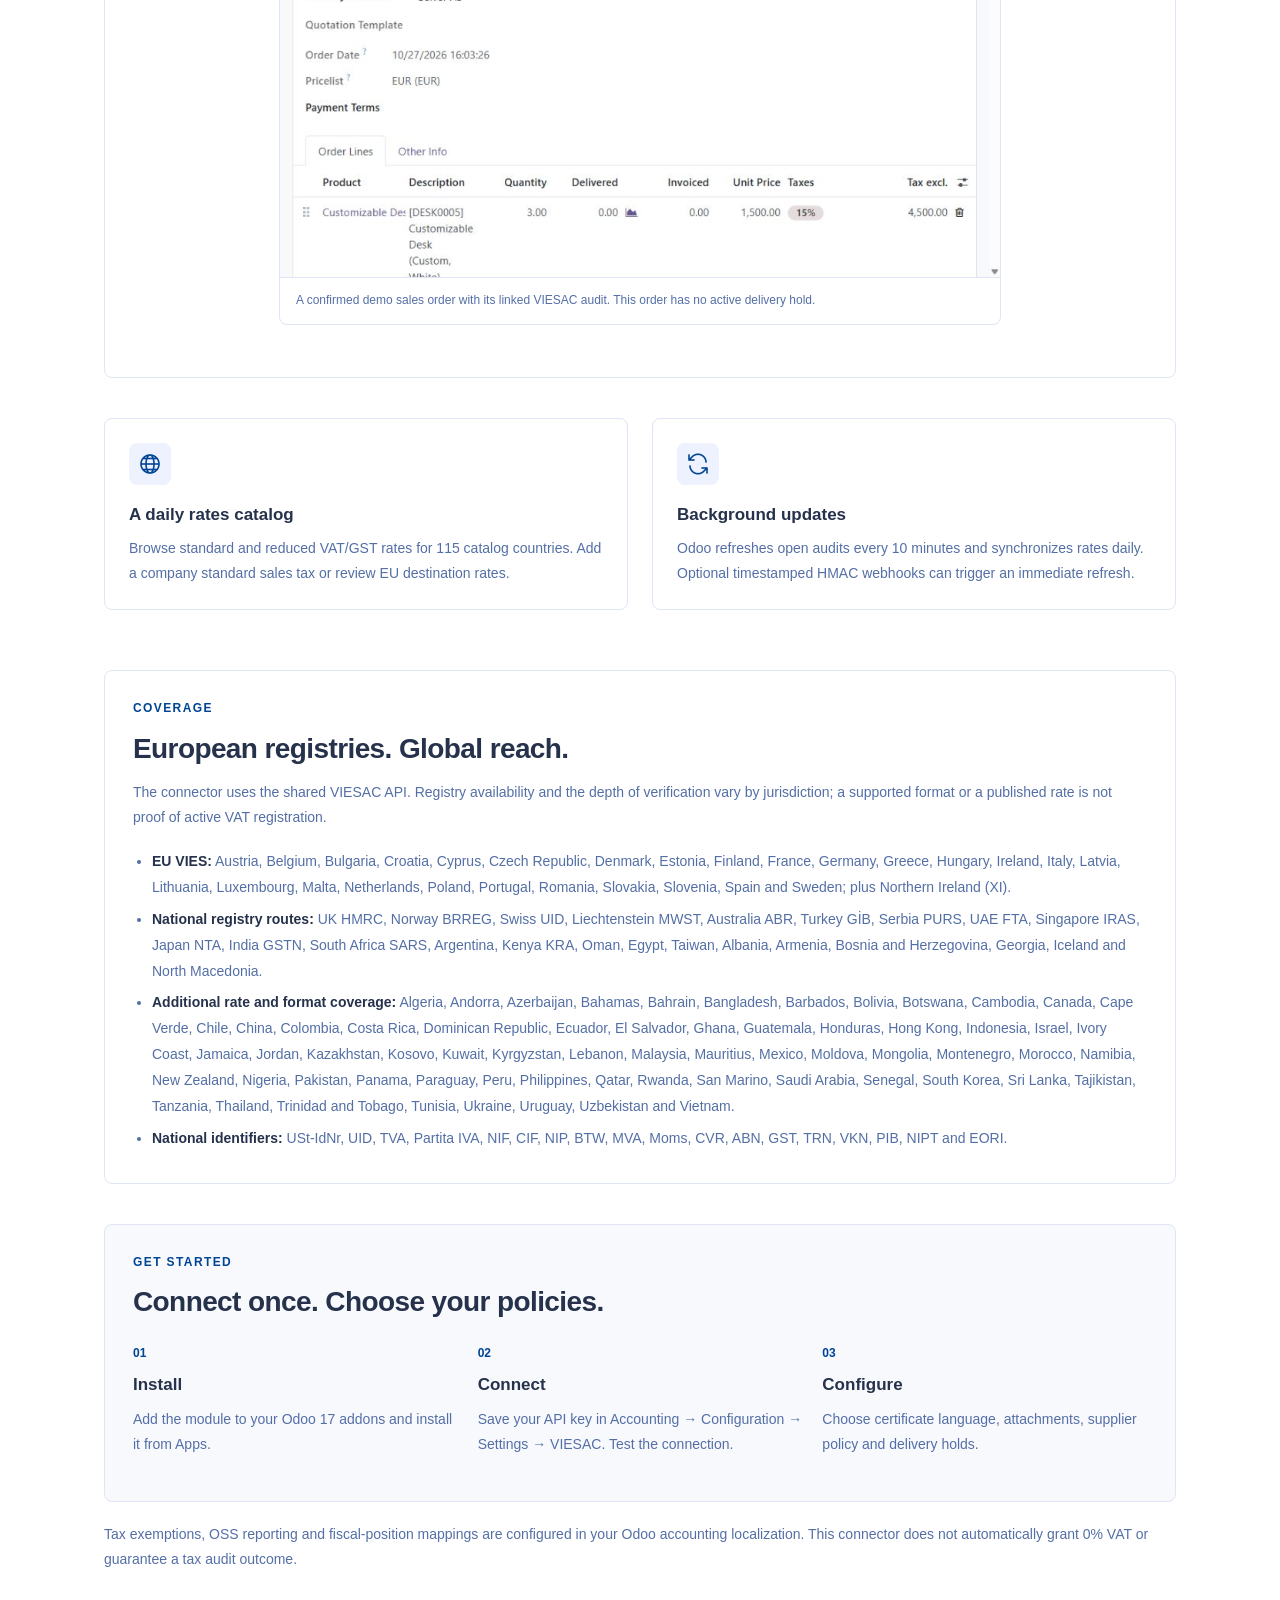
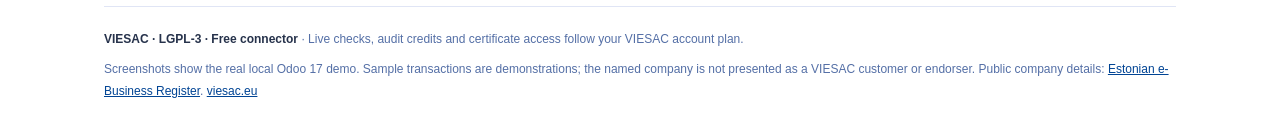
==== commit 47d70ce7: "Fix explicit spacing between description feature badges" ====
--- a/viesac_vat_compliance/static/description/index.html
+++ b/viesac_vat_compliance/static/description/index.html
@@ -1,9 +1,9 @@
 <!DOCTYPE html>
-<html lang="en"><head><meta charset="utf-8"><meta name="viewport" content="width=device-width,initial-scale=1"><title>VIESAC VAT, GST &amp; EORI for Odoo 16</title></head>
+<html lang="en"><head><meta charset="utf-8"><meta name="viewport" content="width=device-width,initial-scale=1"><title>VIESAC VAT, GST &amp; EORI for Odoo 17</title></head>
 <body style="margin:0;background:#FFFFFF;">
 <div style="max-width:1120px;margin:0 auto;padding:24px;font-family:Arial,Helvetica,sans-serif;color:#26324B;font-size:14px;line-height:1.6;box-sizing:border-box;">
 <header style="display:flex;align-items:center;justify-content:space-between;gap:18px;flex-wrap:wrap;padding:8px 0 24px;border-bottom:1px solid #E0E5F5;"><a href="https://viesac.eu" style="text-decoration:none;"><img src="viesac-brand.png" width="190" alt="VIESAC" style="display:block;width:190px;max-width:100%;height:auto;border:0;"></a></header>
 <section style="padding:42px 0 34px;"><p style="margin:0 0 12px;color:#004494;font-size:12px;font-weight:700;letter-spacing:1.4px;text-transform:uppercase;">VAT / GST / EORI · Back-office connector</p><h1 style="margin:0 0 20px;max-width:870px;color:#26324B;font-size:clamp(30px,5vw,46px);line-height:1.14;font-weight:700;letter-spacing:-1.4px;">EU VIES, VAT &amp; EORI.<br><span style="color:#004494;">One audit trail in Odoo.</span></h1><p style="max-width:760px;margin:0 0 24px;font-size:16px;line-height:1.8;color:#546FA6;">Check customer and supplier tax registrations, link audits to your documents, and keep available verification evidence in the same workflow.</p><div style="display:block;"><span style="display:inline-block;margin:0 10px 10px 0;padding:7px 11px;border:1px solid #E0E5F5;border-radius:4px;font-size:12px;line-height:1.3;font-weight:600;color:#004494;background:#FFFFFF;">EU &amp; global checks</span> <span style="display:inline-block;margin:0 10px 10px 0;padding:7px 11px;border:1px solid #E0E5F5;border-radius:4px;font-size:12px;line-height:1.3;font-weight:600;color:#004494;background:#FFFFFF;">PDF + XML evidence</span> <span style="display:inline-block;margin:0 10px 10px 0;padding:7px 11px;border:1px solid #E0E5F5;border-radius:4px;font-size:12px;line-height:1.3;font-weight:600;color:#004494;background:#FFFFFF;">23 certificate locales</span> <span style="display:inline-block;margin:0 10px 10px 0;padding:7px 11px;border:1px solid #E0E5F5;border-radius:4px;font-size:12px;line-height:1.3;font-weight:600;color:#004494;background:#FFFFFF;">115-country rates catalog</span></div></section>
-<div style="display:flex;flex-wrap:wrap;margin:0 -12px 32px;"><div style="flex:1 1 230px;margin:0 12px 24px;padding:24px;border:1px solid #E0E5F5;border-radius:8px;background:#FFFFFF;box-sizing:border-box;"><div style="display:flex;align-items:center;justify-content:center;width:42px;height:42px;margin-bottom:18px;border-radius:8px;background:#EEF2FF;"><img src="icons/contacts.png" width="24" height="24" alt="" style="display:block;width:24px;height:24px;border:0;"></div><h3 style="margin:0 0 10px;font-size:17px;line-height:1.4;color:#26324B;font-weight:700;">Check the registration</h3><p style="margin:0;font-size:14px;line-height:1.75;color:#546FA6;">VAT/GST and EORI verification from the partner card. Offline format checks remain explicitly unverified.</p></div><div style="flex:1 1 230px;margin:0 12px 24px;padding:24px;border:1px solid #E0E5F5;border-radius:8px;background:#FFFFFF;box-sizing:border-box;"><div style="display:flex;align-items:center;justify-content:center;width:42px;height:42px;margin-bottom:18px;border-radius:8px;background:#EEF2FF;"><img src="icons/shield.png" width="24" height="24" alt="" style="display:block;width:24px;height:24px;border:0;"></div><h3 style="margin:0 0 10px;font-size:17px;line-height:1.4;color:#26324B;font-weight:700;">Record the audit</h3><p style="margin:0;font-size:14px;line-height:1.75;color:#546FA6;">Create VAT, EORI or combined audits linked to contacts, orders and invoices.</p></div><div style="flex:1 1 230px;margin:0 12px 24px;padding:24px;border:1px solid #E0E5F5;border-radius:8px;background:#FFFFFF;box-sizing:border-box;"><div style="display:flex;align-items:center;justify-content:center;width:42px;height:42px;margin-bottom:18px;border-radius:8px;background:#EEF2FF;"><img src="icons/file.png" width="24" height="24" alt="" style="display:block;width:24px;height:24px;border:0;"></div><h3 style="margin:0 0 10px;font-size:17px;line-height:1.4;color:#26324B;font-weight:700;">Keep the evidence</h3><p style="margin:0;font-size:14px;line-height:1.75;color:#546FA6;">Archive available PDF certificates and SHA-256 XML evidence beside the relevant business document.</p></div></div><p style="margin:0 0 12px;color:#004494;font-size:12px;font-weight:700;letter-spacing:1.4px;text-transform:uppercase;">Inside the module</p><h2 style="margin:0 0 14px;color:#26324B;font-size:28px;line-height:1.25;font-weight:700;letter-spacing:-.6px;">Your workflow, with verification built in.</h2><p style="margin:0 0 16px;font-size:14px;line-height:1.8;color:#546FA6;">Actual screens from the local demo, including a completed European company card and existing registry audit records.</p><section style="margin-top:20px;margin-bottom:40px;padding:28px;border:1px solid #E0E5F5;border-radius:8px;background:#FFFFFF;"><div style="display:flex;align-items:center;gap:12px;margin-bottom:18px;"><div style="display:flex;align-items:center;justify-content:center;width:40px;height:40px;border-radius:8px;background:#EEF2FF;"><img src="icons/contacts.png" width="23" height="23" alt="" style="display:block;width:23px;height:23px;border:0;"></div><span style="font-size:12px;letter-spacing:1.2px;font-weight:700;color:#546FA6;">01 / CONTACTS</span></div><h2 style="margin:0 0 14px;color:#26324B;font-size:28px;line-height:1.25;font-weight:700;letter-spacing:-.6px;">Know who you are trading with.</h2><p style="margin:0 0 16px;font-size:14px;line-height:1.8;color:#546FA6;">Keep company details, Tax ID and verification status together on the Odoo contact card.</p><ul style="margin:0;padding-left:19px;color:#546FA6;font-size:14px;line-height:1.85;"><li style="padding:3px 0;"><strong style="color:#26324B;">One-click VAT and EORI checks</strong> using your configured VIESAC account.</li><li style="padding:3px 0;"><strong style="color:#26324B;">Clear status badges</strong> distinguish confirmed, invalid, pending and unverified results.</li><li style="padding:3px 0;"><strong style="color:#26324B;">Registry details</strong> include the audit reference and a consultation number when the authority returns one.</li></ul><figure style="max-width:720px;margin:28px auto 24px;padding:0;border:1px solid #E0E5F5;border-radius:8px;background:#FFFFFF;overflow:hidden;"><div style="display:flex;align-items:center;gap:8px;padding:11px 15px;background:#F8F9FD;border-bottom:1px solid #E0E5F5;"><span style="display:inline-block;width:7px;height:7px;border-radius:50%;background:#22C55E;"></span><span style="font-size:12px;font-weight:600;color:#546FA6;">Odoo 17 · local demo</span></div><img src="screenshot_customers.jpg" alt="Know who you are trading with." style="display:block;width:100%;max-width:720px;height:auto;border:0;"><figcaption style="padding:13px 16px;font-size:12px;line-height:1.6;color:#546FA6;border-top:1px solid #E0E5F5;">Completed Selver AS company card in the local demo. The VAT status and audit count are live module fields.</figcaption></figure></section><section style="margin-top:20px;margin-bottom:40px;padding:28px;border:1px solid #E0E5F5;border-radius:8px;background:#FFFFFF;"><div style="display:flex;align-items:center;gap:12px;margin-bottom:18px;"><div style="display:flex;align-items:center;justify-content:center;width:40px;height:40px;border-radius:8px;background:#EEF2FF;"><img src="icons/shield.png" width="23" height="23" alt="" style="display:block;width:23px;height:23px;border:0;"></div><span style="font-size:12px;letter-spacing:1.2px;font-weight:700;color:#546FA6;">02 / AUDIT ARCHIVE</span></div><h2 style="margin:0 0 14px;color:#26324B;font-size:28px;line-height:1.25;font-weight:700;letter-spacing:-.6px;">Keep the result and its evidence together.</h2><p style="margin:0 0 16px;font-size:14px;line-height:1.8;color:#546FA6;">Open the audit behind a transaction without leaving Odoo.</p><ul style="margin:0;padding-left:19px;color:#546FA6;font-size:14px;line-height:1.85;"><li style="padding:3px 0;">View the checked identifier, source, timestamp and authority consultation number.</li><li style="padding:3px 0;">Open available PDF certificates and XML evidence from the audit record. Certificate PDFs support 23 VIESAC API locales.</li><li style="padding:3px 0;">Audit access follows allowed companies. SHA-256 evidence hashes are not digital signatures.</li></ul><figure style="max-width:720px;margin:28px auto 24px;padding:0;border:1px solid #E0E5F5;border-radius:8px;background:#FFFFFF;overflow:hidden;"><div style="display:flex;align-items:center;gap:8px;padding:11px 15px;background:#F8F9FD;border-bottom:1px solid #E0E5F5;"><span style="display:inline-block;width:7px;height:7px;border-radius:50%;background:#22C55E;"></span><span style="font-size:12px;font-weight:600;color:#546FA6;">Odoo 17 · local demo</span></div><img src="screenshot_audit.jpg" alt="Keep the result and its evidence together." style="display:block;width:100%;max-width:720px;height:auto;border:0;"><figcaption style="padding:13px 16px;font-size:12px;line-height:1.6;color:#546FA6;border-top:1px solid #E0E5F5;">An existing VAT audit from the demo database. The files and consultation number shown here were returned for this audit.</figcaption></figure></section><section style="margin-top:20px;margin-bottom:40px;padding:28px;border:1px solid #E0E5F5;border-radius:8px;background:#FFFFFF;"><div style="display:flex;align-items:center;gap:12px;margin-bottom:18px;"><div style="display:flex;align-items:center;justify-content:center;width:40px;height:40px;border-radius:8px;background:#EEF2FF;"><img src="icons/invoice.png" width="23" height="23" alt="" style="display:block;width:23px;height:23px;border:0;"></div><span style="font-size:12px;letter-spacing:1.2px;font-weight:700;color:#546FA6;">03 / INVOICES</span></div><h2 style="margin:0 0 14px;color:#26324B;font-size:28px;line-height:1.25;font-weight:700;letter-spacing:-.6px;">Give every invoice its own audit context.</h2><p style="margin:0 0 16px;font-size:14px;line-height:1.8;color:#546FA6;">Keep audit records and available certificates linked to the accounting document.</p><ul style="margin:0;padding-left:19px;color:#546FA6;font-size:14px;line-height:1.85;"><li style="padding:3px 0;">Customer invoices can reuse an eligible linked sales-order audit.</li><li style="padding:3px 0;">Invoice verification details come from its linked audit, rather than the contact’s later status.</li><li style="padding:3px 0;">Supplier bills support warnings or strict rejection of invalid registrations. Tax eligibility remains an accounting decision.</li></ul><figure style="max-width:720px;margin:28px auto 24px;padding:0;border:1px solid #E0E5F5;border-radius:8px;background:#FFFFFF;overflow:hidden;"><div style="display:flex;align-items:center;gap:8px;padding:11px 15px;background:#F8F9FD;border-bottom:1px solid #E0E5F5;"><span style="display:inline-block;width:7px;height:7px;border-radius:50%;background:#22C55E;"></span><span style="font-size:12px;font-weight:600;color:#546FA6;">Odoo 17 · local demo</span></div><img src="screenshot_invoices.jpg" alt="Give every invoice its own audit context." style="display:block;width:100%;max-width:720px;height:auto;border:0;"><figcaption style="padding:13px 16px;font-size:12px;line-height:1.6;color:#546FA6;border-top:1px solid #E0E5F5;">Posted demonstration invoice for Selver AS, with its VIESAC audit accessible through the smart button.</figcaption></figure></section><section style="margin-top:20px;margin-bottom:40px;padding:28px;border:1px solid #E0E5F5;border-radius:8px;background:#FFFFFF;"><div style="display:flex;align-items:center;gap:12px;margin-bottom:18px;"><div style="display:flex;align-items:center;justify-content:center;width:40px;height:40px;border-radius:8px;background:#EEF2FF;"><img src="icons/order.png" width="23" height="23" alt="" style="display:block;width:23px;height:23px;border:0;"></div><span style="font-size:12px;letter-spacing:1.2px;font-weight:700;color:#546FA6;">04 / SALES &amp; DELIVERY</span></div><h2 style="margin:0 0 14px;color:#26324B;font-size:28px;line-height:1.25;font-weight:700;letter-spacing:-.6px;">Control delivery while an audit is pending.</h2><p style="margin:0 0 16px;font-size:14px;line-height:1.8;color:#546FA6;">Apply the delivery-hold policy when an order audit is pending or provisionally limited.</p><ul style="margin:0;padding-left:19px;color:#546FA6;font-size:14px;line-height:1.85;"><li style="padding:3px 0;">The order shows the customer VAT status and its related audit records.</li><li style="padding:3px 0;">When a VIESAC hold applies, outgoing stock completion is blocked.</li><li style="padding:3px 0;">Successful verification through scheduled polling or a signed webhook releases the hold.</li></ul><figure style="max-width:720px;margin:28px auto 24px;padding:0;border:1px solid #E0E5F5;border-radius:8px;background:#FFFFFF;overflow:hidden;"><div style="display:flex;align-items:center;gap:8px;padding:11px 15px;background:#F8F9FD;border-bottom:1px solid #E0E5F5;"><span style="display:inline-block;width:7px;height:7px;border-radius:50%;background:#22C55E;"></span><span style="font-size:12px;font-weight:600;color:#546FA6;">Odoo 17 · local demo</span></div><img src="screenshot_orders.jpg" alt="Control delivery while an audit is pending." style="display:block;width:100%;max-width:720px;height:auto;border:0;"><figcaption style="padding:13px 16px;font-size:12px;line-height:1.6;color:#546FA6;border-top:1px solid #E0E5F5;">A confirmed demo sales order with its linked VIESAC audit. This order has no active delivery hold.</figcaption></figure></section><section style="margin:32px 0;"><div style="display:flex;flex-wrap:wrap;margin-left:-12px;margin-right:-12px;"><div style="flex:1 1 230px;margin:0 12px 24px;padding:24px;border:1px solid #E0E5F5;border-radius:8px;background:#FFFFFF;box-sizing:border-box;"><div style="display:flex;align-items:center;justify-content:center;width:42px;height:42px;margin-bottom:18px;border-radius:8px;background:#EEF2FF;"><img src="icons/globe.png" width="24" height="24" alt="" style="display:block;width:24px;height:24px;border:0;"></div><h3 style="margin:0 0 10px;font-size:17px;line-height:1.4;color:#26324B;font-weight:700;">A daily rates catalog</h3><p style="margin:0;font-size:14px;line-height:1.75;color:#546FA6;">Browse standard and reduced VAT/GST rates for 115 catalog countries. Add a company standard sales tax or review EU destination rates.</p></div><div style="flex:1 1 230px;margin:0 12px 24px;padding:24px;border:1px solid #E0E5F5;border-radius:8px;background:#FFFFFF;box-sizing:border-box;"><div style="display:flex;align-items:center;justify-content:center;width:42px;height:42px;margin-bottom:18px;border-radius:8px;background:#EEF2FF;"><img src="icons/sync.png" width="24" height="24" alt="" style="display:block;width:24px;height:24px;border:0;"></div><h3 style="margin:0 0 10px;font-size:17px;line-height:1.4;color:#26324B;font-weight:700;">Background updates</h3><p style="margin:0;font-size:14px;line-height:1.75;color:#546FA6;">Odoo refreshes open audits every 10 minutes and synchronizes rates daily. Optional timestamped HMAC webhooks can trigger an immediate refresh.</p></div></div></section><section style="margin-top:36px;margin-bottom:40px;padding:28px;border:1px solid #E0E5F5;border-radius:8px;"><p style="margin:0 0 12px;color:#004494;font-size:12px;font-weight:700;letter-spacing:1.4px;text-transform:uppercase;">Coverage</p><h2 style="margin:0 0 14px;color:#26324B;font-size:28px;line-height:1.25;font-weight:700;letter-spacing:-.6px;">European registries. Global reach.</h2><p style="margin:0 0 16px;font-size:14px;line-height:1.8;color:#546FA6;">The connector uses the shared VIESAC API. Registry availability and the depth of verification vary by jurisdiction; a supported format or a published rate is not proof of active VAT registration.</p><ul style="margin:0;padding-left:19px;color:#546FA6;font-size:14px;line-height:1.85;"><li style="padding:3px 0;"><strong style="color:#26324B;">EU VIES:</strong> Austria, Belgium, Bulgaria, Croatia, Cyprus, Czech Republic, Denmark, Estonia, Finland, France, Germany, Greece, Hungary, Ireland, Italy, Latvia, Lithuania, Luxembourg, Malta, Netherlands, Poland, Portugal, Romania, Slovakia, Slovenia, Spain and Sweden; plus Northern Ireland (XI).</li><li style="padding:3px 0;"><strong style="color:#26324B;">National registry routes:</strong> UK HMRC, Norway BRREG, Swiss UID, Liechtenstein MWST, Australia ABR, Turkey GİB, Serbia PURS, UAE FTA, Singapore IRAS, Japan NTA, India GSTN, South Africa SARS, Argentina, Kenya KRA, Oman, Egypt, Taiwan, Albania, Armenia, Bosnia and Herzegovina, Georgia, Iceland and North Macedonia.</li><li style="padding:3px 0;"><strong style="color:#26324B;">Additional rate and format coverage:</strong> Algeria, Andorra, Azerbaijan, Bahamas, Bahrain, Bangladesh, Barbados, Bolivia, Botswana, Cambodia, Canada, Cape Verde, Chile, China, Colombia, Costa Rica, Dominican Republic, Ecuador, El Salvador, Ghana, Guatemala, Honduras, Hong Kong, Indonesia, Israel, Ivory Coast, Jamaica, Jordan, Kazakhstan, Kosovo, Kuwait, Kyrgyzstan, Lebanon, Malaysia, Mauritius, Mexico, Moldova, Mongolia, Montenegro, Morocco, Namibia, New Zealand, Nigeria, Pakistan, Panama, Paraguay, Peru, Philippines, Qatar, Rwanda, San Marino, Saudi Arabia, Senegal, South Korea, Sri Lanka, Tajikistan, Tanzania, Thailand, Trinidad and Tobago, Tunisia, Ukraine, Uruguay, Uzbekistan and Vietnam.</li><li style="padding:3px 0;"><strong style="color:#26324B;">National identifiers:</strong> USt-IdNr, UID, TVA, Partita IVA, NIF, CIF, NIP, BTW, MVA, Moms, CVR, ABN, GST, TRN, VKN, PIB, NIPT and EORI.</li></ul></section><section style="padding:28px;border:1px solid #E0E5F5;border-radius:8px;background:#F8F9FD;"><p style="margin:0 0 12px;color:#004494;font-size:12px;font-weight:700;letter-spacing:1.4px;text-transform:uppercase;">Get started</p><h2 style="margin:0 0 14px;color:#26324B;font-size:28px;line-height:1.25;font-weight:700;letter-spacing:-.6px;">Connect once. Choose your policies.</h2><div style="display:flex;flex-wrap:wrap;gap:20px;margin-top:22px;"><div style="flex:1 1 220px;"><span style="font-size:12px;font-weight:700;color:#004494;">01</span><h3 style="margin:8px 0;font-size:17px;color:#26324B;">Install</h3><p style="margin:0 0 16px;font-size:14px;line-height:1.8;color:#546FA6;">Add the module to your Odoo 16 addons and install it from Apps.</p></div><div style="flex:1 1 220px;"><span style="font-size:12px;font-weight:700;color:#004494;">02</span><h3 style="margin:8px 0;font-size:17px;color:#26324B;">Connect</h3><p style="margin:0 0 16px;font-size:14px;line-height:1.8;color:#546FA6;">Save your API key in Accounting → Configuration → Settings → VIESAC. Test the connection.</p></div><div style="flex:1 1 220px;"><span style="font-size:12px;font-weight:700;color:#004494;">03</span><h3 style="margin:8px 0;font-size:17px;color:#26324B;">Configure</h3><p style="margin:0 0 16px;font-size:14px;line-height:1.8;color:#546FA6;">Choose certificate language, attachments, supplier policy and delivery holds.</p></div></div></section><aside style="padding:20px 0 0;"><p style="margin:0 0 16px;font-size:14px;line-height:1.8;color:#546FA6;">Tax exemptions, OSS reporting and fiscal-position mappings are configured in your Odoo accounting localization. This connector does not automatically grant 0% VAT or guarantee a tax audit outcome.</p></aside>
+<div style="display:flex;flex-wrap:wrap;margin:0 -12px 32px;"><div style="flex:1 1 230px;margin:0 12px 24px;padding:24px;border:1px solid #E0E5F5;border-radius:8px;background:#FFFFFF;box-sizing:border-box;"><div style="display:flex;align-items:center;justify-content:center;width:42px;height:42px;margin-bottom:18px;border-radius:8px;background:#EEF2FF;"><img src="icons/contacts.png" width="24" height="24" alt="" style="display:block;width:24px;height:24px;border:0;"></div><h3 style="margin:0 0 10px;font-size:17px;line-height:1.4;color:#26324B;font-weight:700;">Check the registration</h3><p style="margin:0;font-size:14px;line-height:1.75;color:#546FA6;">VAT/GST and EORI verification from the partner card. Offline format checks remain explicitly unverified.</p></div><div style="flex:1 1 230px;margin:0 12px 24px;padding:24px;border:1px solid #E0E5F5;border-radius:8px;background:#FFFFFF;box-sizing:border-box;"><div style="display:flex;align-items:center;justify-content:center;width:42px;height:42px;margin-bottom:18px;border-radius:8px;background:#EEF2FF;"><img src="icons/shield.png" width="24" height="24" alt="" style="display:block;width:24px;height:24px;border:0;"></div><h3 style="margin:0 0 10px;font-size:17px;line-height:1.4;color:#26324B;font-weight:700;">Record the audit</h3><p style="margin:0;font-size:14px;line-height:1.75;color:#546FA6;">Create VAT, EORI or combined audits linked to contacts, orders and invoices.</p></div><div style="flex:1 1 230px;margin:0 12px 24px;padding:24px;border:1px solid #E0E5F5;border-radius:8px;background:#FFFFFF;box-sizing:border-box;"><div style="display:flex;align-items:center;justify-content:center;width:42px;height:42px;margin-bottom:18px;border-radius:8px;background:#EEF2FF;"><img src="icons/file.png" width="24" height="24" alt="" style="display:block;width:24px;height:24px;border:0;"></div><h3 style="margin:0 0 10px;font-size:17px;line-height:1.4;color:#26324B;font-weight:700;">Keep the evidence</h3><p style="margin:0;font-size:14px;line-height:1.75;color:#546FA6;">Archive available PDF certificates and SHA-256 XML evidence beside the relevant business document.</p></div></div><p style="margin:0 0 12px;color:#004494;font-size:12px;font-weight:700;letter-spacing:1.4px;text-transform:uppercase;">Inside the module</p><h2 style="margin:0 0 14px;color:#26324B;font-size:28px;line-height:1.25;font-weight:700;letter-spacing:-.6px;">Your workflow, with verification built in.</h2><p style="margin:0 0 16px;font-size:14px;line-height:1.8;color:#546FA6;">Actual screens from the local demo, including a completed European company card and existing registry audit records.</p><section style="margin-top:20px;margin-bottom:40px;padding:28px;border:1px solid #E0E5F5;border-radius:8px;background:#FFFFFF;"><div style="display:flex;align-items:center;gap:12px;margin-bottom:18px;"><div style="display:flex;align-items:center;justify-content:center;width:40px;height:40px;border-radius:8px;background:#EEF2FF;"><img src="icons/contacts.png" width="23" height="23" alt="" style="display:block;width:23px;height:23px;border:0;"></div><span style="font-size:12px;letter-spacing:1.2px;font-weight:700;color:#546FA6;">01 / CONTACTS</span></div><h2 style="margin:0 0 14px;color:#26324B;font-size:28px;line-height:1.25;font-weight:700;letter-spacing:-.6px;">Know who you are trading with.</h2><p style="margin:0 0 16px;font-size:14px;line-height:1.8;color:#546FA6;">Keep company details, Tax ID and verification status together on the Odoo contact card.</p><ul style="margin:0;padding-left:19px;color:#546FA6;font-size:14px;line-height:1.85;"><li style="padding:3px 0;"><strong style="color:#26324B;">One-click VAT and EORI checks</strong> using your configured VIESAC account.</li><li style="padding:3px 0;"><strong style="color:#26324B;">Clear status badges</strong> distinguish confirmed, invalid, pending and unverified results.</li><li style="padding:3px 0;"><strong style="color:#26324B;">Registry details</strong> include the audit reference and a consultation number when the authority returns one.</li></ul><figure style="max-width:720px;margin:28px auto 24px;padding:0;border:1px solid #E0E5F5;border-radius:8px;background:#FFFFFF;overflow:hidden;"><div style="display:flex;align-items:center;gap:8px;padding:11px 15px;background:#F8F9FD;border-bottom:1px solid #E0E5F5;"><span style="display:inline-block;width:7px;height:7px;border-radius:50%;background:#22C55E;"></span><span style="font-size:12px;font-weight:600;color:#546FA6;">Odoo 17 · local demo</span></div><img src="screenshot_customers.jpg" alt="Know who you are trading with." style="display:block;width:100%;max-width:720px;height:auto;border:0;"><figcaption style="padding:13px 16px;font-size:12px;line-height:1.6;color:#546FA6;border-top:1px solid #E0E5F5;">Completed Selver AS company card in the local demo. The VAT status and audit count are live module fields.</figcaption></figure></section><section style="margin-top:20px;margin-bottom:40px;padding:28px;border:1px solid #E0E5F5;border-radius:8px;background:#FFFFFF;"><div style="display:flex;align-items:center;gap:12px;margin-bottom:18px;"><div style="display:flex;align-items:center;justify-content:center;width:40px;height:40px;border-radius:8px;background:#EEF2FF;"><img src="icons/shield.png" width="23" height="23" alt="" style="display:block;width:23px;height:23px;border:0;"></div><span style="font-size:12px;letter-spacing:1.2px;font-weight:700;color:#546FA6;">02 / AUDIT ARCHIVE</span></div><h2 style="margin:0 0 14px;color:#26324B;font-size:28px;line-height:1.25;font-weight:700;letter-spacing:-.6px;">Keep the result and its evidence together.</h2><p style="margin:0 0 16px;font-size:14px;line-height:1.8;color:#546FA6;">Open the audit behind a transaction without leaving Odoo.</p><ul style="margin:0;padding-left:19px;color:#546FA6;font-size:14px;line-height:1.85;"><li style="padding:3px 0;">View the checked identifier, source, timestamp and authority consultation number.</li><li style="padding:3px 0;">Open available PDF certificates and XML evidence from the audit record. Certificate PDFs support 23 VIESAC API locales.</li><li style="padding:3px 0;">Audit access follows allowed companies. SHA-256 evidence hashes are not digital signatures.</li></ul><figure style="max-width:720px;margin:28px auto 24px;padding:0;border:1px solid #E0E5F5;border-radius:8px;background:#FFFFFF;overflow:hidden;"><div style="display:flex;align-items:center;gap:8px;padding:11px 15px;background:#F8F9FD;border-bottom:1px solid #E0E5F5;"><span style="display:inline-block;width:7px;height:7px;border-radius:50%;background:#22C55E;"></span><span style="font-size:12px;font-weight:600;color:#546FA6;">Odoo 17 · local demo</span></div><img src="screenshot_audit.jpg" alt="Keep the result and its evidence together." style="display:block;width:100%;max-width:720px;height:auto;border:0;"><figcaption style="padding:13px 16px;font-size:12px;line-height:1.6;color:#546FA6;border-top:1px solid #E0E5F5;">An existing VAT audit from the demo database. The files and consultation number shown here were returned for this audit.</figcaption></figure></section><section style="margin-top:20px;margin-bottom:40px;padding:28px;border:1px solid #E0E5F5;border-radius:8px;background:#FFFFFF;"><div style="display:flex;align-items:center;gap:12px;margin-bottom:18px;"><div style="display:flex;align-items:center;justify-content:center;width:40px;height:40px;border-radius:8px;background:#EEF2FF;"><img src="icons/invoice.png" width="23" height="23" alt="" style="display:block;width:23px;height:23px;border:0;"></div><span style="font-size:12px;letter-spacing:1.2px;font-weight:700;color:#546FA6;">03 / INVOICES</span></div><h2 style="margin:0 0 14px;color:#26324B;font-size:28px;line-height:1.25;font-weight:700;letter-spacing:-.6px;">Give every invoice its own audit context.</h2><p style="margin:0 0 16px;font-size:14px;line-height:1.8;color:#546FA6;">Keep audit records and available certificates linked to the accounting document.</p><ul style="margin:0;padding-left:19px;color:#546FA6;font-size:14px;line-height:1.85;"><li style="padding:3px 0;">Customer invoices can reuse an eligible linked sales-order audit.</li><li style="padding:3px 0;">Invoice verification details come from its linked audit, rather than the contact’s later status.</li><li style="padding:3px 0;">Supplier bills support warnings or strict rejection of invalid registrations. Tax eligibility remains an accounting decision.</li></ul><figure style="max-width:720px;margin:28px auto 24px;padding:0;border:1px solid #E0E5F5;border-radius:8px;background:#FFFFFF;overflow:hidden;"><div style="display:flex;align-items:center;gap:8px;padding:11px 15px;background:#F8F9FD;border-bottom:1px solid #E0E5F5;"><span style="display:inline-block;width:7px;height:7px;border-radius:50%;background:#22C55E;"></span><span style="font-size:12px;font-weight:600;color:#546FA6;">Odoo 17 · local demo</span></div><img src="screenshot_invoices.jpg" alt="Give every invoice its own audit context." style="display:block;width:100%;max-width:720px;height:auto;border:0;"><figcaption style="padding:13px 16px;font-size:12px;line-height:1.6;color:#546FA6;border-top:1px solid #E0E5F5;">Posted demonstration invoice for Selver AS, with its VIESAC audit accessible through the smart button.</figcaption></figure></section><section style="margin-top:20px;margin-bottom:40px;padding:28px;border:1px solid #E0E5F5;border-radius:8px;background:#FFFFFF;"><div style="display:flex;align-items:center;gap:12px;margin-bottom:18px;"><div style="display:flex;align-items:center;justify-content:center;width:40px;height:40px;border-radius:8px;background:#EEF2FF;"><img src="icons/order.png" width="23" height="23" alt="" style="display:block;width:23px;height:23px;border:0;"></div><span style="font-size:12px;letter-spacing:1.2px;font-weight:700;color:#546FA6;">04 / SALES &amp; DELIVERY</span></div><h2 style="margin:0 0 14px;color:#26324B;font-size:28px;line-height:1.25;font-weight:700;letter-spacing:-.6px;">Control delivery while an audit is pending.</h2><p style="margin:0 0 16px;font-size:14px;line-height:1.8;color:#546FA6;">Apply the delivery-hold policy when an order audit is pending or provisionally limited.</p><ul style="margin:0;padding-left:19px;color:#546FA6;font-size:14px;line-height:1.85;"><li style="padding:3px 0;">The order shows the customer VAT status and its related audit records.</li><li style="padding:3px 0;">When a VIESAC hold applies, outgoing stock completion is blocked.</li><li style="padding:3px 0;">Successful verification through scheduled polling or a signed webhook releases the hold.</li></ul><figure style="max-width:720px;margin:28px auto 24px;padding:0;border:1px solid #E0E5F5;border-radius:8px;background:#FFFFFF;overflow:hidden;"><div style="display:flex;align-items:center;gap:8px;padding:11px 15px;background:#F8F9FD;border-bottom:1px solid #E0E5F5;"><span style="display:inline-block;width:7px;height:7px;border-radius:50%;background:#22C55E;"></span><span style="font-size:12px;font-weight:600;color:#546FA6;">Odoo 17 · local demo</span></div><img src="screenshot_orders.jpg" alt="Control delivery while an audit is pending." style="display:block;width:100%;max-width:720px;height:auto;border:0;"><figcaption style="padding:13px 16px;font-size:12px;line-height:1.6;color:#546FA6;border-top:1px solid #E0E5F5;">A confirmed demo sales order with its linked VIESAC audit. This order has no active delivery hold.</figcaption></figure></section><section style="margin:32px 0;"><div style="display:flex;flex-wrap:wrap;margin-left:-12px;margin-right:-12px;"><div style="flex:1 1 230px;margin:0 12px 24px;padding:24px;border:1px solid #E0E5F5;border-radius:8px;background:#FFFFFF;box-sizing:border-box;"><div style="display:flex;align-items:center;justify-content:center;width:42px;height:42px;margin-bottom:18px;border-radius:8px;background:#EEF2FF;"><img src="icons/globe.png" width="24" height="24" alt="" style="display:block;width:24px;height:24px;border:0;"></div><h3 style="margin:0 0 10px;font-size:17px;line-height:1.4;color:#26324B;font-weight:700;">A daily rates catalog</h3><p style="margin:0;font-size:14px;line-height:1.75;color:#546FA6;">Browse standard and reduced VAT/GST rates for 115 catalog countries. Add a company standard sales tax or review EU destination rates.</p></div><div style="flex:1 1 230px;margin:0 12px 24px;padding:24px;border:1px solid #E0E5F5;border-radius:8px;background:#FFFFFF;box-sizing:border-box;"><div style="display:flex;align-items:center;justify-content:center;width:42px;height:42px;margin-bottom:18px;border-radius:8px;background:#EEF2FF;"><img src="icons/sync.png" width="24" height="24" alt="" style="display:block;width:24px;height:24px;border:0;"></div><h3 style="margin:0 0 10px;font-size:17px;line-height:1.4;color:#26324B;font-weight:700;">Background updates</h3><p style="margin:0;font-size:14px;line-height:1.75;color:#546FA6;">Odoo refreshes open audits every 10 minutes and synchronizes rates daily. Optional timestamped HMAC webhooks can trigger an immediate refresh.</p></div></div></section><section style="margin-top:36px;margin-bottom:40px;padding:28px;border:1px solid #E0E5F5;border-radius:8px;"><p style="margin:0 0 12px;color:#004494;font-size:12px;font-weight:700;letter-spacing:1.4px;text-transform:uppercase;">Coverage</p><h2 style="margin:0 0 14px;color:#26324B;font-size:28px;line-height:1.25;font-weight:700;letter-spacing:-.6px;">European registries. Global reach.</h2><p style="margin:0 0 16px;font-size:14px;line-height:1.8;color:#546FA6;">The connector uses the shared VIESAC API. Registry availability and the depth of verification vary by jurisdiction; a supported format or a published rate is not proof of active VAT registration.</p><ul style="margin:0;padding-left:19px;color:#546FA6;font-size:14px;line-height:1.85;"><li style="padding:3px 0;"><strong style="color:#26324B;">EU VIES:</strong> Austria, Belgium, Bulgaria, Croatia, Cyprus, Czech Republic, Denmark, Estonia, Finland, France, Germany, Greece, Hungary, Ireland, Italy, Latvia, Lithuania, Luxembourg, Malta, Netherlands, Poland, Portugal, Romania, Slovakia, Slovenia, Spain and Sweden; plus Northern Ireland (XI).</li><li style="padding:3px 0;"><strong style="color:#26324B;">National registry routes:</strong> UK HMRC, Norway BRREG, Swiss UID, Liechtenstein MWST, Australia ABR, Turkey GİB, Serbia PURS, UAE FTA, Singapore IRAS, Japan NTA, India GSTN, South Africa SARS, Argentina, Kenya KRA, Oman, Egypt, Taiwan, Albania, Armenia, Bosnia and Herzegovina, Georgia, Iceland and North Macedonia.</li><li style="padding:3px 0;"><strong style="color:#26324B;">Additional rate and format coverage:</strong> Algeria, Andorra, Azerbaijan, Bahamas, Bahrain, Bangladesh, Barbados, Bolivia, Botswana, Cambodia, Canada, Cape Verde, Chile, China, Colombia, Costa Rica, Dominican Republic, Ecuador, El Salvador, Ghana, Guatemala, Honduras, Hong Kong, Indonesia, Israel, Ivory Coast, Jamaica, Jordan, Kazakhstan, Kosovo, Kuwait, Kyrgyzstan, Lebanon, Malaysia, Mauritius, Mexico, Moldova, Mongolia, Montenegro, Morocco, Namibia, New Zealand, Nigeria, Pakistan, Panama, Paraguay, Peru, Philippines, Qatar, Rwanda, San Marino, Saudi Arabia, Senegal, South Korea, Sri Lanka, Tajikistan, Tanzania, Thailand, Trinidad and Tobago, Tunisia, Ukraine, Uruguay, Uzbekistan and Vietnam.</li><li style="padding:3px 0;"><strong style="color:#26324B;">National identifiers:</strong> USt-IdNr, UID, TVA, Partita IVA, NIF, CIF, NIP, BTW, MVA, Moms, CVR, ABN, GST, TRN, VKN, PIB, NIPT and EORI.</li></ul></section><section style="padding:28px;border:1px solid #E0E5F5;border-radius:8px;background:#F8F9FD;"><p style="margin:0 0 12px;color:#004494;font-size:12px;font-weight:700;letter-spacing:1.4px;text-transform:uppercase;">Get started</p><h2 style="margin:0 0 14px;color:#26324B;font-size:28px;line-height:1.25;font-weight:700;letter-spacing:-.6px;">Connect once. Choose your policies.</h2><div style="display:flex;flex-wrap:wrap;gap:20px;margin-top:22px;"><div style="flex:1 1 220px;"><span style="font-size:12px;font-weight:700;color:#004494;">01</span><h3 style="margin:8px 0;font-size:17px;color:#26324B;">Install</h3><p style="margin:0 0 16px;font-size:14px;line-height:1.8;color:#546FA6;">Add the module to your Odoo 17 addons and install it from Apps.</p></div><div style="flex:1 1 220px;"><span style="font-size:12px;font-weight:700;color:#004494;">02</span><h3 style="margin:8px 0;font-size:17px;color:#26324B;">Connect</h3><p style="margin:0 0 16px;font-size:14px;line-height:1.8;color:#546FA6;">Save your API key in Accounting → Configuration → Settings → VIESAC. Test the connection.</p></div><div style="flex:1 1 220px;"><span style="font-size:12px;font-weight:700;color:#004494;">03</span><h3 style="margin:8px 0;font-size:17px;color:#26324B;">Configure</h3><p style="margin:0 0 16px;font-size:14px;line-height:1.8;color:#546FA6;">Choose certificate language, attachments, supplier policy and delivery holds.</p></div></div></section><aside style="padding:20px 0 0;"><p style="margin:0 0 16px;font-size:14px;line-height:1.8;color:#546FA6;">Tax exemptions, OSS reporting and fiscal-position mappings are configured in your Odoo accounting localization. This connector does not automatically grant 0% VAT or guarantee a tax audit outcome.</p></aside>
 <footer style="margin-top:34px;padding:22px 0 6px;border-top:1px solid #E0E5F5;font-size:12px;line-height:1.8;color:#546FA6;"><p style="margin:0 0 8px;"><strong style="color:#26324B;">VIESAC · LGPL-3 · Free connector</strong> · Live checks, audit credits and certificate access follow your VIESAC account plan.</p><p style="margin:0;">Screenshots show the real local Odoo 17 demo. Sample transactions are demonstrations; the named company is not presented as a VIESAC customer or endorser. Public company details: <a href="https://ariregister.rik.ee/eng/company/10379733/Selver-AS" style="color:#004494;text-decoration:underline;">Estonian e-Business Register</a>. <a href="https://viesac.eu" style="color:#004494;text-decoration:underline;">viesac.eu</a></p></footer>
 </div></body></html>
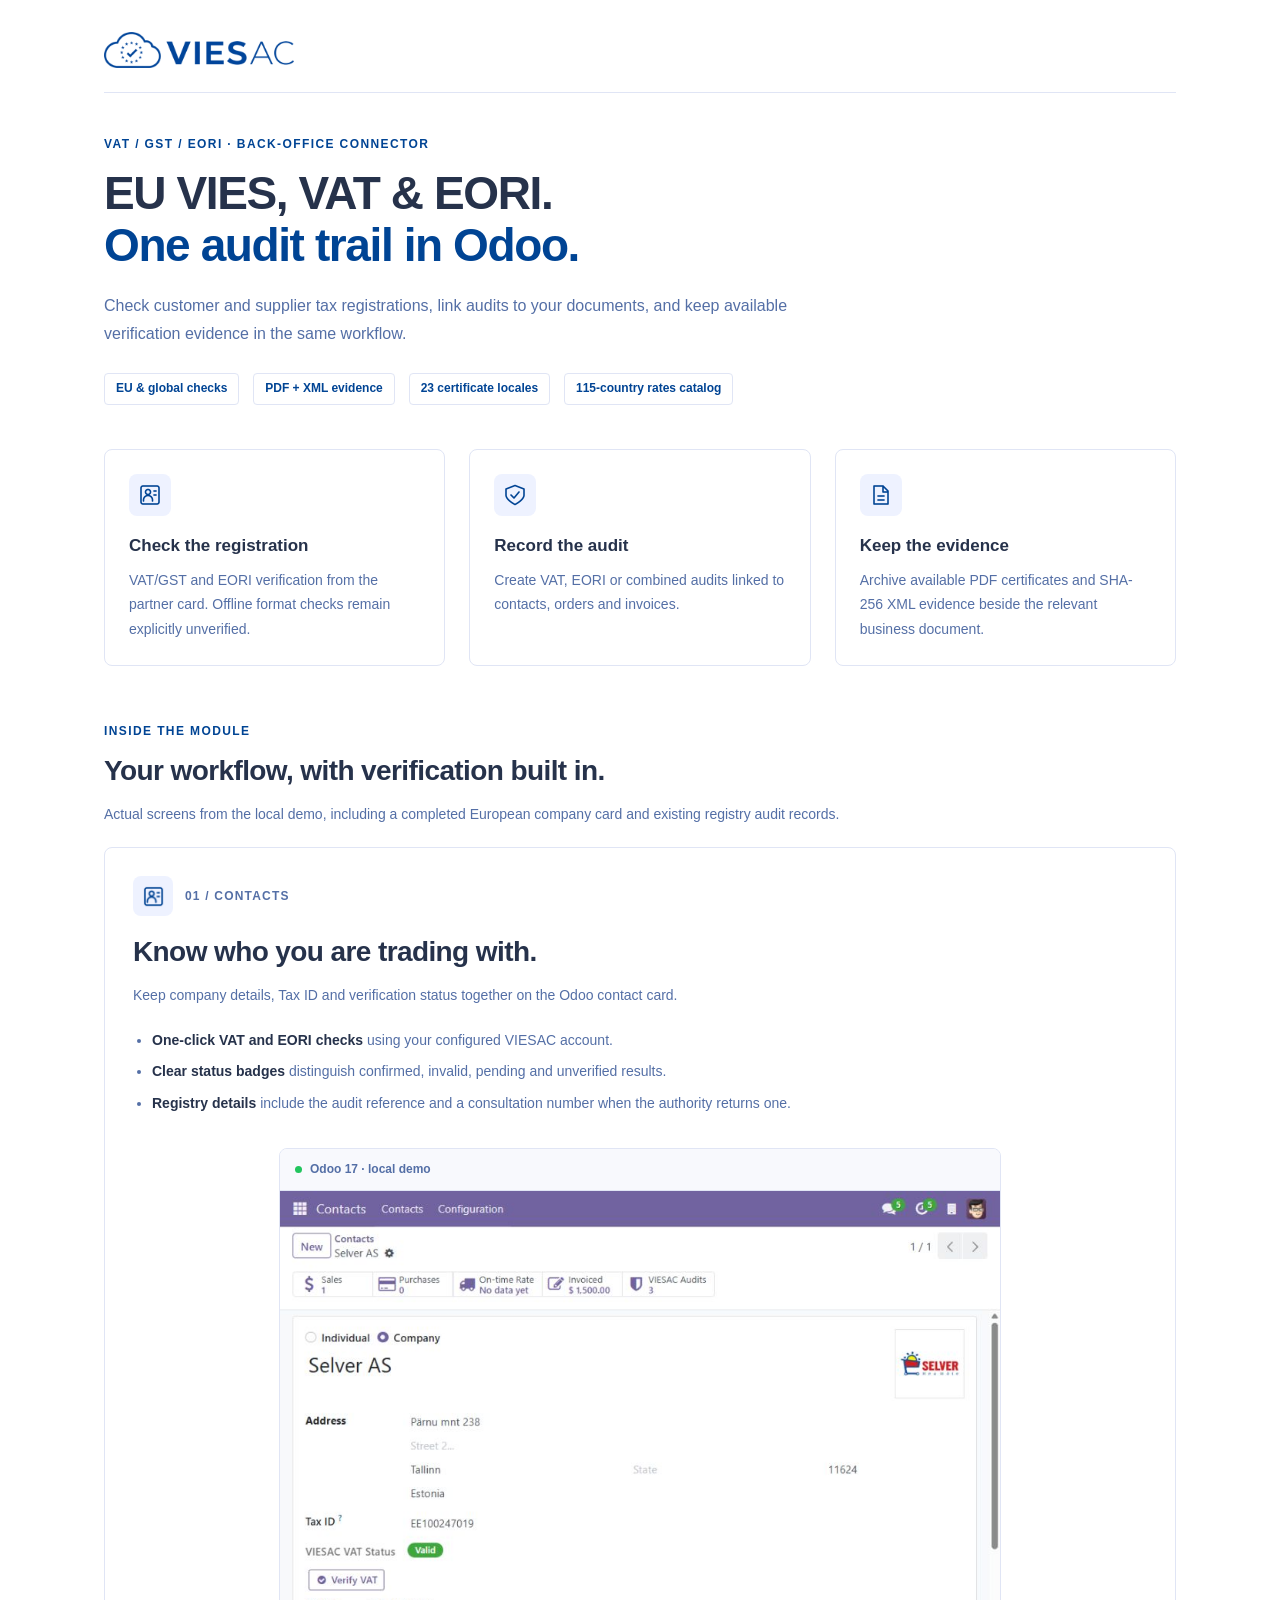
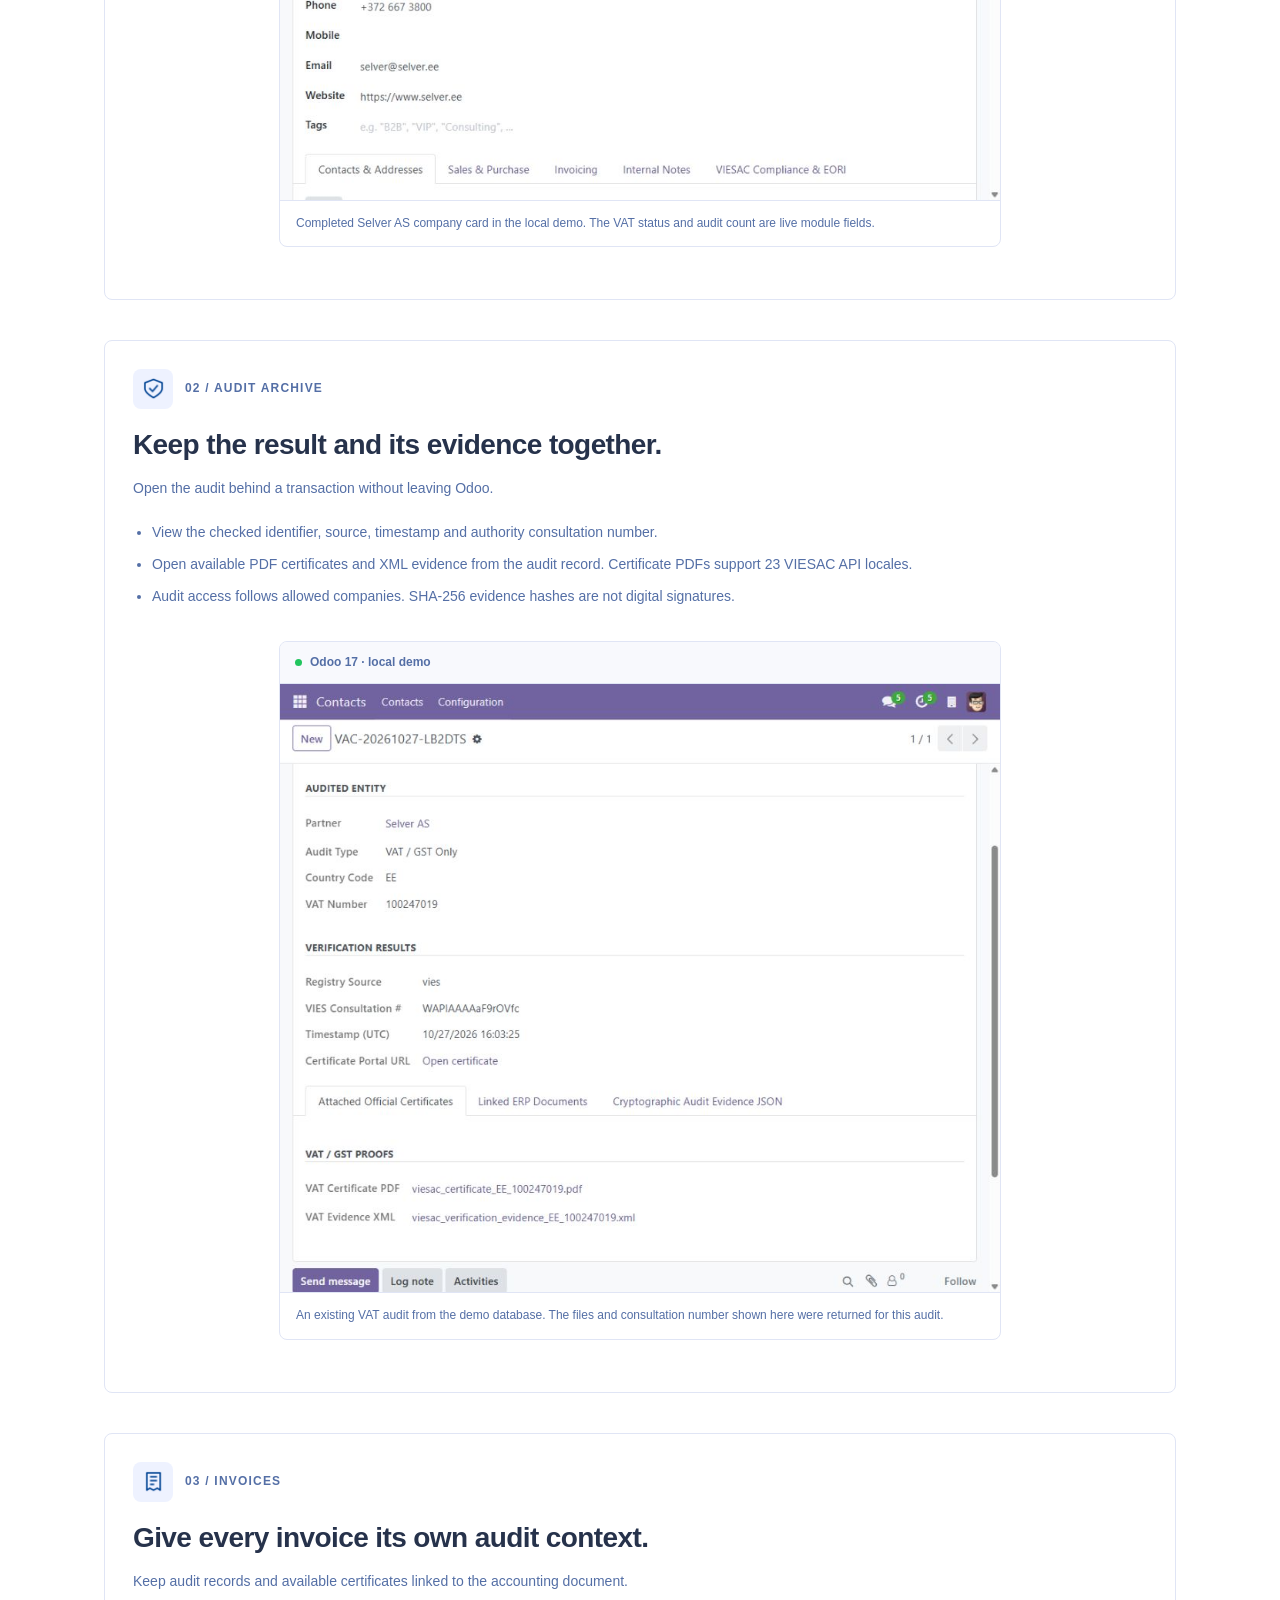
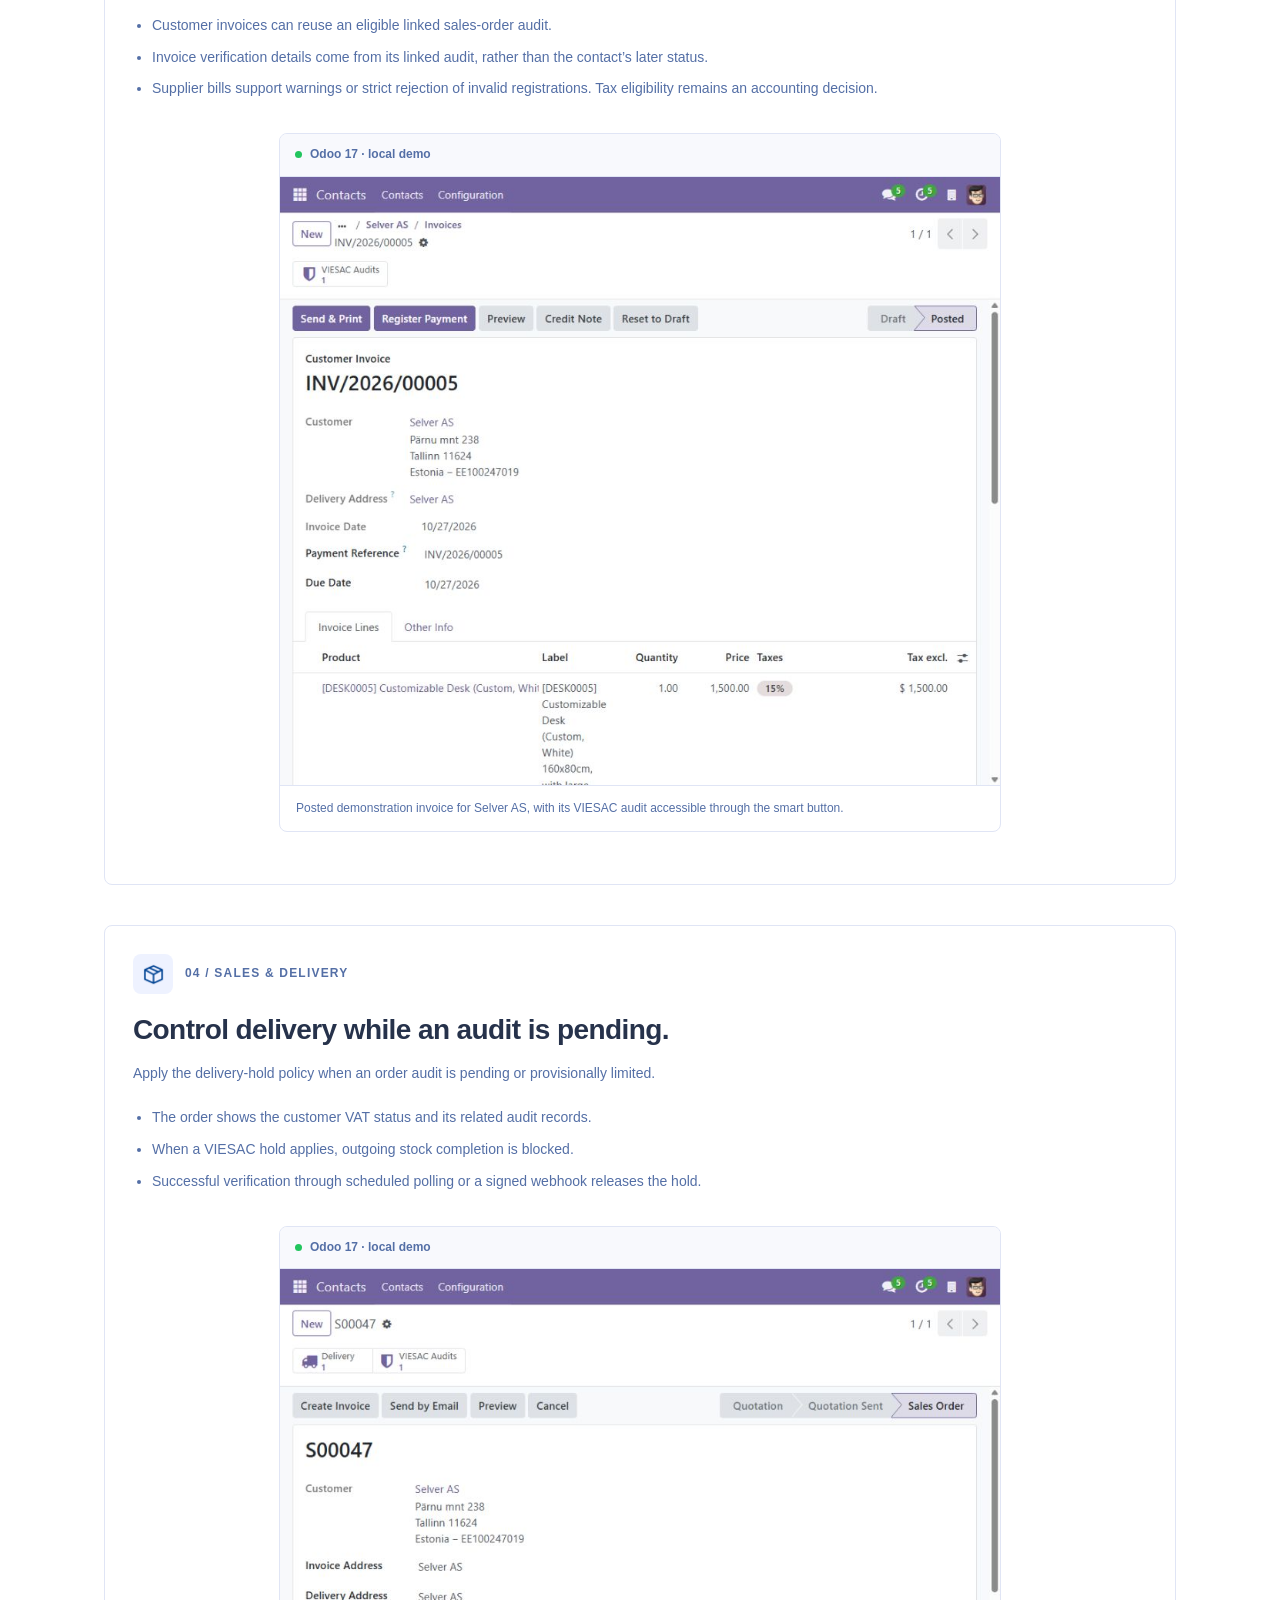
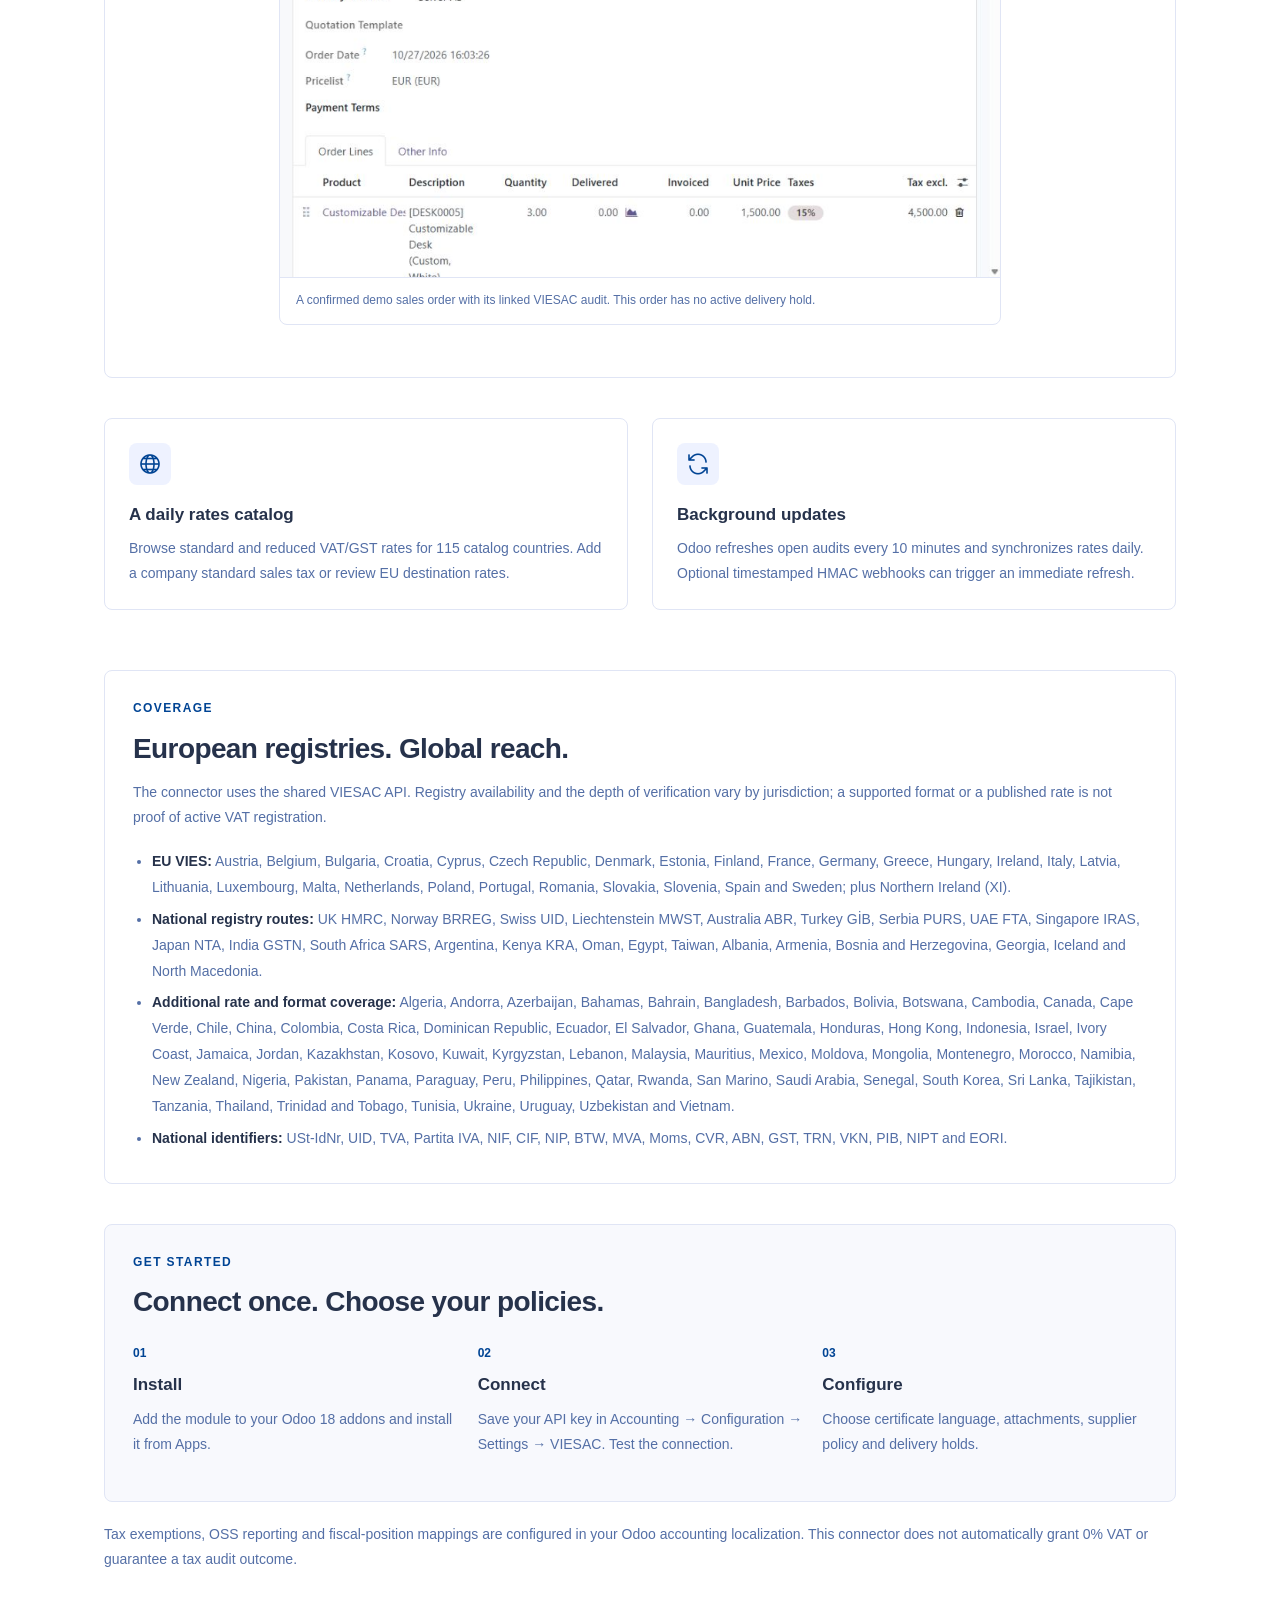
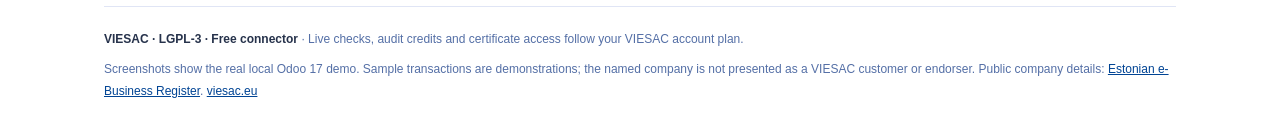
==== commit 0621e046: "Fix explicit spacing between description feature badges" ====
--- a/viesac_vat_compliance/static/description/index.html
+++ b/viesac_vat_compliance/static/description/index.html
@@ -1,9 +1,9 @@
 <!DOCTYPE html>
-<html lang="en"><head><meta charset="utf-8"><meta name="viewport" content="width=device-width,initial-scale=1"><title>VIESAC VAT, GST &amp; EORI for Odoo 17</title></head>
+<html lang="en"><head><meta charset="utf-8"><meta name="viewport" content="width=device-width,initial-scale=1"><title>VIESAC VAT, GST &amp; EORI for Odoo 18</title></head>
 <body style="margin:0;background:#FFFFFF;">
 <div style="max-width:1120px;margin:0 auto;padding:24px;font-family:Arial,Helvetica,sans-serif;color:#26324B;font-size:14px;line-height:1.6;box-sizing:border-box;">
 <header style="display:flex;align-items:center;justify-content:space-between;gap:18px;flex-wrap:wrap;padding:8px 0 24px;border-bottom:1px solid #E0E5F5;"><a href="https://viesac.eu" style="text-decoration:none;"><img src="viesac-brand.png" width="190" alt="VIESAC" style="display:block;width:190px;max-width:100%;height:auto;border:0;"></a></header>
 <section style="padding:42px 0 34px;"><p style="margin:0 0 12px;color:#004494;font-size:12px;font-weight:700;letter-spacing:1.4px;text-transform:uppercase;">VAT / GST / EORI · Back-office connector</p><h1 style="margin:0 0 20px;max-width:870px;color:#26324B;font-size:clamp(30px,5vw,46px);line-height:1.14;font-weight:700;letter-spacing:-1.4px;">EU VIES, VAT &amp; EORI.<br><span style="color:#004494;">One audit trail in Odoo.</span></h1><p style="max-width:760px;margin:0 0 24px;font-size:16px;line-height:1.8;color:#546FA6;">Check customer and supplier tax registrations, link audits to your documents, and keep available verification evidence in the same workflow.</p><div style="display:block;"><span style="display:inline-block;margin:0 10px 10px 0;padding:7px 11px;border:1px solid #E0E5F5;border-radius:4px;font-size:12px;line-height:1.3;font-weight:600;color:#004494;background:#FFFFFF;">EU &amp; global checks</span> <span style="display:inline-block;margin:0 10px 10px 0;padding:7px 11px;border:1px solid #E0E5F5;border-radius:4px;font-size:12px;line-height:1.3;font-weight:600;color:#004494;background:#FFFFFF;">PDF + XML evidence</span> <span style="display:inline-block;margin:0 10px 10px 0;padding:7px 11px;border:1px solid #E0E5F5;border-radius:4px;font-size:12px;line-height:1.3;font-weight:600;color:#004494;background:#FFFFFF;">23 certificate locales</span> <span style="display:inline-block;margin:0 10px 10px 0;padding:7px 11px;border:1px solid #E0E5F5;border-radius:4px;font-size:12px;line-height:1.3;font-weight:600;color:#004494;background:#FFFFFF;">115-country rates catalog</span></div></section>
-<div style="display:flex;flex-wrap:wrap;margin:0 -12px 32px;"><div style="flex:1 1 230px;margin:0 12px 24px;padding:24px;border:1px solid #E0E5F5;border-radius:8px;background:#FFFFFF;box-sizing:border-box;"><div style="display:flex;align-items:center;justify-content:center;width:42px;height:42px;margin-bottom:18px;border-radius:8px;background:#EEF2FF;"><img src="icons/contacts.png" width="24" height="24" alt="" style="display:block;width:24px;height:24px;border:0;"></div><h3 style="margin:0 0 10px;font-size:17px;line-height:1.4;color:#26324B;font-weight:700;">Check the registration</h3><p style="margin:0;font-size:14px;line-height:1.75;color:#546FA6;">VAT/GST and EORI verification from the partner card. Offline format checks remain explicitly unverified.</p></div><div style="flex:1 1 230px;margin:0 12px 24px;padding:24px;border:1px solid #E0E5F5;border-radius:8px;background:#FFFFFF;box-sizing:border-box;"><div style="display:flex;align-items:center;justify-content:center;width:42px;height:42px;margin-bottom:18px;border-radius:8px;background:#EEF2FF;"><img src="icons/shield.png" width="24" height="24" alt="" style="display:block;width:24px;height:24px;border:0;"></div><h3 style="margin:0 0 10px;font-size:17px;line-height:1.4;color:#26324B;font-weight:700;">Record the audit</h3><p style="margin:0;font-size:14px;line-height:1.75;color:#546FA6;">Create VAT, EORI or combined audits linked to contacts, orders and invoices.</p></div><div style="flex:1 1 230px;margin:0 12px 24px;padding:24px;border:1px solid #E0E5F5;border-radius:8px;background:#FFFFFF;box-sizing:border-box;"><div style="display:flex;align-items:center;justify-content:center;width:42px;height:42px;margin-bottom:18px;border-radius:8px;background:#EEF2FF;"><img src="icons/file.png" width="24" height="24" alt="" style="display:block;width:24px;height:24px;border:0;"></div><h3 style="margin:0 0 10px;font-size:17px;line-height:1.4;color:#26324B;font-weight:700;">Keep the evidence</h3><p style="margin:0;font-size:14px;line-height:1.75;color:#546FA6;">Archive available PDF certificates and SHA-256 XML evidence beside the relevant business document.</p></div></div><p style="margin:0 0 12px;color:#004494;font-size:12px;font-weight:700;letter-spacing:1.4px;text-transform:uppercase;">Inside the module</p><h2 style="margin:0 0 14px;color:#26324B;font-size:28px;line-height:1.25;font-weight:700;letter-spacing:-.6px;">Your workflow, with verification built in.</h2><p style="margin:0 0 16px;font-size:14px;line-height:1.8;color:#546FA6;">Actual screens from the local demo, including a completed European company card and existing registry audit records.</p><section style="margin-top:20px;margin-bottom:40px;padding:28px;border:1px solid #E0E5F5;border-radius:8px;background:#FFFFFF;"><div style="display:flex;align-items:center;gap:12px;margin-bottom:18px;"><div style="display:flex;align-items:center;justify-content:center;width:40px;height:40px;border-radius:8px;background:#EEF2FF;"><img src="icons/contacts.png" width="23" height="23" alt="" style="display:block;width:23px;height:23px;border:0;"></div><span style="font-size:12px;letter-spacing:1.2px;font-weight:700;color:#546FA6;">01 / CONTACTS</span></div><h2 style="margin:0 0 14px;color:#26324B;font-size:28px;line-height:1.25;font-weight:700;letter-spacing:-.6px;">Know who you are trading with.</h2><p style="margin:0 0 16px;font-size:14px;line-height:1.8;color:#546FA6;">Keep company details, Tax ID and verification status together on the Odoo contact card.</p><ul style="margin:0;padding-left:19px;color:#546FA6;font-size:14px;line-height:1.85;"><li style="padding:3px 0;"><strong style="color:#26324B;">One-click VAT and EORI checks</strong> using your configured VIESAC account.</li><li style="padding:3px 0;"><strong style="color:#26324B;">Clear status badges</strong> distinguish confirmed, invalid, pending and unverified results.</li><li style="padding:3px 0;"><strong style="color:#26324B;">Registry details</strong> include the audit reference and a consultation number when the authority returns one.</li></ul><figure style="max-width:720px;margin:28px auto 24px;padding:0;border:1px solid #E0E5F5;border-radius:8px;background:#FFFFFF;overflow:hidden;"><div style="display:flex;align-items:center;gap:8px;padding:11px 15px;background:#F8F9FD;border-bottom:1px solid #E0E5F5;"><span style="display:inline-block;width:7px;height:7px;border-radius:50%;background:#22C55E;"></span><span style="font-size:12px;font-weight:600;color:#546FA6;">Odoo 17 · local demo</span></div><img src="screenshot_customers.jpg" alt="Know who you are trading with." style="display:block;width:100%;max-width:720px;height:auto;border:0;"><figcaption style="padding:13px 16px;font-size:12px;line-height:1.6;color:#546FA6;border-top:1px solid #E0E5F5;">Completed Selver AS company card in the local demo. The VAT status and audit count are live module fields.</figcaption></figure></section><section style="margin-top:20px;margin-bottom:40px;padding:28px;border:1px solid #E0E5F5;border-radius:8px;background:#FFFFFF;"><div style="display:flex;align-items:center;gap:12px;margin-bottom:18px;"><div style="display:flex;align-items:center;justify-content:center;width:40px;height:40px;border-radius:8px;background:#EEF2FF;"><img src="icons/shield.png" width="23" height="23" alt="" style="display:block;width:23px;height:23px;border:0;"></div><span style="font-size:12px;letter-spacing:1.2px;font-weight:700;color:#546FA6;">02 / AUDIT ARCHIVE</span></div><h2 style="margin:0 0 14px;color:#26324B;font-size:28px;line-height:1.25;font-weight:700;letter-spacing:-.6px;">Keep the result and its evidence together.</h2><p style="margin:0 0 16px;font-size:14px;line-height:1.8;color:#546FA6;">Open the audit behind a transaction without leaving Odoo.</p><ul style="margin:0;padding-left:19px;color:#546FA6;font-size:14px;line-height:1.85;"><li style="padding:3px 0;">View the checked identifier, source, timestamp and authority consultation number.</li><li style="padding:3px 0;">Open available PDF certificates and XML evidence from the audit record. Certificate PDFs support 23 VIESAC API locales.</li><li style="padding:3px 0;">Audit access follows allowed companies. SHA-256 evidence hashes are not digital signatures.</li></ul><figure style="max-width:720px;margin:28px auto 24px;padding:0;border:1px solid #E0E5F5;border-radius:8px;background:#FFFFFF;overflow:hidden;"><div style="display:flex;align-items:center;gap:8px;padding:11px 15px;background:#F8F9FD;border-bottom:1px solid #E0E5F5;"><span style="display:inline-block;width:7px;height:7px;border-radius:50%;background:#22C55E;"></span><span style="font-size:12px;font-weight:600;color:#546FA6;">Odoo 17 · local demo</span></div><img src="screenshot_audit.jpg" alt="Keep the result and its evidence together." style="display:block;width:100%;max-width:720px;height:auto;border:0;"><figcaption style="padding:13px 16px;font-size:12px;line-height:1.6;color:#546FA6;border-top:1px solid #E0E5F5;">An existing VAT audit from the demo database. The files and consultation number shown here were returned for this audit.</figcaption></figure></section><section style="margin-top:20px;margin-bottom:40px;padding:28px;border:1px solid #E0E5F5;border-radius:8px;background:#FFFFFF;"><div style="display:flex;align-items:center;gap:12px;margin-bottom:18px;"><div style="display:flex;align-items:center;justify-content:center;width:40px;height:40px;border-radius:8px;background:#EEF2FF;"><img src="icons/invoice.png" width="23" height="23" alt="" style="display:block;width:23px;height:23px;border:0;"></div><span style="font-size:12px;letter-spacing:1.2px;font-weight:700;color:#546FA6;">03 / INVOICES</span></div><h2 style="margin:0 0 14px;color:#26324B;font-size:28px;line-height:1.25;font-weight:700;letter-spacing:-.6px;">Give every invoice its own audit context.</h2><p style="margin:0 0 16px;font-size:14px;line-height:1.8;color:#546FA6;">Keep audit records and available certificates linked to the accounting document.</p><ul style="margin:0;padding-left:19px;color:#546FA6;font-size:14px;line-height:1.85;"><li style="padding:3px 0;">Customer invoices can reuse an eligible linked sales-order audit.</li><li style="padding:3px 0;">Invoice verification details come from its linked audit, rather than the contact’s later status.</li><li style="padding:3px 0;">Supplier bills support warnings or strict rejection of invalid registrations. Tax eligibility remains an accounting decision.</li></ul><figure style="max-width:720px;margin:28px auto 24px;padding:0;border:1px solid #E0E5F5;border-radius:8px;background:#FFFFFF;overflow:hidden;"><div style="display:flex;align-items:center;gap:8px;padding:11px 15px;background:#F8F9FD;border-bottom:1px solid #E0E5F5;"><span style="display:inline-block;width:7px;height:7px;border-radius:50%;background:#22C55E;"></span><span style="font-size:12px;font-weight:600;color:#546FA6;">Odoo 17 · local demo</span></div><img src="screenshot_invoices.jpg" alt="Give every invoice its own audit context." style="display:block;width:100%;max-width:720px;height:auto;border:0;"><figcaption style="padding:13px 16px;font-size:12px;line-height:1.6;color:#546FA6;border-top:1px solid #E0E5F5;">Posted demonstration invoice for Selver AS, with its VIESAC audit accessible through the smart button.</figcaption></figure></section><section style="margin-top:20px;margin-bottom:40px;padding:28px;border:1px solid #E0E5F5;border-radius:8px;background:#FFFFFF;"><div style="display:flex;align-items:center;gap:12px;margin-bottom:18px;"><div style="display:flex;align-items:center;justify-content:center;width:40px;height:40px;border-radius:8px;background:#EEF2FF;"><img src="icons/order.png" width="23" height="23" alt="" style="display:block;width:23px;height:23px;border:0;"></div><span style="font-size:12px;letter-spacing:1.2px;font-weight:700;color:#546FA6;">04 / SALES &amp; DELIVERY</span></div><h2 style="margin:0 0 14px;color:#26324B;font-size:28px;line-height:1.25;font-weight:700;letter-spacing:-.6px;">Control delivery while an audit is pending.</h2><p style="margin:0 0 16px;font-size:14px;line-height:1.8;color:#546FA6;">Apply the delivery-hold policy when an order audit is pending or provisionally limited.</p><ul style="margin:0;padding-left:19px;color:#546FA6;font-size:14px;line-height:1.85;"><li style="padding:3px 0;">The order shows the customer VAT status and its related audit records.</li><li style="padding:3px 0;">When a VIESAC hold applies, outgoing stock completion is blocked.</li><li style="padding:3px 0;">Successful verification through scheduled polling or a signed webhook releases the hold.</li></ul><figure style="max-width:720px;margin:28px auto 24px;padding:0;border:1px solid #E0E5F5;border-radius:8px;background:#FFFFFF;overflow:hidden;"><div style="display:flex;align-items:center;gap:8px;padding:11px 15px;background:#F8F9FD;border-bottom:1px solid #E0E5F5;"><span style="display:inline-block;width:7px;height:7px;border-radius:50%;background:#22C55E;"></span><span style="font-size:12px;font-weight:600;color:#546FA6;">Odoo 17 · local demo</span></div><img src="screenshot_orders.jpg" alt="Control delivery while an audit is pending." style="display:block;width:100%;max-width:720px;height:auto;border:0;"><figcaption style="padding:13px 16px;font-size:12px;line-height:1.6;color:#546FA6;border-top:1px solid #E0E5F5;">A confirmed demo sales order with its linked VIESAC audit. This order has no active delivery hold.</figcaption></figure></section><section style="margin:32px 0;"><div style="display:flex;flex-wrap:wrap;margin-left:-12px;margin-right:-12px;"><div style="flex:1 1 230px;margin:0 12px 24px;padding:24px;border:1px solid #E0E5F5;border-radius:8px;background:#FFFFFF;box-sizing:border-box;"><div style="display:flex;align-items:center;justify-content:center;width:42px;height:42px;margin-bottom:18px;border-radius:8px;background:#EEF2FF;"><img src="icons/globe.png" width="24" height="24" alt="" style="display:block;width:24px;height:24px;border:0;"></div><h3 style="margin:0 0 10px;font-size:17px;line-height:1.4;color:#26324B;font-weight:700;">A daily rates catalog</h3><p style="margin:0;font-size:14px;line-height:1.75;color:#546FA6;">Browse standard and reduced VAT/GST rates for 115 catalog countries. Add a company standard sales tax or review EU destination rates.</p></div><div style="flex:1 1 230px;margin:0 12px 24px;padding:24px;border:1px solid #E0E5F5;border-radius:8px;background:#FFFFFF;box-sizing:border-box;"><div style="display:flex;align-items:center;justify-content:center;width:42px;height:42px;margin-bottom:18px;border-radius:8px;background:#EEF2FF;"><img src="icons/sync.png" width="24" height="24" alt="" style="display:block;width:24px;height:24px;border:0;"></div><h3 style="margin:0 0 10px;font-size:17px;line-height:1.4;color:#26324B;font-weight:700;">Background updates</h3><p style="margin:0;font-size:14px;line-height:1.75;color:#546FA6;">Odoo refreshes open audits every 10 minutes and synchronizes rates daily. Optional timestamped HMAC webhooks can trigger an immediate refresh.</p></div></div></section><section style="margin-top:36px;margin-bottom:40px;padding:28px;border:1px solid #E0E5F5;border-radius:8px;"><p style="margin:0 0 12px;color:#004494;font-size:12px;font-weight:700;letter-spacing:1.4px;text-transform:uppercase;">Coverage</p><h2 style="margin:0 0 14px;color:#26324B;font-size:28px;line-height:1.25;font-weight:700;letter-spacing:-.6px;">European registries. Global reach.</h2><p style="margin:0 0 16px;font-size:14px;line-height:1.8;color:#546FA6;">The connector uses the shared VIESAC API. Registry availability and the depth of verification vary by jurisdiction; a supported format or a published rate is not proof of active VAT registration.</p><ul style="margin:0;padding-left:19px;color:#546FA6;font-size:14px;line-height:1.85;"><li style="padding:3px 0;"><strong style="color:#26324B;">EU VIES:</strong> Austria, Belgium, Bulgaria, Croatia, Cyprus, Czech Republic, Denmark, Estonia, Finland, France, Germany, Greece, Hungary, Ireland, Italy, Latvia, Lithuania, Luxembourg, Malta, Netherlands, Poland, Portugal, Romania, Slovakia, Slovenia, Spain and Sweden; plus Northern Ireland (XI).</li><li style="padding:3px 0;"><strong style="color:#26324B;">National registry routes:</strong> UK HMRC, Norway BRREG, Swiss UID, Liechtenstein MWST, Australia ABR, Turkey GİB, Serbia PURS, UAE FTA, Singapore IRAS, Japan NTA, India GSTN, South Africa SARS, Argentina, Kenya KRA, Oman, Egypt, Taiwan, Albania, Armenia, Bosnia and Herzegovina, Georgia, Iceland and North Macedonia.</li><li style="padding:3px 0;"><strong style="color:#26324B;">Additional rate and format coverage:</strong> Algeria, Andorra, Azerbaijan, Bahamas, Bahrain, Bangladesh, Barbados, Bolivia, Botswana, Cambodia, Canada, Cape Verde, Chile, China, Colombia, Costa Rica, Dominican Republic, Ecuador, El Salvador, Ghana, Guatemala, Honduras, Hong Kong, Indonesia, Israel, Ivory Coast, Jamaica, Jordan, Kazakhstan, Kosovo, Kuwait, Kyrgyzstan, Lebanon, Malaysia, Mauritius, Mexico, Moldova, Mongolia, Montenegro, Morocco, Namibia, New Zealand, Nigeria, Pakistan, Panama, Paraguay, Peru, Philippines, Qatar, Rwanda, San Marino, Saudi Arabia, Senegal, South Korea, Sri Lanka, Tajikistan, Tanzania, Thailand, Trinidad and Tobago, Tunisia, Ukraine, Uruguay, Uzbekistan and Vietnam.</li><li style="padding:3px 0;"><strong style="color:#26324B;">National identifiers:</strong> USt-IdNr, UID, TVA, Partita IVA, NIF, CIF, NIP, BTW, MVA, Moms, CVR, ABN, GST, TRN, VKN, PIB, NIPT and EORI.</li></ul></section><section style="padding:28px;border:1px solid #E0E5F5;border-radius:8px;background:#F8F9FD;"><p style="margin:0 0 12px;color:#004494;font-size:12px;font-weight:700;letter-spacing:1.4px;text-transform:uppercase;">Get started</p><h2 style="margin:0 0 14px;color:#26324B;font-size:28px;line-height:1.25;font-weight:700;letter-spacing:-.6px;">Connect once. Choose your policies.</h2><div style="display:flex;flex-wrap:wrap;gap:20px;margin-top:22px;"><div style="flex:1 1 220px;"><span style="font-size:12px;font-weight:700;color:#004494;">01</span><h3 style="margin:8px 0;font-size:17px;color:#26324B;">Install</h3><p style="margin:0 0 16px;font-size:14px;line-height:1.8;color:#546FA6;">Add the module to your Odoo 17 addons and install it from Apps.</p></div><div style="flex:1 1 220px;"><span style="font-size:12px;font-weight:700;color:#004494;">02</span><h3 style="margin:8px 0;font-size:17px;color:#26324B;">Connect</h3><p style="margin:0 0 16px;font-size:14px;line-height:1.8;color:#546FA6;">Save your API key in Accounting → Configuration → Settings → VIESAC. Test the connection.</p></div><div style="flex:1 1 220px;"><span style="font-size:12px;font-weight:700;color:#004494;">03</span><h3 style="margin:8px 0;font-size:17px;color:#26324B;">Configure</h3><p style="margin:0 0 16px;font-size:14px;line-height:1.8;color:#546FA6;">Choose certificate language, attachments, supplier policy and delivery holds.</p></div></div></section><aside style="padding:20px 0 0;"><p style="margin:0 0 16px;font-size:14px;line-height:1.8;color:#546FA6;">Tax exemptions, OSS reporting and fiscal-position mappings are configured in your Odoo accounting localization. This connector does not automatically grant 0% VAT or guarantee a tax audit outcome.</p></aside>
+<div style="display:flex;flex-wrap:wrap;margin:0 -12px 32px;"><div style="flex:1 1 230px;margin:0 12px 24px;padding:24px;border:1px solid #E0E5F5;border-radius:8px;background:#FFFFFF;box-sizing:border-box;"><div style="display:flex;align-items:center;justify-content:center;width:42px;height:42px;margin-bottom:18px;border-radius:8px;background:#EEF2FF;"><img src="icons/contacts.png" width="24" height="24" alt="" style="display:block;width:24px;height:24px;border:0;"></div><h3 style="margin:0 0 10px;font-size:17px;line-height:1.4;color:#26324B;font-weight:700;">Check the registration</h3><p style="margin:0;font-size:14px;line-height:1.75;color:#546FA6;">VAT/GST and EORI verification from the partner card. Offline format checks remain explicitly unverified.</p></div><div style="flex:1 1 230px;margin:0 12px 24px;padding:24px;border:1px solid #E0E5F5;border-radius:8px;background:#FFFFFF;box-sizing:border-box;"><div style="display:flex;align-items:center;justify-content:center;width:42px;height:42px;margin-bottom:18px;border-radius:8px;background:#EEF2FF;"><img src="icons/shield.png" width="24" height="24" alt="" style="display:block;width:24px;height:24px;border:0;"></div><h3 style="margin:0 0 10px;font-size:17px;line-height:1.4;color:#26324B;font-weight:700;">Record the audit</h3><p style="margin:0;font-size:14px;line-height:1.75;color:#546FA6;">Create VAT, EORI or combined audits linked to contacts, orders and invoices.</p></div><div style="flex:1 1 230px;margin:0 12px 24px;padding:24px;border:1px solid #E0E5F5;border-radius:8px;background:#FFFFFF;box-sizing:border-box;"><div style="display:flex;align-items:center;justify-content:center;width:42px;height:42px;margin-bottom:18px;border-radius:8px;background:#EEF2FF;"><img src="icons/file.png" width="24" height="24" alt="" style="display:block;width:24px;height:24px;border:0;"></div><h3 style="margin:0 0 10px;font-size:17px;line-height:1.4;color:#26324B;font-weight:700;">Keep the evidence</h3><p style="margin:0;font-size:14px;line-height:1.75;color:#546FA6;">Archive available PDF certificates and SHA-256 XML evidence beside the relevant business document.</p></div></div><p style="margin:0 0 12px;color:#004494;font-size:12px;font-weight:700;letter-spacing:1.4px;text-transform:uppercase;">Inside the module</p><h2 style="margin:0 0 14px;color:#26324B;font-size:28px;line-height:1.25;font-weight:700;letter-spacing:-.6px;">Your workflow, with verification built in.</h2><p style="margin:0 0 16px;font-size:14px;line-height:1.8;color:#546FA6;">Actual screens from the local demo, including a completed European company card and existing registry audit records.</p><section style="margin-top:20px;margin-bottom:40px;padding:28px;border:1px solid #E0E5F5;border-radius:8px;background:#FFFFFF;"><div style="display:flex;align-items:center;gap:12px;margin-bottom:18px;"><div style="display:flex;align-items:center;justify-content:center;width:40px;height:40px;border-radius:8px;background:#EEF2FF;"><img src="icons/contacts.png" width="23" height="23" alt="" style="display:block;width:23px;height:23px;border:0;"></div><span style="font-size:12px;letter-spacing:1.2px;font-weight:700;color:#546FA6;">01 / CONTACTS</span></div><h2 style="margin:0 0 14px;color:#26324B;font-size:28px;line-height:1.25;font-weight:700;letter-spacing:-.6px;">Know who you are trading with.</h2><p style="margin:0 0 16px;font-size:14px;line-height:1.8;color:#546FA6;">Keep company details, Tax ID and verification status together on the Odoo contact card.</p><ul style="margin:0;padding-left:19px;color:#546FA6;font-size:14px;line-height:1.85;"><li style="padding:3px 0;"><strong style="color:#26324B;">One-click VAT and EORI checks</strong> using your configured VIESAC account.</li><li style="padding:3px 0;"><strong style="color:#26324B;">Clear status badges</strong> distinguish confirmed, invalid, pending and unverified results.</li><li style="padding:3px 0;"><strong style="color:#26324B;">Registry details</strong> include the audit reference and a consultation number when the authority returns one.</li></ul><figure style="max-width:720px;margin:28px auto 24px;padding:0;border:1px solid #E0E5F5;border-radius:8px;background:#FFFFFF;overflow:hidden;"><div style="display:flex;align-items:center;gap:8px;padding:11px 15px;background:#F8F9FD;border-bottom:1px solid #E0E5F5;"><span style="display:inline-block;width:7px;height:7px;border-radius:50%;background:#22C55E;"></span><span style="font-size:12px;font-weight:600;color:#546FA6;">Odoo 17 · local demo</span></div><img src="screenshot_customers.jpg" alt="Know who you are trading with." style="display:block;width:100%;max-width:720px;height:auto;border:0;"><figcaption style="padding:13px 16px;font-size:12px;line-height:1.6;color:#546FA6;border-top:1px solid #E0E5F5;">Completed Selver AS company card in the local demo. The VAT status and audit count are live module fields.</figcaption></figure></section><section style="margin-top:20px;margin-bottom:40px;padding:28px;border:1px solid #E0E5F5;border-radius:8px;background:#FFFFFF;"><div style="display:flex;align-items:center;gap:12px;margin-bottom:18px;"><div style="display:flex;align-items:center;justify-content:center;width:40px;height:40px;border-radius:8px;background:#EEF2FF;"><img src="icons/shield.png" width="23" height="23" alt="" style="display:block;width:23px;height:23px;border:0;"></div><span style="font-size:12px;letter-spacing:1.2px;font-weight:700;color:#546FA6;">02 / AUDIT ARCHIVE</span></div><h2 style="margin:0 0 14px;color:#26324B;font-size:28px;line-height:1.25;font-weight:700;letter-spacing:-.6px;">Keep the result and its evidence together.</h2><p style="margin:0 0 16px;font-size:14px;line-height:1.8;color:#546FA6;">Open the audit behind a transaction without leaving Odoo.</p><ul style="margin:0;padding-left:19px;color:#546FA6;font-size:14px;line-height:1.85;"><li style="padding:3px 0;">View the checked identifier, source, timestamp and authority consultation number.</li><li style="padding:3px 0;">Open available PDF certificates and XML evidence from the audit record. Certificate PDFs support 23 VIESAC API locales.</li><li style="padding:3px 0;">Audit access follows allowed companies. SHA-256 evidence hashes are not digital signatures.</li></ul><figure style="max-width:720px;margin:28px auto 24px;padding:0;border:1px solid #E0E5F5;border-radius:8px;background:#FFFFFF;overflow:hidden;"><div style="display:flex;align-items:center;gap:8px;padding:11px 15px;background:#F8F9FD;border-bottom:1px solid #E0E5F5;"><span style="display:inline-block;width:7px;height:7px;border-radius:50%;background:#22C55E;"></span><span style="font-size:12px;font-weight:600;color:#546FA6;">Odoo 17 · local demo</span></div><img src="screenshot_audit.jpg" alt="Keep the result and its evidence together." style="display:block;width:100%;max-width:720px;height:auto;border:0;"><figcaption style="padding:13px 16px;font-size:12px;line-height:1.6;color:#546FA6;border-top:1px solid #E0E5F5;">An existing VAT audit from the demo database. The files and consultation number shown here were returned for this audit.</figcaption></figure></section><section style="margin-top:20px;margin-bottom:40px;padding:28px;border:1px solid #E0E5F5;border-radius:8px;background:#FFFFFF;"><div style="display:flex;align-items:center;gap:12px;margin-bottom:18px;"><div style="display:flex;align-items:center;justify-content:center;width:40px;height:40px;border-radius:8px;background:#EEF2FF;"><img src="icons/invoice.png" width="23" height="23" alt="" style="display:block;width:23px;height:23px;border:0;"></div><span style="font-size:12px;letter-spacing:1.2px;font-weight:700;color:#546FA6;">03 / INVOICES</span></div><h2 style="margin:0 0 14px;color:#26324B;font-size:28px;line-height:1.25;font-weight:700;letter-spacing:-.6px;">Give every invoice its own audit context.</h2><p style="margin:0 0 16px;font-size:14px;line-height:1.8;color:#546FA6;">Keep audit records and available certificates linked to the accounting document.</p><ul style="margin:0;padding-left:19px;color:#546FA6;font-size:14px;line-height:1.85;"><li style="padding:3px 0;">Customer invoices can reuse an eligible linked sales-order audit.</li><li style="padding:3px 0;">Invoice verification details come from its linked audit, rather than the contact’s later status.</li><li style="padding:3px 0;">Supplier bills support warnings or strict rejection of invalid registrations. Tax eligibility remains an accounting decision.</li></ul><figure style="max-width:720px;margin:28px auto 24px;padding:0;border:1px solid #E0E5F5;border-radius:8px;background:#FFFFFF;overflow:hidden;"><div style="display:flex;align-items:center;gap:8px;padding:11px 15px;background:#F8F9FD;border-bottom:1px solid #E0E5F5;"><span style="display:inline-block;width:7px;height:7px;border-radius:50%;background:#22C55E;"></span><span style="font-size:12px;font-weight:600;color:#546FA6;">Odoo 17 · local demo</span></div><img src="screenshot_invoices.jpg" alt="Give every invoice its own audit context." style="display:block;width:100%;max-width:720px;height:auto;border:0;"><figcaption style="padding:13px 16px;font-size:12px;line-height:1.6;color:#546FA6;border-top:1px solid #E0E5F5;">Posted demonstration invoice for Selver AS, with its VIESAC audit accessible through the smart button.</figcaption></figure></section><section style="margin-top:20px;margin-bottom:40px;padding:28px;border:1px solid #E0E5F5;border-radius:8px;background:#FFFFFF;"><div style="display:flex;align-items:center;gap:12px;margin-bottom:18px;"><div style="display:flex;align-items:center;justify-content:center;width:40px;height:40px;border-radius:8px;background:#EEF2FF;"><img src="icons/order.png" width="23" height="23" alt="" style="display:block;width:23px;height:23px;border:0;"></div><span style="font-size:12px;letter-spacing:1.2px;font-weight:700;color:#546FA6;">04 / SALES &amp; DELIVERY</span></div><h2 style="margin:0 0 14px;color:#26324B;font-size:28px;line-height:1.25;font-weight:700;letter-spacing:-.6px;">Control delivery while an audit is pending.</h2><p style="margin:0 0 16px;font-size:14px;line-height:1.8;color:#546FA6;">Apply the delivery-hold policy when an order audit is pending or provisionally limited.</p><ul style="margin:0;padding-left:19px;color:#546FA6;font-size:14px;line-height:1.85;"><li style="padding:3px 0;">The order shows the customer VAT status and its related audit records.</li><li style="padding:3px 0;">When a VIESAC hold applies, outgoing stock completion is blocked.</li><li style="padding:3px 0;">Successful verification through scheduled polling or a signed webhook releases the hold.</li></ul><figure style="max-width:720px;margin:28px auto 24px;padding:0;border:1px solid #E0E5F5;border-radius:8px;background:#FFFFFF;overflow:hidden;"><div style="display:flex;align-items:center;gap:8px;padding:11px 15px;background:#F8F9FD;border-bottom:1px solid #E0E5F5;"><span style="display:inline-block;width:7px;height:7px;border-radius:50%;background:#22C55E;"></span><span style="font-size:12px;font-weight:600;color:#546FA6;">Odoo 17 · local demo</span></div><img src="screenshot_orders.jpg" alt="Control delivery while an audit is pending." style="display:block;width:100%;max-width:720px;height:auto;border:0;"><figcaption style="padding:13px 16px;font-size:12px;line-height:1.6;color:#546FA6;border-top:1px solid #E0E5F5;">A confirmed demo sales order with its linked VIESAC audit. This order has no active delivery hold.</figcaption></figure></section><section style="margin:32px 0;"><div style="display:flex;flex-wrap:wrap;margin-left:-12px;margin-right:-12px;"><div style="flex:1 1 230px;margin:0 12px 24px;padding:24px;border:1px solid #E0E5F5;border-radius:8px;background:#FFFFFF;box-sizing:border-box;"><div style="display:flex;align-items:center;justify-content:center;width:42px;height:42px;margin-bottom:18px;border-radius:8px;background:#EEF2FF;"><img src="icons/globe.png" width="24" height="24" alt="" style="display:block;width:24px;height:24px;border:0;"></div><h3 style="margin:0 0 10px;font-size:17px;line-height:1.4;color:#26324B;font-weight:700;">A daily rates catalog</h3><p style="margin:0;font-size:14px;line-height:1.75;color:#546FA6;">Browse standard and reduced VAT/GST rates for 115 catalog countries. Add a company standard sales tax or review EU destination rates.</p></div><div style="flex:1 1 230px;margin:0 12px 24px;padding:24px;border:1px solid #E0E5F5;border-radius:8px;background:#FFFFFF;box-sizing:border-box;"><div style="display:flex;align-items:center;justify-content:center;width:42px;height:42px;margin-bottom:18px;border-radius:8px;background:#EEF2FF;"><img src="icons/sync.png" width="24" height="24" alt="" style="display:block;width:24px;height:24px;border:0;"></div><h3 style="margin:0 0 10px;font-size:17px;line-height:1.4;color:#26324B;font-weight:700;">Background updates</h3><p style="margin:0;font-size:14px;line-height:1.75;color:#546FA6;">Odoo refreshes open audits every 10 minutes and synchronizes rates daily. Optional timestamped HMAC webhooks can trigger an immediate refresh.</p></div></div></section><section style="margin-top:36px;margin-bottom:40px;padding:28px;border:1px solid #E0E5F5;border-radius:8px;"><p style="margin:0 0 12px;color:#004494;font-size:12px;font-weight:700;letter-spacing:1.4px;text-transform:uppercase;">Coverage</p><h2 style="margin:0 0 14px;color:#26324B;font-size:28px;line-height:1.25;font-weight:700;letter-spacing:-.6px;">European registries. Global reach.</h2><p style="margin:0 0 16px;font-size:14px;line-height:1.8;color:#546FA6;">The connector uses the shared VIESAC API. Registry availability and the depth of verification vary by jurisdiction; a supported format or a published rate is not proof of active VAT registration.</p><ul style="margin:0;padding-left:19px;color:#546FA6;font-size:14px;line-height:1.85;"><li style="padding:3px 0;"><strong style="color:#26324B;">EU VIES:</strong> Austria, Belgium, Bulgaria, Croatia, Cyprus, Czech Republic, Denmark, Estonia, Finland, France, Germany, Greece, Hungary, Ireland, Italy, Latvia, Lithuania, Luxembourg, Malta, Netherlands, Poland, Portugal, Romania, Slovakia, Slovenia, Spain and Sweden; plus Northern Ireland (XI).</li><li style="padding:3px 0;"><strong style="color:#26324B;">National registry routes:</strong> UK HMRC, Norway BRREG, Swiss UID, Liechtenstein MWST, Australia ABR, Turkey GİB, Serbia PURS, UAE FTA, Singapore IRAS, Japan NTA, India GSTN, South Africa SARS, Argentina, Kenya KRA, Oman, Egypt, Taiwan, Albania, Armenia, Bosnia and Herzegovina, Georgia, Iceland and North Macedonia.</li><li style="padding:3px 0;"><strong style="color:#26324B;">Additional rate and format coverage:</strong> Algeria, Andorra, Azerbaijan, Bahamas, Bahrain, Bangladesh, Barbados, Bolivia, Botswana, Cambodia, Canada, Cape Verde, Chile, China, Colombia, Costa Rica, Dominican Republic, Ecuador, El Salvador, Ghana, Guatemala, Honduras, Hong Kong, Indonesia, Israel, Ivory Coast, Jamaica, Jordan, Kazakhstan, Kosovo, Kuwait, Kyrgyzstan, Lebanon, Malaysia, Mauritius, Mexico, Moldova, Mongolia, Montenegro, Morocco, Namibia, New Zealand, Nigeria, Pakistan, Panama, Paraguay, Peru, Philippines, Qatar, Rwanda, San Marino, Saudi Arabia, Senegal, South Korea, Sri Lanka, Tajikistan, Tanzania, Thailand, Trinidad and Tobago, Tunisia, Ukraine, Uruguay, Uzbekistan and Vietnam.</li><li style="padding:3px 0;"><strong style="color:#26324B;">National identifiers:</strong> USt-IdNr, UID, TVA, Partita IVA, NIF, CIF, NIP, BTW, MVA, Moms, CVR, ABN, GST, TRN, VKN, PIB, NIPT and EORI.</li></ul></section><section style="padding:28px;border:1px solid #E0E5F5;border-radius:8px;background:#F8F9FD;"><p style="margin:0 0 12px;color:#004494;font-size:12px;font-weight:700;letter-spacing:1.4px;text-transform:uppercase;">Get started</p><h2 style="margin:0 0 14px;color:#26324B;font-size:28px;line-height:1.25;font-weight:700;letter-spacing:-.6px;">Connect once. Choose your policies.</h2><div style="display:flex;flex-wrap:wrap;gap:20px;margin-top:22px;"><div style="flex:1 1 220px;"><span style="font-size:12px;font-weight:700;color:#004494;">01</span><h3 style="margin:8px 0;font-size:17px;color:#26324B;">Install</h3><p style="margin:0 0 16px;font-size:14px;line-height:1.8;color:#546FA6;">Add the module to your Odoo 18 addons and install it from Apps.</p></div><div style="flex:1 1 220px;"><span style="font-size:12px;font-weight:700;color:#004494;">02</span><h3 style="margin:8px 0;font-size:17px;color:#26324B;">Connect</h3><p style="margin:0 0 16px;font-size:14px;line-height:1.8;color:#546FA6;">Save your API key in Accounting → Configuration → Settings → VIESAC. Test the connection.</p></div><div style="flex:1 1 220px;"><span style="font-size:12px;font-weight:700;color:#004494;">03</span><h3 style="margin:8px 0;font-size:17px;color:#26324B;">Configure</h3><p style="margin:0 0 16px;font-size:14px;line-height:1.8;color:#546FA6;">Choose certificate language, attachments, supplier policy and delivery holds.</p></div></div></section><aside style="padding:20px 0 0;"><p style="margin:0 0 16px;font-size:14px;line-height:1.8;color:#546FA6;">Tax exemptions, OSS reporting and fiscal-position mappings are configured in your Odoo accounting localization. This connector does not automatically grant 0% VAT or guarantee a tax audit outcome.</p></aside>
 <footer style="margin-top:34px;padding:22px 0 6px;border-top:1px solid #E0E5F5;font-size:12px;line-height:1.8;color:#546FA6;"><p style="margin:0 0 8px;"><strong style="color:#26324B;">VIESAC · LGPL-3 · Free connector</strong> · Live checks, audit credits and certificate access follow your VIESAC account plan.</p><p style="margin:0;">Screenshots show the real local Odoo 17 demo. Sample transactions are demonstrations; the named company is not presented as a VIESAC customer or endorser. Public company details: <a href="https://ariregister.rik.ee/eng/company/10379733/Selver-AS" style="color:#004494;text-decoration:underline;">Estonian e-Business Register</a>. <a href="https://viesac.eu" style="color:#004494;text-decoration:underline;">viesac.eu</a></p></footer>
 </div></body></html>
